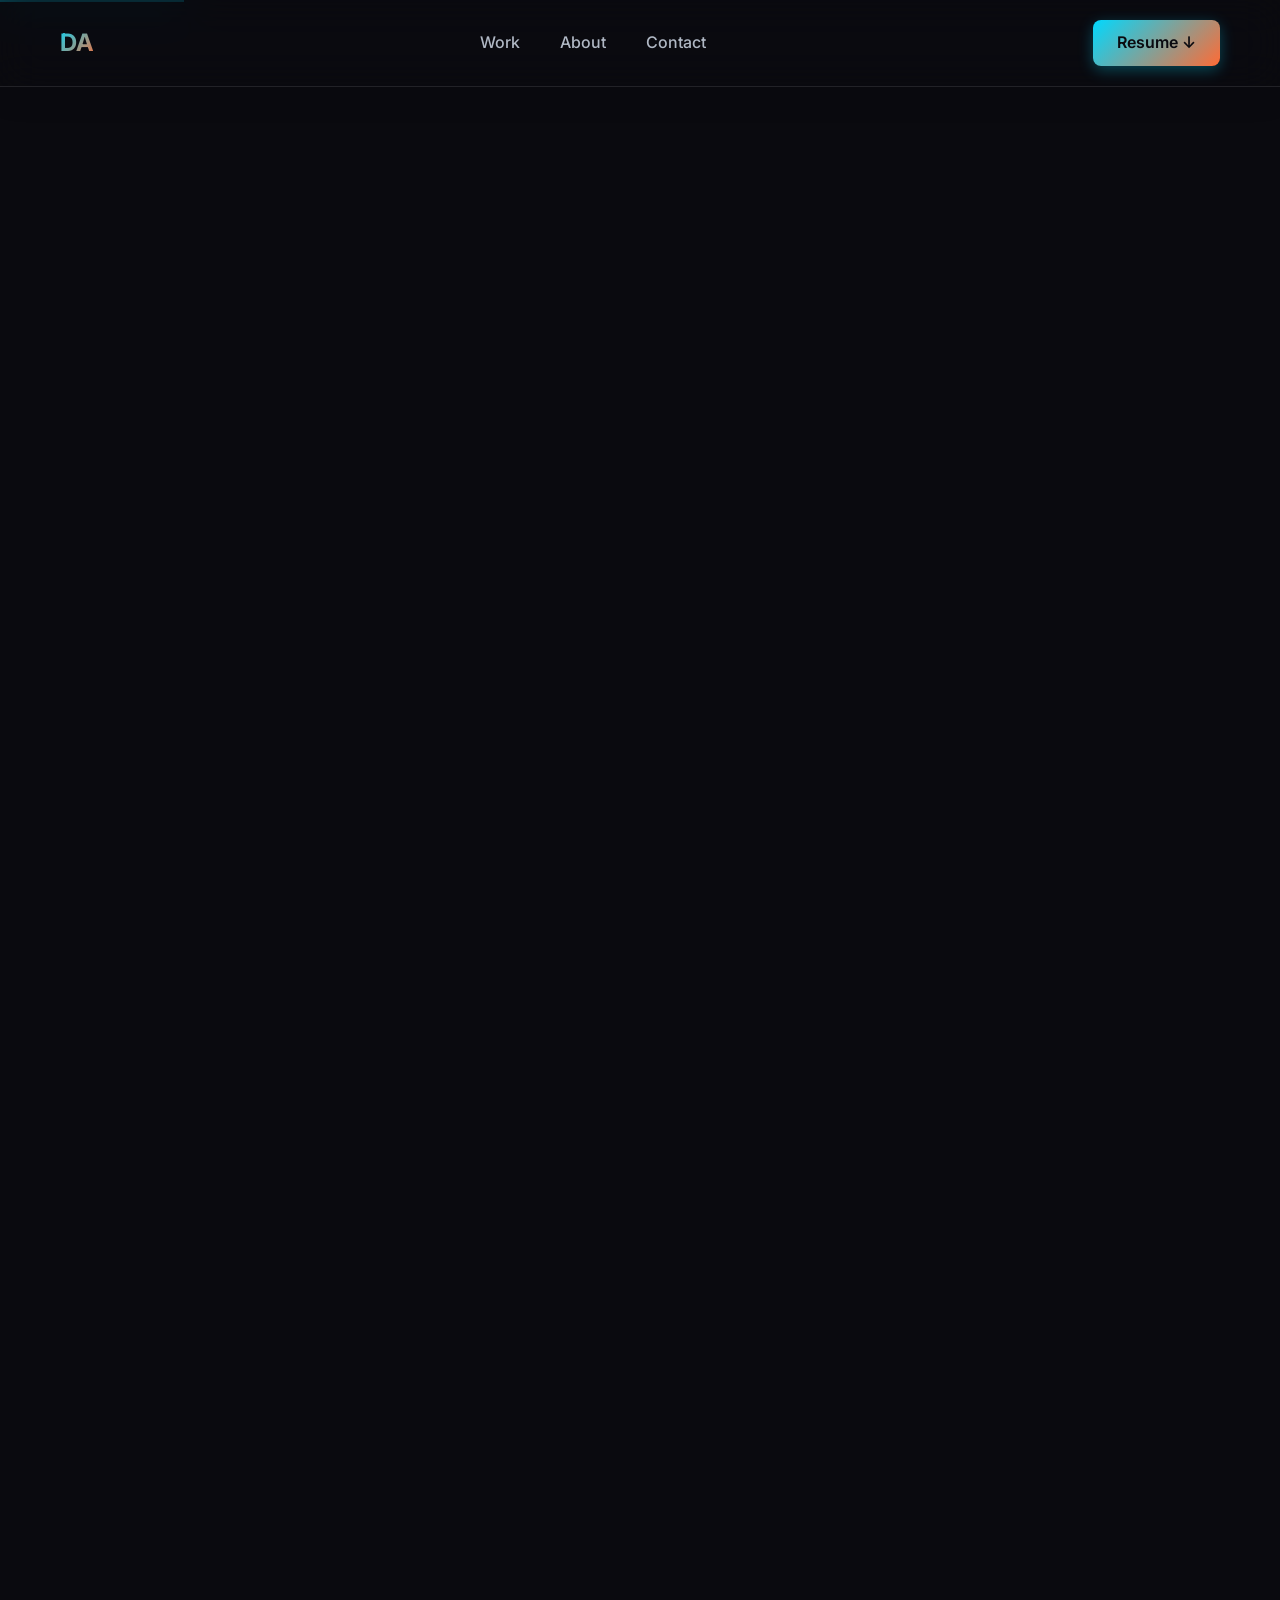
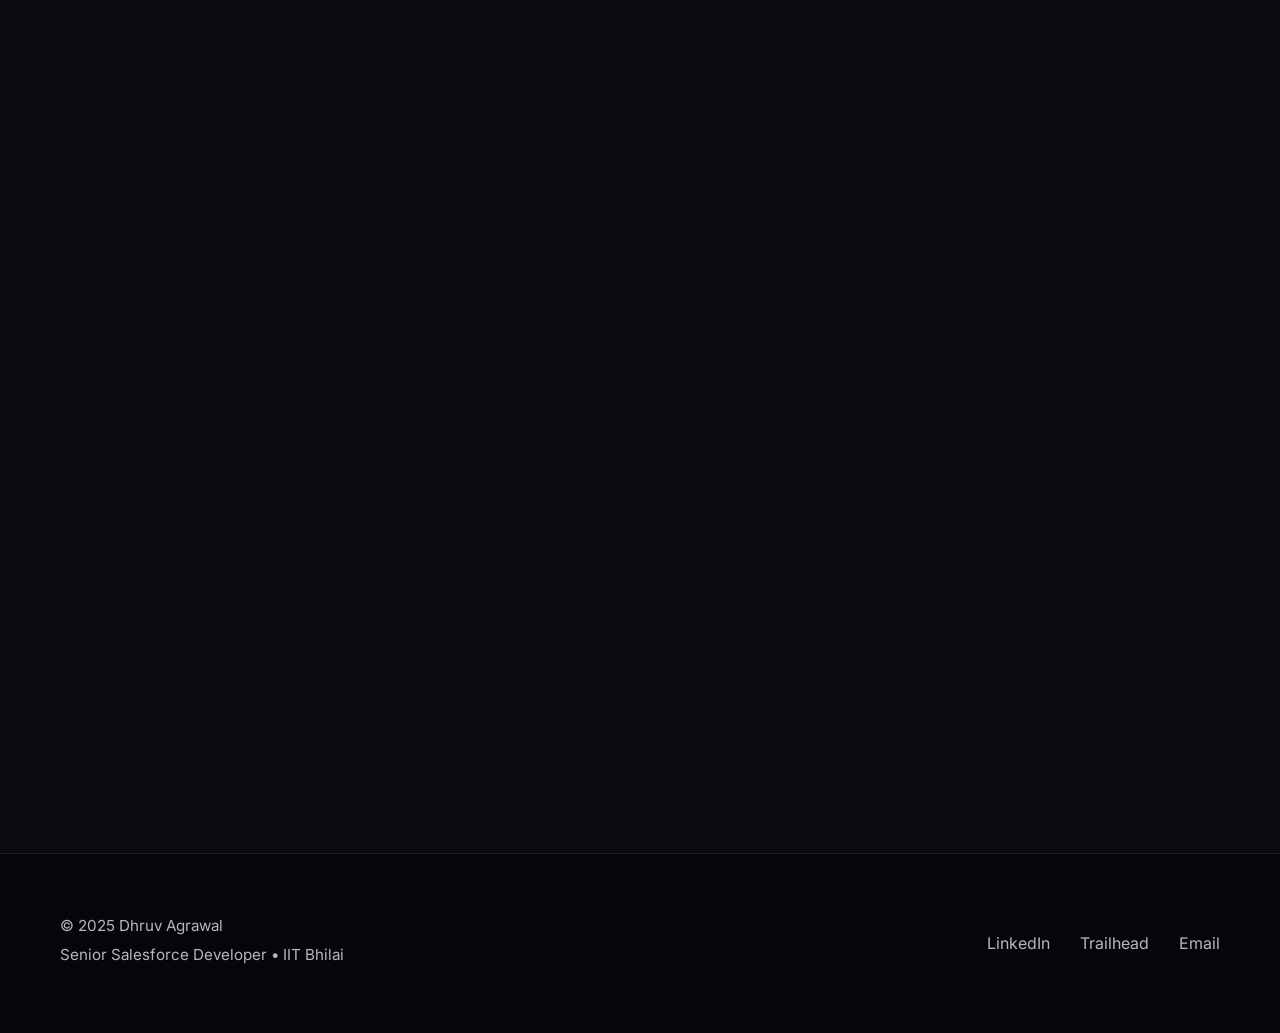
==== index.html @ de9f84c7 "Add files via upload" ====
<!DOCTYPE html>
<html lang="en">
<head>
    <meta charset="UTF-8">
    <meta name="viewport" content="width=device-width, initial-scale=1.0">
    
    <!-- Primary Meta Tags -->
    <title>Dhruv Agrawal - Senior Salesforce Developer | Salesforce Consultant | EPAM Systems | IIT Bhilai</title>
    <meta name="title" content="Dhruv Agrawal - Senior Salesforce Developer | Salesforce Consultant | EPAM Systems | IIT Bhilai">
    <meta name="description" content="Dhruv Agrawal is a Senior Salesforce Developer & Consultant with 5+ years experience at EPAM Systems and LTIMindtree. Specialized in Apex, Lightning Web Components, Sales Cloud, Service Cloud, and enterprise integrations. IIT Bhilai graduate.">
    <meta name="keywords" content="Dhruv Agrawal, Salesforce Developer, Salesforce Consultant, EPAM Systems, LTIMindtree, IIT Bhilai, Apex Developer, Lightning Web Components, Sales Cloud, Service Cloud, Amazon KFB, Salesforce Certified">
    <meta name="author" content="Dhruv Agrawal">
    <meta name="robots" content="index, follow">
    <meta name="google-site-verification" content="Vq-t6Bo-RiQTqJQGMoofFzcRRsWcFLXWnHr4cZt8O1o" />
    <link rel="canonical" href="https://dhruvagrawal-16.github.io/">
    
    <!-- Open Graph / Facebook -->
    <meta property="og:type" content="website">
    <meta property="og:url" content="https://dhruvagrawal-16.github.io/">
    <meta property="og:title" content="Dhruv Agrawal - Senior Salesforce Developer & Consultant | EPAM Systems">
    <meta property="og:description" content="Senior Salesforce Developer with 5+ years experience. Specialized in Apex, LWC, Sales Cloud, Service Cloud. Currently at EPAM Systems working on Amazon KFB.">
    <meta property="og:image" content="https://dhruvagrawal-16.github.io/ProfilePhoto_Dhruv_Agrawal.jpg">
    <meta property="og:site_name" content="Dhruv Agrawal Portfolio">
    
    <!-- Twitter -->
    <meta name="twitter:card" content="summary_large_image">
    <meta name="twitter:url" content="https://dhruvagrawal-16.github.io/">
    <meta name="twitter:title" content="Dhruv Agrawal - Senior Salesforce Developer & Consultant">
    <meta name="twitter:description" content="Senior Salesforce Developer with 5+ years experience. Specialized in Apex, LWC, Sales Cloud, Service Cloud.">
    <meta name="twitter:image" content="https://dhruvagrawal-16.github.io/ProfilePhoto_Dhruv_Agrawal.jpg">
    
    <!-- Structured Data - JSON-LD -->
    <script type="application/ld+json">
    {
      "@context": "https://schema.org",
      "@type": "Person",
      "name": "Dhruv Agrawal",
      "url": "https://dhruvagrawal-16.github.io/",
      "image": "https://dhruvagrawal-16.github.io/ProfilePhoto_Dhruv_Agrawal.jpg",
      "jobTitle": "Senior Salesforce Developer",
      "worksFor": {
        "@type": "Organization",
        "name": "EPAM Systems"
      },
      "alumniOf": {
        "@type": "EducationalOrganization",
        "name": "Indian Institute of Technology Bhilai"
      },
      "email": "dhruvagrawal16598@gmail.com",
      "telephone": "+918462979875",
      "sameAs": [
        "https://www.linkedin.com/in/dhruv-agrawal-275aba136",
        "https://github.com/dhruvagrawal-16",
        "https://www.salesforce.com/trailblazer/dhruv16"
      ],
      "knowsAbout": [
        "Salesforce",
        "Apex",
        "Lightning Web Components",
        "Sales Cloud",
        "Service Cloud",
        "Experience Cloud",
        "Field Service Lightning",
        "REST API",
        "MuleSoft",
        "DocuSign",
        "Azure AI"
      ],
      "hasCredential": [
        {
          "@type": "EducationalOccupationalCredential",
          "name": "Salesforce Certified Administrator"
        },
        {
          "@type": "EducationalOccupationalCredential",
          "name": "Salesforce Platform Developer I"
        },
        {
          "@type": "EducationalOccupationalCredential",
          "name": "Salesforce AI Associate"
        }
      ]
    }
    </script>
    
    <link rel="stylesheet" href="style.css">
    <link rel="preconnect" href="https://fonts.googleapis.com">
    <link href="https://fonts.googleapis.com/css2?family=Inter:wght@400;600;700&display=swap" rel="stylesheet">
</head>
<body>
    <canvas id="canvas"></canvas>
    
    <a href="#main" class="skip-link">Skip to main content</a>
    
    <nav class="nav">
        <div class="nav-logo">DA</div>
        <div class="nav-links">
            <a href="#projects">Work</a>
            <a href="#about">About</a>
            <a href="#contact">Contact</a>
        </div>
        <a href="Resume_Cline.pdf" class="nav-cta" download>Resume ↓</a>
        <div class="nav-progress"></div>
    </nav>
    
    <div class="scroll-container">
        <!-- Hero -->
        <section id="main" class="scene hero-scene">
            <div class="scene-content">
                <div class="iit-badge">🎓 Indian Institute of Technology, Bhilai</div>
                <img src="ProfilePhoto_Dhruv_Agrawal.jpg" alt="Dhruv Agrawal - Senior Salesforce Developer" class="hero-photo">
                <h1 class="hero-name" data-text="Dhruv Agrawal">Dhruv Agrawal</h1>
                <p class="hero-tagline">Senior Salesforce Developer | Salesforce Consultant</p>
                <div class="hero-meta">
                    <span>EPAM Systems</span>
                    <span>•</span>
                    <span>Amazon Key for Business</span>
                    <span>•</span>
                    <span>5+ Years Experience</span>
                </div>
                <div class="hero-cta">
                    <a href="#projects" class="btn-primary">View My Work</a>
                    <a href="#contact" class="btn-secondary">Get In Touch</a>
                </div>
            </div>
        </section>

        <!-- About -->
        <section id="about" class="scene">
            <div class="scene-content">
                <h2 class="section-title">About Me</h2>
                <div class="about-grid">
                    <div class="about-story">
                        <p class="large-text">Salesforce Certified professional with 5+ years of hands-on experience in Salesforce development and consulting.</p>
                        <p>I specialize in custom development, configuration, integration, and process automation to deliver scalable and efficient Salesforce solutions. My expertise spans Apex, Lightning Web Components (LWC), Sales Cloud, Service Cloud, Experience Cloud, and Field Service Lightning.</p>
                        <p>Currently working at EPAM Systems on Amazon's Key for Business project, implementing Sales Cloud and Experience Cloud solutions for enterprise-scale operations.</p>
                    </div>
                    <div class="about-highlights">
                        <div class="highlight">
                            <h3>Current Role</h3>
                            <p>Senior Salesforce Developer at EPAM Systems, working on Amazon Key for Business</p>
                        </div>
                        <div class="highlight">
                            <h3>Education</h3>
                            <p>B.Tech in Computer Science from IIT Bhilai (CGPA: 8.0/10)</p>
                        </div>
                    </div>
                </div>
                <div class="certs">
                    <div class="cert-badge">
                        <span class="cert-icon">✓</span>
                        <span>Platform Developer I</span>
                    </div>
                    <div class="cert-badge">
                        <span class="cert-icon">✓</span>
                        <span>Salesforce Admin</span>
                    </div>
                    <div class="cert-badge">
                        <span class="cert-icon">✓</span>
                        <span>AI Associate</span>
                    </div>
                </div>
                <div class="stats-grid">
                    <div class="stat-item">
                        <span class="stat-number" data-target="5">5+</span>
                        <span class="stat-label">Years Experience</span>
                    </div>
                    <div class="stat-item">
                        <span class="stat-number" data-target="5">5+</span>
                        <span class="stat-label">Implementations</span>
                    </div>
                    <div class="stat-item">
                        <span class="stat-number" data-target="3">3</span>
                        <span class="stat-label">Certifications</span>
                    </div>
                </div>
            </div>
        </section>

        <!-- Projects -->
        <section id="projects" class="scene">
            <div class="scene-content">
                <h2 class="section-title">Featured Projects</h2>
                <div class="projects-grid">
                    <div class="project-card featured">
                        <span class="project-tag">Current</span>
                        <div class="project-number">01</div>
                        <div class="project-header">
                            <h3>Amazon Key for Business</h3>
                            <span class="project-date">May 2025 - Present</span>
                        </div>
                        <p>Salesforce Sales Cloud and Experience Cloud implementation for Amazon's KFB product lifecycle. Managing complete sales pipeline and property processing workflows.</p>
                        <div class="project-metrics">
                            <div class="metric">
                                <span class="metric-value">50%</span>
                                <span class="metric-label">Faster Processing</span>
                            </div>
                            <div class="metric">
                                <span class="metric-value">40%</span>
                                <span class="metric-label">Load Time Reduction</span>
                            </div>
                        </div>
                        <div class="project-tags">
                            <span>Sales Cloud</span>
                            <span>Experience Cloud</span>
                            <span>LWC</span>
                            <span>DocuSign</span>
                        </div>
                    </div>
                    <div class="project-card">
                        <div class="project-number">02</div>
                        <div class="project-header">
                            <h3>GenAI Chatbot - Service Cloud</h3>
                            <span class="project-date">Jan 2024 - Feb 2025</span>
                        </div>
                        <p>AI-powered chatbot integrated into Service Cloud Case Record Page for Honeywell. Built responsive UI using LWC and integrated Azure AI via Apex REST callouts.</p>
                        <div class="project-metrics">
                            <div class="metric">
                                <span class="metric-value">30%</span>
                                <span class="metric-label">Faster Resolution</span>
                            </div>
                        </div>
                        <div class="project-tags">
                            <span>Service Cloud</span>
                            <span>Azure AI</span>
                            <span>LWC</span>
                            <span>REST API</span>
                        </div>
                    </div>
                    <div class="project-card">
                        <div class="project-number">03</div>
                        <div class="project-header">
                            <h3>Field Service Lightning Enhancement</h3>
                            <span class="project-date">Apr 2023 - Dec 2023</span>
                        </div>
                        <p>Enhanced Salesforce Field Service Lightning for enterprise service operations. Designed Flows and custom LWC components, optimized Batch Apex and Triggers.</p>
                        <div class="project-metrics">
                            <div class="metric">
                                <span class="metric-value">50%</span>
                                <span class="metric-label">Processing Improvement</span>
                            </div>
                        </div>
                        <div class="project-tags">
                            <span>Field Service</span>
                            <span>Flows</span>
                            <span>Batch Apex</span>
                        </div>
                    </div>
                    <div class="project-card">
                        <div class="project-number">04</div>
                        <div class="project-header">
                            <h3>ERP Data Migration</h3>
                            <span class="project-date">Jan 2022 - Mar 2023</span>
                        </div>
                        <p>Salesforce-based data cleanup application for ERP integration. Migrated 2M+ records using Data Loader and Batch Apex with deduplication.</p>
                        <div class="project-metrics">
                            <div class="metric">
                                <span class="metric-value">40%</span>
                                <span class="metric-label">Data Quality Improvement</span>
                            </div>
                        </div>
                        <div class="project-tags">
                            <span>Data Loader</span>
                            <span>Batch Apex</span>
                            <span>REST API</span>
                        </div>
                    </div>
                    <div class="project-card">
                        <div class="project-number">05</div>
                        <div class="project-header">
                            <h3>MDM Hub - MuleSoft Integration</h3>
                            <span class="project-date">Oct 2020 - Dec 2021</span>
                        </div>
                        <p>Implemented Salesforce MDM Hub as single source of truth for client data. Built MuleSoft integration flows for enterprise data synchronization.</p>
                        <div class="project-tags">
                            <span>MDM</span>
                            <span>MuleSoft</span>
                            <span>Platform Events</span>
                            <span>Aura</span>
                        </div>
                    </div>
                </div>
                
                <!-- Project Timeline -->
                <div class="project-timeline">
                    <h3>Career Timeline</h3>
                    <div class="timeline-track">
                        <div class="timeline-line"></div>
                        <div class="timeline-points">
                            <div class="timeline-point" data-year="2020">
                                <div class="point-dot"></div>
                                <div class="point-label">2020</div>
                                <div class="point-info">Joined LTIMindtree</div>
                            </div>
                            <div class="timeline-point" data-year="2021">
                                <div class="point-dot"></div>
                                <div class="point-label">2021</div>
                                <div class="point-info">MDM Hub & MuleSoft</div>
                            </div>
                            <div class="timeline-point" data-year="2022">
                                <div class="point-dot"></div>
                                <div class="point-label">2022</div>
                                <div class="point-info">ERP Data Migration</div>
                            </div>
                            <div class="timeline-point" data-year="2023">
                                <div class="point-dot"></div>
                                <div class="point-label">2023</div>
                                <div class="point-info">Field Service Lightning</div>
                            </div>
                            <div class="timeline-point" data-year="2024">
                                <div class="point-dot"></div>
                                <div class="point-label">2024</div>
                                <div class="point-info">GenAI Chatbot</div>
                            </div>
                            <div class="timeline-point active" data-year="2025">
                                <div class="point-dot"></div>
                                <div class="point-label">2025</div>
                                <div class="point-info">EPAM - Amazon KFB</div>
                            </div>
                        </div>
                    </div>
                </div>
            </div>
        </section>

        <!-- Experience -->
        <section id="experience" class="scene">
            <div class="scene-content">
                <h2 class="section-title">Experience</h2>
                <div class="timeline">
                    <div class="timeline-item">
                        <div class="timeline-year">May 2025 - Present</div>
                        <div class="timeline-content">
                            <h3>Senior Salesforce Developer</h3>
                            <h4>EPAM Systems • Amazon Key for Business</h4>
                            <p>Working on Salesforce Sales Cloud and Experience Cloud implementation for Amazon's KFB product lifecycle.</p>
                            <ul class="responsibilities">
                                <li>Sales Cloud customization for complete sales pipeline management</li>
                                <li>Experience Cloud portal development for property processing</li>
                                <li>DocuSign integration for digital contract execution</li>
                                <li>LWC optimization reducing page load time by 40%</li>
                            </ul>
                            <div class="tags">
                                <span>Sales Cloud</span>
                                <span>Experience Cloud</span>
                                <span>LWC</span>
                                <span>DocuSign</span>
                            </div>
                        </div>
                    </div>
                    <div class="timeline-item">
                        <div class="timeline-year">Aug 2020 - Feb 2025</div>
                        <div class="timeline-content">
                            <h3>Senior Salesforce Developer</h3>
                            <h4>LTIMindtree</h4>
                            <p>Led full SDLC implementation from discovery to deployment for Fortune 500 clients including Honeywell.</p>
                            <ul class="responsibilities">
                                <li>Developed AI-powered chatbot with Azure AI integration</li>
                                <li>Enhanced Field Service Lightning applications</li>
                                <li>Built MuleSoft integrations for MDM Hub</li>
                                <li>Migrated 2M+ records with data cleanup processes</li>
                            </ul>
                            <div class="tags">
                                <span>Apex</span>
                                <span>LWC</span>
                                <span>MuleSoft</span>
                                <span>Field Service</span>
                            </div>
                        </div>
                    </div>
                </div>
            </div>
        </section>

        <!-- Skills -->
        <section id="skills" class="scene">
            <div class="scene-content">
                <h2 class="section-title">Technical Skills</h2>
                <div class="skills-container">
                    <div class="skill-category">
                        <h3>Salesforce Clouds</h3>
                        <div class="skill-list">
                            <div class="skill-item">
                                <div class="skill-header">
                                    <span>Sales Cloud</span>
                                </div>
                                <div class="skill-bar">
                                    <div class="skill-progress" data-progress="95"></div>
                                </div>
                            </div>
                            <div class="skill-item">
                                <div class="skill-header">
                                    <span>Service Cloud</span>
                                </div>
                                <div class="skill-bar">
                                    <div class="skill-progress" data-progress="90"></div>
                                </div>
                            </div>
                            <div class="skill-item">
                                <div class="skill-header">
                                    <span>Experience Cloud</span>
                                </div>
                                <div class="skill-bar">
                                    <div class="skill-progress" data-progress="85"></div>
                                </div>
                            </div>
                            <div class="skill-item">
                                <div class="skill-header">
                                    <span>Field Service Lightning</span>
                                </div>
                                <div class="skill-bar">
                                    <div class="skill-progress" data-progress="80"></div>
                                </div>
                            </div>
                        </div>
                    </div>
                    <div class="skill-category">
                        <h3>Development</h3>
                        <div class="skill-list">
                            <div class="skill-item">
                                <div class="skill-header">
                                    <span>Apex</span>
                                </div>
                                <div class="skill-bar">
                                    <div class="skill-progress" data-progress="95"></div>
                                </div>
                            </div>
                            <div class="skill-item">
                                <div class="skill-header">
                                    <span>Lightning Web Components</span>
                                </div>
                                <div class="skill-bar">
                                    <div class="skill-progress" data-progress="90"></div>
                                </div>
                            </div>
                            <div class="skill-item">
                                <div class="skill-header">
                                    <span>SOQL/SOSL</span>
                                </div>
                                <div class="skill-bar">
                                    <div class="skill-progress" data-progress="92"></div>
                                </div>
                            </div>
                            <div class="skill-item">
                                <div class="skill-header">
                                    <span>Flows & Process Builder</span>
                                </div>
                                <div class="skill-bar">
                                    <div class="skill-progress" data-progress="88"></div>
                                </div>
                            </div>
                        </div>
                    </div>
                    <div class="skill-category">
                        <h3>Integration</h3>
                        <div class="skill-list">
                            <div class="skill-item">
                                <div class="skill-header">
                                    <span>REST API</span>
                                </div>
                                <div class="skill-bar">
                                    <div class="skill-progress" data-progress="90"></div>
                                </div>
                            </div>
                            <div class="skill-item">
                                <div class="skill-header">
                                    <span>MuleSoft</span>
                                </div>
                                <div class="skill-bar">
                                    <div class="skill-progress" data-progress="75"></div>
                                </div>
                            </div>
                            <div class="skill-item">
                                <div class="skill-header">
                                    <span>DocuSign</span>
                                </div>
                                <div class="skill-bar">
                                    <div class="skill-progress" data-progress="80"></div>
                                </div>
                            </div>
                            <div class="skill-item">
                                <div class="skill-header">
                                    <span>Azure AI</span>
                                </div>
                                <div class="skill-bar">
                                    <div class="skill-progress" data-progress="70"></div>
                                </div>
                            </div>
                        </div>
                    </div>
                    <div class="skill-category">
                        <h3>DevOps & Tools</h3>
                        <div class="skill-list">
                            <div class="skill-item">
                                <div class="skill-header">
                                    <span>Salesforce DX (SFDX)</span>
                                </div>
                                <div class="skill-bar">
                                    <div class="skill-progress" data-progress="88"></div>
                                </div>
                            </div>
                            <div class="skill-item">
                                <div class="skill-header">
                                    <span>Git/GitHub</span>
                                </div>
                                <div class="skill-bar">
                                    <div class="skill-progress" data-progress="90"></div>
                                </div>
                            </div>
                            <div class="skill-item">
                                <div class="skill-header">
                                    <span>Jenkins/CI-CD</span>
                                </div>
                                <div class="skill-bar">
                                    <div class="skill-progress" data-progress="80"></div>
                                </div>
                            </div>
                            <div class="skill-item">
                                <div class="skill-header">
                                    <span>Data Loader</span>
                                </div>
                                <div class="skill-bar">
                                    <div class="skill-progress" data-progress="92"></div>
                                </div>
                            </div>
                        </div>
                    </div>
                </div>
                
                <!-- Currently Learning Section -->
                <div class="learning-section">
                    <h3>🚀 Currently Pursuing</h3>
                    <div class="learning-grid">
                        <div class="learning-item">
                            <span class="learning-icon">📜</span>
                            <span>Platform Developer II</span>
                        </div>
                        <div class="learning-item">
                            <span class="learning-icon">🏗️</span>
                            <span>Application Architect</span>
                        </div>
                        <div class="learning-item">
                            <span class="learning-icon">🤖</span>
                            <span>Agentforce</span>
                        </div>
                        <div class="learning-item">
                            <span class="learning-icon">📊</span>
                            <span>Data Cloud</span>
                        </div>
                    </div>
                </div>
            </div>
        </section>

        <!-- Education -->
        <section class="scene">
            <div class="scene-content">
                <h2 class="section-title">Education & Certifications</h2>
                <div class="education-grid">
                    <div class="education-card iit-highlight">
                        <div class="iit-badge-small">Premier Institute</div>
                        <div class="edu-year">2016 - 2020</div>
                        <h3>🏛️ IIT Bhilai</h3>
                        <p class="degree">B.Tech Computer Science</p>
                        <p class="grade">CGPA: 8.0/10</p>
                    </div>
                    <div class="education-card">
                        <div class="edu-year">Salesforce Certifications</div>
                        <h3>☁️ Certified</h3>
                        <p class="degree">Platform Developer I (2022)</p>
                        <p class="degree">Administrator (2021)</p>
                        <p class="degree">AI Associate (2025)</p>
                    </div>
                </div>
            </div>
        </section>

        <!-- Contact -->
        <section id="contact" class="scene contact-scene">
            <div class="scene-content">
                <h2 class="section-title">Get In Touch</h2>
                <p class="contact-text">Open to discussing Salesforce opportunities and collaborations.</p>
                <div class="contact-methods">
                    <a href="mailto:dhruvagrawal16598@gmail.com" class="contact-card">
                        <div class="contact-icon">✉️</div>
                        <div class="contact-info">
                            <h4>Email</h4>
                            <p>dhruvagrawal16598@gmail.com</p>
                        </div>
                        <svg width="24" height="24" viewBox="0 0 24 24" fill="none" stroke="currentColor" stroke-width="2">
                            <path d="M5 12h14M12 5l7 7-7 7"/>
                        </svg>
                    </a>
                    <a href="https://www.linkedin.com/in/dhruv-agrawal-275aba136" class="contact-card" target="_blank" rel="noopener">
                        <div class="contact-icon">💼</div>
                        <div class="contact-info">
                            <h4>LinkedIn</h4>
                            <p>Connect with me</p>
                        </div>
                        <svg width="24" height="24" viewBox="0 0 24 24" fill="none" stroke="currentColor" stroke-width="2">
                            <path d="M5 12h14M12 5l7 7-7 7"/>
                        </svg>
                    </a>
                    <a href="tel:+918462979875" class="contact-card">
                        <div class="contact-icon">📞</div>
                        <div class="contact-info">
                            <h4>Phone</h4>
                            <p>+91 8462979875</p>
                        </div>
                        <svg width="24" height="24" viewBox="0 0 24 24" fill="none" stroke="currentColor" stroke-width="2">
                            <path d="M5 12h14M12 5l7 7-7 7"/>
                        </svg>
                    </a>
                    <a href="https://www.salesforce.com/trailblazer/dhruv16" class="contact-card" target="_blank" rel="noopener">
                        <div class="contact-icon">☁️</div>
                        <div class="contact-info">
                            <h4>Trailhead</h4>
                            <p>Salesforce Profile</p>
                        </div>
                        <svg width="24" height="24" viewBox="0 0 24 24" fill="none" stroke="currentColor" stroke-width="2">
                            <path d="M5 12h14M12 5l7 7-7 7"/>
                        </svg>
                    </a>
                </div>
                <a href="Resume_Cline.pdf" class="btn-download" download>
                    <span>Download Resume</span>
                </a>
            </div>
        </section>
    </div>

    <footer class="footer">
        <div class="footer-content">
            <div class="footer-left">
                <p>© 2025 Dhruv Agrawal</p>
                <p>Senior Salesforce Developer • IIT Bhilai</p>
            </div>
            <div class="footer-right">
                <a href="https://www.linkedin.com/in/dhruv-agrawal-275aba136" target="_blank" rel="noopener">LinkedIn</a>
                <a href="https://www.salesforce.com/trailblazer/dhruv16" target="_blank" rel="noopener">Trailhead</a>
                <a href="mailto:dhruvagrawal16598@gmail.com">Email</a>
            </div>
        </div>
    </footer>

    <script src="script.js"></script>
</body>
</html>
---- style.css ----
* {
    margin: 0;
    padding: 0;
    box-sizing: border-box;
}

:root {
    --bg: #0a0a0f;
    --text: #f8f9fa;
    --accent: #00d9ff;
    --accent-warm: #ff6b35;
    --gray: #b0b8c4;
    --success: #00ff88;
    --card-bg: rgba(255,255,255,0.02);
    --border: rgba(255,255,255,0.1);
}

html {
    scroll-behavior: smooth;
}

body {
    font-family: 'Inter', -apple-system, BlinkMacSystemFont, sans-serif;
    background: var(--bg);
    color: var(--text);
    overflow-x: hidden;
    line-height: 1.6;
    position: relative;
}

body::before {
    content: '';
    position: fixed;
    width: 600px;
    height: 600px;
    background: radial-gradient(circle, rgba(0, 217, 255, 0.08) 0%, transparent 70%);
    pointer-events: none;
    z-index: 1;
    transition: opacity 0.3s;
    opacity: 0;
}

body:hover::before {
    opacity: 1;
}

/* Canvas Background */
#canvas {
    position: fixed;
    top: 0;
    left: 0;
    width: 100%;
    height: 100%;
    z-index: -1;
    opacity: 0.4;
    pointer-events: none;
}

/* Skip Link */
.skip-link {
    position: absolute;
    top: -40px;
    left: 0;
    background: var(--accent);
    color: var(--bg);
    padding: 8px 16px;
    text-decoration: none;
    z-index: 100;
}

.skip-link:focus {
    top: 0;
}

/* Navigation */
.nav {
    position: fixed;
    top: 0;
    left: 0;
    right: 0;
    z-index: 1000;
    background: rgba(10, 10, 15, 0.7);
    backdrop-filter: blur(20px) saturate(180%);
    -webkit-backdrop-filter: blur(20px) saturate(180%);
    border-bottom: 1px solid rgba(255,255,255,0.1);
    padding: 20px 60px;
    display: flex;
    align-items: center;
    justify-content: space-between;
    box-shadow: 0 8px 32px rgba(0, 0, 0, 0.1);
}

.nav-logo {
    font-size: 1.5rem;
    font-weight: 700;
    background: linear-gradient(135deg, var(--accent) 0%, var(--accent-warm) 100%);
    -webkit-background-clip: text;
    -webkit-text-fill-color: transparent;
    background-clip: text;
}

.nav-links {
    display: flex;
    gap: 40px;
}

.nav-links a {
    color: var(--gray);
    text-decoration: none;
    font-weight: 500;
    transition: all 0.3s;
    position: relative;
}

.nav-links a::after {
    content: '';
    position: absolute;
    bottom: -5px;
    left: 0;
    width: 0;
    height: 2px;
    background: linear-gradient(90deg, var(--accent) 0%, var(--accent-warm) 100%);
    transition: width 0.3s;
}

.nav-links a:hover::after,
.nav-links a:focus::after {
    width: 100%;
}

.nav-links a:hover,
.nav-links a:focus {
    color: var(--text);
}

.nav-links a:focus {
    outline: 2px solid var(--accent);
    outline-offset: 4px;
}

.nav-cta {
    padding: 10px 24px;
    background: linear-gradient(135deg, var(--accent) 0%, var(--accent-warm) 100%);
    color: var(--bg);
    text-decoration: none;
    border-radius: 8px;
    font-weight: 600;
    transition: all 0.3s;
    box-shadow: 0 4px 15px rgba(0, 217, 255, 0.3);
    position: relative;
    overflow: hidden;
}

.nav-cta::before {
    content: '';
    position: absolute;
    top: 0;
    left: -100%;
    width: 100%;
    height: 100%;
    background: linear-gradient(90deg, transparent, rgba(255,255,255,0.3), transparent);
    transition: left 0.5s;
}

.nav-cta:hover::before {
    left: 100%;
}

.nav-cta:hover {
    transform: translateY(-2px);
    box-shadow: 0 6px 20px rgba(0, 217, 255, 0.4);
}

.nav-cta:focus {
    outline: 2px solid var(--accent);
    outline-offset: 4px;
}

.nav-progress {
    position: absolute;
    bottom: 0;
    left: 0;
    height: 3px;
    background: linear-gradient(90deg, var(--accent) 0%, var(--accent-warm) 100%);
    width: 0%;
    transition: width 0.1s;
    box-shadow: 0 0 10px var(--accent);
}

/* Sections */
.scroll-container {
    position: relative;
    padding-top: 80px;
}

.scene {
    min-height: 100vh;
    display: flex;
    align-items: center;
    justify-content: center;
    position: relative;
    padding: 100px 60px;
}

.scene-content {
    max-width: 1200px;
    width: 100%;
    opacity: 0;
    transform: translateY(30px);
    transition: all 0.8s cubic-bezier(0.16, 1, 0.3, 1);
}

.scene.active .scene-content {
    opacity: 1;
    transform: translateY(0);
}

/* Hero */
.hero-scene {
    text-align: center;
}

.hero-photo {
    width: 180px;
    height: 180px;
    border-radius: 50%;
    object-fit: cover;
    margin: 0 auto 40px;
    border: 4px solid var(--accent);
    box-shadow: 0 20px 60px rgba(0, 217, 255, 0.3);
    position: relative;
    animation: photoFloat 6s ease-in-out infinite;
}

@keyframes photoFloat {
    0%, 100% { transform: translateY(0px); }
    50% { transform: translateY(-10px); }
}

.hero-photo::before {
    content: '';
    position: absolute;
    inset: -8px;
    border-radius: 50%;
    padding: 4px;
    background: linear-gradient(135deg, var(--accent), var(--accent-warm), var(--success));
    -webkit-mask: linear-gradient(#fff 0 0) content-box, linear-gradient(#fff 0 0);
    -webkit-mask-composite: xor;
    mask-composite: exclude;
    animation: rotate 3s linear infinite;
}

@keyframes rotate {
    to { transform: rotate(360deg); }
}

.hero-name {
    font-size: clamp(3rem, 8vw, 6rem);
    font-weight: 700;
    letter-spacing: -0.03em;
    line-height: 1;
    margin-bottom: 30px;
    background: linear-gradient(135deg, #00d9ff 0%, #ff6b35 50%, #00ff88 100%);
    background-size: 200% auto;
    -webkit-background-clip: text;
    -webkit-text-fill-color: transparent;
    background-clip: text;
    animation: gradientShift 8s ease infinite;
    position: relative;
}

@keyframes gradientShift {
    0%, 100% { background-position: 0% 50%; }
    50% { background-position: 100% 50%; }
}

.hero-name::after {
    content: attr(data-text);
    position: absolute;
    left: 0;
    top: 0;
    z-index: -1;
    background: linear-gradient(135deg, #00d9ff 0%, #ff6b35 100%);
    -webkit-background-clip: text;
    -webkit-text-fill-color: transparent;
    background-clip: text;
    filter: blur(20px);
    opacity: 0.5;
}

.hero-tagline {
    font-size: clamp(1.2rem, 2.5vw, 1.8rem);
    color: var(--gray);
    font-weight: 400;
    max-width: 800px;
    margin: 0 auto 30px;
    line-height: 1.4;
    position: relative;
}

.hero-tagline::before {
    content: '';
    position: absolute;
    left: 50%;
    bottom: -15px;
    transform: translateX(-50%);
    width: 100px;
    height: 2px;
    background: linear-gradient(90deg, transparent, var(--accent), transparent);
    animation: lineGlow 2s ease-in-out infinite;
}

@keyframes lineGlow {
    0%, 100% { opacity: 0.3; width: 100px; }
    50% { opacity: 1; width: 150px; }
}

.hero-meta {
    margin: 30px 0 50px;
    font-size: 1rem;
    color: var(--gray);
    display: flex;
    gap: 15px;
    justify-content: center;
    flex-wrap: wrap;
}

.hero-cta {
    display: flex;
    gap: 20px;
    justify-content: center;
    flex-wrap: wrap;
}

.btn-primary,
.btn-secondary {
    padding: 16px 40px;
    font-size: 1.1rem;
    font-weight: 600;
    text-decoration: none;
    border-radius: 8px;
    transition: all 0.3s;
    display: inline-block;
}

.btn-primary {
    background: var(--accent);
    color: var(--bg);
}

.btn-primary:hover {
    background: var(--accent-warm);
    transform: translateY(-2px);
}

.btn-secondary {
    background: transparent;
    color: var(--text);
    border: 2px solid var(--border);
}

.btn-secondary:hover {
    border-color: var(--accent);
    color: var(--accent);
}

.btn-primary:focus,
.btn-secondary:focus {
    outline: 2px solid var(--accent);
    outline-offset: 4px;
}

/* Section Titles */
.section-title {
    font-size: clamp(2rem, 5vw, 3.5rem);
    font-weight: 700;
    margin-bottom: 60px;
    letter-spacing: -0.02em;
    line-height: 1.1;
    position: relative;
    display: inline-block;
}

.section-title::before {
    content: '';
    position: absolute;
    left: -30px;
    top: 50%;
    transform: translateY(-50%);
    width: 12px;
    height: 12px;
    background: var(--accent);
    border-radius: 50%;
    box-shadow: 0 0 20px var(--accent);
    animation: pulse 2s ease-in-out infinite;
}

@keyframes pulse {
    0%, 100% { 
        transform: translateY(-50%) scale(1);
        opacity: 1;
    }
    50% { 
        transform: translateY(-50%) scale(1.2);
        opacity: 0.8;
    }
}

.large-text {
    font-size: clamp(1.3rem, 2.5vw, 1.8rem);
    font-weight: 600;
    line-height: 1.4;
    margin-bottom: 30px;
}

/* About Section */
.about-grid {
    display: grid;
    grid-template-columns: 1.5fr 1fr;
    gap: 60px;
    margin-bottom: 60px;
}

.about-story p {
    font-size: 1.125rem;
    line-height: 1.8;
    color: var(--gray);
    margin-bottom: 20px;
}

.about-highlights {
    display: flex;
    flex-direction: column;
    gap: 30px;
}

.highlight {
    padding: 30px;
    background: var(--card-bg);
    border: 1px solid var(--border);
    border-radius: 8px;
    transition: all 0.3s;
}

.highlight:hover {
    background: rgba(255,255,255,0.05);
    border-color: var(--accent);
    transform: translateY(-2px);
}

.highlight h3 {
    font-size: 1rem;
    color: var(--accent);
    text-transform: uppercase;
    letter-spacing: 0.1em;
    margin-bottom: 10px;
    font-weight: 600;
}

.highlight p {
    color: var(--text);
    font-size: 1.05rem;
    line-height: 1.6;
}

.certs {
    display: flex;
    gap: 15px;
    margin-bottom: 60px;
    flex-wrap: wrap;
}

.cert-badge {
    display: flex;
    align-items: center;
    gap: 10px;
    padding: 12px 20px;
    background: rgba(0,255,136,0.05);
    border: 1px solid rgba(0,255,136,0.2);
    border-radius: 6px;
    transition: all 0.3s;
}

.cert-badge:hover {
    background: rgba(0,255,136,0.1);
    transform: translateY(-2px);
}

.cert-icon {
    color: var(--success);
    font-weight: bold;
}

.stats-grid {
    display: grid;
    grid-template-columns: repeat(3, 1fr);
    gap: 40px;
    max-width: 600px;
}

.stat-item {
    text-align: center;
}

.stat-number {
    display: block;
    font-size: 3.5rem;
    font-weight: 700;
    color: var(--accent);
    line-height: 1;
    font-variant-numeric: tabular-nums;
}

.stat-number::after {
    content: '+';
}

.stat-label {
    display: block;
    font-size: 0.9rem;
    color: var(--gray);
    text-transform: uppercase;
    letter-spacing: 0.1em;
    margin-top: 10px;
}

/* Projects */
.projects-grid {
    display: grid;
    grid-template-columns: repeat(2, 1fr);
    gap: 30px;
    margin-top: 60px;
    perspective: 1000px;
}

.project-card {
    padding: 50px 40px;
    background: rgba(255,255,255,0.03);
    backdrop-filter: blur(10px);
    -webkit-backdrop-filter: blur(10px);
    border: 1px solid rgba(255,255,255,0.1);
    border-radius: 20px;
    transition: all 0.5s cubic-bezier(0.16, 1, 0.3, 1);
    position: relative;
    overflow: hidden;
    transform-style: preserve-3d;
}

.project-card::before {
    content: '';
    position: absolute;
    inset: 0;
    background: linear-gradient(135deg, rgba(0,217,255,0.1) 0%, rgba(255,107,53,0.1) 100%);
    opacity: 0;
    transition: opacity 0.5s;
    border-radius: 20px;
}

.project-card::after {
    content: '';
    position: absolute;
    top: -50%;
    left: -50%;
    width: 200%;
    height: 200%;
    background: radial-gradient(circle, rgba(0,217,255,0.1) 0%, transparent 70%);
    opacity: 0;
    transition: opacity 0.5s;
    pointer-events: none;
}

.project-card:hover::before {
    opacity: 1;
}

.project-card:hover::after {
    opacity: 1;
}

.project-card:hover {
    transform: translateY(-10px) rotateX(2deg);
    border-color: rgba(0,217,255,0.5);
    box-shadow: 
        0 20px 60px rgba(0, 217, 255, 0.2),
        0 0 0 1px rgba(0,217,255,0.1) inset;
}

.project-card.featured {
    grid-column: span 2;
    background: linear-gradient(135deg, rgba(0,217,255,0.05) 0%, rgba(255,107,53,0.05) 100%);
    border: 1px solid rgba(0,217,255,0.2);
}

.project-card.featured::before {
    background: linear-gradient(135deg, rgba(0,217,255,0.15) 0%, rgba(255,107,53,0.15) 100%);
}

.project-tag {
    position: absolute;
    top: 20px;
    right: 20px;
    padding: 8px 16px;
    background: linear-gradient(135deg, var(--accent) 0%, var(--accent-warm) 100%);
    color: var(--bg);
    border-radius: 20px;
    font-size: 0.75rem;
    font-weight: 600;
    text-transform: uppercase;
    letter-spacing: 0.05em;
    box-shadow: 0 4px 15px rgba(0, 217, 255, 0.4);
    animation: pulse 2s infinite;
}

@keyframes pulse {
    0%, 100% { transform: scale(1); }
    50% { transform: scale(1.05); }
}

.project-number {
    font-size: 5rem;
    font-weight: 900;
    background: linear-gradient(135deg, rgba(0,217,255,0.1) 0%, rgba(255,107,53,0.1) 100%);
    -webkit-background-clip: text;
    -webkit-text-fill-color: transparent;
    background-clip: text;
    line-height: 1;
    margin-bottom: 20px;
}

.project-header {
    display: flex;
    justify-content: space-between;
    align-items: start;
    margin-bottom: 20px;
    gap: 20px;
}

.project-card h3 {
    font-size: 1.6rem;
    font-weight: 600;
    line-height: 1.2;
}

.project-date {
    font-size: 0.85rem;
    color: var(--gray);
    white-space: nowrap;
}

.project-card p {
    color: var(--gray);
    line-height: 1.7;
    margin-bottom: 30px;
    font-size: 1.05rem;
}

.project-metrics {
    display: flex;
    gap: 20px;
    margin-bottom: 30px;
    flex-wrap: wrap;
}

.metric {
    display: flex;
    flex-direction: column;
    gap: 5px;
}

.metric-value {
    font-size: 2rem;
    font-weight: 700;
    color: var(--accent);
    line-height: 1;
}

.metric-label {
    font-size: 0.85rem;
    color: var(--gray);
    text-transform: uppercase;
    letter-spacing: 0.05em;
}

.project-tags {
    display: flex;
    gap: 10px;
    flex-wrap: wrap;
}

.project-tags span {
    padding: 6px 14px;
    background: rgba(255,255,255,0.05);
    border: 1px solid var(--border);
    border-radius: 4px;
    font-size: 0.85rem;
    transition: all 0.3s;
}

.project-tags span:hover {
    background: rgba(0,217,255,0.1);
    border-color: var(--accent);
}

/* Project Timeline */
.project-timeline {
    margin-top: 100px;
    padding: 60px 0;
}

.project-timeline h3 {
    font-size: 1.8rem;
    text-align: center;
    margin-bottom: 60px;
    color: var(--accent);
}

.timeline-track {
    position: relative;
    max-width: 1000px;
    margin: 0 auto;
}

.timeline-line {
    position: absolute;
    top: 50%;
    left: 0;
    right: 0;
    height: 2px;
    background: var(--border);
    transform: translateY(-50%);
}

.timeline-line::after {
    content: '';
    position: absolute;
    left: 0;
    top: 0;
    height: 100%;
    width: 0%;
    background: linear-gradient(90deg, var(--accent) 0%, var(--accent-warm) 100%);
    animation: timelineGrow 2s ease-out forwards;
}

@keyframes timelineGrow {
    to { width: 100%; }
}

.timeline-points {
    display: flex;
    justify-content: space-between;
    position: relative;
}

.timeline-point {
    display: flex;
    flex-direction: column;
    align-items: center;
    gap: 15px;
    cursor: pointer;
    transition: all 0.3s;
}

.point-dot {
    width: 16px;
    height: 16px;
    background: var(--card-bg);
    border: 3px solid var(--border);
    border-radius: 50%;
    transition: all 0.3s;
    position: relative;
    z-index: 2;
}

.timeline-point:hover .point-dot,
.timeline-point.active .point-dot {
    background: var(--accent);
    border-color: var(--accent);
    box-shadow: 0 0 20px rgba(0, 217, 255, 0.6);
    transform: scale(1.3);
}

.point-label {
    font-size: 1.1rem;
    font-weight: 600;
    color: var(--gray);
    transition: color 0.3s;
}

.timeline-point:hover .point-label,
.timeline-point.active .point-label {
    color: var(--accent);
}

.point-info {
    position: absolute;
    top: 60px;
    background: var(--card-bg);
    border: 1px solid var(--border);
    padding: 15px 20px;
    border-radius: 8px;
    font-size: 0.9rem;
    white-space: nowrap;
    opacity: 0;
    transform: translateY(10px);
    transition: all 0.3s;
    pointer-events: none;
    z-index: 10;
}

.timeline-point:hover .point-info {
    opacity: 1;
    transform: translateY(0);
}

.timeline-point.active .point-info {
    opacity: 1;
    transform: translateY(0);
    border-color: var(--accent);
    background: rgba(0, 217, 255, 0.05);
}

/* Timeline */
.timeline {
    max-width: 900px;
    margin: 60px auto 0;
}

.timeline-item {
    display: grid;
    grid-template-columns: 200px 1fr;
    gap: 60px;
    padding: 40px 0;
    border-bottom: 1px solid var(--border);
}

.timeline-year {
    font-size: 1.1rem;
    color: var(--accent);
    font-weight: 600;
}

.timeline-content h3 {
    font-size: 1.8rem;
    margin-bottom: 10px;
}

.timeline-content h4 {
    font-size: 1.1rem;
    color: var(--gray);
    margin-bottom: 20px;
}

.timeline-content p {
    color: var(--gray);
    line-height: 1.8;
    margin-bottom: 20px;
}

.responsibilities {
    list-style: none;
    margin: 20px 0;
}

.responsibilities li {
    color: var(--gray);
    line-height: 1.8;
    margin-bottom: 12px;
    padding-left: 20px;
    position: relative;
}

.responsibilities li::before {
    content: '→';
    position: absolute;
    left: 0;
    color: var(--accent);
}

.tags {
    display: flex;
    gap: 10px;
    flex-wrap: wrap;
}

.tags span {
    padding: 8px 16px;
    background: rgba(255,255,255,0.05);
    border: 1px solid var(--border);
    border-radius: 4px;
    font-size: 0.9rem;
    transition: all 0.3s;
}

.tags span:hover {
    background: rgba(0,217,255,0.1);
    border-color: var(--accent);
}

/* Skills */
.skills-container {
    display: grid;
    grid-template-columns: repeat(2, 1fr);
    gap: 60px;
    margin-top: 80px;
}

.skill-category h3 {
    font-size: 1.1rem;
    margin-bottom: 30px;
    color: var(--accent);
    text-transform: uppercase;
    letter-spacing: 0.1em;
    font-weight: 600;
}

.skill-list {
    display: flex;
    flex-direction: column;
    gap: 25px;
}

.skill-item {
    width: 100%;
}

.skill-header {
    display: flex;
    justify-content: space-between;
    align-items: center;
    margin-bottom: 8px;
    font-size: 1rem;
}

.skill-header span:first-child {
    color: var(--text);
    font-weight: 500;
}

.skill-years {
    color: var(--gray);
    font-size: 0.85rem;
}

.skill-bar {
    width: 100%;
    height: 8px;
    background: rgba(255,255,255,0.05);
    border-radius: 10px;
    overflow: hidden;
    position: relative;
}

.skill-progress {
    height: 100%;
    background: linear-gradient(90deg, var(--accent) 0%, var(--accent-warm) 100%);
    border-radius: 10px;
    width: 0%;
    transition: width 1.5s cubic-bezier(0.16, 1, 0.3, 1);
    position: relative;
}

.skill-progress::after {
    content: '';
    position: absolute;
    top: 0;
    right: 0;
    bottom: 0;
    width: 30px;
    background: linear-gradient(90deg, transparent, rgba(255,255,255,0.3));
    animation: shimmer 2s infinite;
}

@keyframes shimmer {
    0%, 100% { opacity: 0; }
    50% { opacity: 1; }
}

.skill-item:hover .skill-progress {
    box-shadow: 0 0 20px rgba(0, 217, 255, 0.5);
}

/* Learning Section */
.learning-section {
    margin-top: 100px;
    padding: 50px;
    background: linear-gradient(135deg, rgba(0,217,255,0.05) 0%, rgba(255,107,53,0.05) 100%);
    border: 1px solid var(--border);
    border-radius: 16px;
}

.learning-section h3 {
    font-size: 1.8rem;
    margin-bottom: 30px;
    text-align: center;
}

.learning-grid {
    display: grid;
    grid-template-columns: repeat(4, 1fr);
    gap: 20px;
}

.learning-item {
    display: flex;
    flex-direction: column;
    align-items: center;
    gap: 10px;
    padding: 30px 20px;
    background: var(--card-bg);
    border: 1px solid var(--border);
    border-radius: 12px;
    transition: all 0.3s;
    text-align: center;
}

.learning-item:hover {
    transform: translateY(-5px);
    border-color: var(--accent);
    background: rgba(255,255,255,0.05);
}

.learning-icon {
    font-size: 2.5rem;
}

.learning-item span:last-child {
    font-size: 1rem;
    font-weight: 500;
    color: var(--text);
}

/* Education */
.education-grid {
    display: grid;
    grid-template-columns: repeat(2, 1fr);
    gap: 40px;
    margin-top: 60px;
}

.education-card {
    padding: 40px;
    background: var(--card-bg);
    border: 1px solid var(--border);
    border-radius: 8px;
    transition: all 0.4s;
}

.education-card:hover {
    background: rgba(255,255,255,0.05);
    border-color: var(--accent);
    transform: translateY(-2px);
}

.edu-year {
    font-size: 1rem;
    color: var(--accent);
    font-weight: 600;
    margin-bottom: 20px;
}

.education-card h3 {
    font-size: 1.5rem;
    margin-bottom: 15px;
}

.degree {
    color: var(--gray);
    margin-bottom: 10px;
    font-size: 1.05rem;
}

.grade {
    color: var(--accent);
    font-weight: 600;
}

/* Testimonials */
.testimonials-scene {
    background: linear-gradient(180deg, transparent 0%, rgba(0,217,255,0.02) 100%);
}

.testimonials-grid {
    display: grid;
    grid-template-columns: repeat(3, 1fr);
    gap: 30px;
    margin-top: 60px;
}

.testimonial-card {
    padding: 40px;
    background: var(--card-bg);
    border: 1px solid var(--border);
    border-radius: 12px;
    transition: all 0.4s;
    position: relative;
}

.testimonial-card:hover {
    transform: translateY(-5px);
    border-color: var(--accent);
    background: rgba(255,255,255,0.05);
    box-shadow: 0 20px 40px rgba(0, 217, 255, 0.1);
}

.quote-icon {
    font-size: 4rem;
    color: var(--accent);
    opacity: 0.2;
    line-height: 1;
    margin-bottom: 20px;
    font-family: Georgia, serif;
}

.testimonial-text {
    font-size: 1.05rem;
    line-height: 1.8;
    color: var(--gray);
    margin-bottom: 30px;
    font-style: italic;
}

.testimonial-author {
    display: flex;
    align-items: center;
    gap: 15px;
}

.author-info h4 {
    font-size: 1rem;
    color: var(--text);
    margin-bottom: 5px;
}

.author-info p {
    font-size: 0.9rem;
    color: var(--gray);
}

/* Contact */
.contact-scene {
    text-align: center;
}

.contact-text {
    font-size: 1.5rem;
    color: var(--gray);
    margin-bottom: 60px;
}

.contact-methods {
    display: grid;
    grid-template-columns: repeat(2, 1fr);
    gap: 20px;
    max-width: 800px;
    margin: 0 auto 60px;
}

.contact-card {
    display: flex;
    align-items: center;
    gap: 20px;
    padding: 30px;
    background: var(--card-bg);
    border: 1px solid var(--border);
    border-radius: 8px;
    text-decoration: none;
    color: var(--text);
    transition: all 0.3s;
    position: relative;
}

.contact-card:hover {
    background: rgba(255,255,255,0.05);
    border-color: var(--accent);
    transform: translateY(-2px);
}

.contact-card:focus {
    outline: 2px solid var(--accent);
    outline-offset: 4px;
}

.contact-icon {
    font-size: 2rem;
}

.contact-info {
    flex: 1;
    text-align: left;
}

.contact-info h4 {
    font-size: 1rem;
    margin-bottom: 5px;
    color: var(--text);
}

.contact-info p {
    font-size: 0.9rem;
    color: var(--gray);
}

.contact-card svg {
    transition: transform 0.3s;
}

.contact-card:hover svg {
    transform: translateX(5px);
}

.btn-download {
    display: inline-block;
    padding: 18px 50px;
    background: var(--accent);
    color: var(--bg);
    text-decoration: none;
    border-radius: 8px;
    font-size: 1.1rem;
    font-weight: 600;
    transition: all 0.3s;
    position: relative;
    overflow: hidden;
}

.btn-download::before {
    content: '';
    position: absolute;
    top: 50%;
    left: 50%;
    width: 0;
    height: 0;
    border-radius: 50%;
    background: rgba(255,255,255,0.3);
    transform: translate(-50%, -50%);
    transition: width 0.6s, height 0.6s;
}

.btn-download:hover::before {
    width: 300px;
    height: 300px;
}

.btn-download:hover {
    background: var(--accent-warm);
    transform: translateY(-2px);
    box-shadow: 0 10px 30px rgba(0, 217, 255, 0.3);
}

.btn-download:focus {
    outline: 2px solid var(--accent);
    outline-offset: 4px;
}

.btn-download span {
    position: relative;
    z-index: 1;
}

/* Footer */
.footer {
    padding: 60px;
    border-top: 1px solid var(--border);
    background: rgba(0,0,0,0.3);
}

.footer-content {
    max-width: 1200px;
    margin: 0 auto;
    display: flex;
    justify-content: space-between;
    align-items: center;
}

.footer-left p {
    color: var(--gray);
    font-size: 0.95rem;
    margin-bottom: 5px;
}

.footer-right {
    display: flex;
    gap: 30px;
}

.footer-right a {
    color: var(--gray);
    text-decoration: none;
    transition: color 0.3s;
}

.footer-right a:hover {
    color: var(--accent);
}

.footer-right a:focus {
    outline: 2px solid var(--accent);
    outline-offset: 4px;
}

/* Accessibility */
@media (prefers-reduced-motion: reduce) {
    *,
    *::before,
    *::after {
        animation-duration: 0.01ms !important;
        animation-iteration-count: 1 !important;
        transition-duration: 0.01ms !important;
    }
}

/* Responsive */
@media (max-width: 1024px) {
    .nav {
        padding: 20px 30px;
    }
    
    .scene {
        padding: 80px 30px;
    }
    
    .about-grid {
        grid-template-columns: 1fr;
        gap: 40px;
    }
    
    .projects-grid {
        grid-template-columns: 1fr;
    }
    
    .project-card.featured {
        grid-column: span 1;
    }
    
    .skills-container {
        grid-template-columns: 1fr;
    }
    
    .learning-grid {
        grid-template-columns: repeat(2, 1fr);
    }
    
    .testimonials-grid {
        grid-template-columns: 1fr;
    }
    
    .timeline-item {
        grid-template-columns: 1fr;
        gap: 20px;
    }
    
    .contact-methods {
        grid-template-columns: 1fr;
    }
}

@media (max-width: 768px) {
    .nav-links {
        display: none;
    }
    
    .stats-grid {
        grid-template-columns: 1fr;
        gap: 30px;
    }
    
    .learning-grid {
        grid-template-columns: 1fr;
    }
    
    .education-grid {
        grid-template-columns: 1fr;
    }
    
    .timeline-points {
        flex-direction: column;
        gap: 40px;
    }
    
    .timeline-line {
        left: 50%;
        top: 0;
        bottom: 0;
        width: 2px;
        height: auto;
        transform: translateX(-50%);
    }
    
    .point-info {
        left: 50%;
        transform: translateX(-50%);
    }
    
    .footer-content {
        flex-direction: column;
        gap: 30px;
        text-align: center;
    }
}
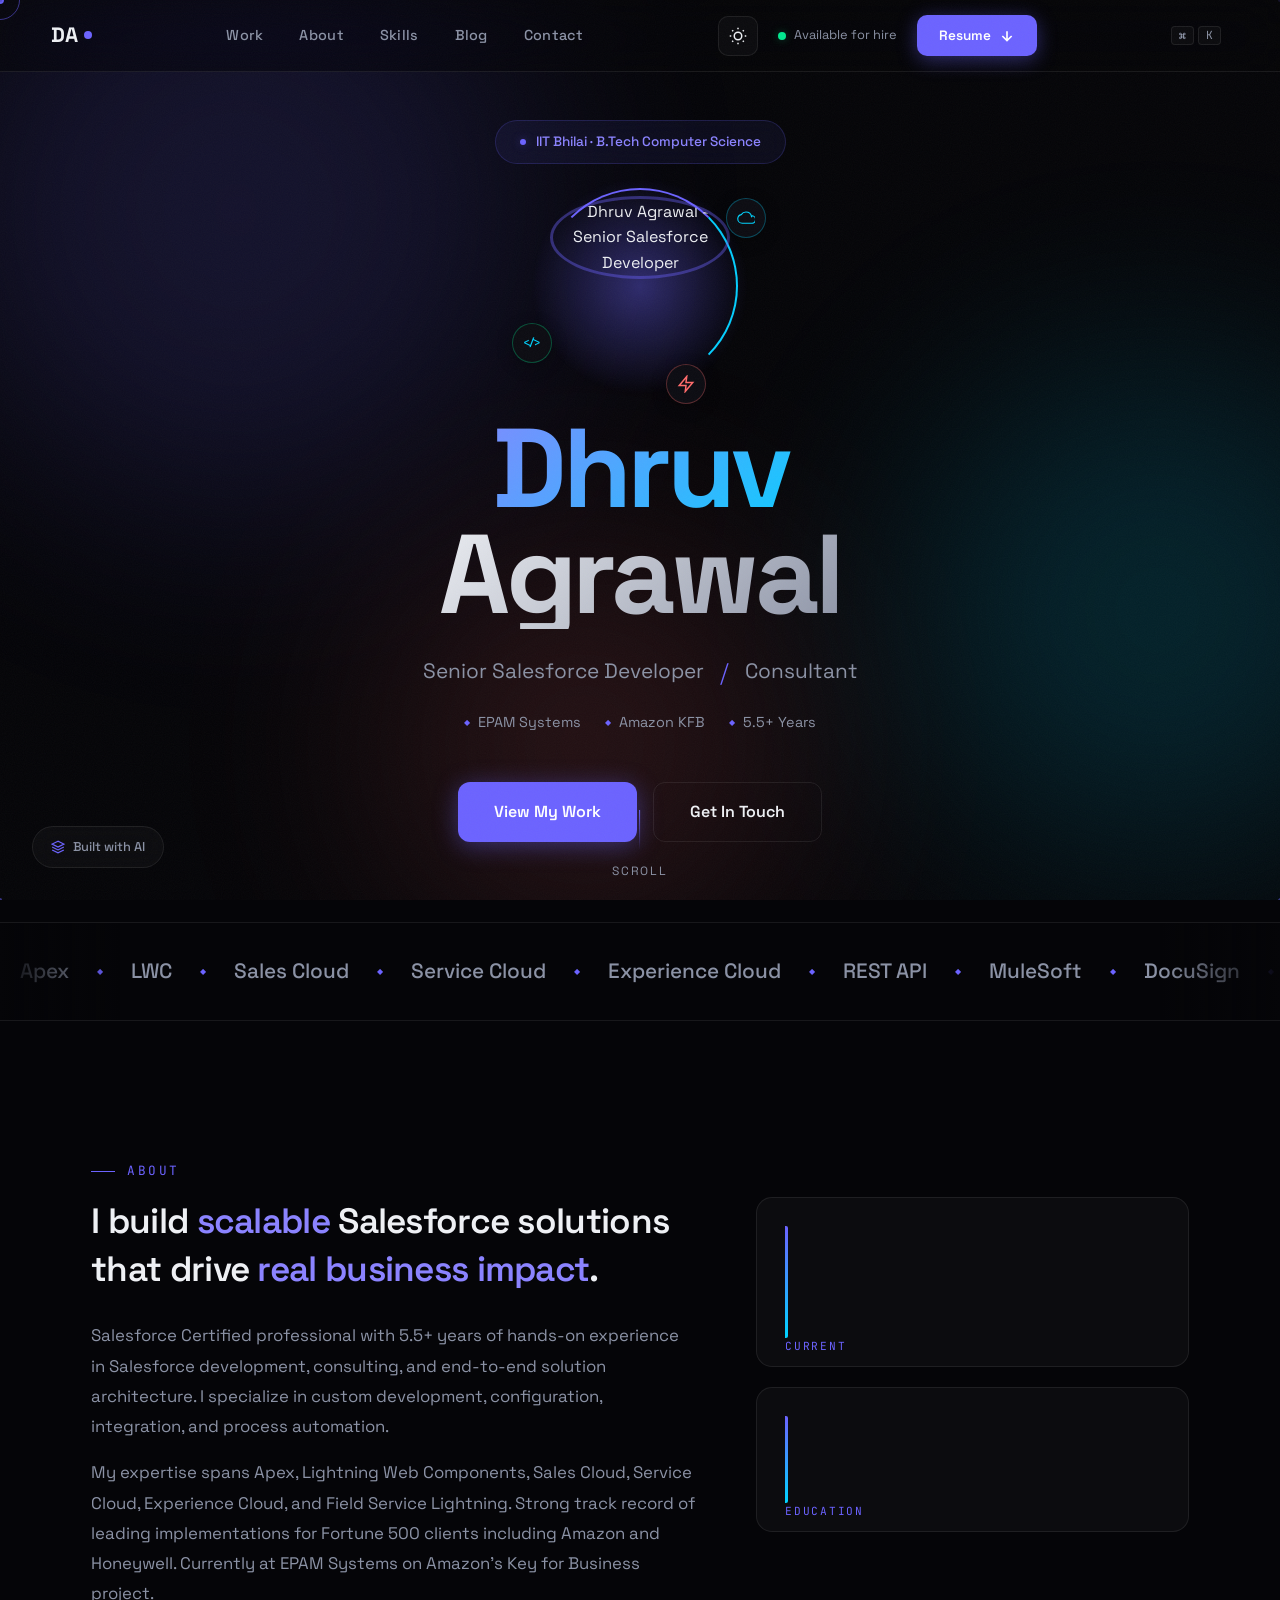
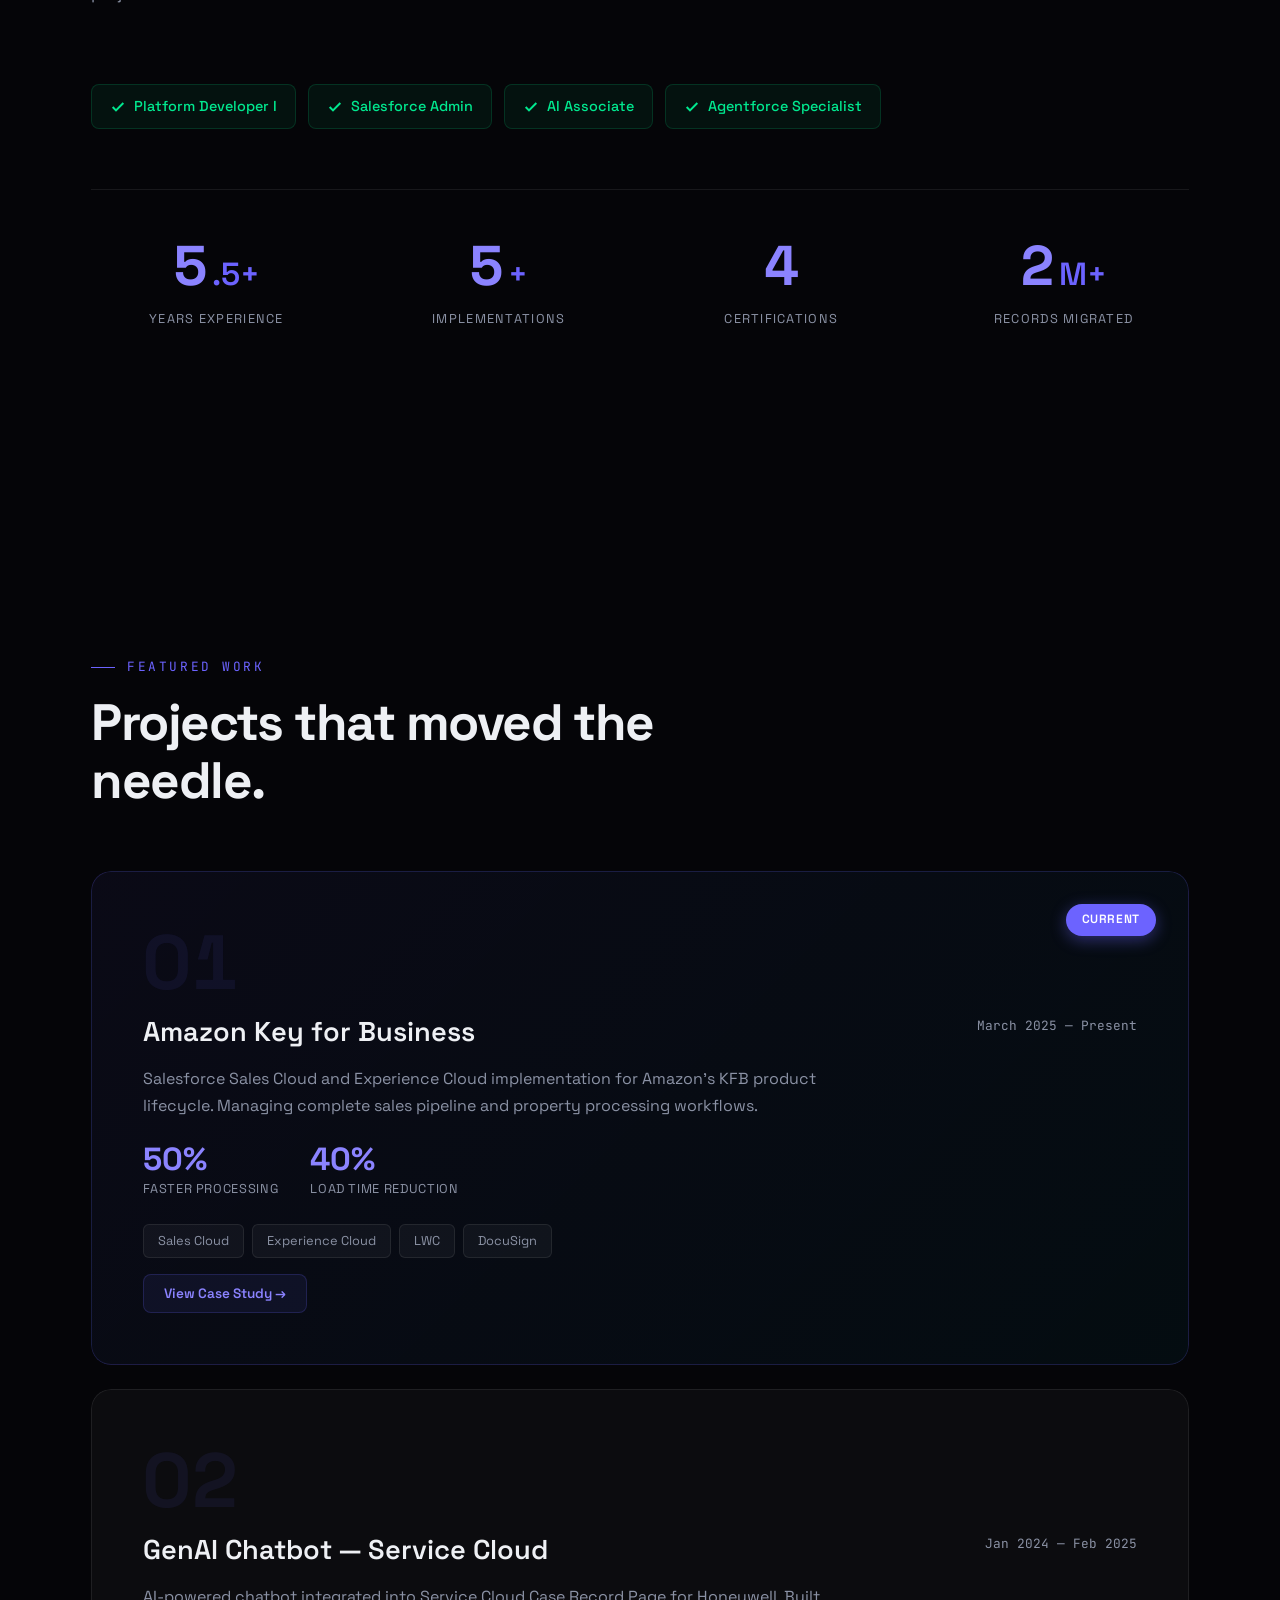
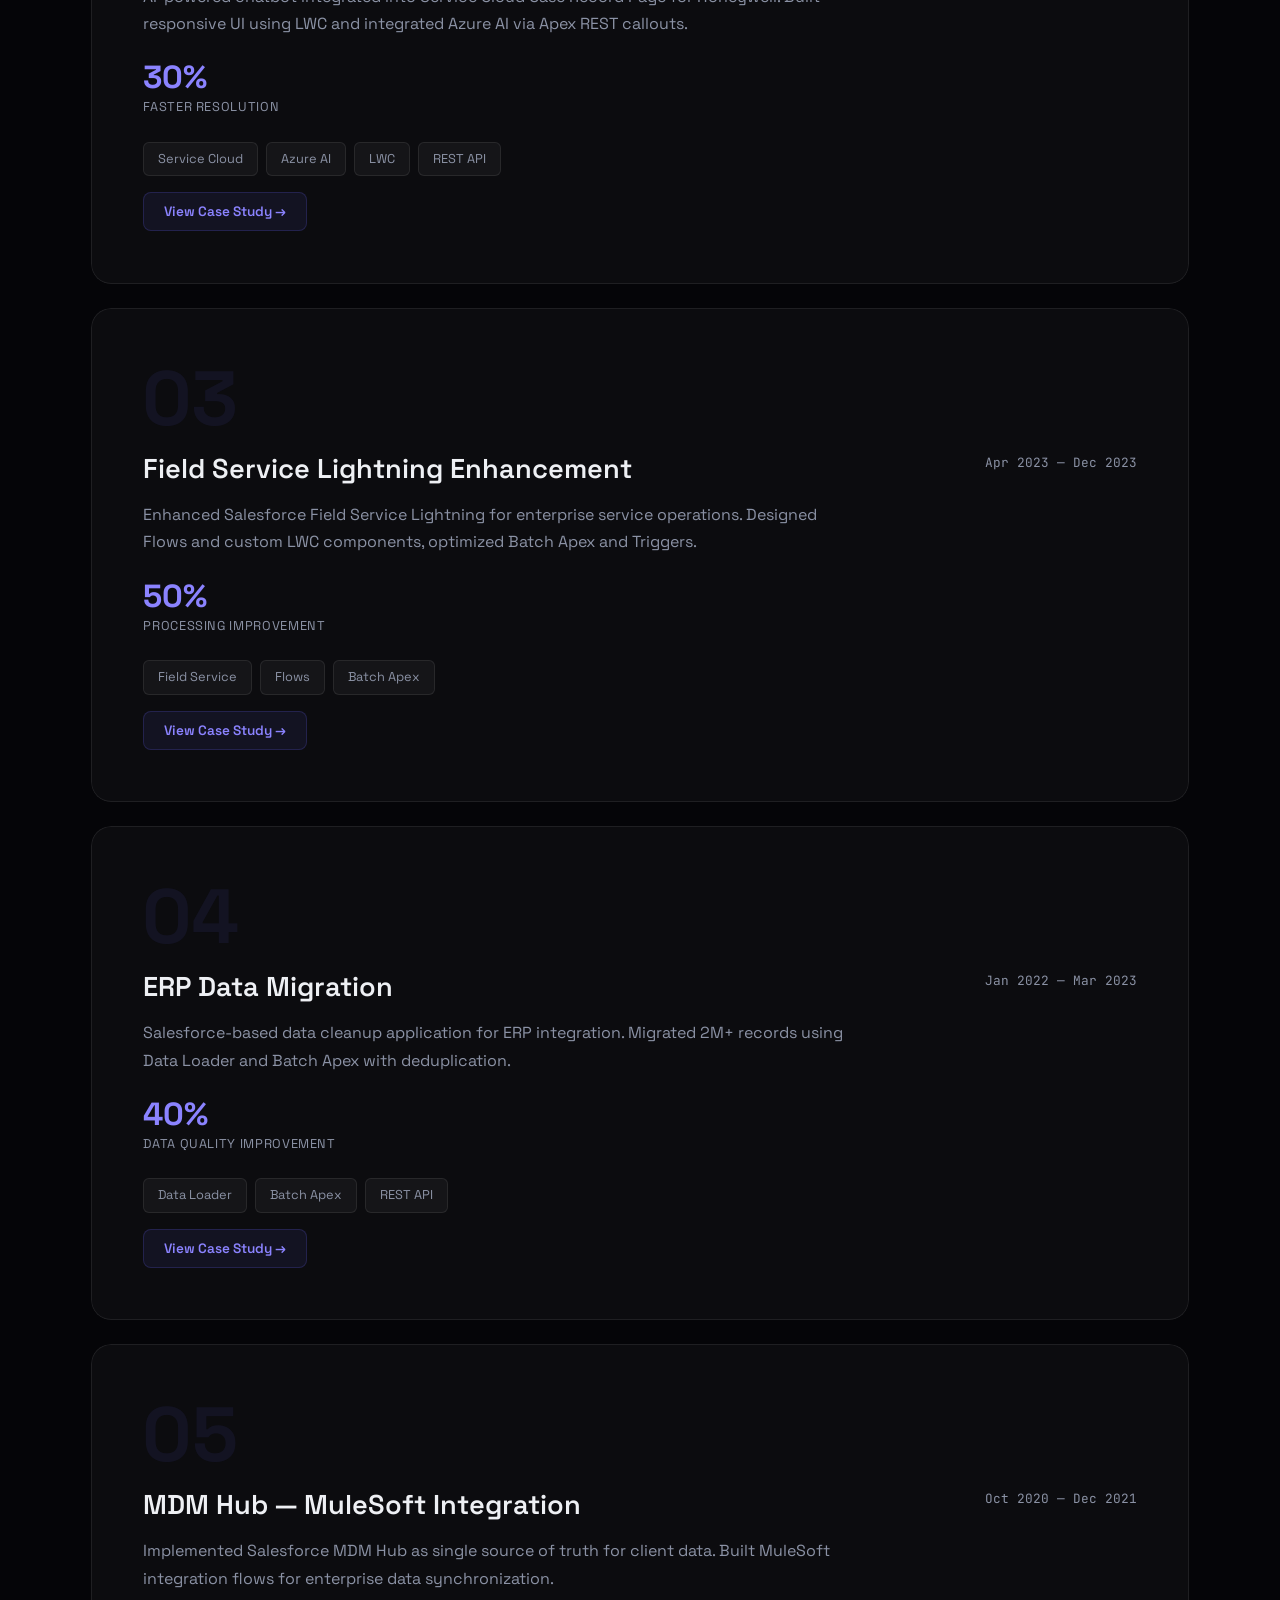
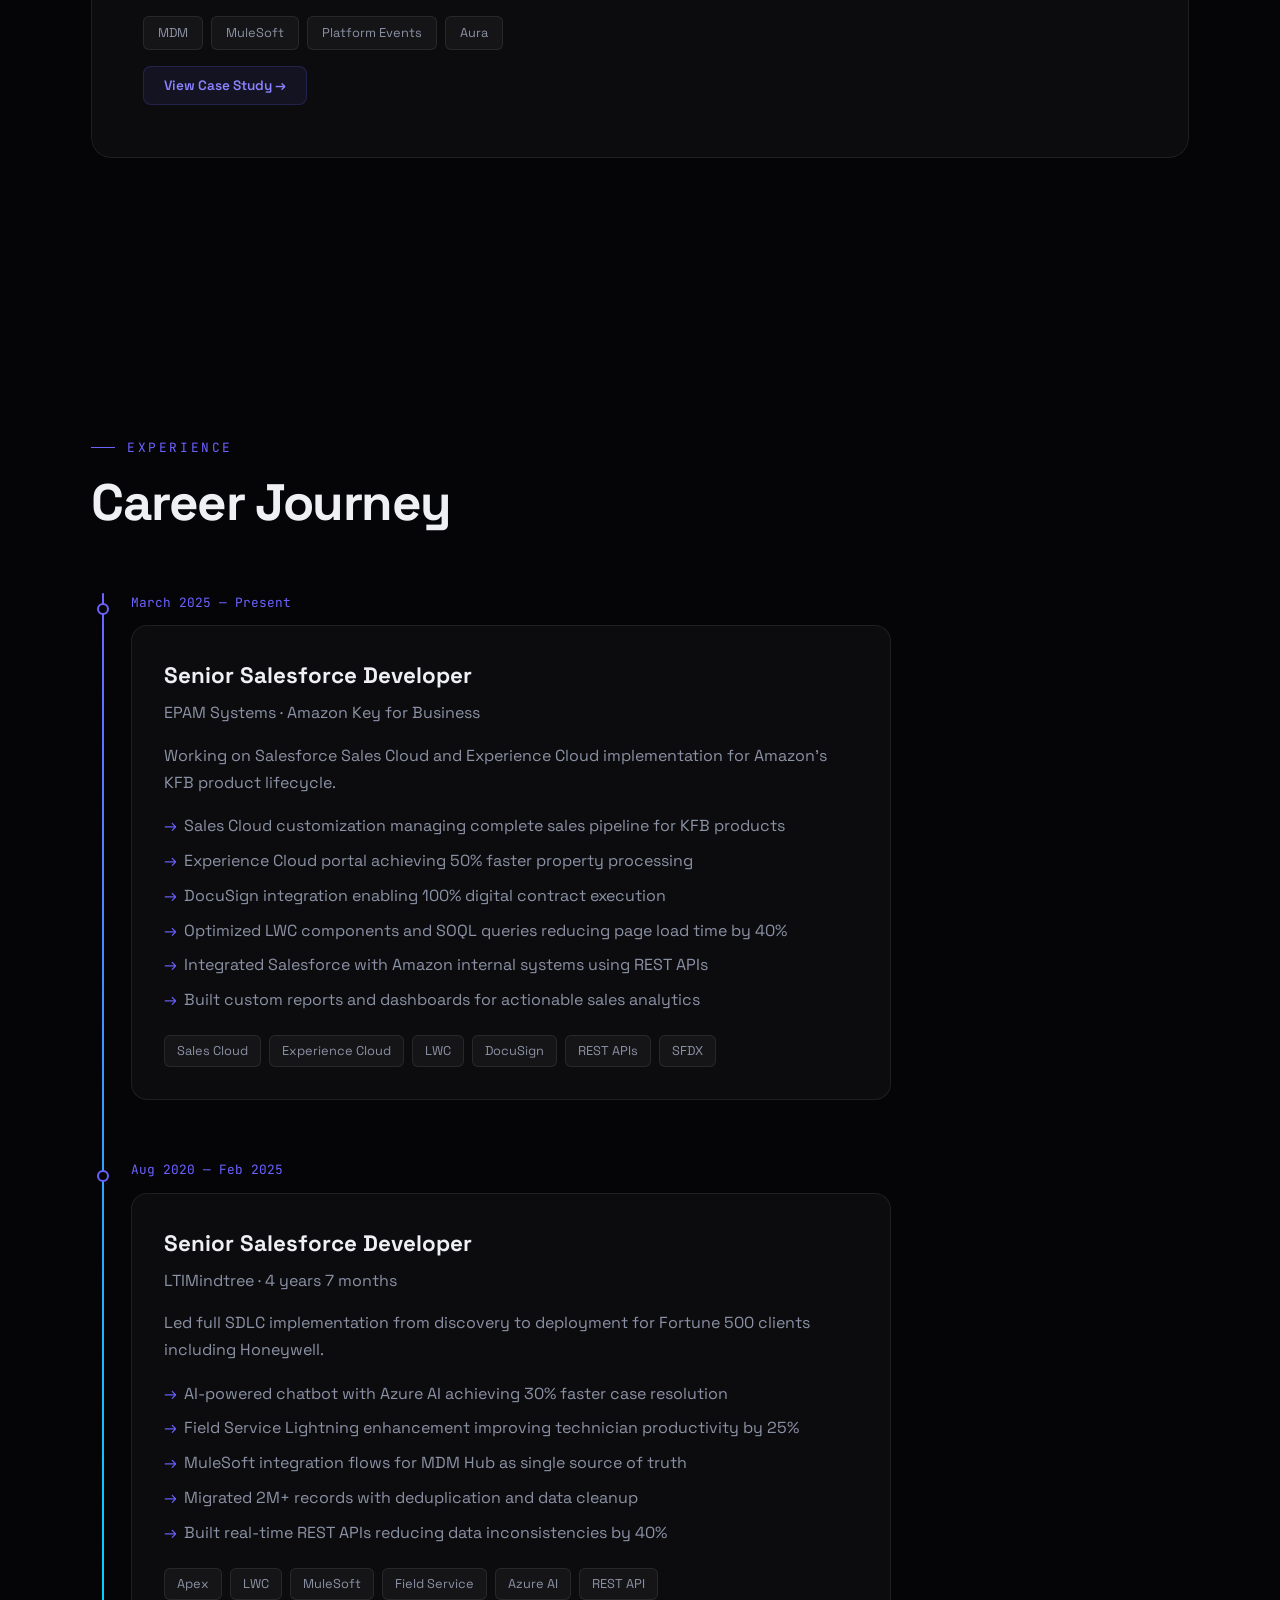
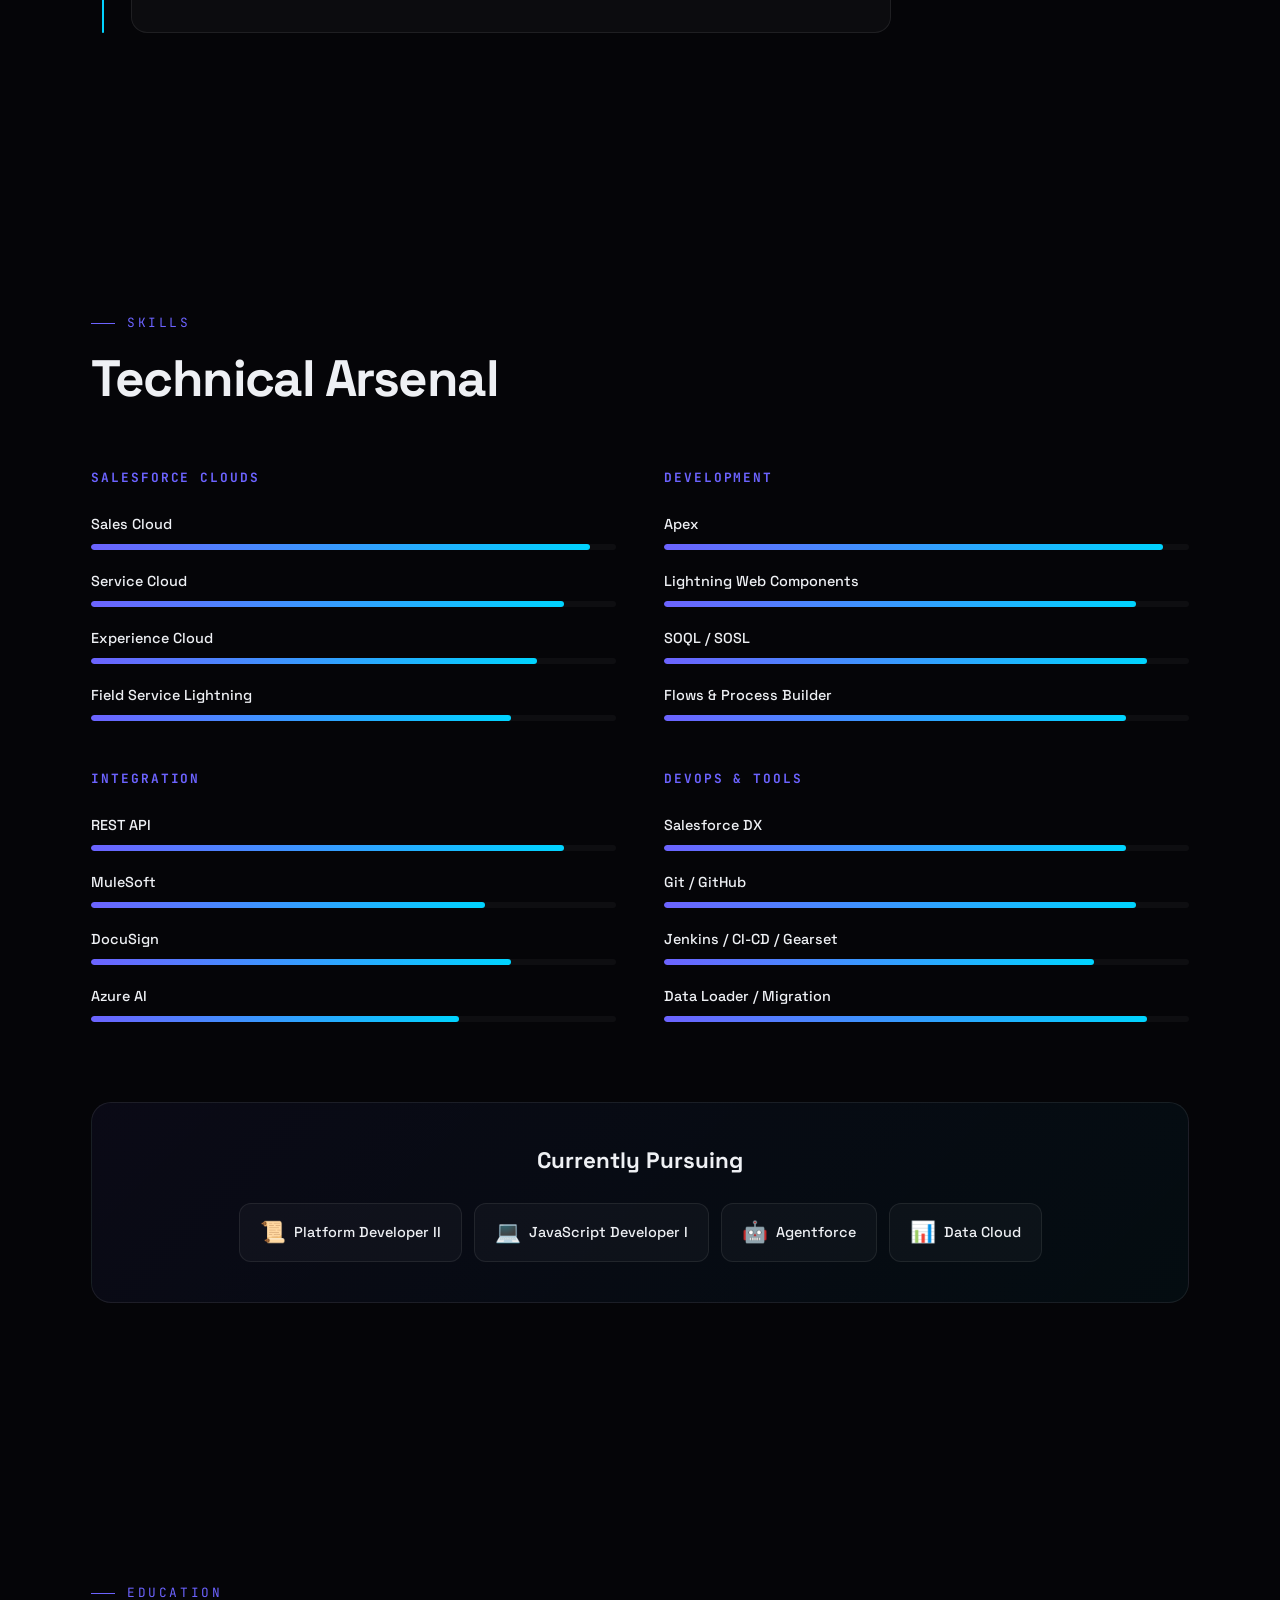
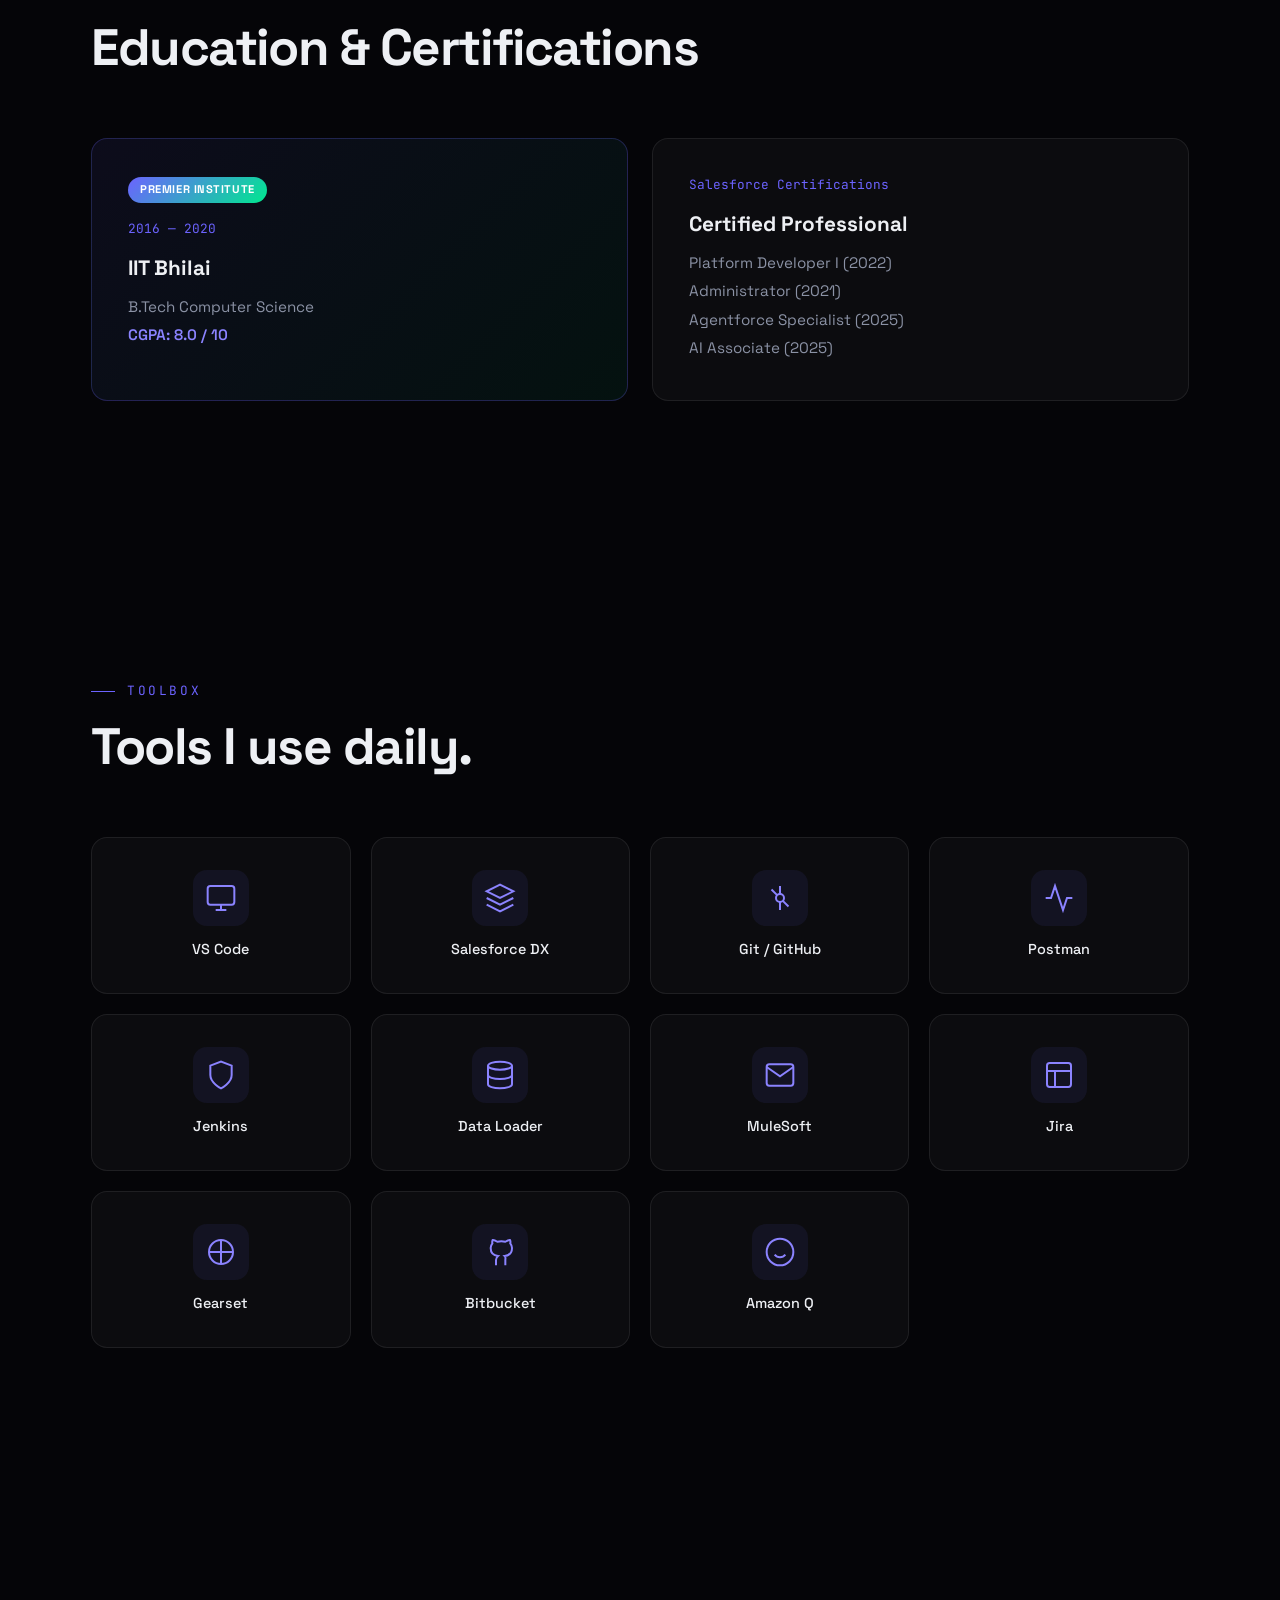
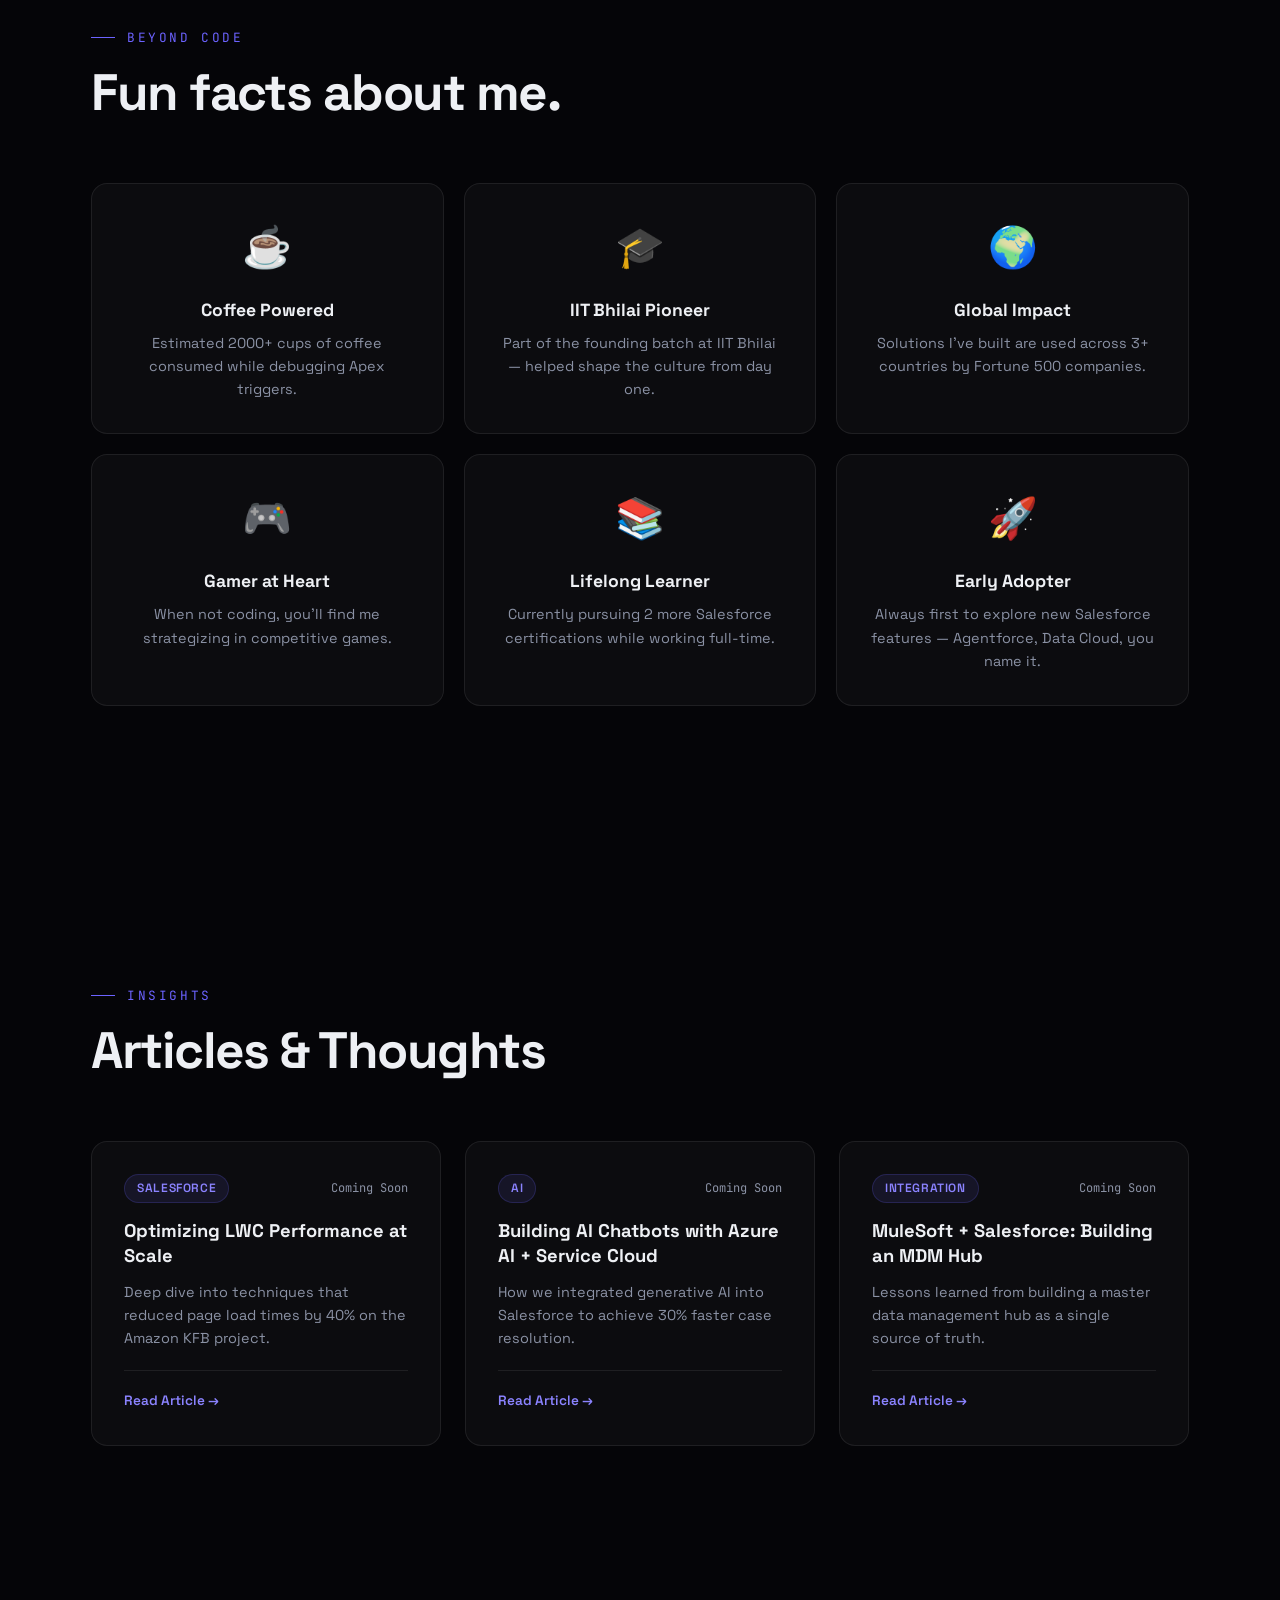
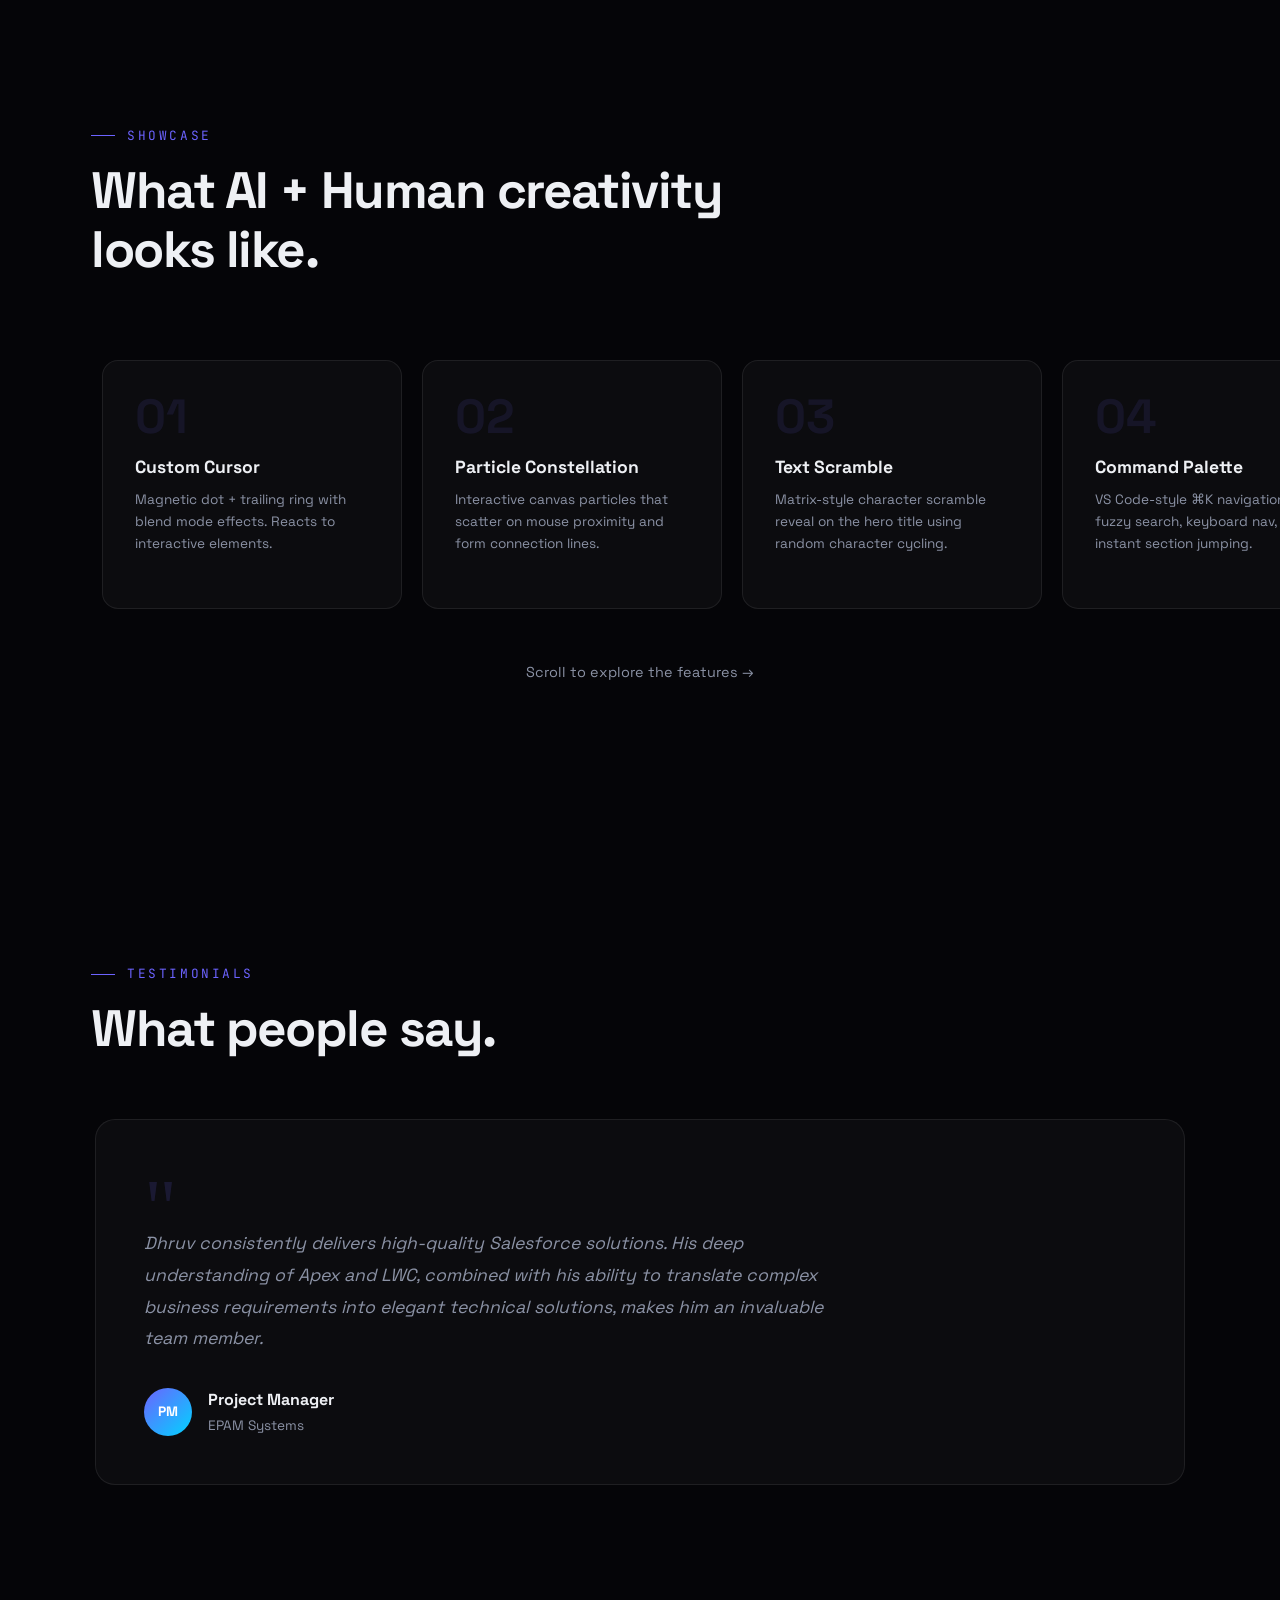
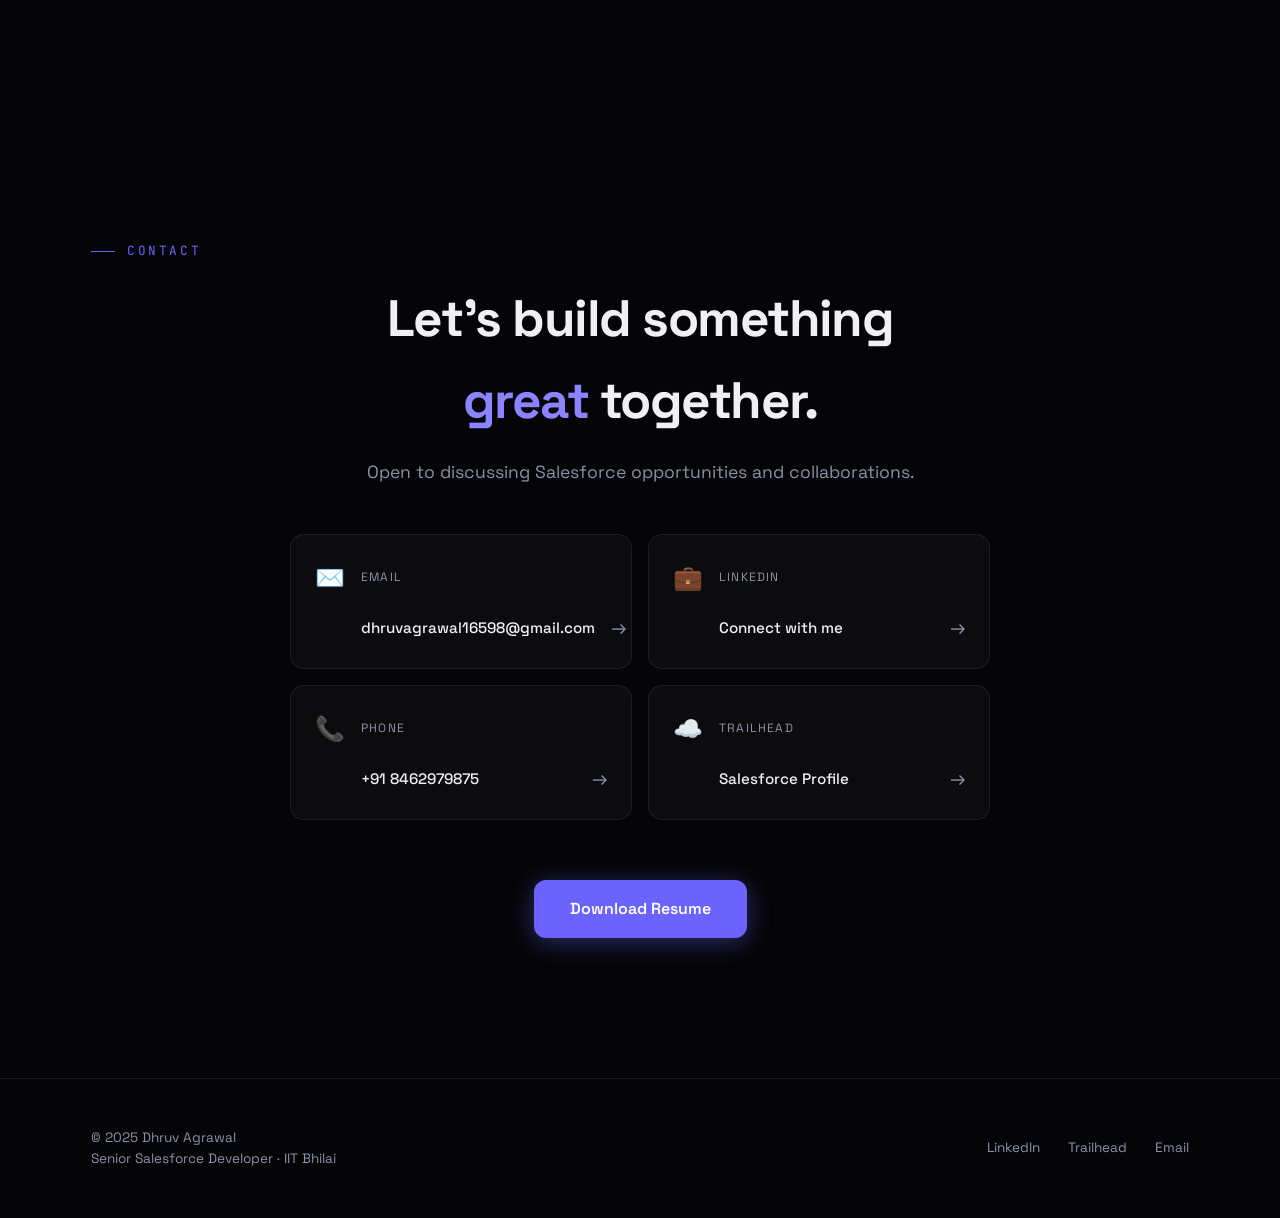
==== commit 4c99e9ca: "Add files via upload" ====
--- a/index.html
+++ b/index.html
@@ -7,7 +7,7 @@
     <!-- Primary Meta Tags -->
     <title>Dhruv Agrawal - Senior Salesforce Developer | Salesforce Consultant | EPAM Systems | IIT Bhilai</title>
     <meta name="title" content="Dhruv Agrawal - Senior Salesforce Developer | Salesforce Consultant | EPAM Systems | IIT Bhilai">
-    <meta name="description" content="Dhruv Agrawal is a Senior Salesforce Developer & Consultant with 5+ years experience at EPAM Systems and LTIMindtree. Specialized in Apex, Lightning Web Components, Sales Cloud, Service Cloud, and enterprise integrations. IIT Bhilai graduate.">
+    <meta name="description" content="Dhruv Agrawal is a Senior Salesforce Developer & Consultant with 5.5+ years experience at EPAM Systems and LTIMindtree. Specialized in Apex, Lightning Web Components, Sales Cloud, Service Cloud, and enterprise integrations. IIT Bhilai graduate.">
     <meta name="keywords" content="Dhruv Agrawal, Salesforce Developer, Salesforce Consultant, EPAM Systems, LTIMindtree, IIT Bhilai, Apex Developer, Lightning Web Components, Sales Cloud, Service Cloud, Amazon KFB, Salesforce Certified">
     <meta name="author" content="Dhruv Agrawal">
     <meta name="robots" content="index, follow">
@@ -18,7 +18,7 @@
     <meta property="og:type" content="website">
     <meta property="og:url" content="https://dhruvagrawal-16.github.io/">
     <meta property="og:title" content="Dhruv Agrawal - Senior Salesforce Developer & Consultant | EPAM Systems">
-    <meta property="og:description" content="Senior Salesforce Developer with 5+ years experience. Specialized in Apex, LWC, Sales Cloud, Service Cloud. Currently at EPAM Systems working on Amazon KFB.">
+    <meta property="og:description" content="Senior Salesforce Developer with 5.5+ years experience. Specialized in Apex, LWC, Sales Cloud, Service Cloud. Currently at EPAM Systems working on Amazon KFB.">
     <meta property="og:image" content="https://dhruvagrawal-16.github.io/ProfilePhoto_Dhruv_Agrawal.jpg">
     <meta property="og:site_name" content="Dhruv Agrawal Portfolio">
     
@@ -26,7 +26,7 @@
     <meta name="twitter:card" content="summary_large_image">
     <meta name="twitter:url" content="https://dhruvagrawal-16.github.io/">
     <meta name="twitter:title" content="Dhruv Agrawal - Senior Salesforce Developer & Consultant">
-    <meta name="twitter:description" content="Senior Salesforce Developer with 5+ years experience. Specialized in Apex, LWC, Sales Cloud, Service Cloud.">
+    <meta name="twitter:description" content="Senior Salesforce Developer with 5.5+ years experience. Specialized in Apex, LWC, Sales Cloud, Service Cloud.">
     <meta name="twitter:image" content="https://dhruvagrawal-16.github.io/ProfilePhoto_Dhruv_Agrawal.jpg">
     
     <!-- Structured Data - JSON-LD -->
@@ -38,602 +38,965 @@
       "url": "https://dhruvagrawal-16.github.io/",
       "image": "https://dhruvagrawal-16.github.io/ProfilePhoto_Dhruv_Agrawal.jpg",
       "jobTitle": "Senior Salesforce Developer",
-      "worksFor": {
-        "@type": "Organization",
-        "name": "EPAM Systems"
-      },
-      "alumniOf": {
-        "@type": "EducationalOrganization",
-        "name": "Indian Institute of Technology Bhilai"
-      },
-      "email": "dhruvagrawal16598@gmail.com",
-      "telephone": "+918462979875",
+      "worksFor": { "@type": "Organization", "name": "EPAM Systems" },
+      "alumniOf": { "@type": "EducationalOrganization", "name": "Indian Institute of Technology Bhilai" },
       "sameAs": [
         "https://www.linkedin.com/in/dhruv-agrawal-275aba136",
         "https://github.com/dhruvagrawal-16",
         "https://www.salesforce.com/trailblazer/dhruv16"
       ],
-      "knowsAbout": [
-        "Salesforce",
-        "Apex",
-        "Lightning Web Components",
-        "Sales Cloud",
-        "Service Cloud",
-        "Experience Cloud",
-        "Field Service Lightning",
-        "REST API",
-        "MuleSoft",
-        "DocuSign",
-        "Azure AI"
-      ],
+      "knowsAbout": ["Salesforce","Apex","Lightning Web Components","Sales Cloud","Service Cloud","Experience Cloud","Field Service Lightning","REST API","MuleSoft","DocuSign","Azure AI"],
       "hasCredential": [
-        {
-          "@type": "EducationalOccupationalCredential",
-          "name": "Salesforce Certified Administrator"
-        },
-        {
-          "@type": "EducationalOccupationalCredential",
-          "name": "Salesforce Platform Developer I"
-        },
-        {
-          "@type": "EducationalOccupationalCredential",
-          "name": "Salesforce AI Associate"
-        }
+        {"@type":"EducationalOccupationalCredential","name":"Salesforce Certified Administrator"},
+        {"@type":"EducationalOccupationalCredential","name":"Salesforce Platform Developer I"},
+        {"@type":"EducationalOccupationalCredential","name":"Salesforce AI Associate"},
+        {"@type":"EducationalOccupationalCredential","name":"Agentforce Specialist"}
       ]
     }
     </script>
     
+    <link rel="preconnect" href="https://fonts.googleapis.com">
+    <link rel="preconnect" href="https://fonts.gstatic.com" crossorigin>
+    <link href="https://fonts.googleapis.com/css2?family=Space+Grotesk:wght@300;400;500;600;700&family=JetBrains+Mono:wght@400;500&display=swap" rel="stylesheet">
     <link rel="stylesheet" href="style.css">
-    <link rel="preconnect" href="https://fonts.googleapis.com">
-    <link href="https://fonts.googleapis.com/css2?family=Inter:wght@400;600;700&display=swap" rel="stylesheet">
+    
+    <!-- GSAP + ScrollTrigger -->
+    <script src="https://cdnjs.cloudflare.com/ajax/libs/gsap/3.12.5/gsap.min.js" defer></script>
+    <script src="https://cdnjs.cloudflare.com/ajax/libs/gsap/3.12.5/ScrollTrigger.min.js" defer></script>
 </head>
 <body>
-    <canvas id="canvas"></canvas>
+    <!-- Cinematic Intro -->
+    <div class="cinematic-intro" id="cinematicIntro" aria-hidden="true">
+        <canvas id="introCanvas"></canvas>
+        <div class="intro-content">
+            <div class="intro-greeting">Hello, I'm</div>
+            <div class="intro-name">
+                <span class="intro-char">D</span><span class="intro-char">h</span><span class="intro-char">r</span><span class="intro-char">u</span><span class="intro-char">v</span>
+            </div>
+            <div class="intro-tagline">Salesforce Developer &middot; IIT Bhilai</div>
+            <div class="intro-loader-bar"><div class="intro-loader-fill"></div></div>
+        </div>
+    </div>
+
+    <!-- Custom Cursor -->
+    <div class="cursor-dot" aria-hidden="true"></div>
+    <div class="cursor-ring" aria-hidden="true"></div>
     
+    <!-- Cursor Trail -->
+    <canvas id="cursorTrail" aria-hidden="true"></canvas>
+    
+    <!-- Noise Overlay -->
+    <div class="noise" aria-hidden="true"></div>
+    
+    <!-- Particle Canvas -->
+    <canvas id="particles" aria-hidden="true"></canvas>
+    
+    <!-- Mesh Gradient Background -->
+    <div class="mesh-bg" aria-hidden="true">
+        <div class="mesh-blob mesh-1"></div>
+        <div class="mesh-blob mesh-2"></div>
+        <div class="mesh-blob mesh-3"></div>
+    </div>
+
+    <!-- Floating Code Snippets -->
+    <div class="floating-code" aria-hidden="true">
+        <div class="code-snippet cs-1"><code>const apex = await deploy();</code></div>
+        <div class="code-snippet cs-2"><code>@AuraEnabled(cacheable=true)</code></div>
+        <div class="code-snippet cs-3"><code>SELECT Id FROM Account</code></div>
+        <div class="code-snippet cs-4"><code>lightning-record-form</code></div>
+        <div class="code-snippet cs-5"><code>trigger.new.forEach()</code></div>
+        <div class="code-snippet cs-6"><code>Platform.emit(event)</code></div>
+    </div>
+
+    <!-- Back to Top -->
+    <button class="back-to-top" aria-label="Back to top" title="Back to top">
+        <svg width="20" height="20" viewBox="0 0 24 24" fill="none" stroke="currentColor" stroke-width="2.5"><path d="M12 19V5M5 12l7-7 7 7"/></svg>
+    </button>
+
+    <!-- AI Built Badge -->
+    <div class="ai-badge" aria-hidden="true">
+        <div class="ai-badge-inner">
+            <svg width="14" height="14" viewBox="0 0 24 24" fill="none" stroke="currentColor" stroke-width="2"><path d="M12 2L2 7l10 5 10-5-10-5zM2 17l10 5 10-5M2 12l10 5 10-5"/></svg>
+            <span>Built with AI</span>
+        </div>
+    </div>
+
     <a href="#main" class="skip-link">Skip to main content</a>
-    
-    <nav class="nav">
-        <div class="nav-logo">DA</div>
+
+    <!-- Command Palette -->
+    <div class="cmd-palette" id="cmdPalette" role="dialog" aria-label="Command palette" aria-hidden="true">
+        <div class="cmd-overlay"></div>
+        <div class="cmd-modal">
+            <div class="cmd-input-wrap">
+                <svg width="18" height="18" viewBox="0 0 24 24" fill="none" stroke="currentColor" stroke-width="2"><circle cx="11" cy="11" r="8"/><path d="M21 21l-4.35-4.35"/></svg>
+                <input type="text" class="cmd-input" id="cmdInput" placeholder="Type to navigate..." autocomplete="off" aria-label="Search navigation">
+                <kbd>ESC</kbd>
+            </div>
+            <div class="cmd-results" id="cmdResults">
+                <a href="#main" class="cmd-item" data-keywords="home hero top">
+                    <span class="cmd-item-icon">🏠</span>
+                    <span class="cmd-item-text">Home</span>
+                    <span class="cmd-item-hint">Hero section</span>
+                </a>
+                <a href="#about" class="cmd-item" data-keywords="about me bio story">
+                    <span class="cmd-item-icon">👤</span>
+                    <span class="cmd-item-text">About</span>
+                    <span class="cmd-item-hint">Background & story</span>
+                </a>
+                <a href="#work" class="cmd-item" data-keywords="work projects portfolio">
+                    <span class="cmd-item-icon">💼</span>
+                    <span class="cmd-item-text">Work</span>
+                    <span class="cmd-item-hint">Featured projects</span>
+                </a>
+                <a href="#experience" class="cmd-item" data-keywords="experience career jobs timeline">
+                    <span class="cmd-item-icon">📋</span>
+                    <span class="cmd-item-text">Experience</span>
+                    <span class="cmd-item-hint">Career journey</span>
+                </a>
+                <a href="#skills" class="cmd-item" data-keywords="skills tech stack tools">
+                    <span class="cmd-item-icon">⚡</span>
+                    <span class="cmd-item-text">Skills</span>
+                    <span class="cmd-item-hint">Technical arsenal</span>
+                </a>
+                <a href="#tools" class="cmd-item" data-keywords="tools daily workflow ide">
+                    <span class="cmd-item-icon">🛠️</span>
+                    <span class="cmd-item-text">Tools</span>
+                    <span class="cmd-item-hint">Daily workflow</span>
+                </a>
+                <a href="#funfacts" class="cmd-item" data-keywords="fun facts personal hobbies">
+                    <span class="cmd-item-icon">🎯</span>
+                    <span class="cmd-item-text">Fun Facts</span>
+                    <span class="cmd-item-hint">Beyond the code</span>
+                </a>
+                <a href="#blog" class="cmd-item" data-keywords="blog articles writing posts">
+                    <span class="cmd-item-icon">📝</span>
+                    <span class="cmd-item-text">Blog</span>
+                    <span class="cmd-item-hint">Articles & insights</span>
+                </a>
+                <a href="#contact" class="cmd-item" data-keywords="contact email phone linkedin">
+                    <span class="cmd-item-icon">📬</span>
+                    <span class="cmd-item-text">Contact</span>
+                    <span class="cmd-item-hint">Get in touch</span>
+                </a>
+                <a href="DhruvAgrawal_Resume.pdf" class="cmd-item" data-keywords="resume cv download pdf" download>
+                    <span class="cmd-item-icon">📄</span>
+                    <span class="cmd-item-text">Download Resume</span>
+                    <span class="cmd-item-hint">PDF download</span>
+                </a>
+            </div>
+            <div class="cmd-footer">
+                <span><kbd>↑↓</kbd> Navigate</span>
+                <span><kbd>↵</kbd> Open</span>
+                <span><kbd>ESC</kbd> Close</span>
+            </div>
+        </div>
+    </div>
+
+    <!-- Navigation -->
+    <nav class="nav" role="navigation" aria-label="Main navigation">
+        <a href="#main" class="nav-logo" aria-label="Dhruv Agrawal - Home">
+            <span class="logo-text">DA</span>
+            <span class="logo-dot"></span>
+        </a>
         <div class="nav-links">
-            <a href="#projects">Work</a>
+            <a href="#work" data-text="Work">Work</a>
+            <a href="#about" data-text="About">About</a>
+            <a href="#skills" data-text="Skills">Skills</a>
+            <a href="#blog" data-text="Blog">Blog</a>
+            <a href="#contact" data-text="Contact">Contact</a>
+        </div>
+        <div class="nav-actions">
+            <button class="theme-toggle" aria-label="Toggle light/dark theme" title="Toggle theme">
+                <svg class="icon-sun" width="18" height="18" viewBox="0 0 24 24" fill="none" stroke="currentColor" stroke-width="2"><circle cx="12" cy="12" r="5"/><path d="M12 1v2M12 21v2M4.22 4.22l1.42 1.42M18.36 18.36l1.42 1.42M1 12h2M21 12h2M4.22 19.78l1.42-1.42M18.36 5.64l1.42-1.42"/></svg>
+                <svg class="icon-moon" width="18" height="18" viewBox="0 0 24 24" fill="none" stroke="currentColor" stroke-width="2"><path d="M21 12.79A9 9 0 1111.21 3 7 7 0 0021 12.79z"/></svg>
+            </button>
+            <div class="nav-status">
+                <span class="status-dot"></span>
+                <span class="status-text">Available for hire</span>
+            </div>
+            <a href="DhruvAgrawal_Resume.pdf" class="nav-cta" download>
+                <span>Resume</span>
+                <svg width="16" height="16" viewBox="0 0 24 24" fill="none" stroke="currentColor" stroke-width="2.5"><path d="M12 5v14M5 12l7 7 7-7"/></svg>
+            </a>
+        </div>
+        <button class="nav-toggle" aria-label="Toggle menu" aria-expanded="false">
+            <span></span><span></span><span></span>
+        </button>
+        <div class="cmd-hint" aria-hidden="true"><kbd>⌘</kbd><kbd>K</kbd></div>
+        <div class="nav-progress" aria-hidden="true"></div>
+    </nav>
+
+    <!-- Mobile Menu -->
+    <div class="mobile-menu" role="dialog" aria-label="Mobile navigation">
+        <div class="mobile-menu-links">
+            <a href="#work">Work</a>
             <a href="#about">About</a>
+            <a href="#skills">Skills</a>
+            <a href="#tools">Tools</a>
+            <a href="#blog">Blog</a>
             <a href="#contact">Contact</a>
+            <a href="DhruvAgrawal_Resume.pdf" download>Resume ↓</a>
         </div>
-        <a href="Resume_Cline.pdf" class="nav-cta" download>Resume ↓</a>
-        <div class="nav-progress"></div>
-    </nav>
-    
-    <div class="scroll-container">
-        <!-- Hero -->
-        <section id="main" class="scene hero-scene">
-            <div class="scene-content">
-                <div class="iit-badge">🎓 Indian Institute of Technology, Bhilai</div>
-                <img src="ProfilePhoto_Dhruv_Agrawal.jpg" alt="Dhruv Agrawal - Senior Salesforce Developer" class="hero-photo">
-                <h1 class="hero-name" data-text="Dhruv Agrawal">Dhruv Agrawal</h1>
-                <p class="hero-tagline">Senior Salesforce Developer | Salesforce Consultant</p>
-                <div class="hero-meta">
-                    <span>EPAM Systems</span>
-                    <span>•</span>
-                    <span>Amazon Key for Business</span>
-                    <span>•</span>
-                    <span>5+ Years Experience</span>
-                </div>
-                <div class="hero-cta">
-                    <a href="#projects" class="btn-primary">View My Work</a>
-                    <a href="#contact" class="btn-secondary">Get In Touch</a>
-                </div>
-            </div>
-        </section>
-
-        <!-- About -->
-        <section id="about" class="scene">
-            <div class="scene-content">
-                <h2 class="section-title">About Me</h2>
-                <div class="about-grid">
-                    <div class="about-story">
-                        <p class="large-text">Salesforce Certified professional with 5+ years of hands-on experience in Salesforce development and consulting.</p>
-                        <p>I specialize in custom development, configuration, integration, and process automation to deliver scalable and efficient Salesforce solutions. My expertise spans Apex, Lightning Web Components (LWC), Sales Cloud, Service Cloud, Experience Cloud, and Field Service Lightning.</p>
-                        <p>Currently working at EPAM Systems on Amazon's Key for Business project, implementing Sales Cloud and Experience Cloud solutions for enterprise-scale operations.</p>
-                    </div>
-                    <div class="about-highlights">
-                        <div class="highlight">
-                            <h3>Current Role</h3>
-                            <p>Senior Salesforce Developer at EPAM Systems, working on Amazon Key for Business</p>
-                        </div>
-                        <div class="highlight">
-                            <h3>Education</h3>
-                            <p>B.Tech in Computer Science from IIT Bhilai (CGPA: 8.0/10)</p>
-                        </div>
-                    </div>
-                </div>
-                <div class="certs">
-                    <div class="cert-badge">
-                        <span class="cert-icon">✓</span>
-                        <span>Platform Developer I</span>
-                    </div>
-                    <div class="cert-badge">
-                        <span class="cert-icon">✓</span>
-                        <span>Salesforce Admin</span>
-                    </div>
-                    <div class="cert-badge">
-                        <span class="cert-icon">✓</span>
-                        <span>AI Associate</span>
-                    </div>
-                </div>
-                <div class="stats-grid">
-                    <div class="stat-item">
-                        <span class="stat-number" data-target="5">5+</span>
+    </div>
+
+    <main>
+        <!-- ═══════════════════════════════════════ HERO ═══════════════════════════════════════ -->
+        <section id="main" class="hero">
+            <div class="hero-content">
+                <div class="hero-badge reveal-up">
+                    <span class="badge-dot"></span>
+                    IIT Bhilai &middot; B.Tech Computer Science
+                </div>
+                
+                <div class="hero-photo-wrap reveal-up" style="--delay: 0.1s">
+                    <div class="photo-ring" aria-hidden="true"></div>
+                    <img src="ProfilePhoto_Dhruv_Agrawal.jpg" alt="Dhruv Agrawal - Senior Salesforce Developer" class="hero-photo" width="200" height="200">
+                    <div class="photo-glow" aria-hidden="true"></div>
+                    <!-- Salesforce Cloud Orbs -->
+                    <div class="sf-orbs" aria-hidden="true">
+                        <div class="sf-orb sf-orb-1" title="Sales Cloud">
+                            <svg width="20" height="20" viewBox="0 0 24 24" fill="none" stroke="currentColor" stroke-width="1.5"><path d="M19.35 10.04A7.49 7.49 0 0012 4a7.48 7.48 0 00-6.33 3.47A5.99 5.99 0 001 13a6 6 0 006 6h12a5 5 0 001.35-9.96z"/></svg>
+                        </div>
+                        <div class="sf-orb sf-orb-2" title="Apex">
+                            <span class="sf-orb-text">&lt;/&gt;</span>
+                        </div>
+                        <div class="sf-orb sf-orb-3" title="Lightning">
+                            <svg width="18" height="18" viewBox="0 0 24 24" fill="none" stroke="currentColor" stroke-width="2"><path d="M13 2L3 14h9l-1 8 10-12h-9l1-8z"/></svg>
+                        </div>
+                    </div>
+                </div>
+
+                <h1 class="hero-title reveal-up" style="--delay: 0.2s">
+                    <span class="title-line" data-scramble>Dhruv</span>
+                    <span class="title-line" data-scramble>Agrawal</span>
+                </h1>
+
+                <div class="hero-role reveal-up" style="--delay: 0.35s">
+                    <span class="role-tag">Senior Salesforce Developer</span>
+                    <span class="role-divider">/</span>
+                    <span class="role-tag">Consultant</span>
+                </div>
+
+                <div class="hero-meta reveal-up" style="--delay: 0.45s">
+                    <span class="meta-item"><span class="meta-icon">◆</span> EPAM Systems</span>
+                    <span class="meta-item"><span class="meta-icon">◆</span> Amazon KFB</span>
+                    <span class="meta-item"><span class="meta-icon">◆</span> 5.5+ Years</span>
+                </div>
+
+                <div class="hero-cta reveal-up" style="--delay: 0.55s">
+                    <a href="#work" class="btn-primary magnetic">
+                        <span>View My Work</span>
+                        <div class="btn-shimmer"></div>
+                    </a>
+                    <a href="#contact" class="btn-ghost magnetic">
+                        <span>Get In Touch</span>
+                    </a>
+                </div>
+            </div>
+
+            <div class="hero-scroll-hint" aria-hidden="true">
+                <div class="scroll-line"></div>
+                <span>Scroll</span>
+            </div>
+        </section>
+
+        <!-- ═══════════════════════════════════════ TECH MARQUEE ═══════════════════════════════════════ -->
+        <div class="marquee-section" aria-hidden="true">
+            <div class="marquee-track">
+                <div class="marquee-content">
+                    <span>Apex</span><span class="marquee-dot">◆</span>
+                    <span>LWC</span><span class="marquee-dot">◆</span>
+                    <span>Sales Cloud</span><span class="marquee-dot">◆</span>
+                    <span>Service Cloud</span><span class="marquee-dot">◆</span>
+                    <span>Experience Cloud</span><span class="marquee-dot">◆</span>
+                    <span>REST API</span><span class="marquee-dot">◆</span>
+                    <span>MuleSoft</span><span class="marquee-dot">◆</span>
+                    <span>DocuSign</span><span class="marquee-dot">◆</span>
+                    <span>Azure AI</span><span class="marquee-dot">◆</span>
+                    <span>SOQL</span><span class="marquee-dot">◆</span>
+                    <span>Flows</span><span class="marquee-dot">◆</span>
+                    <span>Field Service</span><span class="marquee-dot">◆</span>
+                    <span>Data Cloud</span><span class="marquee-dot">◆</span>
+                    <span>Agentforce</span><span class="marquee-dot">◆</span>
+                </div>
+                <div class="marquee-content">
+                    <span>Apex</span><span class="marquee-dot">◆</span>
+                    <span>LWC</span><span class="marquee-dot">◆</span>
+                    <span>Sales Cloud</span><span class="marquee-dot">◆</span>
+                    <span>Service Cloud</span><span class="marquee-dot">◆</span>
+                    <span>Experience Cloud</span><span class="marquee-dot">◆</span>
+                    <span>REST API</span><span class="marquee-dot">◆</span>
+                    <span>MuleSoft</span><span class="marquee-dot">◆</span>
+                    <span>DocuSign</span><span class="marquee-dot">◆</span>
+                    <span>Azure AI</span><span class="marquee-dot">◆</span>
+                    <span>SOQL</span><span class="marquee-dot">◆</span>
+                    <span>Flows</span><span class="marquee-dot">◆</span>
+                    <span>Field Service</span><span class="marquee-dot">◆</span>
+                    <span>Data Cloud</span><span class="marquee-dot">◆</span>
+                    <span>Agentforce</span><span class="marquee-dot">◆</span>
+                </div>
+            </div>
+        </div>
+
+        <!-- ═══════════════════════════════════════ ABOUT ═══════════════════════════════════════ -->
+        <section id="about" class="section">
+            <div class="container">
+                <div class="section-label reveal-up">About</div>
+                <div class="about-layout">
+                    <div class="about-text">
+                        <h2 class="about-headline reveal-up">
+                            I build <em>scalable</em> Salesforce solutions that drive <em>real business impact</em>.
+                        </h2>
+                        <div class="about-body reveal-up" style="--delay: 0.1s">
+                            <p>Salesforce Certified professional with 5.5+ years of hands-on experience in Salesforce development, consulting, and end-to-end solution architecture. I specialize in custom development, configuration, integration, and process automation.</p>
+                            <p>My expertise spans Apex, Lightning Web Components, Sales Cloud, Service Cloud, Experience Cloud, and Field Service Lightning. Strong track record of leading implementations for Fortune 500 clients including Amazon and Honeywell. Currently at EPAM Systems on Amazon's Key for Business project.</p>
+                        </div>
+                    </div>
+                    <div class="about-cards">
+                        <div class="info-card reveal-up" style="--delay: 0.15s">
+                            <div class="card-accent"></div>
+                            <span class="card-label">Current</span>
+                            <h3>EPAM Systems</h3>
+                            <p>Senior Salesforce Developer working on Amazon Key for Business</p>
+                        </div>
+                        <div class="info-card reveal-up" style="--delay: 0.2s">
+                            <div class="card-accent"></div>
+                            <span class="card-label">Education</span>
+                            <h3>IIT Bhilai</h3>
+                            <p>B.Tech Computer Science &middot; CGPA: 8.0/10</p>
+                        </div>
+                    </div>
+                </div>
+
+                <div class="certs-row reveal-up" style="--delay: 0.25s">
+                    <div class="cert-chip">
+                        <svg width="16" height="16" viewBox="0 0 24 24" fill="none" stroke="currentColor" stroke-width="3"><path d="M20 6L9 17l-5-5"/></svg>
+                        Platform Developer I
+                    </div>
+                    <div class="cert-chip">
+                        <svg width="16" height="16" viewBox="0 0 24 24" fill="none" stroke="currentColor" stroke-width="3"><path d="M20 6L9 17l-5-5"/></svg>
+                        Salesforce Admin
+                    </div>
+                    <div class="cert-chip">
+                        <svg width="16" height="16" viewBox="0 0 24 24" fill="none" stroke="currentColor" stroke-width="3"><path d="M20 6L9 17l-5-5"/></svg>
+                        AI Associate
+                    </div>
+                    <div class="cert-chip">
+                        <svg width="16" height="16" viewBox="0 0 24 24" fill="none" stroke="currentColor" stroke-width="3"><path d="M20 6L9 17l-5-5"/></svg>
+                        Agentforce Specialist
+                    </div>
+                </div>
+
+                <div class="stats-row reveal-up" style="--delay: 0.3s">
+                    <div class="stat">
+                        <span class="stat-num" data-count="5">0</span>
+                        <span class="stat-suffix">.5+</span>
                         <span class="stat-label">Years Experience</span>
                     </div>
-                    <div class="stat-item">
-                        <span class="stat-number" data-target="5">5+</span>
+                    <div class="stat">
+                        <span class="stat-num" data-count="5">0</span>
+                        <span class="stat-suffix">+</span>
                         <span class="stat-label">Implementations</span>
                     </div>
-                    <div class="stat-item">
-                        <span class="stat-number" data-target="3">3</span>
+                    <div class="stat">
+                        <span class="stat-num" data-count="4">0</span>
+                        <span class="stat-suffix"></span>
                         <span class="stat-label">Certifications</span>
                     </div>
-                </div>
-            </div>
-        </section>
-
-        <!-- Projects -->
-        <section id="projects" class="scene">
-            <div class="scene-content">
-                <h2 class="section-title">Featured Projects</h2>
-                <div class="projects-grid">
-                    <div class="project-card featured">
-                        <span class="project-tag">Current</span>
-                        <div class="project-number">01</div>
-                        <div class="project-header">
-                            <h3>Amazon Key for Business</h3>
-                            <span class="project-date">May 2025 - Present</span>
-                        </div>
-                        <p>Salesforce Sales Cloud and Experience Cloud implementation for Amazon's KFB product lifecycle. Managing complete sales pipeline and property processing workflows.</p>
-                        <div class="project-metrics">
-                            <div class="metric">
-                                <span class="metric-value">50%</span>
-                                <span class="metric-label">Faster Processing</span>
+                    <div class="stat">
+                        <span class="stat-num" data-count="2">0</span>
+                        <span class="stat-suffix">M+</span>
+                        <span class="stat-label">Records Migrated</span>
+                    </div>
+                </div>
+            </div>
+        </section>
+
+        <!-- ═══════════════════════════════════════ WORK ═══════════════════════════════════════ -->
+        <section id="work" class="section">
+            <div class="container">
+                <div class="section-label reveal-up">Featured Work</div>
+                <h2 class="section-heading reveal-up">Projects that moved the needle.</h2>
+
+                <div class="projects-stack">
+                    <!-- Project 1 -->
+                    <article class="project-card-v2 featured reveal-up" style="--delay: 0.1s">
+                        <div class="pcard-inner gradient-border">
+                            <div class="pcard-number">01</div>
+                            <div class="pcard-badge">Current</div>
+                            <div class="pcard-content">
+                                <div class="pcard-header">
+                                    <h3>Amazon Key for Business</h3>
+                                    <time>March 2025 — Present</time>
+                                </div>
+                                <p>Salesforce Sales Cloud and Experience Cloud implementation for Amazon's KFB product lifecycle. Managing complete sales pipeline and property processing workflows.</p>
+                                <div class="pcard-metrics">
+                                    <div class="pmetric">
+                                        <span class="pmetric-val">50%</span>
+                                        <span class="pmetric-label">Faster Processing</span>
+                                    </div>
+                                    <div class="pmetric">
+                                        <span class="pmetric-val">40%</span>
+                                        <span class="pmetric-label">Load Time Reduction</span>
+                                    </div>
+                                </div>
+                                <div class="pcard-tags">
+                                    <span>Sales Cloud</span><span>Experience Cloud</span><span>LWC</span><span>DocuSign</span>
+                                </div>
+                                <button class="case-study-btn magnetic" data-project="1">View Case Study →</button>
                             </div>
-                            <div class="metric">
-                                <span class="metric-value">40%</span>
-                                <span class="metric-label">Load Time Reduction</span>
+                        </div>
+                    </article>
+
+                    <!-- Project 2 -->
+                    <article class="project-card-v2 reveal-up" style="--delay: 0.15s">
+                        <div class="pcard-inner gradient-border">
+                            <div class="pcard-number">02</div>
+                            <div class="pcard-content">
+                                <div class="pcard-header">
+                                    <h3>GenAI Chatbot — Service Cloud</h3>
+                                    <time>Jan 2024 — Feb 2025</time>
+                                </div>
+                                <p>AI-powered chatbot integrated into Service Cloud Case Record Page for Honeywell. Built responsive UI using LWC and integrated Azure AI via Apex REST callouts.</p>
+                                <div class="pcard-metrics">
+                                    <div class="pmetric">
+                                        <span class="pmetric-val">30%</span>
+                                        <span class="pmetric-label">Faster Resolution</span>
+                                    </div>
+                                </div>
+                                <div class="pcard-tags">
+                                    <span>Service Cloud</span><span>Azure AI</span><span>LWC</span><span>REST API</span>
+                                </div>
+                                <button class="case-study-btn magnetic" data-project="2">View Case Study →</button>
                             </div>
                         </div>
-                        <div class="project-tags">
-                            <span>Sales Cloud</span>
-                            <span>Experience Cloud</span>
-                            <span>LWC</span>
-                            <span>DocuSign</span>
-                        </div>
-                    </div>
-                    <div class="project-card">
-                        <div class="project-number">02</div>
-                        <div class="project-header">
-                            <h3>GenAI Chatbot - Service Cloud</h3>
-                            <span class="project-date">Jan 2024 - Feb 2025</span>
-                        </div>
-                        <p>AI-powered chatbot integrated into Service Cloud Case Record Page for Honeywell. Built responsive UI using LWC and integrated Azure AI via Apex REST callouts.</p>
-                        <div class="project-metrics">
-                            <div class="metric">
-                                <span class="metric-value">30%</span>
-                                <span class="metric-label">Faster Resolution</span>
+                    </article>
+
+                    <!-- Project 3 -->
+                    <article class="project-card-v2 reveal-up" style="--delay: 0.2s">
+                        <div class="pcard-inner gradient-border">
+                            <div class="pcard-number">03</div>
+                            <div class="pcard-content">
+                                <div class="pcard-header">
+                                    <h3>Field Service Lightning Enhancement</h3>
+                                    <time>Apr 2023 — Dec 2023</time>
+                                </div>
+                                <p>Enhanced Salesforce Field Service Lightning for enterprise service operations. Designed Flows and custom LWC components, optimized Batch Apex and Triggers.</p>
+                                <div class="pcard-metrics">
+                                    <div class="pmetric">
+                                        <span class="pmetric-val">50%</span>
+                                        <span class="pmetric-label">Processing Improvement</span>
+                                    </div>
+                                </div>
+                                <div class="pcard-tags">
+                                    <span>Field Service</span><span>Flows</span><span>Batch Apex</span>
+                                </div>
+                                <button class="case-study-btn magnetic" data-project="3">View Case Study →</button>
                             </div>
                         </div>
-                        <div class="project-tags">
-                            <span>Service Cloud</span>
-                            <span>Azure AI</span>
-                            <span>LWC</span>
-                            <span>REST API</span>
-                        </div>
-                    </div>
-                    <div class="project-card">
-                        <div class="project-number">03</div>
-                        <div class="project-header">
-                            <h3>Field Service Lightning Enhancement</h3>
-                            <span class="project-date">Apr 2023 - Dec 2023</span>
-                        </div>
-                        <p>Enhanced Salesforce Field Service Lightning for enterprise service operations. Designed Flows and custom LWC components, optimized Batch Apex and Triggers.</p>
-                        <div class="project-metrics">
-                            <div class="metric">
-                                <span class="metric-value">50%</span>
-                                <span class="metric-label">Processing Improvement</span>
+                    </article>
+
+                    <!-- Project 4 -->
+                    <article class="project-card-v2 reveal-up" style="--delay: 0.25s">
+                        <div class="pcard-inner gradient-border">
+                            <div class="pcard-number">04</div>
+                            <div class="pcard-content">
+                                <div class="pcard-header">
+                                    <h3>ERP Data Migration</h3>
+                                    <time>Jan 2022 — Mar 2023</time>
+                                </div>
+                                <p>Salesforce-based data cleanup application for ERP integration. Migrated 2M+ records using Data Loader and Batch Apex with deduplication.</p>
+                                <div class="pcard-metrics">
+                                    <div class="pmetric">
+                                        <span class="pmetric-val">40%</span>
+                                        <span class="pmetric-label">Data Quality Improvement</span>
+                                    </div>
+                                </div>
+                                <div class="pcard-tags">
+                                    <span>Data Loader</span><span>Batch Apex</span><span>REST API</span>
+                                </div>
+                                <button class="case-study-btn magnetic" data-project="4">View Case Study →</button>
                             </div>
                         </div>
-                        <div class="project-tags">
-                            <span>Field Service</span>
-                            <span>Flows</span>
-                            <span>Batch Apex</span>
-                        </div>
-                    </div>
-                    <div class="project-card">
-                        <div class="project-number">04</div>
-                        <div class="project-header">
-                            <h3>ERP Data Migration</h3>
-                            <span class="project-date">Jan 2022 - Mar 2023</span>
-                        </div>
-                        <p>Salesforce-based data cleanup application for ERP integration. Migrated 2M+ records using Data Loader and Batch Apex with deduplication.</p>
-                        <div class="project-metrics">
-                            <div class="metric">
-                                <span class="metric-value">40%</span>
-                                <span class="metric-label">Data Quality Improvement</span>
+                    </article>
+
+                    <!-- Project 5 -->
+                    <article class="project-card-v2 reveal-up" style="--delay: 0.3s">
+                        <div class="pcard-inner gradient-border">
+                            <div class="pcard-number">05</div>
+                            <div class="pcard-content">
+                                <div class="pcard-header">
+                                    <h3>MDM Hub — MuleSoft Integration</h3>
+                                    <time>Oct 2020 — Dec 2021</time>
+                                </div>
+                                <p>Implemented Salesforce MDM Hub as single source of truth for client data. Built MuleSoft integration flows for enterprise data synchronization.</p>
+                                <div class="pcard-tags">
+                                    <span>MDM</span><span>MuleSoft</span><span>Platform Events</span><span>Aura</span>
+                                </div>
+                                <button class="case-study-btn magnetic" data-project="5">View Case Study →</button>
                             </div>
                         </div>
-                        <div class="project-tags">
-                            <span>Data Loader</span>
-                            <span>Batch Apex</span>
-                            <span>REST API</span>
-                        </div>
-                    </div>
-                    <div class="project-card">
-                        <div class="project-number">05</div>
-                        <div class="project-header">
-                            <h3>MDM Hub - MuleSoft Integration</h3>
-                            <span class="project-date">Oct 2020 - Dec 2021</span>
-                        </div>
-                        <p>Implemented Salesforce MDM Hub as single source of truth for client data. Built MuleSoft integration flows for enterprise data synchronization.</p>
-                        <div class="project-tags">
-                            <span>MDM</span>
-                            <span>MuleSoft</span>
-                            <span>Platform Events</span>
-                            <span>Aura</span>
-                        </div>
-                    </div>
-                </div>
-                
-                <!-- Project Timeline -->
-                <div class="project-timeline">
-                    <h3>Career Timeline</h3>
-                    <div class="timeline-track">
-                        <div class="timeline-line"></div>
-                        <div class="timeline-points">
-                            <div class="timeline-point" data-year="2020">
-                                <div class="point-dot"></div>
-                                <div class="point-label">2020</div>
-                                <div class="point-info">Joined LTIMindtree</div>
+                    </article>
+                </div>
+            </div>
+        </section>
+
+        <!-- ═══════════════════════════════════════ EXPERIENCE ═══════════════════════════════════════ -->
+        <section id="experience" class="section">
+            <div class="container">
+                <div class="section-label reveal-up">Experience</div>
+                <h2 class="section-heading reveal-up">Career Journey</h2>
+
+                <div class="exp-timeline">
+                    <div class="exp-line" aria-hidden="true"><div class="exp-line-fill"></div></div>
+                    
+                    <div class="exp-item reveal-up" style="--delay: 0.1s">
+                        <div class="exp-dot"><div class="exp-dot-inner"></div></div>
+                        <div class="exp-date">March 2025 — Present</div>
+                        <div class="exp-card">
+                            <h3>Senior Salesforce Developer</h3>
+                            <h4>EPAM Systems &middot; Amazon Key for Business</h4>
+                            <p>Working on Salesforce Sales Cloud and Experience Cloud implementation for Amazon's KFB product lifecycle.</p>
+                            <ul>
+                                <li>Sales Cloud customization managing complete sales pipeline for KFB products</li>
+                                <li>Experience Cloud portal achieving 50% faster property processing</li>
+                                <li>DocuSign integration enabling 100% digital contract execution</li>
+                                <li>Optimized LWC components and SOQL queries reducing page load time by 40%</li>
+                                <li>Integrated Salesforce with Amazon internal systems using REST APIs</li>
+                                <li>Built custom reports and dashboards for actionable sales analytics</li>
+                            </ul>
+                            <div class="exp-tags">
+                                <span>Sales Cloud</span><span>Experience Cloud</span><span>LWC</span><span>DocuSign</span><span>REST APIs</span><span>SFDX</span>
                             </div>
-                            <div class="timeline-point" data-year="2021">
-                                <div class="point-dot"></div>
-                                <div class="point-label">2021</div>
-                                <div class="point-info">MDM Hub & MuleSoft</div>
+                        </div>
+                    </div>
+
+                    <div class="exp-item reveal-up" style="--delay: 0.2s">
+                        <div class="exp-dot"><div class="exp-dot-inner"></div></div>
+                        <div class="exp-date">Aug 2020 — Feb 2025</div>
+                        <div class="exp-card">
+                            <h3>Senior Salesforce Developer</h3>
+                            <h4>LTIMindtree &middot; 4 years 7 months</h4>
+                            <p>Led full SDLC implementation from discovery to deployment for Fortune 500 clients including Honeywell.</p>
+                            <ul>
+                                <li>AI-powered chatbot with Azure AI achieving 30% faster case resolution</li>
+                                <li>Field Service Lightning enhancement improving technician productivity by 25%</li>
+                                <li>MuleSoft integration flows for MDM Hub as single source of truth</li>
+                                <li>Migrated 2M+ records with deduplication and data cleanup</li>
+                                <li>Built real-time REST APIs reducing data inconsistencies by 40%</li>
+                            </ul>
+                            <div class="exp-tags">
+                                <span>Apex</span><span>LWC</span><span>MuleSoft</span><span>Field Service</span><span>Azure AI</span><span>REST API</span>
                             </div>
-                            <div class="timeline-point" data-year="2022">
-                                <div class="point-dot"></div>
-                                <div class="point-label">2022</div>
-                                <div class="point-info">ERP Data Migration</div>
+                        </div>
+                    </div>
+                </div>
+            </div>
+        </section>
+
+        <!-- ═══════════════════════════════════════ SKILLS ═══════════════════════════════════════ -->
+        <section id="skills" class="section">
+            <div class="container">
+                <div class="section-label reveal-up">Skills</div>
+                <h2 class="section-heading reveal-up">Technical Arsenal</h2>
+
+                <div class="skills-grid">
+                    <div class="skill-group reveal-up" style="--delay: 0.1s">
+                        <h3 class="skill-group-title">Salesforce Clouds</h3>
+                        <div class="skill-bars">
+                            <div class="sbar"><span class="sbar-name">Sales Cloud</span><div class="sbar-track"><div class="sbar-fill" data-width="95"></div></div></div>
+                            <div class="sbar"><span class="sbar-name">Service Cloud</span><div class="sbar-track"><div class="sbar-fill" data-width="90"></div></div></div>
+                            <div class="sbar"><span class="sbar-name">Experience Cloud</span><div class="sbar-track"><div class="sbar-fill" data-width="85"></div></div></div>
+                            <div class="sbar"><span class="sbar-name">Field Service Lightning</span><div class="sbar-track"><div class="sbar-fill" data-width="80"></div></div></div>
+                        </div>
+                    </div>
+                    <div class="skill-group reveal-up" style="--delay: 0.15s">
+                        <h3 class="skill-group-title">Development</h3>
+                        <div class="skill-bars">
+                            <div class="sbar"><span class="sbar-name">Apex</span><div class="sbar-track"><div class="sbar-fill" data-width="95"></div></div></div>
+                            <div class="sbar"><span class="sbar-name">Lightning Web Components</span><div class="sbar-track"><div class="sbar-fill" data-width="90"></div></div></div>
+                            <div class="sbar"><span class="sbar-name">SOQL / SOSL</span><div class="sbar-track"><div class="sbar-fill" data-width="92"></div></div></div>
+                            <div class="sbar"><span class="sbar-name">Flows & Process Builder</span><div class="sbar-track"><div class="sbar-fill" data-width="88"></div></div></div>
+                        </div>
+                    </div>
+                    <div class="skill-group reveal-up" style="--delay: 0.2s">
+                        <h3 class="skill-group-title">Integration</h3>
+                        <div class="skill-bars">
+                            <div class="sbar"><span class="sbar-name">REST API</span><div class="sbar-track"><div class="sbar-fill" data-width="90"></div></div></div>
+                            <div class="sbar"><span class="sbar-name">MuleSoft</span><div class="sbar-track"><div class="sbar-fill" data-width="75"></div></div></div>
+                            <div class="sbar"><span class="sbar-name">DocuSign</span><div class="sbar-track"><div class="sbar-fill" data-width="80"></div></div></div>
+                            <div class="sbar"><span class="sbar-name">Azure AI</span><div class="sbar-track"><div class="sbar-fill" data-width="70"></div></div></div>
+                        </div>
+                    </div>
+                    <div class="skill-group reveal-up" style="--delay: 0.25s">
+                        <h3 class="skill-group-title">DevOps & Tools</h3>
+                        <div class="skill-bars">
+                            <div class="sbar"><span class="sbar-name">Salesforce DX</span><div class="sbar-track"><div class="sbar-fill" data-width="88"></div></div></div>
+                            <div class="sbar"><span class="sbar-name">Git / GitHub</span><div class="sbar-track"><div class="sbar-fill" data-width="90"></div></div></div>
+                            <div class="sbar"><span class="sbar-name">Jenkins / CI-CD / Gearset</span><div class="sbar-track"><div class="sbar-fill" data-width="82"></div></div></div>
+                            <div class="sbar"><span class="sbar-name">Data Loader / Migration</span><div class="sbar-track"><div class="sbar-fill" data-width="92"></div></div></div>
+                        </div>
+                    </div>
+                </div>
+
+                <div class="learning-banner reveal-up" style="--delay: 0.3s">
+                    <h3>Currently Pursuing</h3>
+                    <div class="learning-chips">
+                        <span class="lchip"><span class="lchip-icon">📜</span> Platform Developer II</span>
+                        <span class="lchip"><span class="lchip-icon">💻</span> JavaScript Developer I</span>
+                        <span class="lchip"><span class="lchip-icon">🤖</span> Agentforce</span>
+                        <span class="lchip"><span class="lchip-icon">📊</span> Data Cloud</span>
+                    </div>
+                </div>
+            </div>
+        </section>
+
+        <!-- ═══════════════════════════════════════ EDUCATION ═══════════════════════════════════════ -->
+        <section class="section">
+            <div class="container">
+                <div class="section-label reveal-up">Education</div>
+                <h2 class="section-heading reveal-up">Education & Certifications</h2>
+                <div class="edu-grid">
+                    <div class="edu-card edu-highlight reveal-up" style="--delay: 0.1s">
+                        <div class="edu-card-glow" aria-hidden="true"></div>
+                        <span class="edu-badge">Premier Institute</span>
+                        <time>2016 — 2020</time>
+                        <h3>IIT Bhilai</h3>
+                        <p>B.Tech Computer Science</p>
+                        <p class="edu-grade">CGPA: 8.0 / 10</p>
+                    </div>
+                    <div class="edu-card reveal-up" style="--delay: 0.15s">
+                        <time>Salesforce Certifications</time>
+                        <h3>Certified Professional</h3>
+                        <p>Platform Developer I (2022)</p>
+                        <p>Administrator (2021)</p>
+                        <p>Agentforce Specialist (2025)</p>
+                        <p>AI Associate (2025)</p>
+                    </div>
+                </div>
+            </div>
+        </section>
+
+        <!-- ═══════════════════════════════════════ TOOLS ═══════════════════════════════════════ -->
+        <section id="tools" class="section">
+            <div class="container">
+                <div class="section-label reveal-up">Toolbox</div>
+                <h2 class="section-heading reveal-up">Tools I use daily.</h2>
+                <div class="tools-grid">
+                    <div class="tool-item reveal-up" style="--delay:0.05s" data-tooltip="Primary IDE for Salesforce development">
+                        <div class="tool-icon-wrap"><svg width="32" height="32" viewBox="0 0 24 24" fill="none" stroke="currentColor" stroke-width="1.5"><rect x="2" y="3" width="20" height="14" rx="2"/><path d="M8 21h8M12 17v4"/></svg></div>
+                        <span class="tool-name">VS Code</span>
+                    </div>
+                    <div class="tool-item reveal-up" style="--delay:0.1s" data-tooltip="Salesforce CLI & development toolkit">
+                        <div class="tool-icon-wrap"><svg width="32" height="32" viewBox="0 0 24 24" fill="none" stroke="currentColor" stroke-width="1.5"><path d="M12 2L2 7l10 5 10-5-10-5zM2 17l10 5 10-5M2 12l10 5 10-5"/></svg></div>
+                        <span class="tool-name">Salesforce DX</span>
+                    </div>
+                    <div class="tool-item reveal-up" style="--delay:0.15s" data-tooltip="Version control & collaboration">
+                        <div class="tool-icon-wrap"><svg width="32" height="32" viewBox="0 0 24 24" fill="none" stroke="currentColor" stroke-width="1.5"><circle cx="12" cy="12" r="3"/><path d="M12 3v6M12 15v6"/><path d="M5.63 5.63l4.24 4.24M14.13 14.13l4.24 4.24"/></svg></div>
+                        <span class="tool-name">Git / GitHub</span>
+                    </div>
+                    <div class="tool-item reveal-up" style="--delay:0.2s" data-tooltip="API testing & debugging">
+                        <div class="tool-icon-wrap"><svg width="32" height="32" viewBox="0 0 24 24" fill="none" stroke="currentColor" stroke-width="1.5"><path d="M22 12h-4l-3 9L9 3l-3 9H2"/></svg></div>
+                        <span class="tool-name">Postman</span>
+                    </div>
+                    <div class="tool-item reveal-up" style="--delay:0.25s" data-tooltip="CI/CD pipeline automation">
+                        <div class="tool-icon-wrap"><svg width="32" height="32" viewBox="0 0 24 24" fill="none" stroke="currentColor" stroke-width="1.5"><path d="M12 22s8-4 8-10V5l-8-3-8 3v7c0 6 8 10 8 10z"/></svg></div>
+                        <span class="tool-name">Jenkins</span>
+                    </div>
+                    <div class="tool-item reveal-up" style="--delay:0.3s" data-tooltip="Bulk data operations">
+                        <div class="tool-icon-wrap"><svg width="32" height="32" viewBox="0 0 24 24" fill="none" stroke="currentColor" stroke-width="1.5"><ellipse cx="12" cy="5" rx="9" ry="3"/><path d="M21 12c0 1.66-4 3-9 3s-9-1.34-9-3"/><path d="M3 5v14c0 1.66 4 3 9 3s9-1.34 9-3V5"/></svg></div>
+                        <span class="tool-name">Data Loader</span>
+                    </div>
+                    <div class="tool-item reveal-up" style="--delay:0.35s" data-tooltip="Integration platform">
+                        <div class="tool-icon-wrap"><svg width="32" height="32" viewBox="0 0 24 24" fill="none" stroke="currentColor" stroke-width="1.5"><path d="M4 4h16c1.1 0 2 .9 2 2v12c0 1.1-.9 2-2 2H4c-1.1 0-2-.9-2-2V6c0-1.1.9-2 2-2z"/><path d="M22 6l-10 7L2 6"/></svg></div>
+                        <span class="tool-name">MuleSoft</span>
+                    </div>
+                    <div class="tool-item reveal-up" style="--delay:0.4s" data-tooltip="Project management & tracking">
+                        <div class="tool-icon-wrap"><svg width="32" height="32" viewBox="0 0 24 24" fill="none" stroke="currentColor" stroke-width="1.5"><rect x="3" y="3" width="18" height="18" rx="2"/><path d="M3 9h18M9 21V9"/></svg></div>
+                        <span class="tool-name">Jira</span>
+                    </div>
+                    <div class="tool-item reveal-up" style="--delay:0.45s" data-tooltip="Salesforce deployment & release management">
+                        <div class="tool-icon-wrap"><svg width="32" height="32" viewBox="0 0 24 24" fill="none" stroke="currentColor" stroke-width="1.5"><path d="M12 3v18M3 12h18"/><circle cx="12" cy="12" r="9"/></svg></div>
+                        <span class="tool-name">Gearset</span>
+                    </div>
+                    <div class="tool-item reveal-up" style="--delay:0.5s" data-tooltip="Version control & code hosting">
+                        <div class="tool-icon-wrap"><svg width="32" height="32" viewBox="0 0 24 24" fill="none" stroke="currentColor" stroke-width="1.5"><path d="M16 22V18C16 16.9 16.5 15.9 15.5 15C18.3 14.7 21 13.6 21 9C21 7.7 20.5 6.5 19.7 5.5C19.9 4.8 19.9 3.8 19.5 3C19.5 3 18.5 2.7 16 4.3C14.1 3.8 12 3.8 10 4.3C7.5 2.7 6.5 3 6.5 3C6.1 3.8 6.1 4.8 6.3 5.5C5.5 6.5 5 7.7 5 9C5 13.6 7.7 14.7 10.5 15C9.5 15.9 9 16.9 9 18V22"/></svg></div>
+                        <span class="tool-name">Bitbucket</span>
+                    </div>
+                    <div class="tool-item reveal-up" style="--delay:0.55s" data-tooltip="AI-powered coding assistant">
+                        <div class="tool-icon-wrap"><svg width="32" height="32" viewBox="0 0 24 24" fill="none" stroke="currentColor" stroke-width="1.5"><path d="M12 2a10 10 0 100 20 10 10 0 000-20z"/><path d="M8 14s1.5 2 4 2 4-2 4-2"/><line x1="9" y1="9" x2="9.01" y2="9"/><line x1="15" y1="9" x2="15.01" y2="9"/></svg></div>
+                        <span class="tool-name">Amazon Q</span>
+                    </div>
+                </div>
+            </div>
+        </section>
+
+        <!-- ═══════════════════════════════════════ FUN FACTS ═══════════════════════════════════════ -->
+        <section id="funfacts" class="section">
+            <div class="container">
+                <div class="section-label reveal-up">Beyond Code</div>
+                <h2 class="section-heading reveal-up">Fun facts about me.</h2>
+                <div class="funfacts-grid">
+                    <div class="ff-card reveal-up glow-card" style="--delay:0.05s">
+                        <div class="ff-emoji">☕</div>
+                        <h3>Coffee Powered</h3>
+                        <p>Estimated 2000+ cups of coffee consumed while debugging Apex triggers.</p>
+                    </div>
+                    <div class="ff-card reveal-up glow-card" style="--delay:0.1s">
+                        <div class="ff-emoji">🎓</div>
+                        <h3>IIT Bhilai Pioneer</h3>
+                        <p>Part of the founding batch at IIT Bhilai — helped shape the culture from day one.</p>
+                    </div>
+                    <div class="ff-card reveal-up glow-card" style="--delay:0.15s">
+                        <div class="ff-emoji">🌍</div>
+                        <h3>Global Impact</h3>
+                        <p>Solutions I've built are used across 3+ countries by Fortune 500 companies.</p>
+                    </div>
+                    <div class="ff-card reveal-up glow-card" style="--delay:0.2s">
+                        <div class="ff-emoji">🎮</div>
+                        <h3>Gamer at Heart</h3>
+                        <p>When not coding, you'll find me strategizing in competitive games.</p>
+                    </div>
+                    <div class="ff-card reveal-up glow-card" style="--delay:0.25s">
+                        <div class="ff-emoji">📚</div>
+                        <h3>Lifelong Learner</h3>
+                        <p>Currently pursuing 2 more Salesforce certifications while working full-time.</p>
+                    </div>
+                    <div class="ff-card reveal-up glow-card" style="--delay:0.3s">
+                        <div class="ff-emoji">🚀</div>
+                        <h3>Early Adopter</h3>
+                        <p>Always first to explore new Salesforce features — Agentforce, Data Cloud, you name it.</p>
+                    </div>
+                </div>
+            </div>
+        </section>
+
+        <!-- ═══════════════════════════════════════ BLOG ═══════════════════════════════════════ -->
+        <section id="blog" class="section">
+            <div class="container">
+                <div class="section-label reveal-up">Insights</div>
+                <h2 class="section-heading reveal-up">Articles & Thoughts</h2>
+                <div class="blog-grid">
+                    <article class="blog-card glow-card reveal-up" style="--delay:0.05s">
+                        <div class="blog-card-top">
+                            <span class="blog-tag">Salesforce</span>
+                            <time>Coming Soon</time>
+                        </div>
+                        <h3>Optimizing LWC Performance at Scale</h3>
+                        <p>Deep dive into techniques that reduced page load times by 40% on the Amazon KFB project.</p>
+                        <div class="blog-footer">
+                            <span class="blog-read">Read Article →</span>
+                        </div>
+                    </article>
+                    <article class="blog-card glow-card reveal-up" style="--delay:0.1s">
+                        <div class="blog-card-top">
+                            <span class="blog-tag">AI</span>
+                            <time>Coming Soon</time>
+                        </div>
+                        <h3>Building AI Chatbots with Azure AI + Service Cloud</h3>
+                        <p>How we integrated generative AI into Salesforce to achieve 30% faster case resolution.</p>
+                        <div class="blog-footer">
+                            <span class="blog-read">Read Article →</span>
+                        </div>
+                    </article>
+                    <article class="blog-card glow-card reveal-up" style="--delay:0.15s">
+                        <div class="blog-card-top">
+                            <span class="blog-tag">Integration</span>
+                            <time>Coming Soon</time>
+                        </div>
+                        <h3>MuleSoft + Salesforce: Building an MDM Hub</h3>
+                        <p>Lessons learned from building a master data management hub as a single source of truth.</p>
+                        <div class="blog-footer">
+                            <span class="blog-read">Read Article →</span>
+                        </div>
+                    </article>
+                </div>
+            </div>
+        </section>
+
+        <!-- ═══════════════════════════════════════ SHOWCASE ═══════════════════════════════════════ -->
+        <section class="section showcase-section" id="showcase">
+            <div class="container">
+                <div class="section-label reveal-up">Showcase</div>
+                <h2 class="section-heading reveal-up">What AI + Human creativity looks like.</h2>
+            </div>
+            <div class="hscroll-outer">
+                <div class="hscroll-wrap" id="hscrollWrap">
+                    <div class="hscroll-track" id="hscrollTrack">
+                    <div class="hscroll-card gradient-border">
+                        <div class="hsc-number">01</div>
+                        <h3>Custom Cursor</h3>
+                        <p>Magnetic dot + trailing ring with blend mode effects. Reacts to interactive elements.</p>
+                    </div>
+                    <div class="hscroll-card gradient-border">
+                        <div class="hsc-number">02</div>
+                        <h3>Particle Constellation</h3>
+                        <p>Interactive canvas particles that scatter on mouse proximity and form connection lines.</p>
+                    </div>
+                    <div class="hscroll-card gradient-border">
+                        <div class="hsc-number">03</div>
+                        <h3>Text Scramble</h3>
+                        <p>Matrix-style character scramble reveal on the hero title using random character cycling.</p>
+                    </div>
+                    <div class="hscroll-card gradient-border">
+                        <div class="hsc-number">04</div>
+                        <h3>Command Palette</h3>
+                        <p>VS Code-style ⌘K navigation with fuzzy search, keyboard nav, and instant section jumping.</p>
+                    </div>
+                    <div class="hscroll-card gradient-border">
+                        <div class="hsc-number">05</div>
+                        <h3>3D Card Tilt</h3>
+                        <p>Perspective-based mouse tracking on project cards with dynamic shadow and glow effects.</p>
+                    </div>
+                    <div class="hscroll-card gradient-border">
+                        <div class="hsc-number">06</div>
+                        <h3>Theme Engine</h3>
+                        <p>Dark/light mode with CSS custom properties, localStorage persistence, and smooth transitions.</p>
+                    </div>
+                    <div class="hscroll-card gradient-border">
+                        <div class="hsc-number">07</div>
+                        <h3>Cinematic Intro</h3>
+                        <p>Full-screen particle explosion with staggered character animation and morphing loader.</p>
+                    </div>
+                    <div class="hscroll-card gradient-border">
+                        <div class="hsc-number">08</div>
+                        <h3>Cursor Trail</h3>
+                        <p>Canvas-based fading particle trail that follows mouse movement with physics-based decay.</p>
+                    </div>
+                </div>
+            </div>
+            </div>
+            <div class="container" style="margin-top: 32px; text-align: center;">
+                <p class="hscroll-hint reveal-up" style="color: var(--text-secondary); font-size: 0.9rem;">Scroll to explore the features →</p>
+            </div>
+        </section>
+
+        <!-- ═══════════════════════════════════════ TESTIMONIALS ═══════════════════════════════════════ -->
+        <section class="section">
+            <div class="container">
+                <div class="section-label reveal-up">Testimonials</div>
+                <h2 class="section-heading reveal-up">What people say.</h2>
+                <div class="testimonials-carousel">
+                    <div class="testimonial-track" id="testimonialTrack">
+                        <div class="testimonial-slide">
+                            <div class="tcard glow-card">
+                                <div class="tcard-quote">"</div>
+                                <p class="tcard-text">Dhruv consistently delivers high-quality Salesforce solutions. His deep understanding of Apex and LWC, combined with his ability to translate complex business requirements into elegant technical solutions, makes him an invaluable team member.</p>
+                                <div class="tcard-author">
+                                    <div class="tcard-avatar">PM</div>
+                                    <div>
+                                        <h4>Project Manager</h4>
+                                        <p>EPAM Systems</p>
+                                    </div>
+                                </div>
                             </div>
-                            <div class="timeline-point" data-year="2023">
-                                <div class="point-dot"></div>
-                                <div class="point-label">2023</div>
-                                <div class="point-info">Field Service Lightning</div>
+                        </div>
+                        <div class="testimonial-slide">
+                            <div class="tcard glow-card">
+                                <div class="tcard-quote">"</div>
+                                <p class="tcard-text">Working with Dhruv on the GenAI Chatbot project was exceptional. He brought innovative ideas to the table and his integration of Azure AI with Service Cloud was seamless. The 30% improvement in case resolution time speaks for itself.</p>
+                                <div class="tcard-author">
+                                    <div class="tcard-avatar">TL</div>
+                                    <div>
+                                        <h4>Tech Lead</h4>
+                                        <p>LTIMindtree — Honeywell</p>
+                                    </div>
+                                </div>
                             </div>
-                            <div class="timeline-point" data-year="2024">
-                                <div class="point-dot"></div>
-                                <div class="point-label">2024</div>
-                                <div class="point-info">GenAI Chatbot</div>
+                        </div>
+                        <div class="testimonial-slide">
+                            <div class="tcard glow-card">
+                                <div class="tcard-quote">"</div>
+                                <p class="tcard-text">Dhruv's expertise in data migration and MuleSoft integration was critical to our MDM Hub project. He handled 2M+ records with precision and built robust integration flows that continue to serve as our data backbone.</p>
+                                <div class="tcard-author">
+                                    <div class="tcard-avatar">SM</div>
+                                    <div>
+                                        <h4>Solution Manager</h4>
+                                        <p>LTIMindtree</p>
+                                    </div>
+                                </div>
                             </div>
-                            <div class="timeline-point active" data-year="2025">
-                                <div class="point-dot"></div>
-                                <div class="point-label">2025</div>
-                                <div class="point-info">EPAM - Amazon KFB</div>
-                            </div>
-                        </div>
-                    </div>
-                </div>
-            </div>
-        </section>
-
-        <!-- Experience -->
-        <section id="experience" class="scene">
-            <div class="scene-content">
-                <h2 class="section-title">Experience</h2>
-                <div class="timeline">
-                    <div class="timeline-item">
-                        <div class="timeline-year">May 2025 - Present</div>
-                        <div class="timeline-content">
-                            <h3>Senior Salesforce Developer</h3>
-                            <h4>EPAM Systems • Amazon Key for Business</h4>
-                            <p>Working on Salesforce Sales Cloud and Experience Cloud implementation for Amazon's KFB product lifecycle.</p>
-                            <ul class="responsibilities">
-                                <li>Sales Cloud customization for complete sales pipeline management</li>
-                                <li>Experience Cloud portal development for property processing</li>
-                                <li>DocuSign integration for digital contract execution</li>
-                                <li>LWC optimization reducing page load time by 40%</li>
-                            </ul>
-                            <div class="tags">
-                                <span>Sales Cloud</span>
-                                <span>Experience Cloud</span>
-                                <span>LWC</span>
-                                <span>DocuSign</span>
-                            </div>
-                        </div>
-                    </div>
-                    <div class="timeline-item">
-                        <div class="timeline-year">Aug 2020 - Feb 2025</div>
-                        <div class="timeline-content">
-                            <h3>Senior Salesforce Developer</h3>
-                            <h4>LTIMindtree</h4>
-                            <p>Led full SDLC implementation from discovery to deployment for Fortune 500 clients including Honeywell.</p>
-                            <ul class="responsibilities">
-                                <li>Developed AI-powered chatbot with Azure AI integration</li>
-                                <li>Enhanced Field Service Lightning applications</li>
-                                <li>Built MuleSoft integrations for MDM Hub</li>
-                                <li>Migrated 2M+ records with data cleanup processes</li>
-                            </ul>
-                            <div class="tags">
-                                <span>Apex</span>
-                                <span>LWC</span>
-                                <span>MuleSoft</span>
-                                <span>Field Service</span>
-                            </div>
-                        </div>
-                    </div>
-                </div>
-            </div>
-        </section>
-
-        <!-- Skills -->
-        <section id="skills" class="scene">
-            <div class="scene-content">
-                <h2 class="section-title">Technical Skills</h2>
-                <div class="skills-container">
-                    <div class="skill-category">
-                        <h3>Salesforce Clouds</h3>
-                        <div class="skill-list">
-                            <div class="skill-item">
-                                <div class="skill-header">
-                                    <span>Sales Cloud</span>
-                                </div>
-                                <div class="skill-bar">
-                                    <div class="skill-progress" data-progress="95"></div>
-                                </div>
-                            </div>
-                            <div class="skill-item">
-                                <div class="skill-header">
-                                    <span>Service Cloud</span>
-                                </div>
-                                <div class="skill-bar">
-                                    <div class="skill-progress" data-progress="90"></div>
-                                </div>
-                            </div>
-                            <div class="skill-item">
-                                <div class="skill-header">
-                                    <span>Experience Cloud</span>
-                                </div>
-                                <div class="skill-bar">
-                                    <div class="skill-progress" data-progress="85"></div>
-                                </div>
-                            </div>
-                            <div class="skill-item">
-                                <div class="skill-header">
-                                    <span>Field Service Lightning</span>
-                                </div>
-                                <div class="skill-bar">
-                                    <div class="skill-progress" data-progress="80"></div>
-                                </div>
-                            </div>
-                        </div>
-                    </div>
-                    <div class="skill-category">
-                        <h3>Development</h3>
-                        <div class="skill-list">
-                            <div class="skill-item">
-                                <div class="skill-header">
-                                    <span>Apex</span>
-                                </div>
-                                <div class="skill-bar">
-                                    <div class="skill-progress" data-progress="95"></div>
-                                </div>
-                            </div>
-                            <div class="skill-item">
-                                <div class="skill-header">
-                                    <span>Lightning Web Components</span>
-                                </div>
-                                <div class="skill-bar">
-                                    <div class="skill-progress" data-progress="90"></div>
-                                </div>
-                            </div>
-                            <div class="skill-item">
-                                <div class="skill-header">
-                                    <span>SOQL/SOSL</span>
-                                </div>
-                                <div class="skill-bar">
-                                    <div class="skill-progress" data-progress="92"></div>
-                                </div>
-                            </div>
-                            <div class="skill-item">
-                                <div class="skill-header">
-                                    <span>Flows & Process Builder</span>
-                                </div>
-                                <div class="skill-bar">
-                                    <div class="skill-progress" data-progress="88"></div>
-                                </div>
-                            </div>
-                        </div>
-                    </div>
-                    <div class="skill-category">
-                        <h3>Integration</h3>
-                        <div class="skill-list">
-                            <div class="skill-item">
-                                <div class="skill-header">
-                                    <span>REST API</span>
-                                </div>
-                                <div class="skill-bar">
-                                    <div class="skill-progress" data-progress="90"></div>
-                                </div>
-                            </div>
-                            <div class="skill-item">
-                                <div class="skill-header">
-                                    <span>MuleSoft</span>
-                                </div>
-                                <div class="skill-bar">
-                                    <div class="skill-progress" data-progress="75"></div>
-                                </div>
-                            </div>
-                            <div class="skill-item">
-                                <div class="skill-header">
-                                    <span>DocuSign</span>
-                                </div>
-                                <div class="skill-bar">
-                                    <div class="skill-progress" data-progress="80"></div>
-                                </div>
-                            </div>
-                            <div class="skill-item">
-                                <div class="skill-header">
-                                    <span>Azure AI</span>
-                                </div>
-                                <div class="skill-bar">
-                                    <div class="skill-progress" data-progress="70"></div>
-                                </div>
-                            </div>
-                        </div>
-                    </div>
-                    <div class="skill-category">
-                        <h3>DevOps & Tools</h3>
-                        <div class="skill-list">
-                            <div class="skill-item">
-                                <div class="skill-header">
-                                    <span>Salesforce DX (SFDX)</span>
-                                </div>
-                                <div class="skill-bar">
-                                    <div class="skill-progress" data-progress="88"></div>
-                                </div>
-                            </div>
-                            <div class="skill-item">
-                                <div class="skill-header">
-                                    <span>Git/GitHub</span>
-                                </div>
-                                <div class="skill-bar">
-                                    <div class="skill-progress" data-progress="90"></div>
-                                </div>
-                            </div>
-                            <div class="skill-item">
-                                <div class="skill-header">
-                                    <span>Jenkins/CI-CD</span>
-                                </div>
-                                <div class="skill-bar">
-                                    <div class="skill-progress" data-progress="80"></div>
-                                </div>
-                            </div>
-                            <div class="skill-item">
-                                <div class="skill-header">
-                                    <span>Data Loader</span>
-                                </div>
-                                <div class="skill-bar">
-                                    <div class="skill-progress" data-progress="92"></div>
-                                </div>
-                            </div>
-                        </div>
-                    </div>
-                </div>
-                
-                <!-- Currently Learning Section -->
-                <div class="learning-section">
-                    <h3>🚀 Currently Pursuing</h3>
-                    <div class="learning-grid">
-                        <div class="learning-item">
-                            <span class="learning-icon">📜</span>
-                            <span>Platform Developer II</span>
-                        </div>
-                        <div class="learning-item">
-                            <span class="learning-icon">🏗️</span>
-                            <span>Application Architect</span>
-                        </div>
-                        <div class="learning-item">
-                            <span class="learning-icon">🤖</span>
-                            <span>Agentforce</span>
-                        </div>
-                        <div class="learning-item">
-                            <span class="learning-icon">📊</span>
-                            <span>Data Cloud</span>
-                        </div>
-                    </div>
-                </div>
-            </div>
-        </section>
-
-        <!-- Education -->
-        <section class="scene">
-            <div class="scene-content">
-                <h2 class="section-title">Education & Certifications</h2>
-                <div class="education-grid">
-                    <div class="education-card iit-highlight">
-                        <div class="iit-badge-small">Premier Institute</div>
-                        <div class="edu-year">2016 - 2020</div>
-                        <h3>🏛️ IIT Bhilai</h3>
-                        <p class="degree">B.Tech Computer Science</p>
-                        <p class="grade">CGPA: 8.0/10</p>
-                    </div>
-                    <div class="education-card">
-                        <div class="edu-year">Salesforce Certifications</div>
-                        <h3>☁️ Certified</h3>
-                        <p class="degree">Platform Developer I (2022)</p>
-                        <p class="degree">Administrator (2021)</p>
-                        <p class="degree">AI Associate (2025)</p>
-                    </div>
-                </div>
-            </div>
-        </section>
-
-        <!-- Contact -->
-        <section id="contact" class="scene contact-scene">
-            <div class="scene-content">
-                <h2 class="section-title">Get In Touch</h2>
-                <p class="contact-text">Open to discussing Salesforce opportunities and collaborations.</p>
-                <div class="contact-methods">
-                    <a href="mailto:dhruvagrawal16598@gmail.com" class="contact-card">
-                        <div class="contact-icon">✉️</div>
-                        <div class="contact-info">
-                            <h4>Email</h4>
-                            <p>dhruvagrawal16598@gmail.com</p>
-                        </div>
-                        <svg width="24" height="24" viewBox="0 0 24 24" fill="none" stroke="currentColor" stroke-width="2">
-                            <path d="M5 12h14M12 5l7 7-7 7"/>
-                        </svg>
+                        </div>
+                    </div>
+                    <div class="testimonial-nav reveal-up">
+                        <button class="tnav-btn" aria-label="Previous testimonial" id="tPrev">
+                            <svg width="20" height="20" viewBox="0 0 24 24" fill="none" stroke="currentColor" stroke-width="2"><path d="M19 12H5M12 19l-7-7 7-7"/></svg>
+                        </button>
+                        <div class="tnav-dots" id="tDots">
+                            <span class="tnav-dot active"></span>
+                            <span class="tnav-dot"></span>
+                            <span class="tnav-dot"></span>
+                        </div>
+                        <button class="tnav-btn" aria-label="Next testimonial" id="tNext">
+                            <svg width="20" height="20" viewBox="0 0 24 24" fill="none" stroke="currentColor" stroke-width="2"><path d="M5 12h14M12 5l7 7-7 7"/></svg>
+                        </button>
+                    </div>
+                </div>
+            </div>
+        </section>
+
+        <!-- ═══════════════════════════════════════ CONTACT ═══════════════════════════════════════ -->
+        <section id="contact" class="section contact-section">
+            <div class="container">
+                <div class="section-label reveal-up">Contact</div>
+                <h2 class="contact-heading reveal-up">Let's build something <em>great</em> together.</h2>
+                <p class="contact-sub reveal-up" style="--delay: 0.1s">Open to discussing Salesforce opportunities and collaborations.</p>
+
+                <div class="contact-grid reveal-up" style="--delay: 0.15s">
+                    <a href="mailto:dhruvagrawal16598@gmail.com" class="contact-card-v2 magnetic">
+                        <span class="cc-icon">✉️</span>
+                        <span class="cc-label">Email</span>
+                        <span class="cc-value">dhruvagrawal16598@gmail.com</span>
+                        <span class="cc-arrow">→</span>
                     </a>
-                    <a href="https://www.linkedin.com/in/dhruv-agrawal-275aba136" class="contact-card" target="_blank" rel="noopener">
-                        <div class="contact-icon">💼</div>
-                        <div class="contact-info">
-                            <h4>LinkedIn</h4>
-                            <p>Connect with me</p>
-                        </div>
-                        <svg width="24" height="24" viewBox="0 0 24 24" fill="none" stroke="currentColor" stroke-width="2">
-                            <path d="M5 12h14M12 5l7 7-7 7"/>
-                        </svg>
+                    <a href="https://www.linkedin.com/in/dhruv-agrawal-275aba136" class="contact-card-v2 magnetic" target="_blank" rel="noopener">
+                        <span class="cc-icon">💼</span>
+                        <span class="cc-label">LinkedIn</span>
+                        <span class="cc-value">Connect with me</span>
+                        <span class="cc-arrow">→</span>
                     </a>
-                    <a href="tel:+918462979875" class="contact-card">
-                        <div class="contact-icon">📞</div>
-                        <div class="contact-info">
-                            <h4>Phone</h4>
-                            <p>+91 8462979875</p>
-                        </div>
-                        <svg width="24" height="24" viewBox="0 0 24 24" fill="none" stroke="currentColor" stroke-width="2">
-                            <path d="M5 12h14M12 5l7 7-7 7"/>
-                        </svg>
+                    <a href="tel:+918462979875" class="contact-card-v2 magnetic">
+                        <span class="cc-icon">📞</span>
+                        <span class="cc-label">Phone</span>
+                        <span class="cc-value">+91 8462979875</span>
+                        <span class="cc-arrow">→</span>
                     </a>
-                    <a href="https://www.salesforce.com/trailblazer/dhruv16" class="contact-card" target="_blank" rel="noopener">
-                        <div class="contact-icon">☁️</div>
-                        <div class="contact-info">
-                            <h4>Trailhead</h4>
-                            <p>Salesforce Profile</p>
-                        </div>
-                        <svg width="24" height="24" viewBox="0 0 24 24" fill="none" stroke="currentColor" stroke-width="2">
-                            <path d="M5 12h14M12 5l7 7-7 7"/>
-                        </svg>
+                    <a href="https://www.salesforce.com/trailblazer/dhruv16" class="contact-card-v2 magnetic" target="_blank" rel="noopener">
+                        <span class="cc-icon">☁️</span>
+                        <span class="cc-label">Trailhead</span>
+                        <span class="cc-value">Salesforce Profile</span>
+                        <span class="cc-arrow">→</span>
                     </a>
                 </div>
-                <a href="Resume_Cline.pdf" class="btn-download" download>
-                    <span>Download Resume</span>
-                </a>
-            </div>
-        </section>
-    </div>
+
+                <div class="reveal-up" style="--delay: 0.25s; text-align: center; margin-top: 60px;">
+                    <a href="DhruvAgrawal_Resume.pdf" class="btn-primary magnetic" download>
+                        <span>Download Resume</span>
+                        <div class="btn-shimmer"></div>
+                    </a>
+                </div>
+            </div>
+        </section>
+
+        <!-- Case Study Modal -->
+        <div class="case-modal" id="caseModal" role="dialog" aria-hidden="true" aria-label="Project case study">
+            <div class="case-overlay"></div>
+            <div class="case-content">
+                <button class="case-close" aria-label="Close case study">
+                    <svg width="24" height="24" viewBox="0 0 24 24" fill="none" stroke="currentColor" stroke-width="2"><path d="M18 6L6 18M6 6l12 12"/></svg>
+                </button>
+                <div class="case-body" id="caseBody">
+                    <!-- Dynamically filled -->
+                </div>
+            </div>
+        </div>
+    </main>
 
     <footer class="footer">
-        <div class="footer-content">
+        <div class="container footer-inner">
             <div class="footer-left">
                 <p>© 2025 Dhruv Agrawal</p>
-                <p>Senior Salesforce Developer • IIT Bhilai</p>
+                <p>Senior Salesforce Developer &middot; IIT Bhilai</p>
             </div>
             <div class="footer-right">
                 <a href="https://www.linkedin.com/in/dhruv-agrawal-275aba136" target="_blank" rel="noopener">LinkedIn</a>
@@ -644,5 +1007,6 @@
     </footer>
 
     <script src="script.js"></script>
+    <script src="gsap-animations.js"></script>
 </body>
 </html>
--- a/style.css
+++ b/style.css
@@ -1,1398 +1,2641 @@
-* {
-    margin: 0;
-    padding: 0;
-    box-sizing: border-box;
-}
+/* ═══════════════════════════════════════════════════════════════
+   DHRUV AGRAWAL — NEXT-LEVEL PORTFOLIO
+   Liquid glass morphism · Cinematic reveals · Micro-interactions
+   ═══════════════════════════════════════════════════════════════ */
+
+/* ── Reset & Variables ── */
+*, *::before, *::after { margin: 0; padding: 0; box-sizing: border-box; }
 
 :root {
-    --bg: #0a0a0f;
-    --text: #f8f9fa;
-    --accent: #00d9ff;
-    --accent-warm: #ff6b35;
-    --gray: #b0b8c4;
-    --success: #00ff88;
-    --card-bg: rgba(255,255,255,0.02);
-    --border: rgba(255,255,255,0.1);
-}
-
-html {
-    scroll-behavior: smooth;
-}
+    --bg: #050508;
+    --bg-elevated: #0c0c12;
+    --surface: rgba(255,255,255,0.03);
+    --surface-hover: rgba(255,255,255,0.06);
+    --border: rgba(255,255,255,0.08);
+    --border-hover: rgba(255,255,255,0.15);
+    --text: #eef0f4;
+    --text-secondary: #8b92a5;
+    --accent: #6c63ff;
+    --accent-light: #8b83ff;
+    --accent-glow: rgba(108,99,255,0.4);
+    --cyan: #00d4ff;
+    --cyan-glow: rgba(0,212,255,0.3);
+    --warm: #ff6b6b;
+    --warm-glow: rgba(255,107,107,0.3);
+    --green: #00e88f;
+    --green-glow: rgba(0,232,143,0.3);
+    --font: 'Space Grotesk', -apple-system, BlinkMacSystemFont, sans-serif;
+    --mono: 'JetBrains Mono', monospace;
+    --ease-out-expo: cubic-bezier(0.16, 1, 0.3, 1);
+    --ease-spring: cubic-bezier(0.34, 1.56, 0.64, 1);
+}
+
+html { scroll-behavior: smooth; -webkit-font-smoothing: antialiased; }
 
 body {
-    font-family: 'Inter', -apple-system, BlinkMacSystemFont, sans-serif;
+    font-family: var(--font);
     background: var(--bg);
     color: var(--text);
     overflow-x: hidden;
     line-height: 1.6;
+    cursor: none;
+}
+
+::selection { background: var(--accent); color: #fff; }
+
+/* ── Custom Cursor ── */
+.cursor-dot {
+    position: fixed;
+    width: 8px; height: 8px;
+    background: var(--accent);
+    border-radius: 50%;
+    pointer-events: none;
+    z-index: 9999;
+    transition: transform 0.15s var(--ease-spring), opacity 0.3s;
+    mix-blend-mode: difference;
+}
+
+.cursor-ring {
+    position: fixed;
+    width: 40px; height: 40px;
+    border: 1.5px solid rgba(108,99,255,0.5);
+    border-radius: 50%;
+    pointer-events: none;
+    z-index: 9998;
+    transition: width 0.4s var(--ease-spring), height 0.4s var(--ease-spring),
+                border-color 0.3s, transform 0.08s;
+}
+
+body:has(.magnetic:hover) .cursor-ring {
+    width: 60px; height: 60px;
+    border-color: var(--accent);
+}
+
+body:has(a:hover) .cursor-dot,
+body:has(button:hover) .cursor-dot {
+    transform: scale(2.5);
+    background: var(--cyan);
+}
+
+/* ── Noise Overlay ── */
+.noise {
+    position: fixed; inset: 0;
+    z-index: 9000;
+    pointer-events: none;
+    opacity: 0.035;
+    background-image: url("data:image/svg+xml,%3Csvg viewBox='0 0 256 256' xmlns='http://www.w3.org/2000/svg'%3E%3Cfilter id='n'%3E%3CfeTurbulence type='fractalNoise' baseFrequency='0.9' numOctaves='4' stitchTiles='stitch'/%3E%3C/filter%3E%3Crect width='100%25' height='100%25' filter='url(%23n)'/%3E%3C/svg%3E");
+    background-repeat: repeat;
+    background-size: 256px;
+}
+
+/* ── Mesh Gradient Background ── */
+.mesh-bg {
+    position: fixed; inset: 0;
+    z-index: -1;
+    overflow: hidden;
+}
+
+.mesh-blob {
+    position: absolute;
+    border-radius: 50%;
+    filter: blur(120px);
+    opacity: 0.15;
+    animation: meshFloat 20s ease-in-out infinite;
+}
+
+.mesh-1 {
+    width: 600px; height: 600px;
+    background: var(--accent);
+    top: -10%; left: -5%;
+    animation-delay: 0s;
+}
+
+.mesh-2 {
+    width: 500px; height: 500px;
+    background: var(--cyan);
+    top: 40%; right: -10%;
+    animation-delay: -7s;
+}
+
+.mesh-3 {
+    width: 400px; height: 400px;
+    background: var(--warm);
+    bottom: -5%; left: 30%;
+    animation-delay: -14s;
+}
+
+@keyframes meshFloat {
+    0%, 100% { transform: translate(0, 0) scale(1); }
+    25% { transform: translate(80px, -60px) scale(1.1); }
+    50% { transform: translate(-40px, 80px) scale(0.95); }
+    75% { transform: translate(60px, 40px) scale(1.05); }
+}
+
+/* ── Skip Link ── */
+.skip-link {
+    position: absolute; top: -100px; left: 16px;
+    background: var(--accent); color: #fff;
+    padding: 12px 24px; border-radius: 8px;
+    text-decoration: none; font-weight: 600;
+    z-index: 10000;
+    transition: top 0.3s;
+}
+.skip-link:focus { top: 16px; }
+
+/* ── Navigation ── */
+.nav {
+    position: fixed; top: 0; left: 0; right: 0;
+    z-index: 5000;
+    padding: 0 clamp(24px, 4vw, 60px);
+    height: 72px;
+    display: flex; align-items: center; justify-content: space-between;
+    background: rgba(5,5,8,0.6);
+    backdrop-filter: blur(24px) saturate(180%);
+    -webkit-backdrop-filter: blur(24px) saturate(180%);
+    border-bottom: 1px solid var(--border);
+    transition: background 0.3s, box-shadow 0.3s;
+}
+
+.nav.scrolled {
+    background: rgba(5,5,8,0.85);
+    box-shadow: 0 4px 30px rgba(0,0,0,0.3);
+}
+
+.nav-logo {
+    display: flex; align-items: center; gap: 6px;
+    text-decoration: none; font-weight: 700; font-size: 1.3rem;
+    color: var(--text);
+}
+
+.logo-dot {
+    width: 8px; height: 8px;
+    background: var(--accent);
+    border-radius: 50%;
+    animation: logoPulse 2s ease-in-out infinite;
+}
+
+@keyframes logoPulse {
+    0%, 100% { opacity: 1; transform: scale(1); }
+    50% { opacity: 0.5; transform: scale(0.8); }
+}
+
+.nav-links {
+    display: flex; gap: 36px;
+}
+
+.nav-links a {
+    color: var(--text-secondary);
+    text-decoration: none;
+    font-size: 0.9rem; font-weight: 500;
+    letter-spacing: 0.02em;
     position: relative;
-}
-
-body::before {
+    padding: 4px 0;
+    transition: color 0.3s;
+}
+
+.nav-links a::after {
     content: '';
-    position: fixed;
-    width: 600px;
-    height: 600px;
-    background: radial-gradient(circle, rgba(0, 217, 255, 0.08) 0%, transparent 70%);
-    pointer-events: none;
-    z-index: 1;
-    transition: opacity 0.3s;
+    position: absolute; bottom: -2px; left: 0;
+    width: 0; height: 2px;
+    background: var(--accent);
+    border-radius: 1px;
+    transition: width 0.3s var(--ease-out-expo);
+}
+
+.nav-links a:hover, .nav-links a:focus-visible { color: var(--text); }
+.nav-links a:hover::after, .nav-links a:focus-visible::after { width: 100%; }
+.nav-links a:focus-visible { outline: 2px solid var(--accent); outline-offset: 4px; border-radius: 2px; }
+
+.nav-actions { display: flex; align-items: center; gap: 20px; }
+
+.nav-status {
+    display: flex; align-items: center; gap: 8px;
+    font-size: 0.8rem; color: var(--text-secondary);
+}
+
+.status-dot {
+    width: 8px; height: 8px;
+    background: var(--green);
+    border-radius: 50%;
+    box-shadow: 0 0 8px var(--green-glow);
+    animation: statusBlink 3s ease-in-out infinite;
+}
+
+@keyframes statusBlink {
+    0%, 100% { opacity: 1; }
+    50% { opacity: 0.4; }
+}
+
+.nav-cta {
+    display: flex; align-items: center; gap: 8px;
+    padding: 10px 22px;
+    background: var(--accent);
+    color: #fff;
+    text-decoration: none;
+    border-radius: 10px;
+    font-size: 0.85rem; font-weight: 600;
+    transition: all 0.3s var(--ease-spring);
+    box-shadow: 0 4px 20px var(--accent-glow);
+}
+
+.nav-cta:hover {
+    transform: translateY(-2px);
+    box-shadow: 0 8px 30px var(--accent-glow);
+}
+
+.nav-cta:focus-visible { outline: 2px solid var(--accent); outline-offset: 4px; }
+
+.nav-toggle {
+    display: none;
+    flex-direction: column; gap: 5px;
+    background: none; border: none; cursor: pointer; padding: 8px;
+}
+
+.nav-toggle span {
+    display: block; width: 24px; height: 2px;
+    background: var(--text); border-radius: 2px;
+    transition: all 0.3s;
+}
+
+.nav-progress {
+    position: absolute; bottom: 0; left: 0;
+    height: 2px; width: 0;
+    background: linear-gradient(90deg, var(--accent), var(--cyan));
+    transition: width 0.05s;
+}
+
+/* ── Mobile Menu ── */
+.mobile-menu {
+    position: fixed; inset: 0;
+    z-index: 4999;
+    background: rgba(5,5,8,0.95);
+    backdrop-filter: blur(30px);
+    display: flex; align-items: center; justify-content: center;
+    opacity: 0; pointer-events: none;
+    transition: opacity 0.4s;
+}
+
+.mobile-menu.open { opacity: 1; pointer-events: all; }
+
+.mobile-menu-links {
+    display: flex; flex-direction: column; gap: 32px;
+    text-align: center;
+}
+
+.mobile-menu-links a {
+    color: var(--text); text-decoration: none;
+    font-size: 2rem; font-weight: 600;
+    transition: color 0.3s;
+}
+
+.mobile-menu-links a:hover { color: var(--accent); }
+
+/* ── Container ── */
+.container {
+    max-width: 1200px;
+    margin: 0 auto;
+    padding: 0 clamp(24px, 4vw, 60px);
+}
+
+/* ── Reveal Animation ── */
+.reveal-up {
     opacity: 0;
-}
-
-body:hover::before {
+    transform: translateY(40px);
+    transition: opacity 0.8s var(--ease-out-expo), transform 0.8s var(--ease-out-expo);
+    transition-delay: var(--delay, 0s);
+}
+
+.reveal-up.visible {
     opacity: 1;
-}
-
-/* Canvas Background */
-#canvas {
-    position: fixed;
-    top: 0;
-    left: 0;
-    width: 100%;
-    height: 100%;
-    z-index: -1;
-    opacity: 0.4;
-    pointer-events: none;
-}
-
-/* Skip Link */
-.skip-link {
-    position: absolute;
-    top: -40px;
-    left: 0;
+    transform: translateY(0);
+}
+
+/* ═══════════════════════════════════════════════════════════════
+   HERO
+   ═══════════════════════════════════════════════════════════════ */
+.hero {
+    min-height: 100vh;
+    display: flex; align-items: center; justify-content: center;
+    position: relative;
+    padding: 120px 24px 80px;
+    overflow: hidden;
+}
+
+.hero-content {
+    text-align: center;
+    position: relative;
+    z-index: 2;
+}
+
+.hero-badge {
+    display: inline-flex; align-items: center; gap: 10px;
+    padding: 10px 24px;
+    background: rgba(108,99,255,0.08);
+    border: 1px solid rgba(108,99,255,0.2);
+    border-radius: 100px;
+    font-size: 0.85rem; font-weight: 500;
+    color: var(--accent-light);
+    margin-bottom: 32px;
+    backdrop-filter: blur(10px);
+}
+
+.badge-dot {
+    width: 6px; height: 6px;
     background: var(--accent);
-    color: var(--bg);
-    padding: 8px 16px;
-    text-decoration: none;
-    z-index: 100;
-}
-
-.skip-link:focus {
-    top: 0;
-}
-
-/* Navigation */
-.nav {
-    position: fixed;
-    top: 0;
-    left: 0;
-    right: 0;
-    z-index: 1000;
-    background: rgba(10, 10, 15, 0.7);
-    backdrop-filter: blur(20px) saturate(180%);
-    -webkit-backdrop-filter: blur(20px) saturate(180%);
-    border-bottom: 1px solid rgba(255,255,255,0.1);
-    padding: 20px 60px;
-    display: flex;
-    align-items: center;
-    justify-content: space-between;
-    box-shadow: 0 8px 32px rgba(0, 0, 0, 0.1);
-}
-
-.nav-logo {
-    font-size: 1.5rem;
+    border-radius: 50%;
+    box-shadow: 0 0 10px var(--accent-glow);
+}
+
+/* Hero Photo */
+.hero-photo-wrap {
+    position: relative;
+    width: 180px; height: 180px;
+    margin: 0 auto 40px;
+}
+
+.hero-photo {
+    width: 100%; height: 100%;
+    border-radius: 50%;
+    object-fit: cover;
+    position: relative;
+    z-index: 2;
+    border: 3px solid rgba(108,99,255,0.4);
+}
+
+.photo-ring {
+    position: absolute; inset: -8px;
+    border-radius: 50%;
+    border: 2px solid transparent;
+    border-top-color: var(--accent);
+    border-right-color: var(--cyan);
+    animation: photoSpin 8s linear infinite;
+}
+
+@keyframes photoSpin {
+    to { transform: rotate(360deg); }
+}
+
+.photo-glow {
+    position: absolute; inset: -20px;
+    border-radius: 50%;
+    background: radial-gradient(circle, var(--accent-glow) 0%, transparent 70%);
+    z-index: 0;
+    animation: glowPulse 4s ease-in-out infinite;
+}
+
+@keyframes glowPulse {
+    0%, 100% { opacity: 0.4; transform: scale(1); }
+    50% { opacity: 0.7; transform: scale(1.1); }
+}
+
+/* Hero Title */
+.hero-title {
+    font-size: clamp(3.5rem, 10vw, 7rem);
     font-weight: 700;
-    background: linear-gradient(135deg, var(--accent) 0%, var(--accent-warm) 100%);
+    line-height: 0.95;
+    letter-spacing: -0.04em;
+    margin-bottom: 24px;
+}
+
+.title-line {
+    display: block;
+    background: linear-gradient(135deg, var(--text) 0%, var(--text-secondary) 100%);
     -webkit-background-clip: text;
     -webkit-text-fill-color: transparent;
     background-clip: text;
-}
-
-.nav-links {
-    display: flex;
-    gap: 40px;
-}
-
-.nav-links a {
-    color: var(--gray);
+    transition: all 0.5s;
+}
+
+.title-line:first-child {
+    background: linear-gradient(135deg, var(--accent-light) 0%, var(--cyan) 100%);
+    -webkit-background-clip: text;
+    background-clip: text;
+}
+
+/* Hero Role */
+.hero-role {
+    display: flex; align-items: center; justify-content: center; gap: 16px;
+    margin-bottom: 20px;
+    flex-wrap: wrap;
+}
+
+.role-tag {
+    font-size: clamp(1rem, 2vw, 1.3rem);
+    color: var(--text-secondary);
+    font-weight: 400;
+}
+
+.role-divider {
+    color: var(--accent);
+    font-weight: 300;
+    font-size: 1.5rem;
+}
+
+/* Hero Meta */
+.hero-meta {
+    display: flex; align-items: center; justify-content: center; gap: 24px;
+    margin-bottom: 48px;
+    flex-wrap: wrap;
+}
+
+.meta-item {
+    display: flex; align-items: center; gap: 8px;
+    font-size: 0.9rem;
+    color: var(--text-secondary);
+}
+
+.meta-icon {
+    color: var(--accent);
+    font-size: 0.5rem;
+}
+
+/* Hero CTA */
+.hero-cta {
+    display: flex; gap: 16px;
+    justify-content: center;
+    flex-wrap: wrap;
+}
+
+.btn-primary {
+    display: inline-flex; align-items: center; gap: 8px;
+    padding: 16px 36px;
+    background: var(--accent);
+    color: #fff;
     text-decoration: none;
-    font-weight: 500;
+    border-radius: 12px;
+    font-size: 1rem; font-weight: 600;
+    font-family: var(--font);
+    border: none; cursor: pointer;
+    position: relative; overflow: hidden;
+    transition: all 0.3s var(--ease-spring);
+    box-shadow: 0 4px 24px var(--accent-glow);
+}
+
+.btn-primary:hover {
+    transform: translateY(-3px);
+    box-shadow: 0 8px 40px var(--accent-glow);
+}
+
+.btn-shimmer {
+    position: absolute; inset: 0;
+    background: linear-gradient(110deg, transparent 30%, rgba(255,255,255,0.15) 50%, transparent 70%);
+    transform: translateX(-100%);
+    transition: transform 0.6s;
+}
+
+.btn-primary:hover .btn-shimmer { transform: translateX(100%); }
+
+.btn-ghost {
+    display: inline-flex; align-items: center; gap: 8px;
+    padding: 16px 36px;
+    background: transparent;
+    color: var(--text);
+    text-decoration: none;
+    border-radius: 12px;
+    font-size: 1rem; font-weight: 600;
+    border: 1.5px solid var(--border);
     transition: all 0.3s;
+}
+
+.btn-ghost:hover {
+    border-color: var(--accent);
+    color: var(--accent-light);
+    background: rgba(108,99,255,0.05);
+    transform: translateY(-3px);
+}
+
+.btn-primary:focus-visible, .btn-ghost:focus-visible {
+    outline: 2px solid var(--accent); outline-offset: 4px;
+}
+
+/* Scroll Hint */
+.hero-scroll-hint {
+    position: absolute;
+    bottom: 40px; left: 50%;
+    transform: translateX(-50%);
+    display: flex; flex-direction: column; align-items: center; gap: 12px;
+    color: var(--text-secondary);
+    font-size: 0.75rem;
+    letter-spacing: 0.15em;
+    text-transform: uppercase;
+    animation: scrollHintFade 2s ease-in-out infinite;
+}
+
+.scroll-line {
+    width: 1px; height: 40px;
+    background: linear-gradient(to bottom, var(--accent), transparent);
+    animation: scrollLineMove 2s ease-in-out infinite;
+}
+
+@keyframes scrollLineMove {
+    0% { transform: scaleY(0); transform-origin: top; }
+    50% { transform: scaleY(1); transform-origin: top; }
+    51% { transform-origin: bottom; }
+    100% { transform: scaleY(0); transform-origin: bottom; }
+}
+
+@keyframes scrollHintFade {
+    0%, 100% { opacity: 0.4; }
+    50% { opacity: 1; }
+}
+
+/* ═══════════════════════════════════════════════════════════════
+   SECTIONS — Common
+   ═══════════════════════════════════════════════════════════════ */
+.section {
+    padding: clamp(80px, 12vw, 140px) 0;
     position: relative;
 }
 
-.nav-links a::after {
+.section-label {
+    font-family: var(--mono);
+    font-size: 0.8rem;
+    color: var(--accent);
+    text-transform: uppercase;
+    letter-spacing: 0.2em;
+    margin-bottom: 16px;
+    display: flex; align-items: center; gap: 12px;
+}
+
+.section-label::before {
     content: '';
-    position: absolute;
-    bottom: -5px;
-    left: 0;
-    width: 0;
-    height: 2px;
-    background: linear-gradient(90deg, var(--accent) 0%, var(--accent-warm) 100%);
-    transition: width 0.3s;
-}
-
-.nav-links a:hover::after,
-.nav-links a:focus::after {
-    width: 100%;
-}
-
-.nav-links a:hover,
-.nav-links a:focus {
-    color: var(--text);
-}
-
-.nav-links a:focus {
-    outline: 2px solid var(--accent);
-    outline-offset: 4px;
-}
-
-.nav-cta {
-    padding: 10px 24px;
-    background: linear-gradient(135deg, var(--accent) 0%, var(--accent-warm) 100%);
-    color: var(--bg);
-    text-decoration: none;
-    border-radius: 8px;
+    width: 24px; height: 1px;
+    background: var(--accent);
+}
+
+.section-heading {
+    font-size: clamp(2rem, 5vw, 3.2rem);
+    font-weight: 700;
+    letter-spacing: -0.03em;
+    line-height: 1.15;
+    margin-bottom: 60px;
+    max-width: 700px;
+}
+
+/* ═══════════════════════════════════════════════════════════════
+   ABOUT
+   ═══════════════════════════════════════════════════════════════ */
+.about-layout {
+    display: grid;
+    grid-template-columns: 1.4fr 1fr;
+    gap: 60px;
+    margin-bottom: 60px;
+}
+
+.about-headline {
+    font-size: clamp(1.5rem, 3vw, 2.2rem);
     font-weight: 600;
-    transition: all 0.3s;
-    box-shadow: 0 4px 15px rgba(0, 217, 255, 0.3);
+    line-height: 1.35;
+    margin-bottom: 28px;
+    letter-spacing: -0.02em;
+}
+
+.about-headline em {
+    font-style: normal;
+    color: var(--accent-light);
+}
+
+.about-body p {
+    color: var(--text-secondary);
+    font-size: 1.05rem;
+    line-height: 1.8;
+    margin-bottom: 16px;
+}
+
+.about-cards {
+    display: flex; flex-direction: column; gap: 20px;
+}
+
+.info-card {
+    padding: 28px;
+    background: var(--surface);
+    border: 1px solid var(--border);
+    border-radius: 16px;
     position: relative;
     overflow: hidden;
-}
-
-.nav-cta::before {
+    transition: all 0.4s var(--ease-out-expo);
+}
+
+.info-card:hover {
+    background: var(--surface-hover);
+    border-color: var(--border-hover);
+    transform: translateY(-4px);
+}
+
+.card-accent {
+    position: absolute; top: 0; left: 0;
+    width: 3px; height: 100%;
+    background: linear-gradient(to bottom, var(--accent), var(--cyan));
+    border-radius: 0 2px 2px 0;
+}
+
+.card-label {
+    font-family: var(--mono);
+    font-size: 0.7rem;
+    color: var(--accent);
+    text-transform: uppercase;
+    letter-spacing: 0.15em;
+    margin-bottom: 8px;
+    display: block;
+}
+
+.info-card h3 {
+    font-size: 1.2rem;
+    margin-bottom: 6px;
+}
+
+.info-card p {
+    color: var(--text-secondary);
+    font-size: 0.95rem;
+}
+
+/* Certs */
+.certs-row {
+    display: flex; gap: 12px; flex-wrap: wrap;
+    margin-bottom: 60px;
+}
+
+.cert-chip {
+    display: inline-flex; align-items: center; gap: 8px;
+    padding: 10px 18px;
+    background: rgba(0,232,143,0.06);
+    border: 1px solid rgba(0,232,143,0.15);
+    border-radius: 8px;
+    font-size: 0.9rem; font-weight: 500;
+    color: var(--green);
+    transition: all 0.3s;
+}
+
+.cert-chip:hover {
+    background: rgba(0,232,143,0.1);
+    transform: translateY(-2px);
+}
+
+.cert-chip svg { flex-shrink: 0; stroke: var(--green); }
+
+/* Stats */
+.stats-row {
+    display: grid;
+    grid-template-columns: repeat(4, 1fr);
+    gap: 32px;
+    padding: 48px 0;
+    border-top: 1px solid var(--border);
+}
+
+.stat { text-align: center; }
+
+.stat-num {
+    font-size: clamp(2.5rem, 5vw, 3.5rem);
+    font-weight: 700;
+    color: var(--accent-light);
+    line-height: 1;
+    font-variant-numeric: tabular-nums;
+}
+
+.stat-suffix {
+    font-size: clamp(1.5rem, 3vw, 2rem);
+    font-weight: 600;
+    color: var(--accent);
+}
+
+.stat-label {
+    display: block;
+    font-size: 0.8rem;
+    color: var(--text-secondary);
+    text-transform: uppercase;
+    letter-spacing: 0.1em;
+    margin-top: 8px;
+}
+
+/* ═══════════════════════════════════════════════════════════════
+   PROJECTS
+   ═══════════════════════════════════════════════════════════════ */
+.projects-stack {
+    display: flex; flex-direction: column; gap: 24px;
+}
+
+.project-card-v2 {
+    border-radius: 20px;
+    overflow: hidden;
+    transition: all 0.5s var(--ease-out-expo);
+}
+
+.pcard-inner {
+    padding: clamp(32px, 4vw, 56px);
+    background: var(--surface);
+    border: 1px solid var(--border);
+    border-radius: 20px;
+    position: relative;
+    transition: all 0.5s var(--ease-out-expo);
+}
+
+.project-card-v2:hover .pcard-inner {
+    background: var(--surface-hover);
+    border-color: rgba(108,99,255,0.25);
+    box-shadow: 0 20px 60px rgba(108,99,255,0.08), 0 0 0 1px rgba(108,99,255,0.1) inset;
+    transform: translateY(-4px);
+}
+
+.project-card-v2.featured .pcard-inner {
+    background: linear-gradient(135deg, rgba(108,99,255,0.06) 0%, rgba(0,212,255,0.04) 100%);
+    border-color: rgba(108,99,255,0.2);
+}
+
+.pcard-number {
+    font-size: clamp(3rem, 6vw, 5rem);
+    font-weight: 800;
+    color: rgba(108,99,255,0.08);
+    line-height: 1;
+    margin-bottom: 16px;
+    font-variant-numeric: tabular-nums;
+}
+
+.pcard-badge {
+    position: absolute;
+    top: clamp(20px, 3vw, 32px);
+    right: clamp(20px, 3vw, 32px);
+    padding: 6px 16px;
+    background: var(--accent);
+    color: #fff;
+    border-radius: 100px;
+    font-size: 0.75rem; font-weight: 600;
+    text-transform: uppercase;
+    letter-spacing: 0.05em;
+    box-shadow: 0 4px 16px var(--accent-glow);
+}
+
+.pcard-header {
+    display: flex; justify-content: space-between; align-items: start;
+    gap: 20px; margin-bottom: 16px;
+}
+
+.pcard-header h3 {
+    font-size: clamp(1.3rem, 2.5vw, 1.7rem);
+    font-weight: 600;
+    line-height: 1.2;
+}
+
+.pcard-header time {
+    font-family: var(--mono);
+    font-size: 0.8rem;
+    color: var(--text-secondary);
+    white-space: nowrap;
+}
+
+.pcard-content p {
+    color: var(--text-secondary);
+    line-height: 1.7;
+    margin-bottom: 24px;
+    font-size: 1rem;
+    max-width: 700px;
+}
+
+.pcard-metrics {
+    display: flex; gap: 32px; margin-bottom: 24px;
+    flex-wrap: wrap;
+}
+
+.pmetric { display: flex; flex-direction: column; gap: 4px; }
+
+.pmetric-val {
+    font-size: 2rem; font-weight: 700;
+    color: var(--accent-light);
+    line-height: 1;
+}
+
+.pmetric-label {
+    font-size: 0.8rem;
+    color: var(--text-secondary);
+    text-transform: uppercase;
+    letter-spacing: 0.05em;
+}
+
+.pcard-tags {
+    display: flex; gap: 8px; flex-wrap: wrap;
+}
+
+.pcard-tags span {
+    padding: 6px 14px;
+    background: rgba(255,255,255,0.04);
+    border: 1px solid var(--border);
+    border-radius: 6px;
+    font-size: 0.8rem;
+    color: var(--text-secondary);
+    transition: all 0.3s;
+}
+
+.pcard-tags span:hover {
+    background: rgba(108,99,255,0.08);
+    border-color: rgba(108,99,255,0.3);
+    color: var(--accent-light);
+}
+
+/* ═══════════════════════════════════════════════════════════════
+   EXPERIENCE TIMELINE
+   ═══════════════════════════════════════════════════════════════ */
+.exp-timeline {
+    position: relative;
+    padding-left: 40px;
+    max-width: 800px;
+}
+
+.exp-line {
+    position: absolute; left: 11px; top: 0; bottom: 0;
+    width: 2px;
+    background: var(--border);
+}
+
+.exp-line-fill {
+    width: 100%; height: 0;
+    background: linear-gradient(to bottom, var(--accent), var(--cyan));
+    border-radius: 1px;
+    transition: height 1.5s var(--ease-out-expo);
+}
+
+.exp-item {
+    position: relative;
+    padding-bottom: 60px;
+}
+
+.exp-item:last-child { padding-bottom: 0; }
+
+.exp-dot {
+    position: absolute; left: -40px; top: 4px;
+    width: 24px; height: 24px;
+    display: flex; align-items: center; justify-content: center;
+}
+
+.exp-dot-inner {
+    width: 12px; height: 12px;
+    background: var(--bg);
+    border: 2.5px solid var(--accent);
+    border-radius: 50%;
+    transition: all 0.3s;
+}
+
+.exp-item:hover .exp-dot-inner {
+    background: var(--accent);
+    box-shadow: 0 0 16px var(--accent-glow);
+}
+
+.exp-date {
+    font-family: var(--mono);
+    font-size: 0.8rem;
+    color: var(--accent);
+    margin-bottom: 12px;
+}
+
+.exp-card {
+    padding: 32px;
+    background: var(--surface);
+    border: 1px solid var(--border);
+    border-radius: 16px;
+    transition: all 0.4s var(--ease-out-expo);
+}
+
+.exp-card:hover {
+    background: var(--surface-hover);
+    border-color: var(--border-hover);
+    transform: translateX(8px);
+}
+
+.exp-card h3 {
+    font-size: 1.4rem; margin-bottom: 6px;
+}
+
+.exp-card h4 {
+    font-size: 1rem;
+    color: var(--text-secondary);
+    font-weight: 400;
+    margin-bottom: 16px;
+}
+
+.exp-card p {
+    color: var(--text-secondary);
+    line-height: 1.7;
+    margin-bottom: 16px;
+}
+
+.exp-card ul {
+    list-style: none;
+    margin-bottom: 20px;
+}
+
+.exp-card li {
+    color: var(--text-secondary);
+    line-height: 1.8;
+    padding-left: 20px;
+    position: relative;
+    margin-bottom: 6px;
+}
+
+.exp-card li::before {
+    content: '→';
+    position: absolute; left: 0;
+    color: var(--accent);
+}
+
+.exp-tags {
+    display: flex; gap: 8px; flex-wrap: wrap;
+}
+
+.exp-tags span {
+    padding: 5px 12px;
+    background: rgba(255,255,255,0.04);
+    border: 1px solid var(--border);
+    border-radius: 6px;
+    font-size: 0.8rem;
+    color: var(--text-secondary);
+}
+
+/* ═══════════════════════════════════════════════════════════════
+   SKILLS
+   ═══════════════════════════════════════════════════════════════ */
+.skills-grid {
+    display: grid;
+    grid-template-columns: repeat(2, 1fr);
+    gap: 48px;
+}
+
+.skill-group-title {
+    font-family: var(--mono);
+    font-size: 0.8rem;
+    color: var(--accent);
+    text-transform: uppercase;
+    letter-spacing: 0.15em;
+    margin-bottom: 24px;
+}
+
+.skill-bars { display: flex; flex-direction: column; gap: 20px; }
+
+.sbar { width: 100%; }
+
+.sbar-name {
+    display: block;
+    font-size: 0.9rem;
+    color: var(--text);
+    margin-bottom: 8px;
+    font-weight: 500;
+}
+
+.sbar-track {
+    width: 100%; height: 6px;
+    background: rgba(255,255,255,0.04);
+    border-radius: 3px;
+    overflow: hidden;
+}
+
+.sbar-fill {
+    height: 100%;
+    width: 0;
+    background: linear-gradient(90deg, var(--accent), var(--cyan));
+    border-radius: 3px;
+    transition: width 1.2s var(--ease-out-expo);
+    position: relative;
+}
+
+.sbar-fill::after {
     content: '';
-    position: absolute;
-    top: 0;
-    left: -100%;
-    width: 100%;
-    height: 100%;
-    background: linear-gradient(90deg, transparent, rgba(255,255,255,0.3), transparent);
-    transition: left 0.5s;
-}
-
-.nav-cta:hover::before {
-    left: 100%;
-}
-
-.nav-cta:hover {
-    transform: translateY(-2px);
-    box-shadow: 0 6px 20px rgba(0, 217, 255, 0.4);
-}
-
-.nav-cta:focus {
-    outline: 2px solid var(--accent);
-    outline-offset: 4px;
-}
-
-.nav-progress {
-    position: absolute;
-    bottom: 0;
-    left: 0;
-    height: 3px;
-    background: linear-gradient(90deg, var(--accent) 0%, var(--accent-warm) 100%);
-    width: 0%;
-    transition: width 0.1s;
-    box-shadow: 0 0 10px var(--accent);
-}
-
-/* Sections */
-.scroll-container {
+    position: absolute; right: 0; top: 0; bottom: 0;
+    width: 40px;
+    background: linear-gradient(90deg, transparent, rgba(255,255,255,0.25));
+    opacity: 0;
+    animation: barShimmer 3s ease-in-out infinite;
+}
+
+@keyframes barShimmer {
+    0%, 100% { opacity: 0; }
+    50% { opacity: 1; }
+}
+
+.sbar:hover .sbar-fill {
+    box-shadow: 0 0 16px var(--accent-glow);
+}
+
+/* Learning Banner */
+.learning-banner {
+    margin-top: 80px;
+    padding: 40px;
+    background: linear-gradient(135deg, rgba(108,99,255,0.06) 0%, rgba(0,212,255,0.04) 100%);
+    border: 1px solid var(--border);
+    border-radius: 20px;
+    text-align: center;
+}
+
+.learning-banner h3 {
+    font-size: 1.4rem;
+    margin-bottom: 24px;
+}
+
+.learning-chips {
+    display: flex; gap: 12px; justify-content: center; flex-wrap: wrap;
+}
+
+.lchip {
+    display: inline-flex; align-items: center; gap: 8px;
+    padding: 12px 20px;
+    background: var(--surface);
+    border: 1px solid var(--border);
+    border-radius: 12px;
+    font-size: 0.9rem; font-weight: 500;
+    transition: all 0.3s;
+}
+
+.lchip:hover {
+    transform: translateY(-4px);
+    border-color: var(--accent);
+    background: var(--surface-hover);
+}
+
+.lchip-icon { font-size: 1.3rem; }
+
+/* ═══════════════════════════════════════════════════════════════
+   EDUCATION
+   ═══════════════════════════════════════════════════════════════ */
+.edu-grid {
+    display: grid;
+    grid-template-columns: repeat(2, 1fr);
+    gap: 24px;
+}
+
+.edu-card {
+    padding: 36px;
+    background: var(--surface);
+    border: 1px solid var(--border);
+    border-radius: 16px;
     position: relative;
-    padding-top: 80px;
-}
-
-.scene {
-    min-height: 100vh;
-    display: flex;
-    align-items: center;
-    justify-content: center;
-    position: relative;
-    padding: 100px 60px;
-}
-
-.scene-content {
-    max-width: 1200px;
-    width: 100%;
+    overflow: hidden;
+    transition: all 0.4s var(--ease-out-expo);
+}
+
+.edu-card:hover {
+    transform: translateY(-4px);
+    border-color: var(--border-hover);
+    background: var(--surface-hover);
+}
+
+.edu-highlight {
+    background: linear-gradient(135deg, rgba(108,99,255,0.08), rgba(0,232,143,0.06));
+    border-color: rgba(108,99,255,0.25);
+}
+
+.edu-card-glow {
+    position: absolute; inset: 0;
+    background: radial-gradient(circle at 30% 30%, var(--accent-glow) 0%, transparent 60%);
     opacity: 0;
-    transform: translateY(30px);
-    transition: all 0.8s cubic-bezier(0.16, 1, 0.3, 1);
-}
-
-.scene.active .scene-content {
-    opacity: 1;
-    transform: translateY(0);
-}
-
-/* Hero */
-.hero-scene {
-    text-align: center;
-}
-
-.hero-photo {
-    width: 180px;
-    height: 180px;
-    border-radius: 50%;
-    object-fit: cover;
-    margin: 0 auto 40px;
-    border: 4px solid var(--accent);
-    box-shadow: 0 20px 60px rgba(0, 217, 255, 0.3);
-    position: relative;
-    animation: photoFloat 6s ease-in-out infinite;
-}
-
-@keyframes photoFloat {
-    0%, 100% { transform: translateY(0px); }
-    50% { transform: translateY(-10px); }
-}
-
-.hero-photo::before {
-    content: '';
-    position: absolute;
-    inset: -8px;
-    border-radius: 50%;
-    padding: 4px;
-    background: linear-gradient(135deg, var(--accent), var(--accent-warm), var(--success));
-    -webkit-mask: linear-gradient(#fff 0 0) content-box, linear-gradient(#fff 0 0);
-    -webkit-mask-composite: xor;
-    mask-composite: exclude;
-    animation: rotate 3s linear infinite;
-}
-
-@keyframes rotate {
-    to { transform: rotate(360deg); }
-}
-
-.hero-name {
-    font-size: clamp(3rem, 8vw, 6rem);
+    transition: opacity 0.5s;
+}
+
+.edu-highlight:hover .edu-card-glow { opacity: 0.3; }
+
+.edu-highlight:hover {
+    border-color: rgba(108,99,255,0.4);
+    box-shadow: 0 0 40px rgba(108,99,255,0.1);
+}
+
+.edu-badge {
+    display: inline-block;
+    padding: 4px 12px;
+    background: linear-gradient(135deg, var(--accent), var(--green));
+    color: #fff;
+    border-radius: 100px;
+    font-size: 0.7rem; font-weight: 700;
+    text-transform: uppercase;
+    letter-spacing: 0.05em;
+    margin-bottom: 16px;
+}
+
+.edu-card time {
+    display: block;
+    font-family: var(--mono);
+    font-size: 0.8rem;
+    color: var(--accent);
+    margin-bottom: 12px;
+}
+
+.edu-card h3 {
+    font-size: 1.3rem;
+    margin-bottom: 10px;
+}
+
+.edu-card p {
+    color: var(--text-secondary);
+    font-size: 0.95rem;
+    margin-bottom: 4px;
+}
+
+.edu-grade {
+    color: var(--accent-light) !important;
+    font-weight: 600;
+}
+
+/* ═══════════════════════════════════════════════════════════════
+   CONTACT
+   ═══════════════════════════════════════════════════════════════ */
+.contact-section { text-align: center; }
+
+.contact-heading {
+    font-size: clamp(2rem, 5vw, 3.2rem);
     font-weight: 700;
     letter-spacing: -0.03em;
-    line-height: 1;
-    margin-bottom: 30px;
-    background: linear-gradient(135deg, #00d9ff 0%, #ff6b35 50%, #00ff88 100%);
-    background-size: 200% auto;
-    -webkit-background-clip: text;
-    -webkit-text-fill-color: transparent;
-    background-clip: text;
-    animation: gradientShift 8s ease infinite;
-    position: relative;
-}
-
-@keyframes gradientShift {
-    0%, 100% { background-position: 0% 50%; }
-    50% { background-position: 100% 50%; }
-}
-
-.hero-name::after {
-    content: attr(data-text);
-    position: absolute;
-    left: 0;
-    top: 0;
-    z-index: -1;
-    background: linear-gradient(135deg, #00d9ff 0%, #ff6b35 100%);
-    -webkit-background-clip: text;
-    -webkit-text-fill-color: transparent;
-    background-clip: text;
-    filter: blur(20px);
-    opacity: 0.5;
-}
-
-.hero-tagline {
-    font-size: clamp(1.2rem, 2.5vw, 1.8rem);
-    color: var(--gray);
-    font-weight: 400;
-    max-width: 800px;
-    margin: 0 auto 30px;
-    line-height: 1.4;
-    position: relative;
-}
-
-.hero-tagline::before {
-    content: '';
-    position: absolute;
-    left: 50%;
-    bottom: -15px;
-    transform: translateX(-50%);
-    width: 100px;
-    height: 2px;
-    background: linear-gradient(90deg, transparent, var(--accent), transparent);
-    animation: lineGlow 2s ease-in-out infinite;
-}
-
-@keyframes lineGlow {
-    0%, 100% { opacity: 0.3; width: 100px; }
-    50% { opacity: 1; width: 150px; }
-}
-
-.hero-meta {
-    margin: 30px 0 50px;
-    font-size: 1rem;
-    color: var(--gray);
-    display: flex;
-    gap: 15px;
-    justify-content: center;
-    flex-wrap: wrap;
-}
-
-.hero-cta {
-    display: flex;
-    gap: 20px;
-    justify-content: center;
-    flex-wrap: wrap;
-}
-
-.btn-primary,
-.btn-secondary {
-    padding: 16px 40px;
+    margin-bottom: 16px;
+    max-width: 600px;
+    margin-left: auto; margin-right: auto;
+}
+
+.contact-heading em {
+    font-style: normal;
+    color: var(--accent-light);
+}
+
+.contact-sub {
+    color: var(--text-secondary);
     font-size: 1.1rem;
-    font-weight: 600;
+    margin-bottom: 48px;
+}
+
+.contact-grid {
+    display: grid;
+    grid-template-columns: repeat(2, 1fr);
+    gap: 16px;
+    max-width: 700px;
+    margin: 0 auto;
+}
+
+.contact-card-v2 {
+    display: grid;
+    grid-template-columns: auto 1fr auto;
+    align-items: center;
+    gap: 16px;
+    padding: 24px;
+    background: var(--surface);
+    border: 1px solid var(--border);
+    border-radius: 14px;
     text-decoration: none;
-    border-radius: 8px;
-    transition: all 0.3s;
-    display: inline-block;
-}
-
-.btn-primary {
-    background: var(--accent);
-    color: var(--bg);
-}
-
-.btn-primary:hover {
-    background: var(--accent-warm);
-    transform: translateY(-2px);
-}
-
-.btn-secondary {
-    background: transparent;
     color: var(--text);
-    border: 2px solid var(--border);
-}
-
-.btn-secondary:hover {
-    border-color: var(--accent);
-    color: var(--accent);
-}
-
-.btn-primary:focus,
-.btn-secondary:focus {
-    outline: 2px solid var(--accent);
-    outline-offset: 4px;
-}
-
-/* Section Titles */
-.section-title {
-    font-size: clamp(2rem, 5vw, 3.5rem);
-    font-weight: 700;
-    margin-bottom: 60px;
-    letter-spacing: -0.02em;
-    line-height: 1.1;
-    position: relative;
-    display: inline-block;
-}
-
-.section-title::before {
-    content: '';
-    position: absolute;
-    left: -30px;
-    top: 50%;
-    transform: translateY(-50%);
-    width: 12px;
-    height: 12px;
-    background: var(--accent);
-    border-radius: 50%;
-    box-shadow: 0 0 20px var(--accent);
-    animation: pulse 2s ease-in-out infinite;
-}
-
-@keyframes pulse {
-    0%, 100% { 
-        transform: translateY(-50%) scale(1);
-        opacity: 1;
-    }
-    50% { 
-        transform: translateY(-50%) scale(1.2);
-        opacity: 0.8;
-    }
-}
-
-.large-text {
-    font-size: clamp(1.3rem, 2.5vw, 1.8rem);
-    font-weight: 600;
-    line-height: 1.4;
-    margin-bottom: 30px;
-}
-
-/* About Section */
-.about-grid {
-    display: grid;
-    grid-template-columns: 1.5fr 1fr;
-    gap: 60px;
-    margin-bottom: 60px;
-}
-
-.about-story p {
-    font-size: 1.125rem;
-    line-height: 1.8;
-    color: var(--gray);
-    margin-bottom: 20px;
-}
-
-.about-highlights {
-    display: flex;
-    flex-direction: column;
-    gap: 30px;
-}
-
-.highlight {
-    padding: 30px;
-    background: var(--card-bg);
-    border: 1px solid var(--border);
-    border-radius: 8px;
-    transition: all 0.3s;
-}
-
-.highlight:hover {
-    background: rgba(255,255,255,0.05);
-    border-color: var(--accent);
-    transform: translateY(-2px);
-}
-
-.highlight h3 {
-    font-size: 1rem;
-    color: var(--accent);
+    transition: all 0.4s var(--ease-out-expo);
+}
+
+.contact-card-v2:hover {
+    background: var(--surface-hover);
+    border-color: rgba(108,99,255,0.3);
+    transform: translateY(-4px);
+    box-shadow: 0 12px 40px rgba(108,99,255,0.08);
+}
+
+.contact-card-v2:focus-visible {
+    outline: 2px solid var(--accent); outline-offset: 4px;
+}
+
+.cc-icon { font-size: 1.5rem; }
+
+.cc-label {
+    font-size: 0.75rem;
+    color: var(--text-secondary);
     text-transform: uppercase;
     letter-spacing: 0.1em;
-    margin-bottom: 10px;
-    font-weight: 600;
-}
-
-.highlight p {
-    color: var(--text);
-    font-size: 1.05rem;
-    line-height: 1.6;
-}
-
-.certs {
-    display: flex;
-    gap: 15px;
-    margin-bottom: 60px;
-    flex-wrap: wrap;
-}
-
-.cert-badge {
-    display: flex;
-    align-items: center;
-    gap: 10px;
-    padding: 12px 20px;
-    background: rgba(0,255,136,0.05);
-    border: 1px solid rgba(0,255,136,0.2);
-    border-radius: 6px;
-    transition: all 0.3s;
-}
-
-.cert-badge:hover {
-    background: rgba(0,255,136,0.1);
-    transform: translateY(-2px);
-}
-
-.cert-icon {
-    color: var(--success);
-    font-weight: bold;
-}
-
-.stats-grid {
-    display: grid;
-    grid-template-columns: repeat(3, 1fr);
-    gap: 40px;
-    max-width: 600px;
-}
-
-.stat-item {
-    text-align: center;
-}
-
-.stat-number {
-    display: block;
-    font-size: 3.5rem;
-    font-weight: 700;
+    grid-column: 2;
+    text-align: left;
+}
+
+.cc-value {
+    font-size: 0.95rem;
+    font-weight: 500;
+    grid-column: 2;
+    text-align: left;
+}
+
+.cc-arrow {
+    font-size: 1.2rem;
+    color: var(--text-secondary);
+    transition: transform 0.3s, color 0.3s;
+}
+
+.contact-card-v2:hover .cc-arrow {
+    transform: translateX(4px);
     color: var(--accent);
-    line-height: 1;
-    font-variant-numeric: tabular-nums;
-}
-
-.stat-number::after {
-    content: '+';
-}
-
-.stat-label {
-    display: block;
-    font-size: 0.9rem;
-    color: var(--gray);
-    text-transform: uppercase;
-    letter-spacing: 0.1em;
-    margin-top: 10px;
-}
-
-/* Projects */
-.projects-grid {
-    display: grid;
-    grid-template-columns: repeat(2, 1fr);
-    gap: 30px;
-    margin-top: 60px;
-    perspective: 1000px;
-}
-
-.project-card {
-    padding: 50px 40px;
-    background: rgba(255,255,255,0.03);
-    backdrop-filter: blur(10px);
-    -webkit-backdrop-filter: blur(10px);
-    border: 1px solid rgba(255,255,255,0.1);
-    border-radius: 20px;
-    transition: all 0.5s cubic-bezier(0.16, 1, 0.3, 1);
-    position: relative;
-    overflow: hidden;
-    transform-style: preserve-3d;
-}
-
-.project-card::before {
-    content: '';
-    position: absolute;
-    inset: 0;
-    background: linear-gradient(135deg, rgba(0,217,255,0.1) 0%, rgba(255,107,53,0.1) 100%);
-    opacity: 0;
-    transition: opacity 0.5s;
-    border-radius: 20px;
-}
-
-.project-card::after {
-    content: '';
-    position: absolute;
-    top: -50%;
-    left: -50%;
-    width: 200%;
-    height: 200%;
-    background: radial-gradient(circle, rgba(0,217,255,0.1) 0%, transparent 70%);
-    opacity: 0;
-    transition: opacity 0.5s;
-    pointer-events: none;
-}
-
-.project-card:hover::before {
-    opacity: 1;
-}
-
-.project-card:hover::after {
-    opacity: 1;
-}
-
-.project-card:hover {
-    transform: translateY(-10px) rotateX(2deg);
-    border-color: rgba(0,217,255,0.5);
-    box-shadow: 
-        0 20px 60px rgba(0, 217, 255, 0.2),
-        0 0 0 1px rgba(0,217,255,0.1) inset;
-}
-
-.project-card.featured {
-    grid-column: span 2;
-    background: linear-gradient(135deg, rgba(0,217,255,0.05) 0%, rgba(255,107,53,0.05) 100%);
-    border: 1px solid rgba(0,217,255,0.2);
-}
-
-.project-card.featured::before {
-    background: linear-gradient(135deg, rgba(0,217,255,0.15) 0%, rgba(255,107,53,0.15) 100%);
-}
-
-.project-tag {
-    position: absolute;
-    top: 20px;
-    right: 20px;
-    padding: 8px 16px;
-    background: linear-gradient(135deg, var(--accent) 0%, var(--accent-warm) 100%);
-    color: var(--bg);
-    border-radius: 20px;
-    font-size: 0.75rem;
-    font-weight: 600;
-    text-transform: uppercase;
-    letter-spacing: 0.05em;
-    box-shadow: 0 4px 15px rgba(0, 217, 255, 0.4);
-    animation: pulse 2s infinite;
-}
-
-@keyframes pulse {
-    0%, 100% { transform: scale(1); }
-    50% { transform: scale(1.05); }
-}
-
-.project-number {
-    font-size: 5rem;
-    font-weight: 900;
-    background: linear-gradient(135deg, rgba(0,217,255,0.1) 0%, rgba(255,107,53,0.1) 100%);
-    -webkit-background-clip: text;
-    -webkit-text-fill-color: transparent;
-    background-clip: text;
-    line-height: 1;
-    margin-bottom: 20px;
-}
-
-.project-header {
-    display: flex;
-    justify-content: space-between;
-    align-items: start;
-    margin-bottom: 20px;
-    gap: 20px;
-}
-
-.project-card h3 {
-    font-size: 1.6rem;
-    font-weight: 600;
-    line-height: 1.2;
-}
-
-.project-date {
-    font-size: 0.85rem;
-    color: var(--gray);
-    white-space: nowrap;
-}
-
-.project-card p {
-    color: var(--gray);
-    line-height: 1.7;
-    margin-bottom: 30px;
-    font-size: 1.05rem;
-}
-
-.project-metrics {
-    display: flex;
-    gap: 20px;
-    margin-bottom: 30px;
-    flex-wrap: wrap;
-}
-
-.metric {
-    display: flex;
-    flex-direction: column;
-    gap: 5px;
-}
-
-.metric-value {
-    font-size: 2rem;
-    font-weight: 700;
-    color: var(--accent);
-    line-height: 1;
-}
-
-.metric-label {
-    font-size: 0.85rem;
-    color: var(--gray);
-    text-transform: uppercase;
-    letter-spacing: 0.05em;
-}
-
-.project-tags {
-    display: flex;
-    gap: 10px;
-    flex-wrap: wrap;
-}
-
-.project-tags span {
-    padding: 6px 14px;
-    background: rgba(255,255,255,0.05);
-    border: 1px solid var(--border);
-    border-radius: 4px;
-    font-size: 0.85rem;
-    transition: all 0.3s;
-}
-
-.project-tags span:hover {
-    background: rgba(0,217,255,0.1);
-    border-color: var(--accent);
-}
-
-/* Project Timeline */
-.project-timeline {
-    margin-top: 100px;
-    padding: 60px 0;
-}
-
-.project-timeline h3 {
-    font-size: 1.8rem;
-    text-align: center;
-    margin-bottom: 60px;
-    color: var(--accent);
-}
-
-.timeline-track {
-    position: relative;
-    max-width: 1000px;
-    margin: 0 auto;
-}
-
-.timeline-line {
-    position: absolute;
-    top: 50%;
-    left: 0;
-    right: 0;
-    height: 2px;
-    background: var(--border);
-    transform: translateY(-50%);
-}
-
-.timeline-line::after {
-    content: '';
-    position: absolute;
-    left: 0;
-    top: 0;
-    height: 100%;
-    width: 0%;
-    background: linear-gradient(90deg, var(--accent) 0%, var(--accent-warm) 100%);
-    animation: timelineGrow 2s ease-out forwards;
-}
-
-@keyframes timelineGrow {
-    to { width: 100%; }
-}
-
-.timeline-points {
-    display: flex;
-    justify-content: space-between;
-    position: relative;
-}
-
-.timeline-point {
-    display: flex;
-    flex-direction: column;
-    align-items: center;
-    gap: 15px;
-    cursor: pointer;
-    transition: all 0.3s;
-}
-
-.point-dot {
-    width: 16px;
-    height: 16px;
-    background: var(--card-bg);
-    border: 3px solid var(--border);
-    border-radius: 50%;
-    transition: all 0.3s;
-    position: relative;
-    z-index: 2;
-}
-
-.timeline-point:hover .point-dot,
-.timeline-point.active .point-dot {
-    background: var(--accent);
-    border-color: var(--accent);
-    box-shadow: 0 0 20px rgba(0, 217, 255, 0.6);
-    transform: scale(1.3);
-}
-
-.point-label {
-    font-size: 1.1rem;
-    font-weight: 600;
-    color: var(--gray);
-    transition: color 0.3s;
-}
-
-.timeline-point:hover .point-label,
-.timeline-point.active .point-label {
-    color: var(--accent);
-}
-
-.point-info {
-    position: absolute;
-    top: 60px;
-    background: var(--card-bg);
-    border: 1px solid var(--border);
-    padding: 15px 20px;
-    border-radius: 8px;
-    font-size: 0.9rem;
-    white-space: nowrap;
-    opacity: 0;
-    transform: translateY(10px);
-    transition: all 0.3s;
-    pointer-events: none;
-    z-index: 10;
-}
-
-.timeline-point:hover .point-info {
-    opacity: 1;
-    transform: translateY(0);
-}
-
-.timeline-point.active .point-info {
-    opacity: 1;
-    transform: translateY(0);
-    border-color: var(--accent);
-    background: rgba(0, 217, 255, 0.05);
-}
-
-/* Timeline */
-.timeline {
-    max-width: 900px;
-    margin: 60px auto 0;
-}
-
-.timeline-item {
-    display: grid;
-    grid-template-columns: 200px 1fr;
-    gap: 60px;
-    padding: 40px 0;
-    border-bottom: 1px solid var(--border);
-}
-
-.timeline-year {
-    font-size: 1.1rem;
-    color: var(--accent);
-    font-weight: 600;
-}
-
-.timeline-content h3 {
-    font-size: 1.8rem;
-    margin-bottom: 10px;
-}
-
-.timeline-content h4 {
-    font-size: 1.1rem;
-    color: var(--gray);
-    margin-bottom: 20px;
-}
-
-.timeline-content p {
-    color: var(--gray);
-    line-height: 1.8;
-    margin-bottom: 20px;
-}
-
-.responsibilities {
-    list-style: none;
-    margin: 20px 0;
-}
-
-.responsibilities li {
-    color: var(--gray);
-    line-height: 1.8;
-    margin-bottom: 12px;
-    padding-left: 20px;
-    position: relative;
-}
-
-.responsibilities li::before {
-    content: '→';
-    position: absolute;
-    left: 0;
-    color: var(--accent);
-}
-
-.tags {
-    display: flex;
-    gap: 10px;
-    flex-wrap: wrap;
-}
-
-.tags span {
-    padding: 8px 16px;
-    background: rgba(255,255,255,0.05);
-    border: 1px solid var(--border);
-    border-radius: 4px;
-    font-size: 0.9rem;
-    transition: all 0.3s;
-}
-
-.tags span:hover {
-    background: rgba(0,217,255,0.1);
-    border-color: var(--accent);
-}
-
-/* Skills */
-.skills-container {
-    display: grid;
-    grid-template-columns: repeat(2, 1fr);
-    gap: 60px;
-    margin-top: 80px;
-}
-
-.skill-category h3 {
-    font-size: 1.1rem;
-    margin-bottom: 30px;
-    color: var(--accent);
-    text-transform: uppercase;
-    letter-spacing: 0.1em;
-    font-weight: 600;
-}
-
-.skill-list {
-    display: flex;
-    flex-direction: column;
-    gap: 25px;
-}
-
-.skill-item {
-    width: 100%;
-}
-
-.skill-header {
+}
+
+/* ═══════════════════════════════════════════════════════════════
+   FOOTER
+   ═══════════════════════════════════════════════════════════════ */
+.footer {
+    padding: 48px 0;
+    border-top: 1px solid var(--border);
+}
+
+.footer-inner {
     display: flex;
     justify-content: space-between;
     align-items: center;
-    margin-bottom: 8px;
-    font-size: 1rem;
-}
-
-.skill-header span:first-child {
-    color: var(--text);
-    font-weight: 500;
-}
-
-.skill-years {
-    color: var(--gray);
+}
+
+.footer-left p {
+    color: var(--text-secondary);
     font-size: 0.85rem;
-}
-
-.skill-bar {
-    width: 100%;
-    height: 8px;
-    background: rgba(255,255,255,0.05);
-    border-radius: 10px;
-    overflow: hidden;
-    position: relative;
-}
-
-.skill-progress {
-    height: 100%;
-    background: linear-gradient(90deg, var(--accent) 0%, var(--accent-warm) 100%);
-    border-radius: 10px;
-    width: 0%;
-    transition: width 1.5s cubic-bezier(0.16, 1, 0.3, 1);
-    position: relative;
-}
-
-.skill-progress::after {
-    content: '';
-    position: absolute;
-    top: 0;
-    right: 0;
-    bottom: 0;
-    width: 30px;
-    background: linear-gradient(90deg, transparent, rgba(255,255,255,0.3));
-    animation: shimmer 2s infinite;
-}
-
-@keyframes shimmer {
-    0%, 100% { opacity: 0; }
-    50% { opacity: 1; }
-}
-
-.skill-item:hover .skill-progress {
-    box-shadow: 0 0 20px rgba(0, 217, 255, 0.5);
-}
-
-/* Learning Section */
-.learning-section {
-    margin-top: 100px;
-    padding: 50px;
-    background: linear-gradient(135deg, rgba(0,217,255,0.05) 0%, rgba(255,107,53,0.05) 100%);
-    border: 1px solid var(--border);
-    border-radius: 16px;
-}
-
-.learning-section h3 {
-    font-size: 1.8rem;
-    margin-bottom: 30px;
-    text-align: center;
-}
-
-.learning-grid {
-    display: grid;
-    grid-template-columns: repeat(4, 1fr);
-    gap: 20px;
-}
-
-.learning-item {
-    display: flex;
-    flex-direction: column;
-    align-items: center;
-    gap: 10px;
-    padding: 30px 20px;
-    background: var(--card-bg);
-    border: 1px solid var(--border);
-    border-radius: 12px;
-    transition: all 0.3s;
-    text-align: center;
-}
-
-.learning-item:hover {
-    transform: translateY(-5px);
-    border-color: var(--accent);
-    background: rgba(255,255,255,0.05);
-}
-
-.learning-icon {
-    font-size: 2.5rem;
-}
-
-.learning-item span:last-child {
-    font-size: 1rem;
-    font-weight: 500;
-    color: var(--text);
-}
-
-/* Education */
-.education-grid {
-    display: grid;
-    grid-template-columns: repeat(2, 1fr);
-    gap: 40px;
-    margin-top: 60px;
-}
-
-.education-card {
-    padding: 40px;
-    background: var(--card-bg);
-    border: 1px solid var(--border);
-    border-radius: 8px;
-    transition: all 0.4s;
-}
-
-.education-card:hover {
-    background: rgba(255,255,255,0.05);
-    border-color: var(--accent);
-    transform: translateY(-2px);
-}
-
-.edu-year {
-    font-size: 1rem;
-    color: var(--accent);
-    font-weight: 600;
-    margin-bottom: 20px;
-}
-
-.education-card h3 {
-    font-size: 1.5rem;
-    margin-bottom: 15px;
-}
-
-.degree {
-    color: var(--gray);
-    margin-bottom: 10px;
-    font-size: 1.05rem;
-}
-
-.grade {
-    color: var(--accent);
-    font-weight: 600;
-}
-
-/* Testimonials */
-.testimonials-scene {
-    background: linear-gradient(180deg, transparent 0%, rgba(0,217,255,0.02) 100%);
-}
-
-.testimonials-grid {
-    display: grid;
-    grid-template-columns: repeat(3, 1fr);
-    gap: 30px;
-    margin-top: 60px;
-}
-
-.testimonial-card {
-    padding: 40px;
-    background: var(--card-bg);
-    border: 1px solid var(--border);
-    border-radius: 12px;
-    transition: all 0.4s;
-    position: relative;
-}
-
-.testimonial-card:hover {
-    transform: translateY(-5px);
-    border-color: var(--accent);
-    background: rgba(255,255,255,0.05);
-    box-shadow: 0 20px 40px rgba(0, 217, 255, 0.1);
-}
-
-.quote-icon {
-    font-size: 4rem;
-    color: var(--accent);
-    opacity: 0.2;
-    line-height: 1;
-    margin-bottom: 20px;
-    font-family: Georgia, serif;
-}
-
-.testimonial-text {
-    font-size: 1.05rem;
-    line-height: 1.8;
-    color: var(--gray);
-    margin-bottom: 30px;
-    font-style: italic;
-}
-
-.testimonial-author {
-    display: flex;
-    align-items: center;
-    gap: 15px;
-}
-
-.author-info h4 {
-    font-size: 1rem;
-    color: var(--text);
-    margin-bottom: 5px;
-}
-
-.author-info p {
-    font-size: 0.9rem;
-    color: var(--gray);
-}
-
-/* Contact */
-.contact-scene {
-    text-align: center;
-}
-
-.contact-text {
-    font-size: 1.5rem;
-    color: var(--gray);
-    margin-bottom: 60px;
-}
-
-.contact-methods {
-    display: grid;
-    grid-template-columns: repeat(2, 1fr);
-    gap: 20px;
-    max-width: 800px;
-    margin: 0 auto 60px;
-}
-
-.contact-card {
-    display: flex;
-    align-items: center;
-    gap: 20px;
-    padding: 30px;
-    background: var(--card-bg);
-    border: 1px solid var(--border);
-    border-radius: 8px;
+    line-height: 1.6;
+}
+
+.footer-right {
+    display: flex; gap: 28px;
+}
+
+.footer-right a {
+    color: var(--text-secondary);
     text-decoration: none;
-    color: var(--text);
-    transition: all 0.3s;
-    position: relative;
-}
-
-.contact-card:hover {
-    background: rgba(255,255,255,0.05);
-    border-color: var(--accent);
-    transform: translateY(-2px);
-}
-
-.contact-card:focus {
-    outline: 2px solid var(--accent);
-    outline-offset: 4px;
-}
-
-.contact-icon {
-    font-size: 2rem;
-}
-
-.contact-info {
-    flex: 1;
-    text-align: left;
-}
-
-.contact-info h4 {
-    font-size: 1rem;
-    margin-bottom: 5px;
-    color: var(--text);
-}
-
-.contact-info p {
-    font-size: 0.9rem;
-    color: var(--gray);
-}
-
-.contact-card svg {
-    transition: transform 0.3s;
-}
-
-.contact-card:hover svg {
-    transform: translateX(5px);
-}
-
-.btn-download {
-    display: inline-block;
-    padding: 18px 50px;
-    background: var(--accent);
-    color: var(--bg);
-    text-decoration: none;
-    border-radius: 8px;
-    font-size: 1.1rem;
-    font-weight: 600;
-    transition: all 0.3s;
-    position: relative;
-    overflow: hidden;
-}
-
-.btn-download::before {
-    content: '';
-    position: absolute;
-    top: 50%;
-    left: 50%;
-    width: 0;
-    height: 0;
-    border-radius: 50%;
-    background: rgba(255,255,255,0.3);
-    transform: translate(-50%, -50%);
-    transition: width 0.6s, height 0.6s;
-}
-
-.btn-download:hover::before {
-    width: 300px;
-    height: 300px;
-}
-
-.btn-download:hover {
-    background: var(--accent-warm);
-    transform: translateY(-2px);
-    box-shadow: 0 10px 30px rgba(0, 217, 255, 0.3);
-}
-
-.btn-download:focus {
-    outline: 2px solid var(--accent);
-    outline-offset: 4px;
-}
-
-.btn-download span {
-    position: relative;
-    z-index: 1;
-}
-
-/* Footer */
-.footer {
-    padding: 60px;
-    border-top: 1px solid var(--border);
-    background: rgba(0,0,0,0.3);
-}
-
-.footer-content {
-    max-width: 1200px;
-    margin: 0 auto;
-    display: flex;
-    justify-content: space-between;
-    align-items: center;
-}
-
-.footer-left p {
-    color: var(--gray);
-    font-size: 0.95rem;
-    margin-bottom: 5px;
-}
-
-.footer-right {
-    display: flex;
-    gap: 30px;
-}
-
-.footer-right a {
-    color: var(--gray);
-    text-decoration: none;
+    font-size: 0.85rem;
     transition: color 0.3s;
 }
 
-.footer-right a:hover {
-    color: var(--accent);
-}
-
-.footer-right a:focus {
-    outline: 2px solid var(--accent);
-    outline-offset: 4px;
-}
-
-/* Accessibility */
+.footer-right a:hover { color: var(--accent-light); }
+.footer-right a:focus-visible { outline: 2px solid var(--accent); outline-offset: 4px; }
+
+/* ═══════════════════════════════════════════════════════════════
+   ACCESSIBILITY
+   ═══════════════════════════════════════════════════════════════ */
 @media (prefers-reduced-motion: reduce) {
-    *,
-    *::before,
-    *::after {
+    *, *::before, *::after {
         animation-duration: 0.01ms !important;
         animation-iteration-count: 1 !important;
         transition-duration: 0.01ms !important;
     }
-}
-
-/* Responsive */
+    .reveal-up { opacity: 1; transform: none; }
+    .cursor-dot, .cursor-ring { display: none; }
+    body { cursor: auto; }
+}
+
+/* ═══════════════════════════════════════════════════════════════
+   RESPONSIVE
+   ═══════════════════════════════════════════════════════════════ */
 @media (max-width: 1024px) {
-    .nav {
-        padding: 20px 30px;
+    .about-layout { grid-template-columns: 1fr; gap: 40px; }
+    .skills-grid { grid-template-columns: 1fr; gap: 40px; }
+    .stats-row { grid-template-columns: repeat(2, 1fr); }
+}
+
+@media (max-width: 768px) {
+    .cursor-dot, .cursor-ring { display: none; }
+    body { cursor: auto; }
+
+    .nav-links, .nav-status { display: none; }
+    .nav-toggle { display: flex; }
+
+    .hero-title { font-size: clamp(2.8rem, 12vw, 4.5rem); }
+
+    .hero-meta { flex-direction: column; gap: 8px; }
+
+    .stats-row { grid-template-columns: repeat(2, 1fr); gap: 24px; }
+
+    .edu-grid { grid-template-columns: 1fr; }
+    .contact-grid { grid-template-columns: 1fr; }
+
+    .footer-inner {
+        flex-direction: column; gap: 24px; text-align: center;
     }
-    
-    .scene {
-        padding: 80px 30px;
-    }
-    
-    .about-grid {
-        grid-template-columns: 1fr;
-        gap: 40px;
-    }
-    
-    .projects-grid {
-        grid-template-columns: 1fr;
-    }
-    
-    .project-card.featured {
-        grid-column: span 1;
-    }
-    
-    .skills-container {
-        grid-template-columns: 1fr;
-    }
-    
-    .learning-grid {
-        grid-template-columns: repeat(2, 1fr);
-    }
-    
-    .testimonials-grid {
-        grid-template-columns: 1fr;
-    }
-    
-    .timeline-item {
-        grid-template-columns: 1fr;
-        gap: 20px;
-    }
-    
-    .contact-methods {
-        grid-template-columns: 1fr;
-    }
-}
-
+
+    .exp-timeline { padding-left: 32px; }
+    .exp-dot { left: -32px; }
+}
+
+@media (max-width: 480px) {
+    .hero-cta { flex-direction: column; align-items: center; }
+    .btn-primary, .btn-ghost { width: 100%; justify-content: center; }
+    .learning-chips { flex-direction: column; align-items: center; }
+}
+
+/* ═══════════════════════════════════════════════════════════════
+   PAGE LOADER
+   ═══════════════════════════════════════════════════════════════ */
+.page-loader {
+    position: fixed; inset: 0;
+    z-index: 99999;
+    background: var(--bg);
+    display: flex; align-items: center; justify-content: center;
+    transition: opacity 0.6s ease, visibility 0.6s;
+}
+
+.page-loader.hidden {
+    opacity: 0;
+    visibility: hidden;
+    pointer-events: none;
+}
+
+.loader-inner { text-align: center; }
+
+.loader-logo {
+    font-size: 2.5rem;
+    font-weight: 700;
+    color: var(--accent-light);
+    margin-bottom: 24px;
+    animation: loaderPulse 1.2s ease-in-out infinite;
+}
+
+@keyframes loaderPulse {
+    0%, 100% { opacity: 1; transform: scale(1); }
+    50% { opacity: 0.5; transform: scale(0.95); }
+}
+
+.loader-bar {
+    width: 200px; height: 3px;
+    background: rgba(255,255,255,0.06);
+    border-radius: 2px;
+    overflow: hidden;
+}
+
+.loader-bar-fill {
+    height: 100%; width: 0;
+    background: linear-gradient(90deg, var(--accent), var(--cyan));
+    border-radius: 2px;
+    animation: loaderFill 1.5s ease-out forwards;
+}
+
+@keyframes loaderFill {
+    to { width: 100%; }
+}
+
+/* ═══════════════════════════════════════════════════════════════
+   PARTICLE CANVAS
+   ═══════════════════════════════════════════════════════════════ */
+#particles {
+    position: fixed; inset: 0;
+    z-index: -1;
+    pointer-events: none;
+    opacity: 0.5;
+}
+
+/* ═══════════════════════════════════════════════════════════════
+   BACK TO TOP
+   ═══════════════════════════════════════════════════════════════ */
+.back-to-top {
+    position: fixed;
+    bottom: 32px; right: 32px;
+    z-index: 4000;
+    width: 48px; height: 48px;
+    background: var(--surface);
+    border: 1px solid var(--border);
+    border-radius: 14px;
+    color: var(--text);
+    display: flex; align-items: center; justify-content: center;
+    cursor: pointer;
+    opacity: 0;
+    transform: translateY(20px);
+    transition: all 0.4s var(--ease-out-expo);
+    backdrop-filter: blur(12px);
+}
+
+.back-to-top.visible {
+    opacity: 1;
+    transform: translateY(0);
+}
+
+.back-to-top:hover {
+    background: var(--accent);
+    border-color: var(--accent);
+    transform: translateY(-4px);
+    box-shadow: 0 8px 24px var(--accent-glow);
+}
+
+.back-to-top:focus-visible {
+    outline: 2px solid var(--accent);
+    outline-offset: 4px;
+}
+
+/* ═══════════════════════════════════════════════════════════════
+   TECH MARQUEE
+   ═══════════════════════════════════════════════════════════════ */
+.marquee-section {
+    padding: 32px 0;
+    border-top: 1px solid var(--border);
+    border-bottom: 1px solid var(--border);
+    overflow: hidden;
+    position: relative;
+}
+
+.marquee-section::before,
+.marquee-section::after {
+    content: '';
+    position: absolute; top: 0; bottom: 0;
+    width: 120px;
+    z-index: 2;
+    pointer-events: none;
+}
+
+.marquee-section::before {
+    left: 0;
+    background: linear-gradient(to right, var(--bg), transparent);
+}
+
+.marquee-section::after {
+    right: 0;
+    background: linear-gradient(to left, var(--bg), transparent);
+}
+
+.marquee-track {
+    display: flex;
+    width: max-content;
+    animation: marqueeScroll 30s linear infinite;
+}
+
+.marquee-track:hover { animation-play-state: paused; }
+
+.marquee-content {
+    display: flex;
+    align-items: center;
+    gap: 0;
+    flex-shrink: 0;
+}
+
+.marquee-content span {
+    font-size: clamp(1rem, 2vw, 1.3rem);
+    font-weight: 500;
+    color: var(--text-secondary);
+    white-space: nowrap;
+    padding: 0 20px;
+    transition: color 0.3s;
+}
+
+.marquee-content span:hover { color: var(--accent-light); }
+
+.marquee-dot {
+    font-size: 0.5rem !important;
+    color: var(--accent) !important;
+    padding: 0 8px !important;
+}
+
+@keyframes marqueeScroll {
+    0% { transform: translateX(0); }
+    100% { transform: translateX(-50%); }
+}
+
+/* ═══════════════════════════════════════════════════════════════
+   TESTIMONIALS
+   ═══════════════════════════════════════════════════════════════ */
+.testimonials-carousel {
+    position: relative;
+    overflow: hidden;
+}
+
+.testimonial-track {
+    display: flex;
+    transition: transform 0.6s var(--ease-out-expo);
+}
+
+.testimonial-slide {
+    min-width: 100%;
+    padding: 0 4px;
+}
+
+.tcard {
+    padding: clamp(32px, 4vw, 48px);
+    background: var(--surface);
+    border: 1px solid var(--border);
+    border-radius: 20px;
+    position: relative;
+    overflow: hidden;
+    transition: all 0.4s var(--ease-out-expo);
+}
+
+.tcard:hover {
+    border-color: var(--border-hover);
+    background: var(--surface-hover);
+}
+
+.tcard-quote {
+    font-size: 5rem;
+    font-family: Georgia, serif;
+    color: var(--accent);
+    opacity: 0.15;
+    line-height: 1;
+    margin-bottom: -20px;
+}
+
+.tcard-text {
+    font-size: 1.1rem;
+    line-height: 1.8;
+    color: var(--text-secondary);
+    font-style: italic;
+    margin-bottom: 32px;
+    max-width: 700px;
+}
+
+.tcard-author {
+    display: flex; align-items: center; gap: 16px;
+}
+
+.tcard-avatar {
+    width: 48px; height: 48px;
+    background: linear-gradient(135deg, var(--accent), var(--cyan));
+    border-radius: 50%;
+    display: flex; align-items: center; justify-content: center;
+    font-weight: 700; font-size: 0.85rem;
+    color: #fff;
+    flex-shrink: 0;
+}
+
+.tcard-author h4 {
+    font-size: 1rem;
+    margin-bottom: 2px;
+}
+
+.tcard-author p {
+    font-size: 0.85rem;
+    color: var(--text-secondary);
+}
+
+.testimonial-nav {
+    display: flex; align-items: center; justify-content: center;
+    gap: 20px;
+    margin-top: 32px;
+}
+
+.tnav-btn {
+    width: 44px; height: 44px;
+    background: var(--surface);
+    border: 1px solid var(--border);
+    border-radius: 12px;
+    color: var(--text);
+    display: flex; align-items: center; justify-content: center;
+    cursor: pointer;
+    transition: all 0.3s;
+}
+
+.tnav-btn:hover {
+    background: var(--accent);
+    border-color: var(--accent);
+    transform: scale(1.05);
+}
+
+.tnav-btn:focus-visible {
+    outline: 2px solid var(--accent);
+    outline-offset: 4px;
+}
+
+.tnav-dots {
+    display: flex; gap: 8px;
+}
+
+.tnav-dot {
+    width: 8px; height: 8px;
+    background: var(--border);
+    border-radius: 50%;
+    transition: all 0.3s;
+    cursor: pointer;
+}
+
+.tnav-dot.active {
+    background: var(--accent);
+    width: 24px;
+    border-radius: 4px;
+    box-shadow: 0 0 10px var(--accent-glow);
+}
+
+/* ═══════════════════════════════════════════════════════════════
+   GLOW CARD EFFECT (cursor-tracking glow)
+   ═══════════════════════════════════════════════════════════════ */
+.glow-card {
+    --glow-x: 50%;
+    --glow-y: 50%;
+}
+
+.glow-card::before {
+    content: '';
+    position: absolute; inset: 0;
+    background: radial-gradient(
+        400px circle at var(--glow-x) var(--glow-y),
+        rgba(108,99,255,0.12) 0%,
+        transparent 60%
+    );
+    opacity: 0;
+    transition: opacity 0.4s;
+    pointer-events: none;
+    border-radius: inherit;
+}
+
+.glow-card:hover::before { opacity: 1; }
+
+/* ═══════════════════════════════════════════════════════════════
+   ENHANCED HAMBURGER
+   ═══════════════════════════════════════════════════════════════ */
+.nav-toggle span {
+    display: block; width: 24px; height: 2px;
+    background: var(--text); border-radius: 2px;
+    transition: all 0.3s var(--ease-out-expo);
+    transform-origin: center;
+}
+
+.nav-toggle.active span:nth-child(1) {
+    transform: translateY(7px) rotate(45deg);
+}
+
+.nav-toggle.active span:nth-child(2) {
+    opacity: 0;
+    transform: scaleX(0);
+}
+
+.nav-toggle.active span:nth-child(3) {
+    transform: translateY(-7px) rotate(-45deg);
+}
+
+/* Add glow-card to existing cards */
+.info-card, .exp-card, .edu-card, .contact-card-v2 {
+    position: relative;
+    overflow: hidden;
+}
+
+.info-card::before,
+.exp-card::before,
+.edu-card::before,
+.contact-card-v2::before {
+    content: '';
+    position: absolute; inset: 0;
+    background: radial-gradient(
+        300px circle at var(--glow-x, 50%) var(--glow-y, 50%),
+        rgba(108,99,255,0.08) 0%,
+        transparent 60%
+    );
+    opacity: 0;
+    transition: opacity 0.4s;
+    pointer-events: none;
+    border-radius: inherit;
+    z-index: 0;
+}
+
+.info-card:hover::before,
+.exp-card:hover::before,
+.edu-card:hover::before,
+.contact-card-v2:hover::before { opacity: 1; }
+
+/* Ensure card content stays above glow */
+.info-card > *:not(.card-accent)::before,
+.card-accent { z-index: 1; position: relative; }
+.card-label, .info-card h3, .info-card p { position: relative; z-index: 1; }
+.exp-card > * { position: relative; z-index: 1; }
+.edu-card > * { position: relative; z-index: 1; }
+
+/* ═══════════════════════════════════════════════════════════════
+   RESPONSIVE ADDITIONS
+   ═══════════════════════════════════════════════════════════════ */
 @media (max-width: 768px) {
-    .nav-links {
-        display: none;
-    }
-    
-    .stats-grid {
-        grid-template-columns: 1fr;
-        gap: 30px;
-    }
-    
-    .learning-grid {
-        grid-template-columns: 1fr;
-    }
-    
-    .education-grid {
-        grid-template-columns: 1fr;
-    }
-    
-    .timeline-points {
-        flex-direction: column;
-        gap: 40px;
-    }
-    
-    .timeline-line {
-        left: 50%;
-        top: 0;
-        bottom: 0;
-        width: 2px;
-        height: auto;
-        transform: translateX(-50%);
-    }
-    
-    .point-info {
-        left: 50%;
-        transform: translateX(-50%);
-    }
-    
-    .footer-content {
-        flex-direction: column;
-        gap: 30px;
-        text-align: center;
-    }
-}
+    .back-to-top { bottom: 20px; right: 20px; width: 42px; height: 42px; }
+    .marquee-section::before, .marquee-section::after { width: 40px; }
+}
+
+
+/* ═══════════════════════════════════════════════════════════════
+   THEME TOGGLE
+   ═══════════════════════════════════════════════════════════════ */
+.theme-toggle {
+    width: 40px; height: 40px;
+    background: var(--surface);
+    border: 1px solid var(--border);
+    border-radius: 10px;
+    color: var(--text);
+    display: flex; align-items: center; justify-content: center;
+    cursor: pointer;
+    transition: all 0.3s;
+    position: relative;
+}
+
+.theme-toggle:hover {
+    background: var(--surface-hover);
+    border-color: var(--accent);
+    transform: rotate(15deg);
+}
+
+.theme-toggle:focus-visible {
+    outline: 2px solid var(--accent);
+    outline-offset: 4px;
+}
+
+.icon-moon { display: none; }
+
+[data-theme="light"] .icon-sun { display: none; }
+[data-theme="light"] .icon-moon { display: block; }
+
+/* Light Theme */
+[data-theme="light"] {
+    --bg: #f8f9fc;
+    --bg-elevated: #ffffff;
+    --surface: rgba(0,0,0,0.03);
+    --surface-hover: rgba(0,0,0,0.06);
+    --border: rgba(0,0,0,0.08);
+    --border-hover: rgba(0,0,0,0.15);
+    --text: #1a1a2e;
+    --text-secondary: #5a5f7a;
+}
+
+[data-theme="light"] .noise { opacity: 0.02; }
+[data-theme="light"] .mesh-blob { opacity: 0.08; }
+[data-theme="light"] #particles { opacity: 0.3; }
+[data-theme="light"] .nav { background: rgba(248,249,252,0.7); }
+[data-theme="light"] .nav.scrolled { background: rgba(248,249,252,0.9); }
+[data-theme="light"] .mobile-menu { background: rgba(248,249,252,0.95); }
+[data-theme="light"] .page-loader { background: #f8f9fc; }
+[data-theme="light"] .marquee-section::before { background: linear-gradient(to right, #f8f9fc, transparent); }
+[data-theme="light"] .marquee-section::after { background: linear-gradient(to left, #f8f9fc, transparent); }
+[data-theme="light"] .pcard-number { color: rgba(108,99,255,0.12); }
+[data-theme="light"] .title-line:last-child {
+    background: linear-gradient(135deg, #1a1a2e 0%, #5a5f7a 100%);
+    -webkit-background-clip: text; background-clip: text;
+}
+
+/* ═══════════════════════════════════════════════════════════════
+   COMMAND PALETTE
+   ═══════════════════════════════════════════════════════════════ */
+.cmd-palette {
+    position: fixed; inset: 0;
+    z-index: 90000;
+    display: flex; align-items: flex-start; justify-content: center;
+    padding-top: 20vh;
+    opacity: 0; visibility: hidden;
+    transition: opacity 0.25s, visibility 0.25s;
+}
+
+.cmd-palette.open {
+    opacity: 1; visibility: visible;
+}
+
+.cmd-overlay {
+    position: absolute; inset: 0;
+    background: rgba(0,0,0,0.6);
+    backdrop-filter: blur(8px);
+}
+
+.cmd-modal {
+    position: relative;
+    width: 560px; max-width: 90vw;
+    background: var(--bg-elevated);
+    border: 1px solid var(--border);
+    border-radius: 16px;
+    overflow: hidden;
+    box-shadow: 0 24px 80px rgba(0,0,0,0.4);
+    transform: translateY(-20px) scale(0.96);
+    transition: transform 0.3s cubic-bezier(0.34, 1.56, 0.64, 1);
+}
+
+.cmd-palette.open .cmd-modal {
+    transform: translateY(0) scale(1);
+}
+
+.cmd-input-wrap {
+    display: flex; align-items: center; gap: 12px;
+    padding: 16px 20px;
+    border-bottom: 1px solid var(--border);
+}
+
+.cmd-input-wrap svg { color: var(--text-secondary); flex-shrink: 0; }
+
+.cmd-input {
+    flex: 1;
+    background: none; border: none; outline: none;
+    font-family: var(--font);
+    font-size: 1rem;
+    color: var(--text);
+}
+
+.cmd-input::placeholder { color: var(--text-secondary); }
+
+.cmd-input-wrap kbd {
+    padding: 3px 8px;
+    background: var(--surface);
+    border: 1px solid var(--border);
+    border-radius: 4px;
+    font-family: var(--mono);
+    font-size: 0.7rem;
+    color: var(--text-secondary);
+}
+
+.cmd-results {
+    max-height: 360px;
+    overflow-y: auto;
+    padding: 8px;
+}
+
+.cmd-item {
+    display: flex; align-items: center; gap: 12px;
+    padding: 12px 16px;
+    border-radius: 10px;
+    text-decoration: none;
+    color: var(--text);
+    transition: all 0.15s;
+}
+
+.cmd-item:hover, .cmd-item.active {
+    background: rgba(108,99,255,0.1);
+}
+
+.cmd-item.active {
+    outline: 2px solid var(--accent);
+    outline-offset: -2px;
+}
+
+.cmd-item-icon { font-size: 1.2rem; flex-shrink: 0; }
+
+.cmd-item-text {
+    font-weight: 500;
+    flex: 1;
+}
+
+.cmd-item-hint {
+    font-size: 0.8rem;
+    color: var(--text-secondary);
+}
+
+.cmd-item.hidden { display: none; }
+
+.cmd-footer {
+    display: flex; gap: 20px;
+    padding: 10px 20px;
+    border-top: 1px solid var(--border);
+    font-size: 0.75rem;
+    color: var(--text-secondary);
+}
+
+.cmd-footer kbd {
+    padding: 2px 6px;
+    background: var(--surface);
+    border: 1px solid var(--border);
+    border-radius: 3px;
+    font-family: var(--mono);
+    font-size: 0.65rem;
+    margin-right: 4px;
+}
+
+.cmd-hint {
+    display: flex; align-items: center; gap: 4px;
+    margin-right: 8px;
+}
+
+.cmd-hint kbd {
+    padding: 3px 7px;
+    background: var(--surface);
+    border: 1px solid var(--border);
+    border-radius: 4px;
+    font-family: var(--mono);
+    font-size: 0.7rem;
+    color: var(--text-secondary);
+    line-height: 1;
+}
+
+/* ═══════════════════════════════════════════════════════════════
+   TOOLS SECTION
+   ═══════════════════════════════════════════════════════════════ */
+.tools-grid {
+    display: grid;
+    grid-template-columns: repeat(4, 1fr);
+    gap: 20px;
+}
+
+.tool-item {
+    display: flex; flex-direction: column;
+    align-items: center; gap: 12px;
+    padding: 32px 20px;
+    background: var(--surface);
+    border: 1px solid var(--border);
+    border-radius: 16px;
+    text-align: center;
+    transition: all 0.4s cubic-bezier(0.16, 1, 0.3, 1);
+    position: relative;
+    cursor: default;
+}
+
+.tool-item:hover {
+    transform: translateY(-8px);
+    border-color: var(--accent);
+    background: var(--surface-hover);
+    box-shadow: 0 16px 40px rgba(108,99,255,0.1);
+}
+
+.tool-icon-wrap {
+    width: 56px; height: 56px;
+    display: flex; align-items: center; justify-content: center;
+    background: rgba(108,99,255,0.08);
+    border-radius: 14px;
+    color: var(--accent-light);
+    transition: all 0.3s;
+}
+
+.tool-item:hover .tool-icon-wrap {
+    background: var(--accent);
+    color: #fff;
+    transform: scale(1.1) rotate(-5deg);
+}
+
+.tool-name {
+    font-size: 0.9rem;
+    font-weight: 500;
+    color: var(--text);
+}
+
+/* Tooltip */
+.tool-item[data-tooltip]:hover::after {
+    content: attr(data-tooltip);
+    position: absolute;
+    bottom: calc(100% + 12px);
+    left: 50%; transform: translateX(-50%);
+    padding: 8px 14px;
+    background: var(--bg-elevated);
+    border: 1px solid var(--border);
+    border-radius: 8px;
+    font-size: 0.8rem;
+    color: var(--text-secondary);
+    white-space: nowrap;
+    box-shadow: 0 8px 24px rgba(0,0,0,0.2);
+    z-index: 10;
+    animation: tooltipIn 0.2s ease;
+}
+
+@keyframes tooltipIn {
+    from { opacity: 0; transform: translateX(-50%) translateY(4px); }
+    to { opacity: 1; transform: translateX(-50%) translateY(0); }
+}
+
+/* ═══════════════════════════════════════════════════════════════
+   FUN FACTS
+   ═══════════════════════════════════════════════════════════════ */
+.funfacts-grid {
+    display: grid;
+    grid-template-columns: repeat(3, 1fr);
+    gap: 20px;
+}
+
+.ff-card {
+    padding: 32px;
+    background: var(--surface);
+    border: 1px solid var(--border);
+    border-radius: 16px;
+    text-align: center;
+    transition: all 0.4s cubic-bezier(0.16, 1, 0.3, 1);
+    position: relative;
+    overflow: hidden;
+}
+
+.ff-card:hover {
+    transform: translateY(-6px);
+    border-color: var(--accent);
+    background: var(--surface-hover);
+}
+
+.ff-emoji {
+    font-size: 2.5rem;
+    margin-bottom: 16px;
+    display: block;
+    transition: transform 0.3s cubic-bezier(0.34, 1.56, 0.64, 1);
+}
+
+.ff-card:hover .ff-emoji {
+    transform: scale(1.2) rotate(-10deg);
+}
+
+.ff-card h3 {
+    font-size: 1.1rem;
+    margin-bottom: 8px;
+}
+
+.ff-card p {
+    font-size: 0.9rem;
+    color: var(--text-secondary);
+    line-height: 1.6;
+}
+
+/* ═══════════════════════════════════════════════════════════════
+   BLOG / ARTICLES
+   ═══════════════════════════════════════════════════════════════ */
+.blog-grid {
+    display: grid;
+    grid-template-columns: repeat(3, 1fr);
+    gap: 24px;
+}
+
+.blog-card {
+    padding: 32px;
+    background: var(--surface);
+    border: 1px solid var(--border);
+    border-radius: 16px;
+    display: flex; flex-direction: column;
+    transition: all 0.4s cubic-bezier(0.16, 1, 0.3, 1);
+    position: relative;
+    overflow: hidden;
+}
+
+.blog-card:hover {
+    transform: translateY(-6px);
+    border-color: var(--accent);
+    background: var(--surface-hover);
+    box-shadow: 0 16px 40px rgba(108,99,255,0.08);
+}
+
+.blog-card-top {
+    display: flex; justify-content: space-between; align-items: center;
+    margin-bottom: 16px;
+}
+
+.blog-tag {
+    padding: 4px 12px;
+    background: rgba(108,99,255,0.1);
+    border: 1px solid rgba(108,99,255,0.2);
+    border-radius: 100px;
+    font-size: 0.75rem;
+    font-weight: 600;
+    color: var(--accent-light);
+    text-transform: uppercase;
+    letter-spacing: 0.05em;
+}
+
+.blog-card time {
+    font-family: var(--mono);
+    font-size: 0.75rem;
+    color: var(--text-secondary);
+}
+
+.blog-card h3 {
+    font-size: 1.15rem;
+    line-height: 1.35;
+    margin-bottom: 12px;
+}
+
+.blog-card p {
+    font-size: 0.9rem;
+    color: var(--text-secondary);
+    line-height: 1.6;
+    flex: 1;
+}
+
+.blog-footer {
+    margin-top: 20px;
+    padding-top: 16px;
+    border-top: 1px solid var(--border);
+}
+
+.blog-read {
+    font-size: 0.85rem;
+    font-weight: 600;
+    color: var(--accent-light);
+    transition: color 0.3s;
+}
+
+.blog-card:hover .blog-read { color: var(--accent); }
+
+/* ═══════════════════════════════════════════════════════════════
+   CASE STUDY MODAL
+   ═══════════════════════════════════════════════════════════════ */
+.case-study-btn {
+    display: inline-flex; align-items: center; gap: 6px;
+    margin-top: 16px;
+    padding: 10px 20px;
+    background: rgba(108,99,255,0.08);
+    border: 1px solid rgba(108,99,255,0.2);
+    border-radius: 8px;
+    color: var(--accent-light);
+    font-family: var(--font);
+    font-size: 0.85rem;
+    font-weight: 600;
+    cursor: pointer;
+    transition: all 0.3s;
+}
+
+.case-study-btn:hover {
+    background: var(--accent);
+    color: #fff;
+    border-color: var(--accent);
+    transform: translateY(-2px);
+    box-shadow: 0 4px 16px rgba(108,99,255,0.3);
+}
+
+.case-modal {
+    position: fixed; inset: 0;
+    z-index: 80000;
+    display: flex; align-items: center; justify-content: center;
+    padding: 40px;
+    opacity: 0; visibility: hidden;
+    transition: opacity 0.3s, visibility 0.3s;
+}
+
+.case-modal.open {
+    opacity: 1; visibility: visible;
+}
+
+.case-overlay {
+    position: absolute; inset: 0;
+    background: rgba(0,0,0,0.7);
+    backdrop-filter: blur(12px);
+}
+
+.case-content {
+    position: relative;
+    width: 700px; max-width: 90vw;
+    max-height: 80vh;
+    background: var(--bg-elevated);
+    border: 1px solid var(--border);
+    border-radius: 20px;
+    overflow-y: auto;
+    padding: 48px;
+    box-shadow: 0 32px 80px rgba(0,0,0,0.4);
+    transform: translateY(20px) scale(0.96);
+    transition: transform 0.4s cubic-bezier(0.34, 1.56, 0.64, 1);
+}
+
+.case-modal.open .case-content {
+    transform: translateY(0) scale(1);
+}
+
+.case-close {
+    position: absolute;
+    top: 16px; right: 16px;
+    width: 40px; height: 40px;
+    background: var(--surface);
+    border: 1px solid var(--border);
+    border-radius: 10px;
+    color: var(--text);
+    display: flex; align-items: center; justify-content: center;
+    cursor: pointer;
+    transition: all 0.3s;
+    z-index: 2;
+}
+
+.case-close:hover {
+    background: var(--warm);
+    border-color: var(--warm);
+    color: #fff;
+}
+
+.case-body h2 {
+    font-size: 1.8rem;
+    margin-bottom: 8px;
+}
+
+.case-body .case-subtitle {
+    font-family: var(--mono);
+    font-size: 0.85rem;
+    color: var(--accent);
+    margin-bottom: 24px;
+}
+
+.case-body h3 {
+    font-size: 1.1rem;
+    color: var(--accent-light);
+    margin: 24px 0 12px;
+    text-transform: uppercase;
+    letter-spacing: 0.1em;
+    font-size: 0.85rem;
+}
+
+.case-body p {
+    color: var(--text-secondary);
+    line-height: 1.8;
+    margin-bottom: 12px;
+}
+
+.case-body ul {
+    list-style: none;
+    margin-bottom: 16px;
+}
+
+.case-body li {
+    color: var(--text-secondary);
+    line-height: 1.8;
+    padding-left: 20px;
+    position: relative;
+}
+
+.case-body li::before {
+    content: '→';
+    position: absolute; left: 0;
+    color: var(--accent);
+}
+
+.case-tags {
+    display: flex; gap: 8px; flex-wrap: wrap;
+    margin-top: 24px;
+    padding-top: 20px;
+    border-top: 1px solid var(--border);
+}
+
+.case-tags span {
+    padding: 5px 12px;
+    background: rgba(108,99,255,0.08);
+    border: 1px solid rgba(108,99,255,0.15);
+    border-radius: 6px;
+    font-size: 0.8rem;
+    color: var(--accent-light);
+}
+
+/* ═══════════════════════════════════════════════════════════════
+   RESPONSIVE — NEW SECTIONS
+   ═══════════════════════════════════════════════════════════════ */
+@media (max-width: 1024px) {
+    .tools-grid { grid-template-columns: repeat(3, 1fr); }
+    .blog-grid { grid-template-columns: 1fr; }
+}
+
+@media (max-width: 768px) {
+    .tools-grid { grid-template-columns: repeat(2, 1fr); }
+    .funfacts-grid { grid-template-columns: 1fr; }
+    .cmd-hint { display: none; }
+    .case-content { padding: 32px 24px; }
+    .case-modal { padding: 20px; }
+}
+
+@media (max-width: 480px) {
+    .tools-grid { grid-template-columns: 1fr; }
+}
+
+
+/* ═══════════════════════════════════════════════════════════════
+   CINEMATIC INTRO
+   ═══════════════════════════════════════════════════════════════ */
+.cinematic-intro {
+    position: fixed; inset: 0;
+    z-index: 99999;
+    background: var(--bg);
+    display: flex; align-items: center; justify-content: center;
+    transition: opacity 0.8s ease, visibility 0.8s;
+}
+
+.cinematic-intro.hidden {
+    opacity: 0; visibility: hidden; pointer-events: none;
+}
+
+#introCanvas {
+    position: absolute; inset: 0;
+    width: 100%; height: 100%;
+}
+
+.intro-content {
+    position: relative; z-index: 2;
+    text-align: center;
+}
+
+.intro-greeting {
+    font-size: 1.1rem;
+    color: var(--text-secondary);
+    opacity: 0;
+    transform: translateY(20px);
+    animation: introFadeUp 0.6s 0.3s forwards;
+}
+
+.intro-name {
+    font-size: clamp(4rem, 12vw, 8rem);
+    font-weight: 700;
+    line-height: 1;
+    margin: 12px 0 16px;
+    display: flex; justify-content: center; gap: 2px;
+}
+
+.intro-char {
+    display: inline-block;
+    background: linear-gradient(135deg, var(--accent-light), var(--cyan));
+    -webkit-background-clip: text; -webkit-text-fill-color: transparent;
+    background-clip: text;
+    opacity: 0;
+    transform: translateY(40px) rotateX(90deg);
+    animation: charReveal 0.5s forwards;
+}
+
+.intro-char:nth-child(1) { animation-delay: 0.5s; }
+.intro-char:nth-child(2) { animation-delay: 0.6s; }
+.intro-char:nth-child(3) { animation-delay: 0.7s; }
+.intro-char:nth-child(4) { animation-delay: 0.8s; }
+.intro-char:nth-child(5) { animation-delay: 0.9s; }
+
+@keyframes charReveal {
+    to { opacity: 1; transform: translateY(0) rotateX(0); }
+}
+
+@keyframes introFadeUp {
+    to { opacity: 1; transform: translateY(0); }
+}
+
+.intro-tagline {
+    font-size: 1rem;
+    color: var(--text-secondary);
+    opacity: 0;
+    animation: introFadeUp 0.6s 1.2s forwards;
+}
+
+.intro-loader-bar {
+    width: 200px; height: 3px;
+    background: rgba(255,255,255,0.06);
+    border-radius: 2px;
+    overflow: hidden;
+    margin: 24px auto 0;
+}
+
+.intro-loader-fill {
+    height: 100%; width: 0;
+    background: linear-gradient(90deg, var(--accent), var(--cyan));
+    border-radius: 2px;
+    animation: introLoad 2s 0.5s ease-out forwards;
+}
+
+@keyframes introLoad {
+    to { width: 100%; }
+}
+
+/* ═══════════════════════════════════════════════════════════════
+   CURSOR TRAIL
+   ═══════════════════════════════════════════════════════════════ */
+#cursorTrail {
+    position: fixed; inset: 0;
+    z-index: 9997;
+    pointer-events: none;
+    opacity: 0.6;
+}
+
+/* ═══════════════════════════════════════════════════════════════
+   FLOATING CODE SNIPPETS
+   ═══════════════════════════════════════════════════════════════ */
+.floating-code {
+    position: fixed; inset: 0;
+    z-index: 0;
+    pointer-events: none;
+    overflow: hidden;
+}
+
+.code-snippet {
+    position: absolute;
+    font-family: var(--mono);
+    font-size: 0.75rem;
+    color: rgba(108,99,255,0.08);
+    white-space: nowrap;
+    animation: codeFloat 25s linear infinite;
+}
+
+.cs-1 { top: 15%; left: -200px; animation-delay: 0s; }
+.cs-2 { top: 35%; left: -250px; animation-delay: -4s; }
+.cs-3 { top: 55%; left: -180px; animation-delay: -8s; }
+.cs-4 { top: 75%; left: -220px; animation-delay: -12s; }
+.cs-5 { top: 25%; left: -190px; animation-delay: -16s; }
+.cs-6 { top: 65%; left: -210px; animation-delay: -20s; }
+
+@keyframes codeFloat {
+    from { transform: translateX(0); }
+    to { transform: translateX(calc(100vw + 300px)); }
+}
+
+[data-theme="light"] .code-snippet { color: rgba(108,99,255,0.06); }
+
+/* ═══════════════════════════════════════════════════════════════
+   AI BADGE
+   ═══════════════════════════════════════════════════════════════ */
+.ai-badge {
+    position: fixed;
+    bottom: 32px; left: 32px;
+    z-index: 4000;
+}
+
+.ai-badge-inner {
+    display: flex; align-items: center; gap: 8px;
+    padding: 10px 18px;
+    background: var(--surface);
+    border: 1px solid var(--border);
+    border-radius: 100px;
+    font-size: 0.8rem;
+    font-weight: 500;
+    color: var(--text-secondary);
+    backdrop-filter: blur(12px);
+    transition: all 0.3s;
+    animation: badgeSlideIn 0.6s 3s backwards;
+}
+
+.ai-badge-inner:hover {
+    border-color: var(--accent);
+    color: var(--accent-light);
+    transform: translateY(-2px);
+    box-shadow: 0 8px 24px rgba(108,99,255,0.15);
+}
+
+.ai-badge-inner svg { color: var(--accent); }
+
+@keyframes badgeSlideIn {
+    from { opacity: 0; transform: translateY(20px); }
+}
+
+/* ═══════════════════════════════════════════════════════════════
+   GRADIENT BORDER ANIMATION
+   ═══════════════════════════════════════════════════════════════ */
+.gradient-border {
+    position: relative;
+}
+
+.gradient-border::after {
+    content: '';
+    position: absolute; inset: -1px;
+    border-radius: inherit;
+    padding: 1px;
+    background: conic-gradient(
+        from var(--gradient-angle, 0deg),
+        transparent 40%,
+        var(--accent) 50%,
+        var(--cyan) 55%,
+        transparent 60%
+    );
+    -webkit-mask: linear-gradient(#fff 0 0) content-box, linear-gradient(#fff 0 0);
+    -webkit-mask-composite: xor;
+    mask-composite: exclude;
+    opacity: 0;
+    transition: opacity 0.5s;
+    pointer-events: none;
+    z-index: 1;
+}
+
+.gradient-border:hover::after {
+    opacity: 1;
+    animation: gradientSpin 3s linear infinite;
+}
+
+@keyframes gradientSpin {
+    to { --gradient-angle: 360deg; }
+}
+
+@property --gradient-angle {
+    syntax: '<angle>';
+    initial-value: 0deg;
+    inherits: false;
+}
+
+/* ═══════════════════════════════════════════════════════════════
+   HORIZONTAL SCROLL SHOWCASE
+   ═══════════════════════════════════════════════════════════════ */
+.showcase-section { overflow: hidden; }
+
+.hscroll-wrap {
+    overflow-x: auto;
+    overflow-y: hidden;
+    -webkit-overflow-scrolling: touch;
+    scrollbar-width: none;
+    padding: 0 clamp(24px, 4vw, 60px);
+}
+
+.hscroll-wrap::-webkit-scrollbar { display: none; }
+
+.hscroll-track {
+    display: flex;
+    gap: 20px;
+    padding: 20px 0;
+    width: max-content;
+}
+
+.hscroll-card {
+    width: 300px;
+    flex-shrink: 0;
+    padding: 32px;
+    background: var(--surface);
+    border: 1px solid var(--border);
+    border-radius: 16px;
+    transition: all 0.4s cubic-bezier(0.16, 1, 0.3, 1);
+    position: relative;
+    overflow: hidden;
+}
+
+.hscroll-card:hover {
+    transform: translateY(-8px);
+    border-color: var(--accent);
+    background: var(--surface-hover);
+    box-shadow: 0 20px 50px rgba(108,99,255,0.12);
+}
+
+.hsc-number {
+    font-size: 3rem;
+    font-weight: 800;
+    color: rgba(108,99,255,0.1);
+    line-height: 1;
+    margin-bottom: 12px;
+}
+
+.hscroll-card h3 {
+    font-size: 1.1rem;
+    margin-bottom: 8px;
+}
+
+.hscroll-card p {
+    font-size: 0.85rem;
+    color: var(--text-secondary);
+    line-height: 1.6;
+}
+
+/* ═══════════════════════════════════════════════════════════════
+   RESPONSIVE — NEW ANIMATIONS
+   ═══════════════════════════════════════════════════════════════ */
+@media (max-width: 768px) {
+    .ai-badge { bottom: 16px; left: 16px; }
+    .floating-code { display: none; }
+    #cursorTrail { display: none; }
+}
+
+@media (prefers-reduced-motion: reduce) {
+    .cinematic-intro { display: none; }
+    .code-snippet { animation: none; display: none; }
+    .gradient-border::after { animation: none; }
+    #cursorTrail { display: none; }
+}
+
+/* ═══════════════════════════════════════════════════════════════
+   GSAP PINNED HORIZONTAL SCROLL
+   ═══════════════════════════════════════════════════════════════ */
+.hscroll-outer {
+    overflow: hidden;
+    width: 100%;
+}
+
+.showcase-section {
+    overflow: visible;
+}
+
+.showcase-section .hscroll-wrap {
+    overflow: visible;
+}
+
+.showcase-section .hscroll-track {
+    display: flex;
+    gap: 20px;
+    padding: 20px clamp(24px, 4vw, 60px);
+    width: max-content;
+    will-change: transform;
+}
+
+/* Smooth GSAP transitions override */
+.gsap-reveal { will-change: transform, opacity; }
+
+/* Pin spacer fix */
+.pin-spacer { overflow: visible !important; }
+
+/* Disable vanilla JS parallax when GSAP is active */
+body.gsap-active .hero-content {
+    transform: none !important;
+    opacity: 1 !important;
+}
+
+/* Fix: Ensure tool items are visible even if GSAP hasn't triggered */
+.tool-item.reveal-up.visible {
+    opacity: 1 !important;
+    transform: none !important;
+}
+
+/* ═══════════════════════════════════════════════════════════════
+   SALESFORCE ORBS — Hero Photo
+   ═══════════════════════════════════════════════════════════════ */
+.sf-orbs {
+    position: absolute;
+    inset: -20px;
+    z-index: 3;
+    pointer-events: none;
+}
+
+.sf-orb {
+    position: absolute;
+    width: 40px; height: 40px;
+    background: var(--bg-elevated);
+    border: 1.5px solid var(--border);
+    border-radius: 50%;
+    display: flex; align-items: center; justify-content: center;
+    color: var(--accent-light);
+    box-shadow: 0 4px 16px rgba(0,0,0,0.3);
+    backdrop-filter: blur(8px);
+    animation: orbFloat 4s ease-in-out infinite;
+}
+
+.sf-orb svg { width: 18px; height: 18px; }
+
+.sf-orb-text {
+    font-family: var(--mono);
+    font-size: 0.65rem;
+    font-weight: 600;
+    color: var(--cyan);
+}
+
+.sf-orb-1 {
+    top: 10%; right: -16px;
+    animation-delay: 0s;
+    border-color: rgba(0,212,255,0.3);
+    color: var(--cyan);
+}
+
+.sf-orb-2 {
+    bottom: 15%; left: -18px;
+    animation-delay: -1.3s;
+    border-color: rgba(0,232,143,0.3);
+}
+
+.sf-orb-3 {
+    bottom: -8px; right: 20%;
+    animation-delay: -2.6s;
+    border-color: rgba(255,107,107,0.3);
+    color: var(--warm);
+}
+
+@keyframes orbFloat {
+    0%, 100% { transform: translateY(0px); }
+    50% { transform: translateY(-8px); }
+}
+
+.sf-orb-1:hover, .sf-orb-2:hover, .sf-orb-3:hover {
+    border-color: var(--accent);
+    box-shadow: 0 4px 20px var(--accent-glow);
+    transform: scale(1.15);
+}
+
+@media (max-width: 768px) {
+    .sf-orb { width: 34px; height: 34px; }
+    .sf-orb svg { width: 15px; height: 15px; }
+}
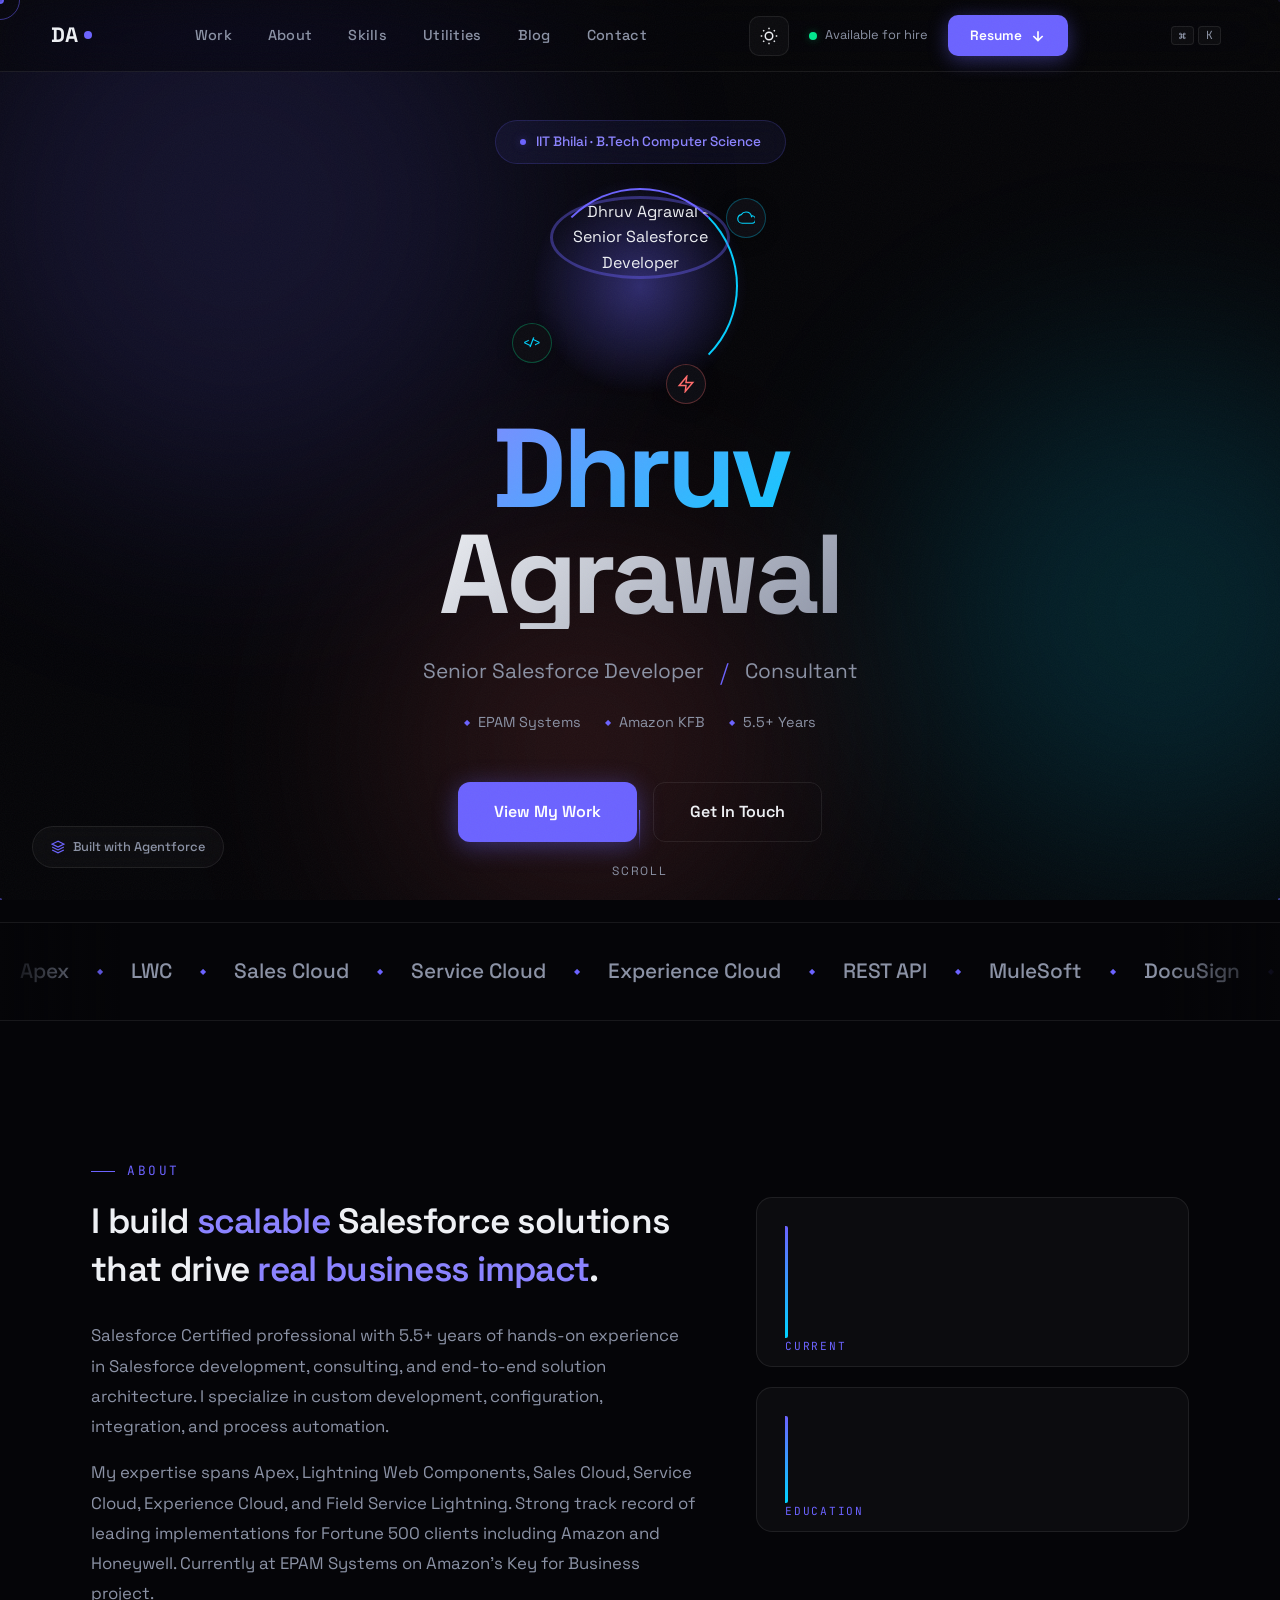
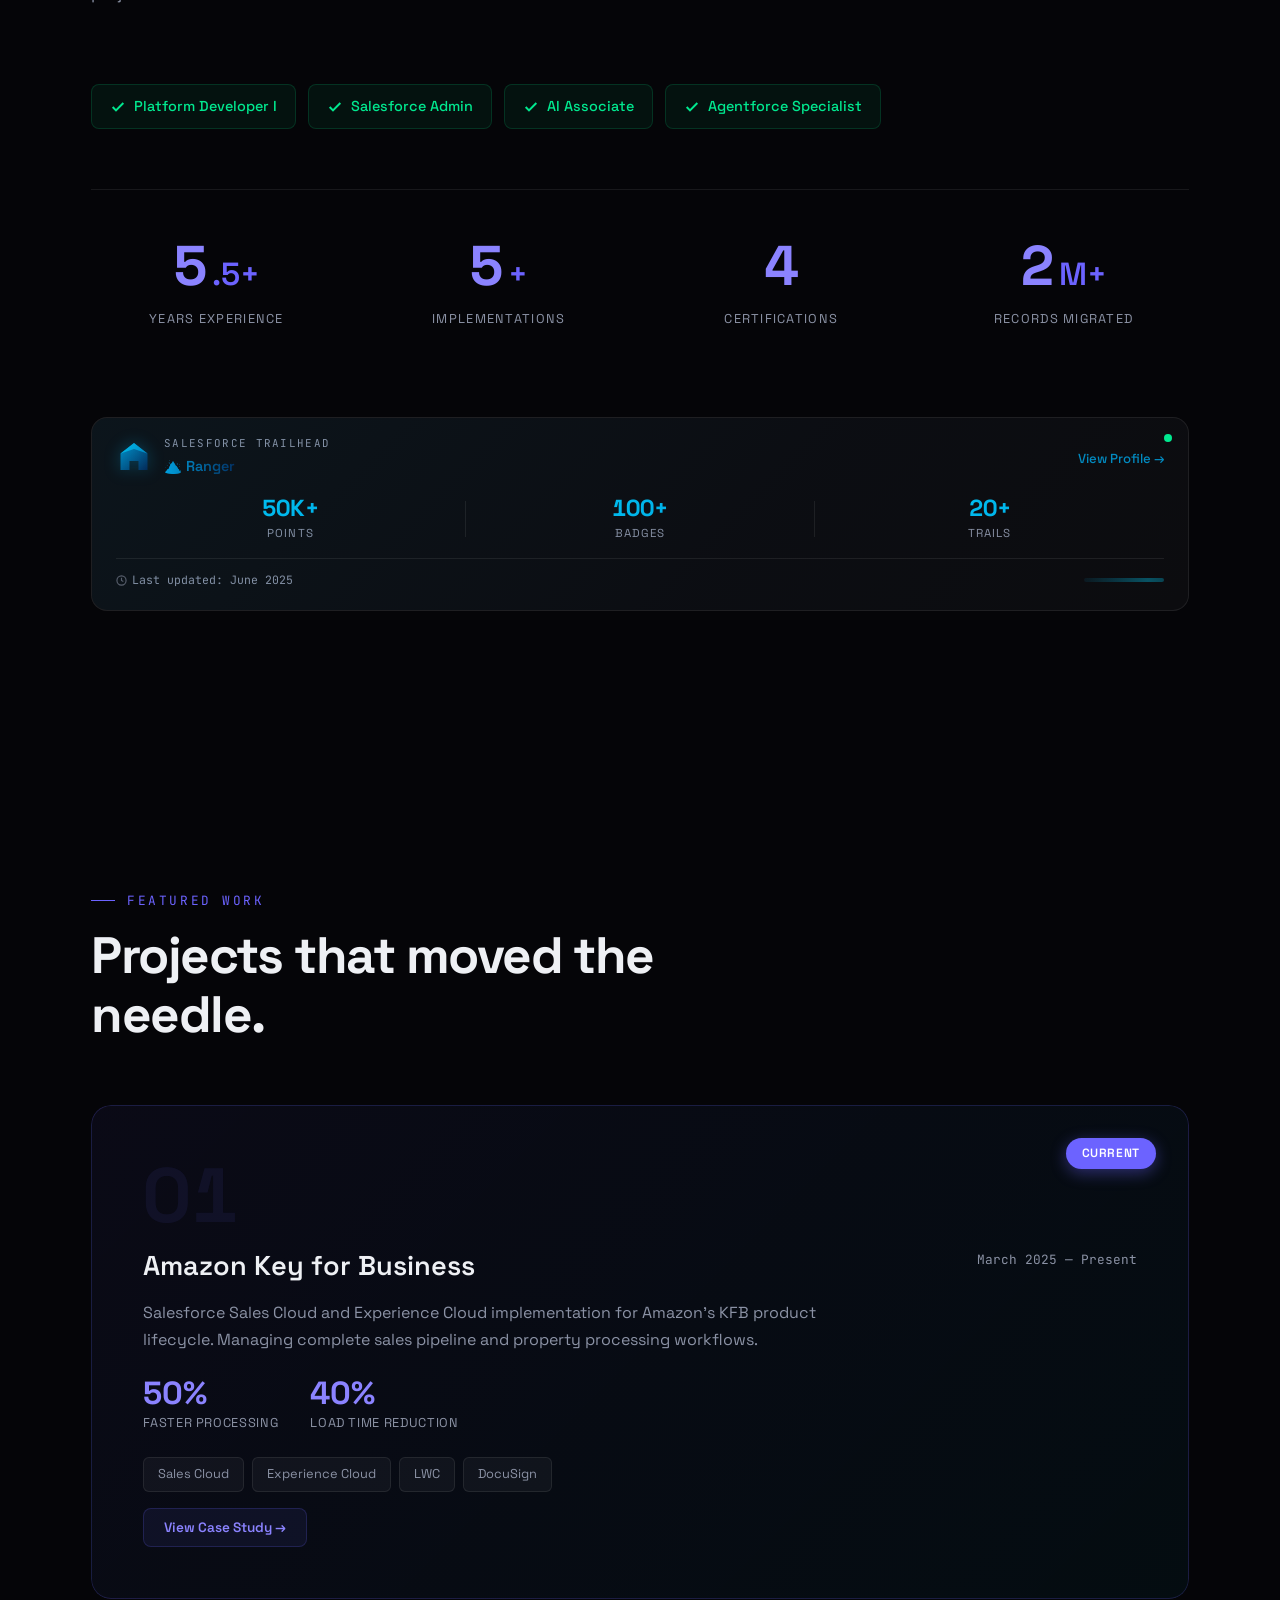
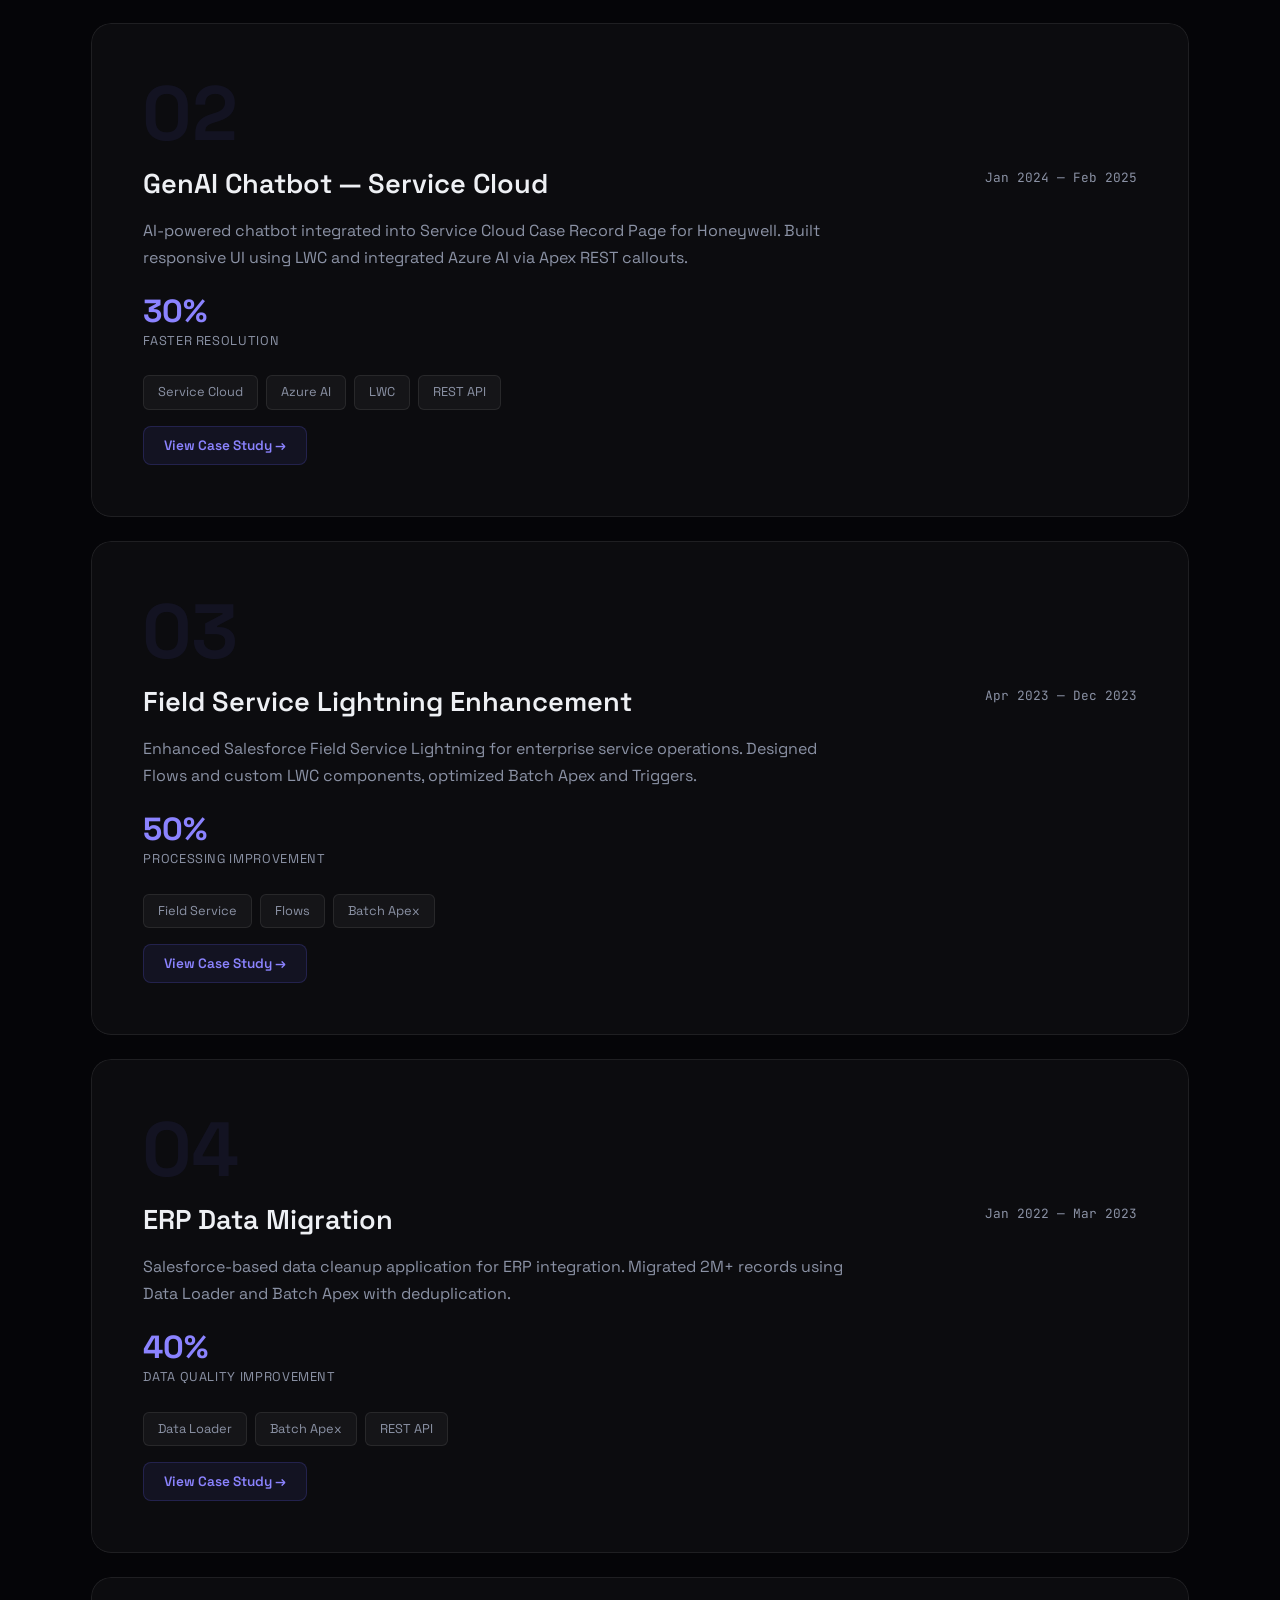
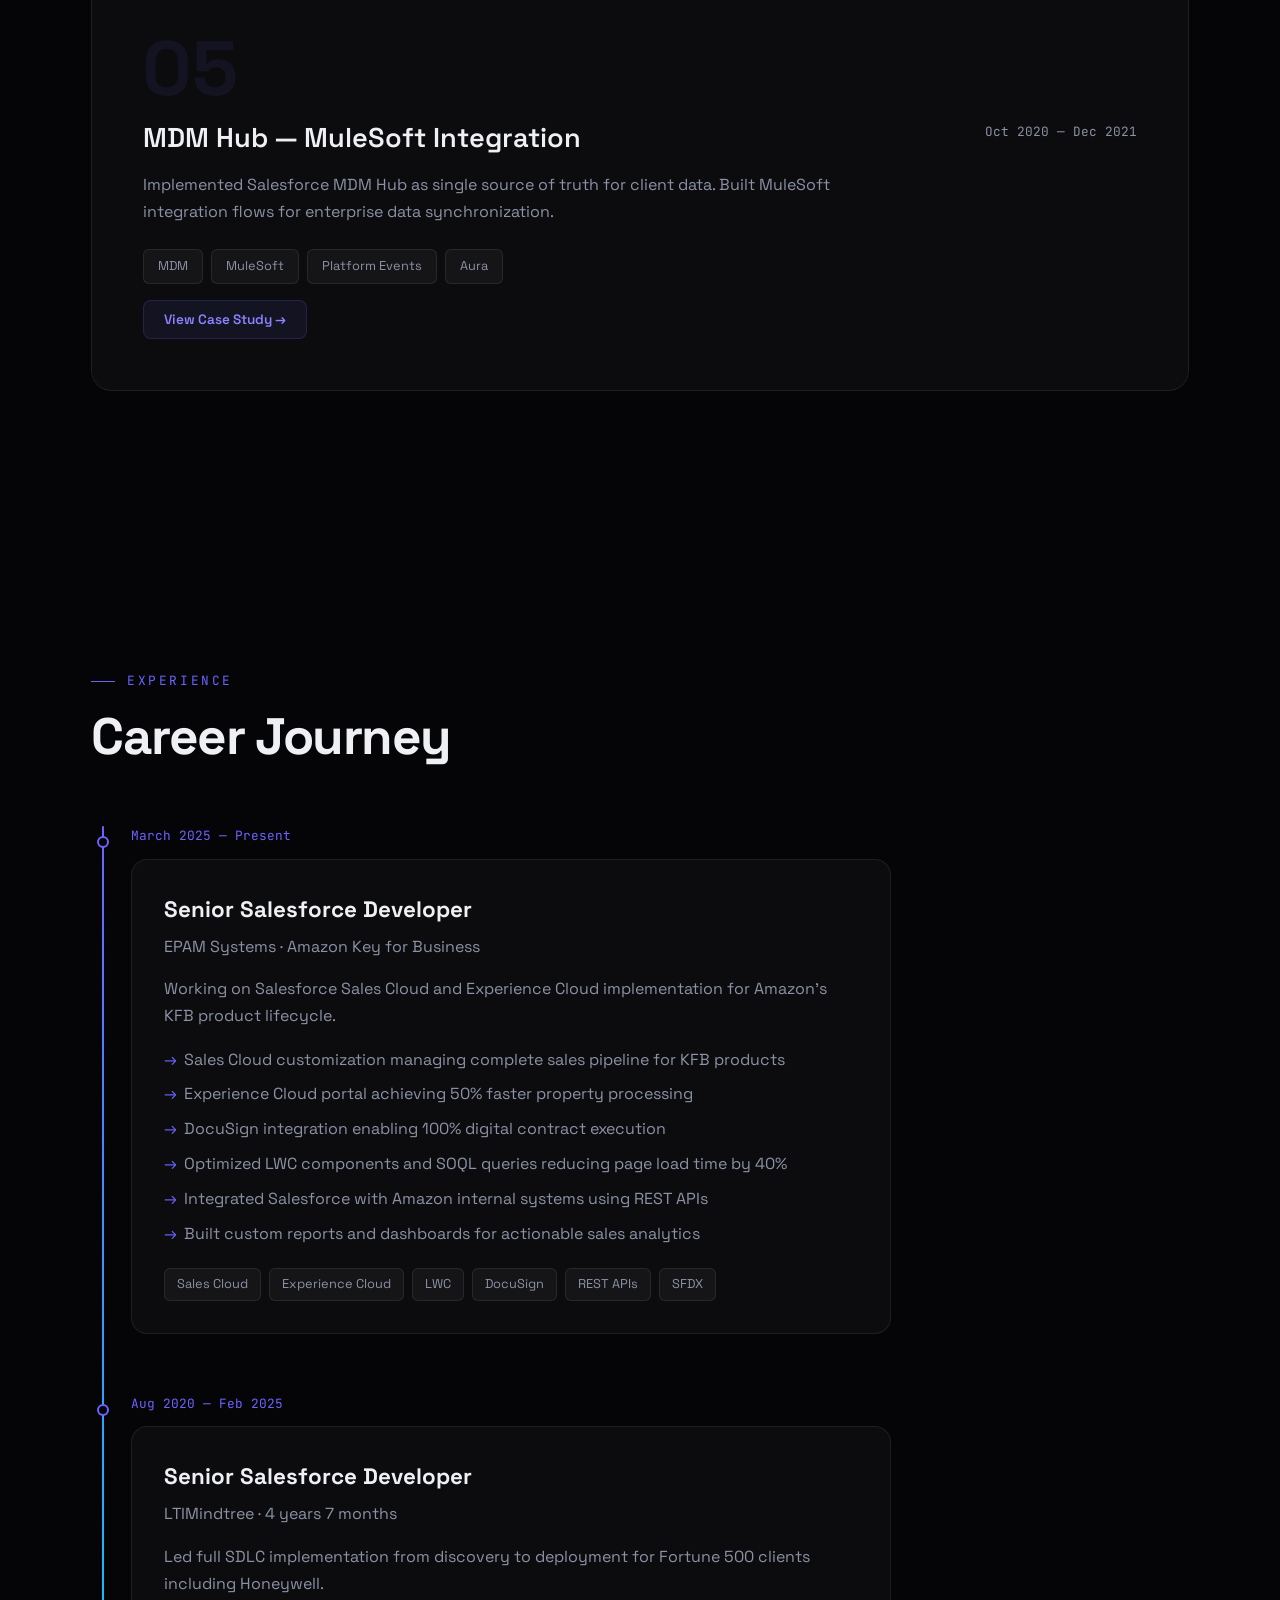
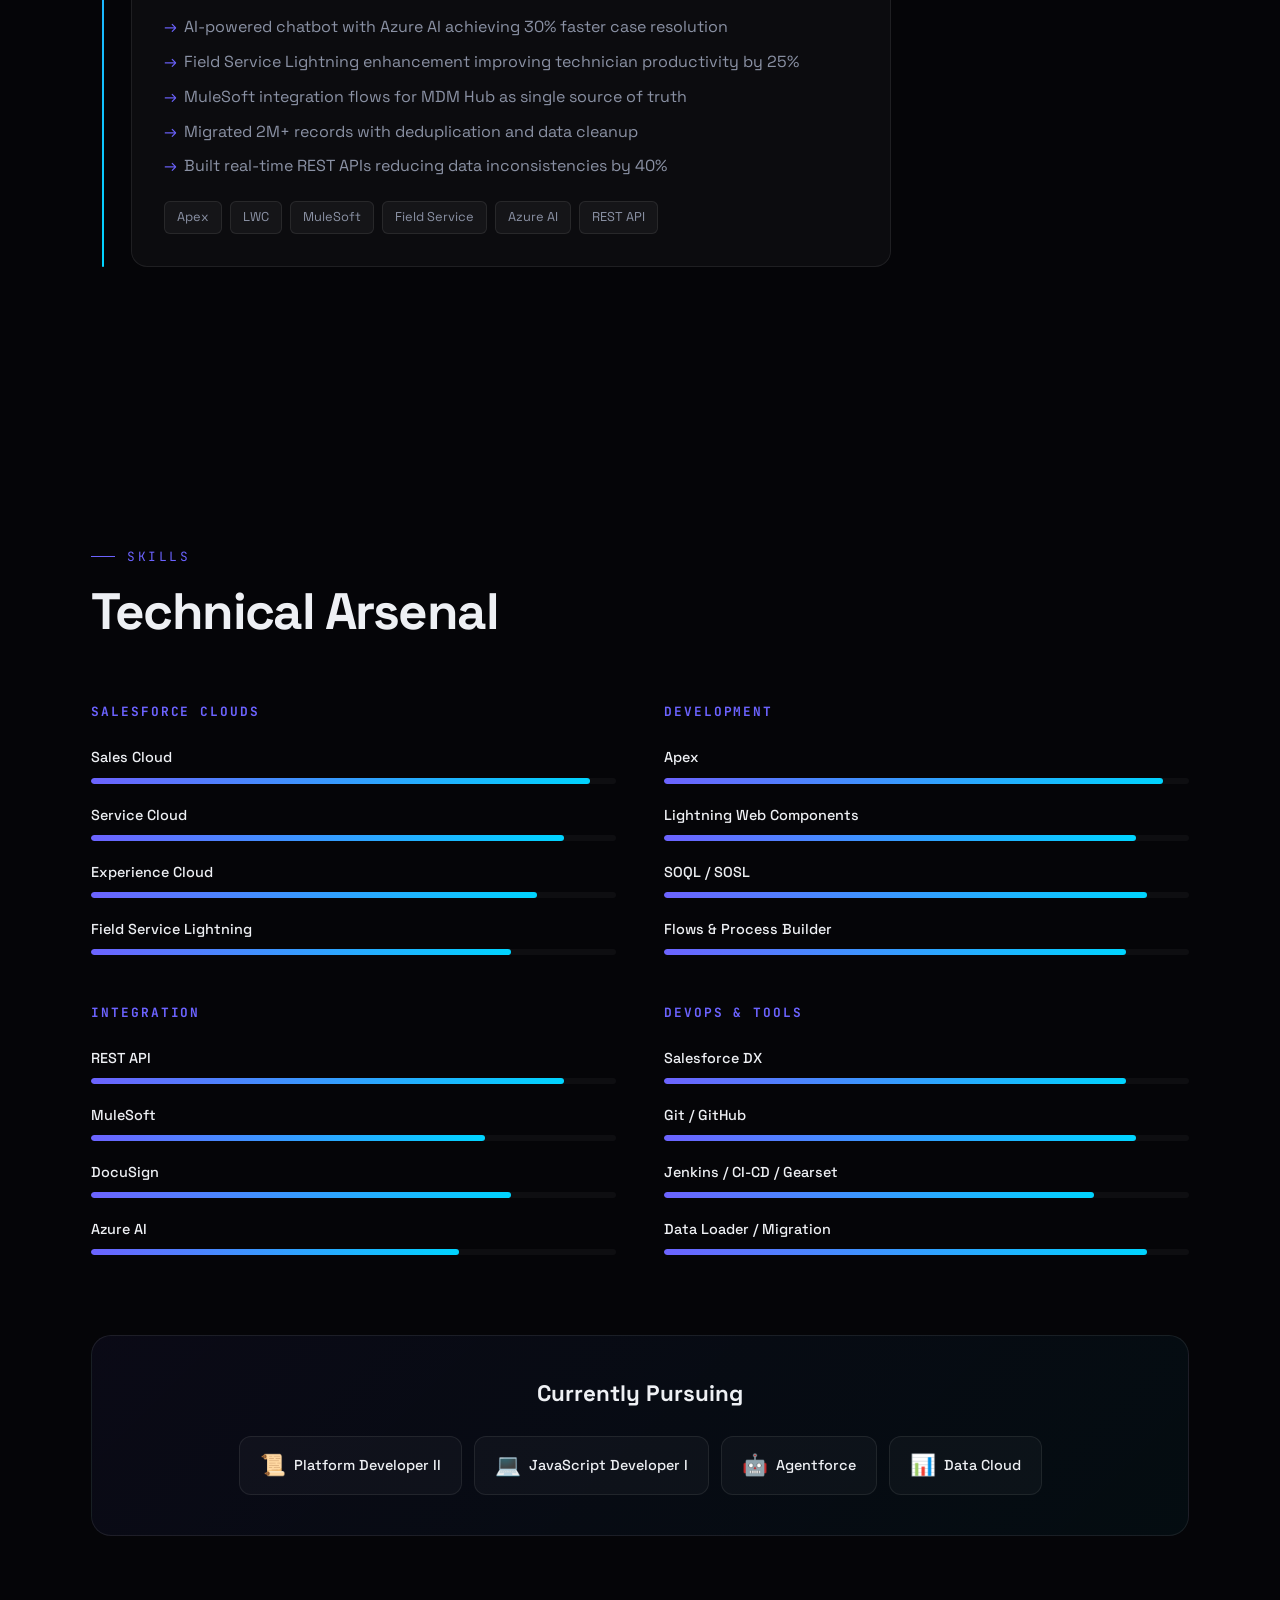
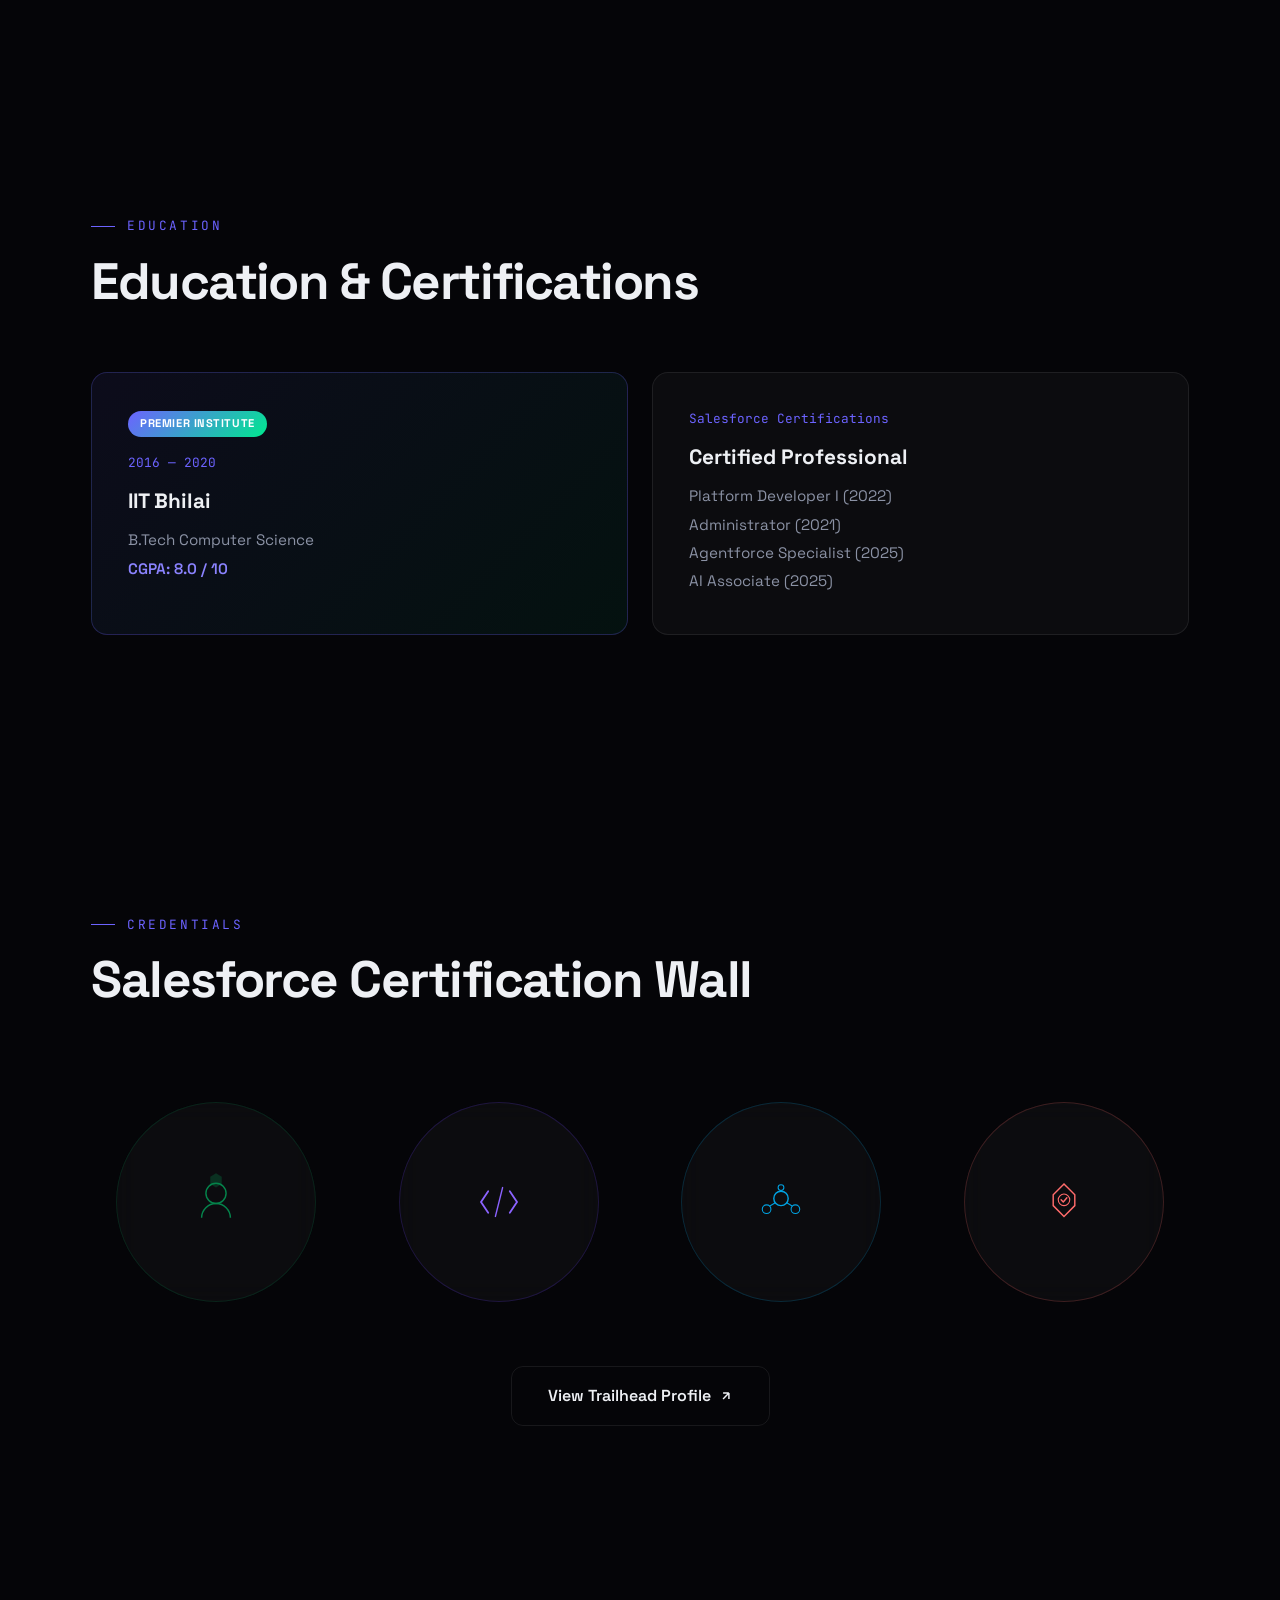
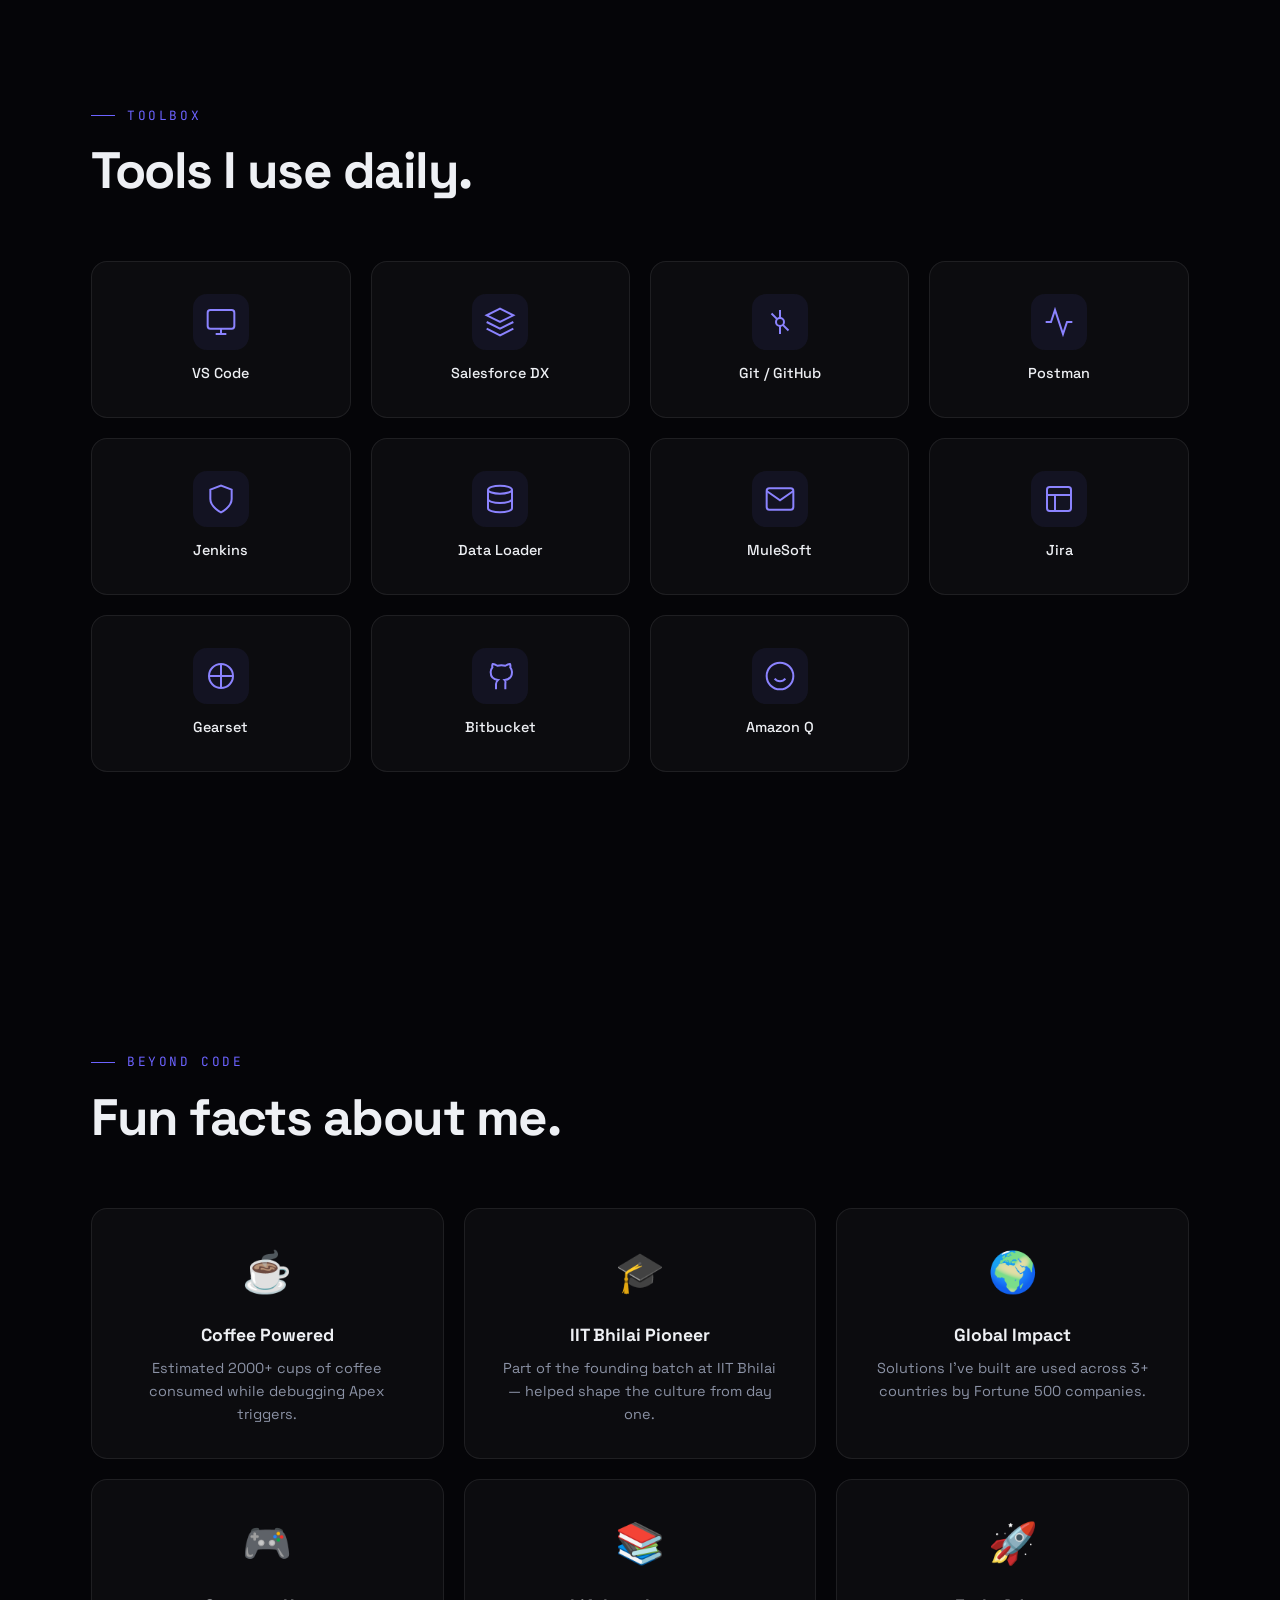
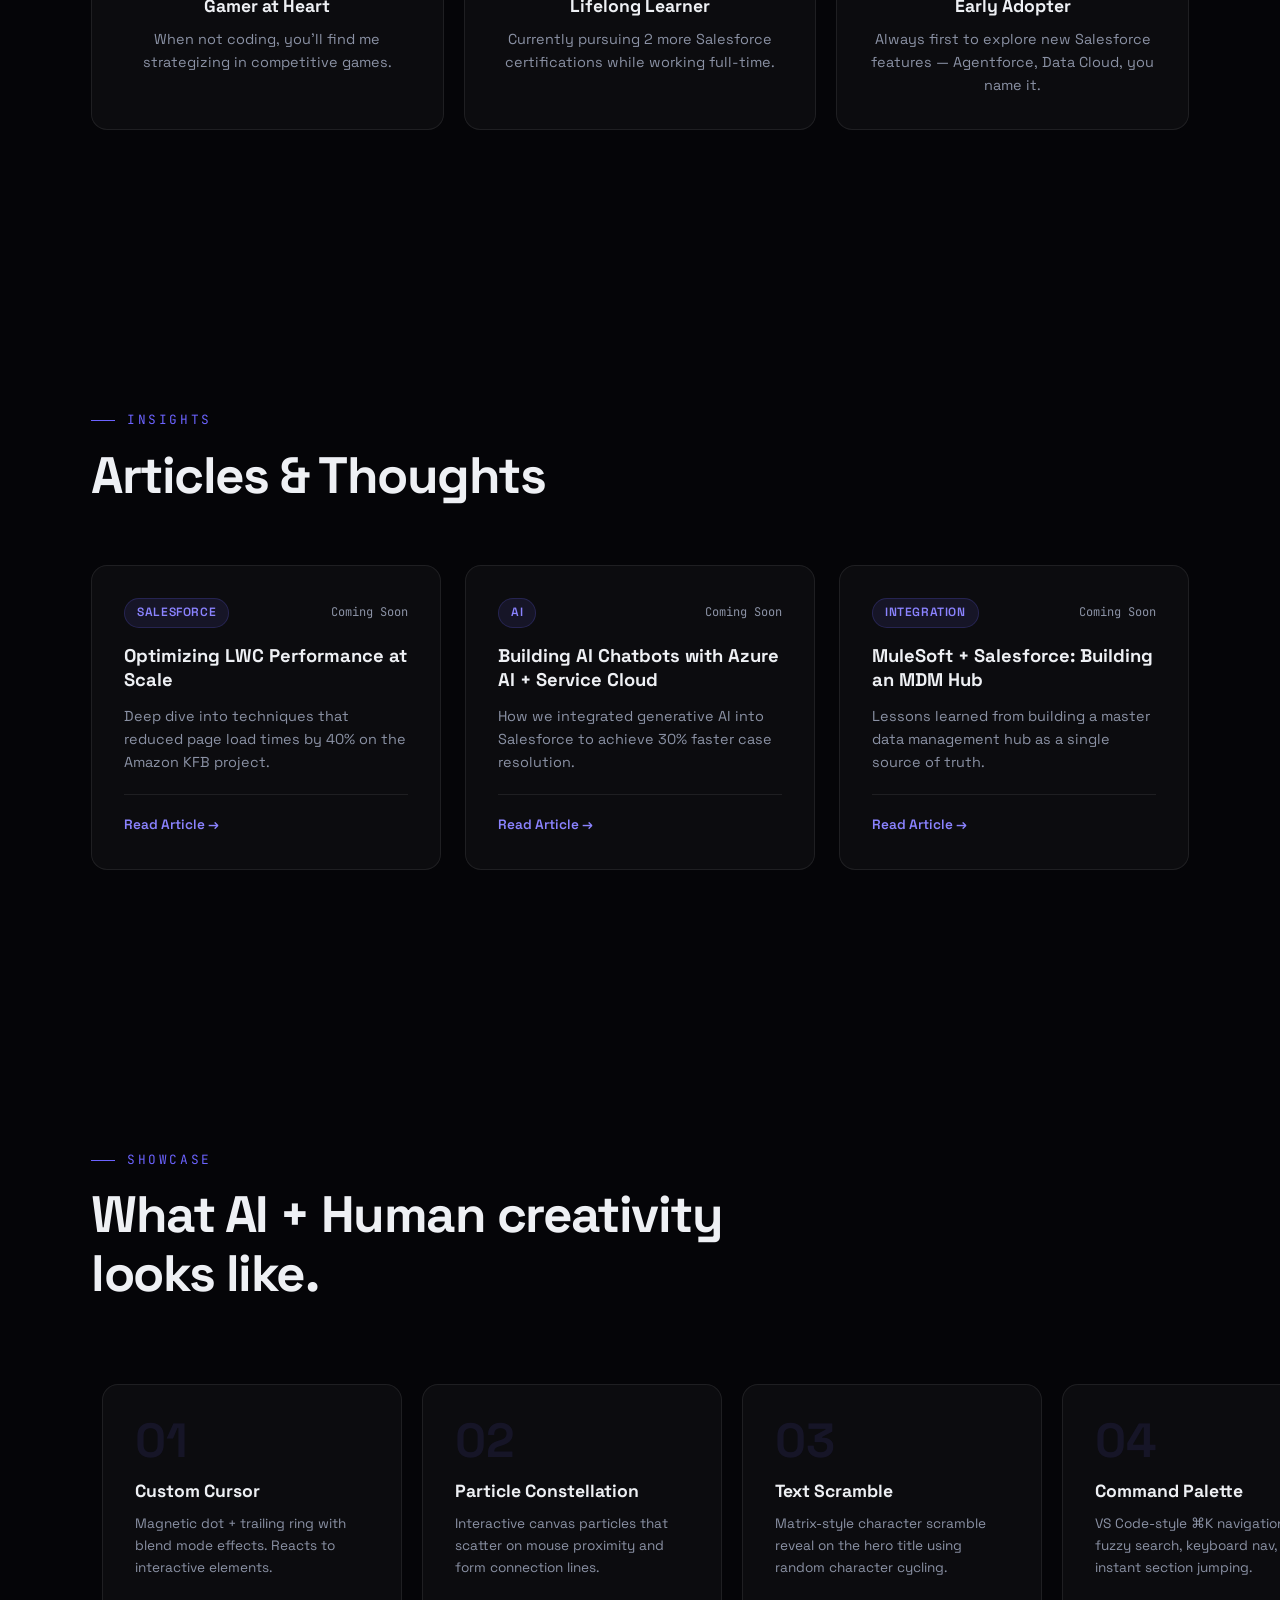
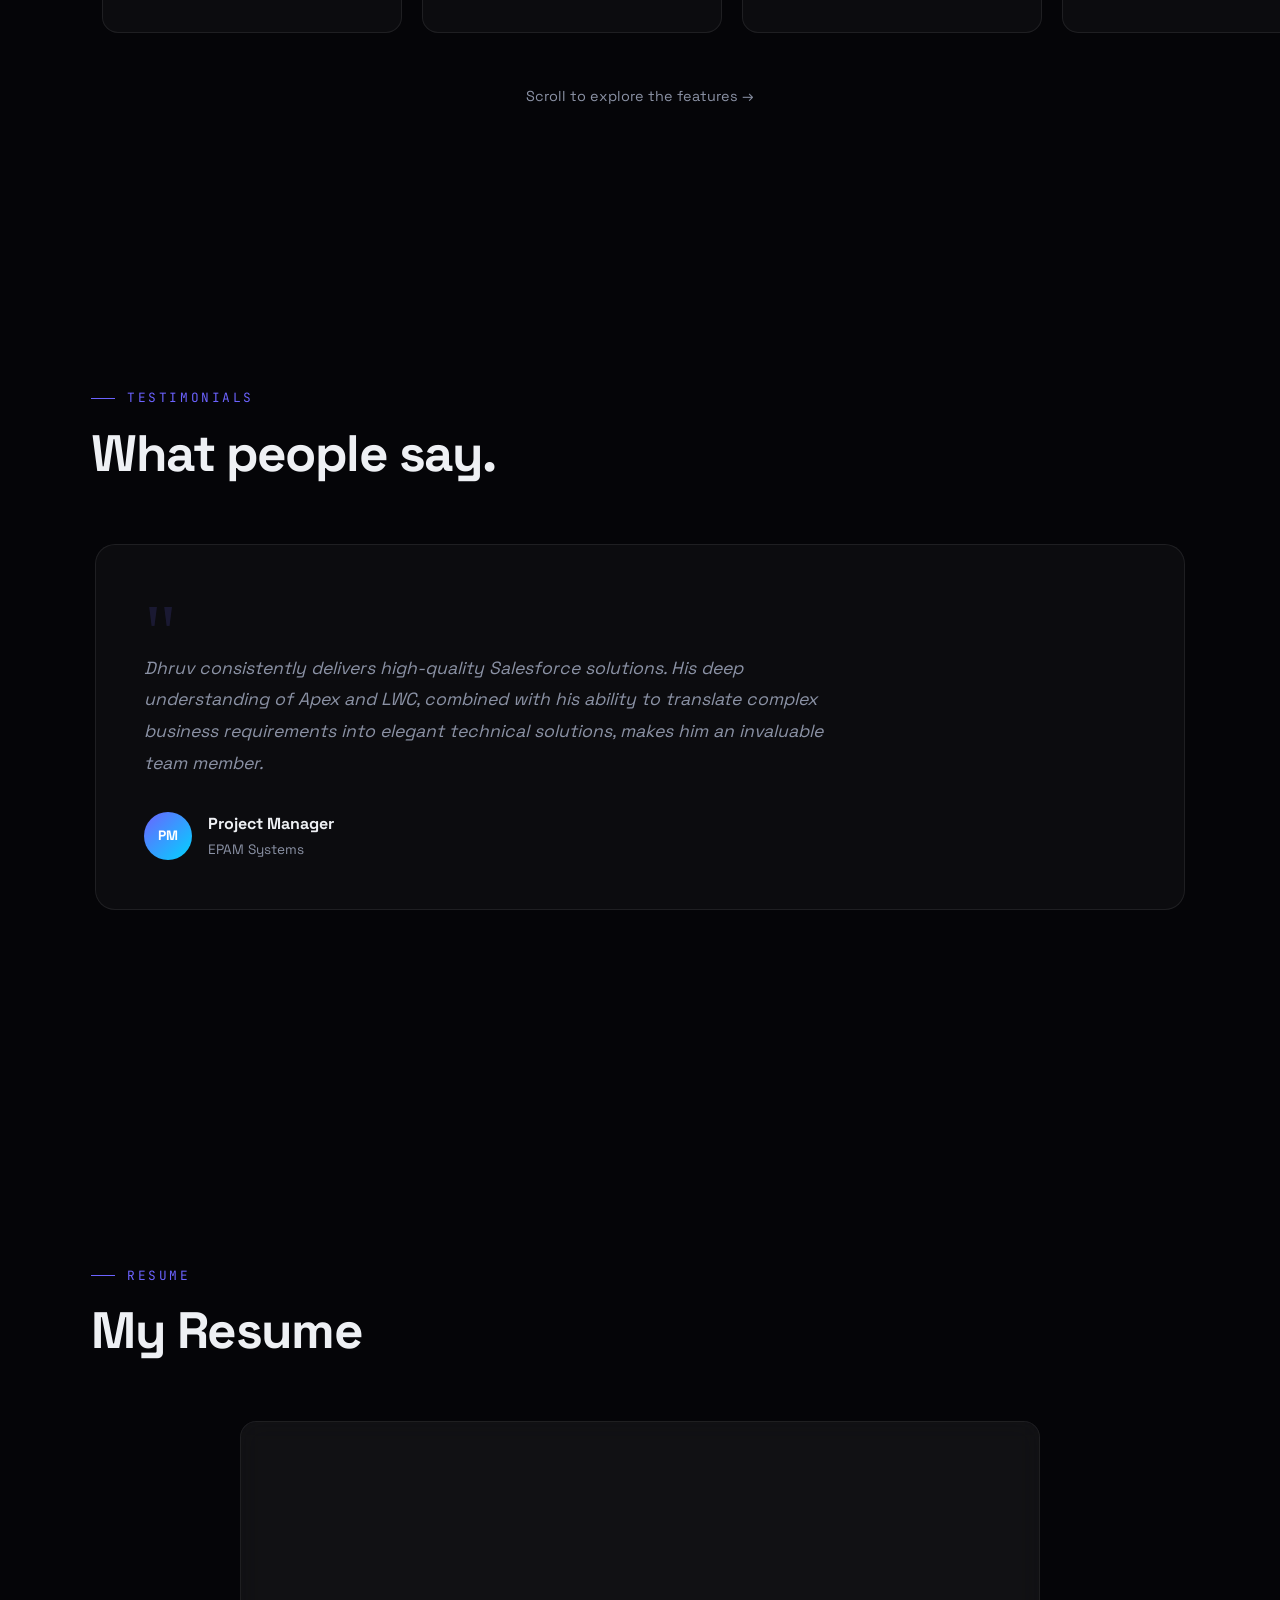
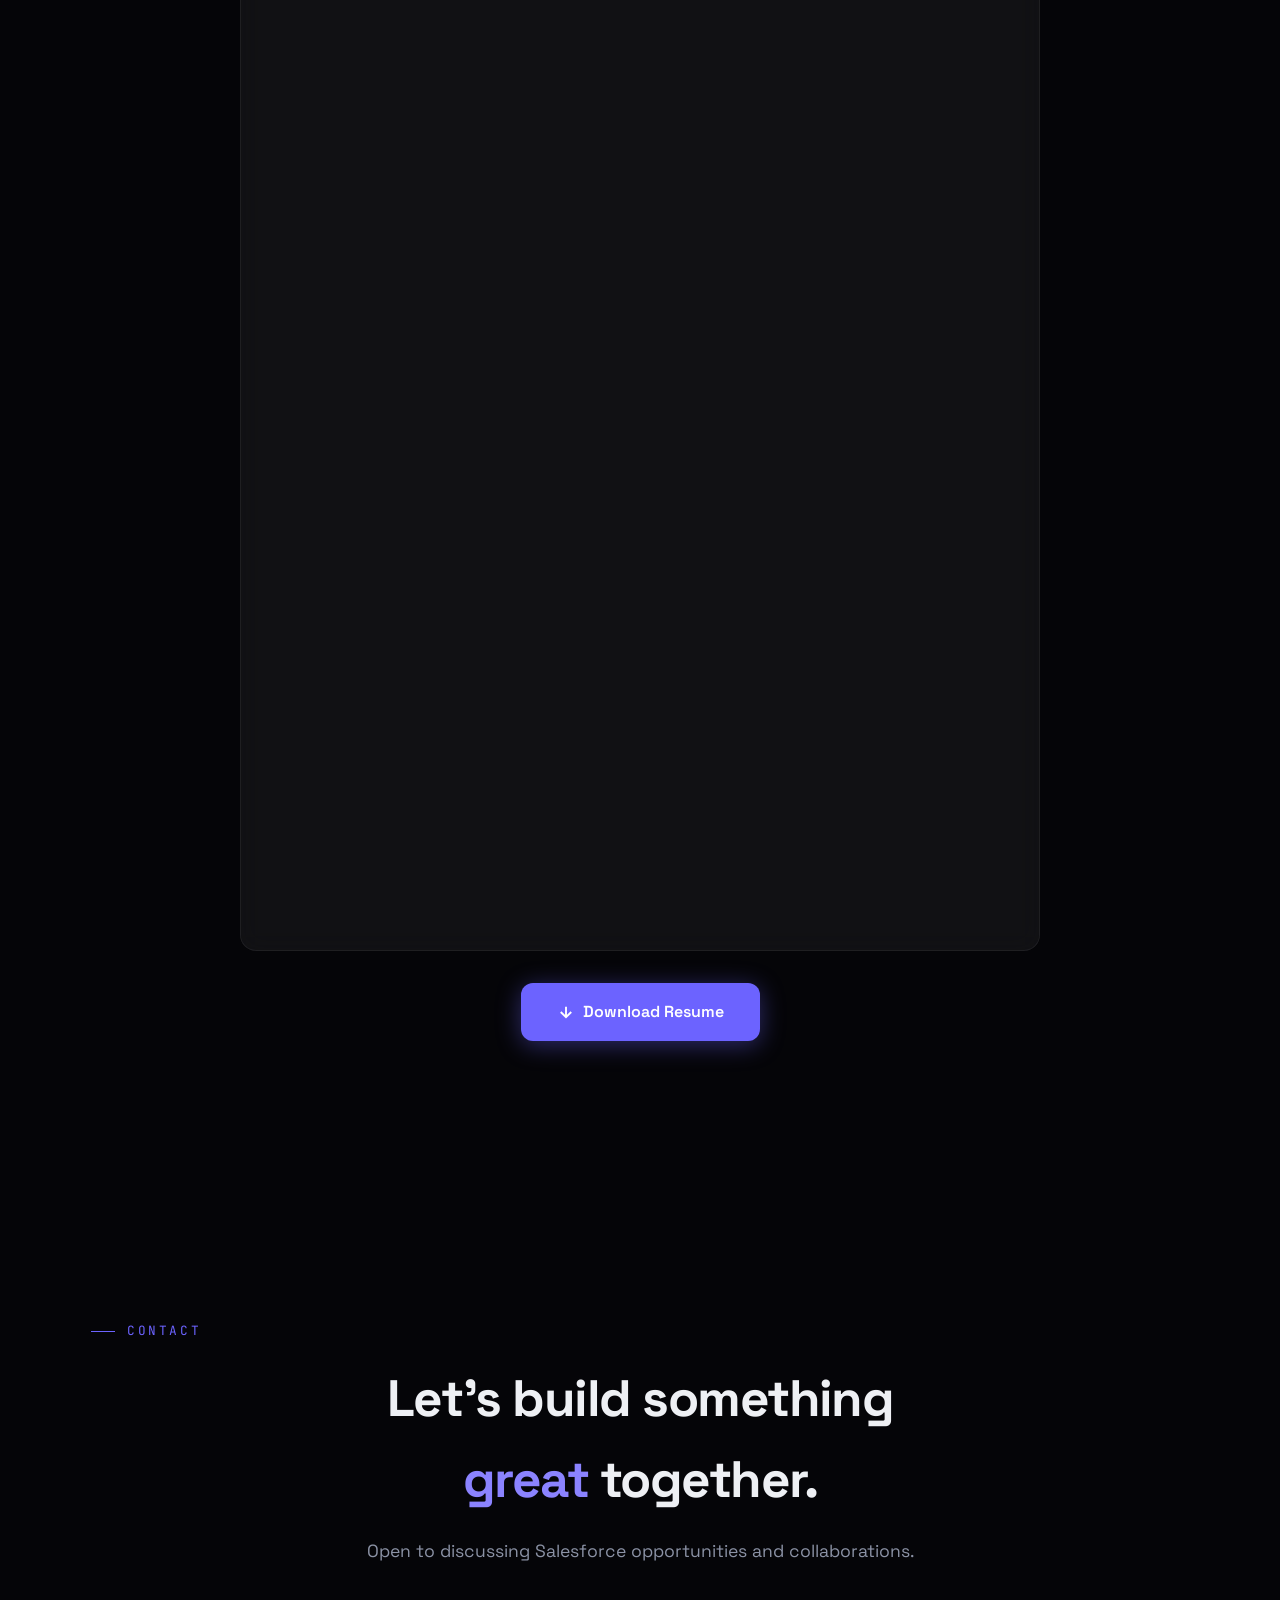
==== commit 74f24b83: "Add files via upload" ====
--- a/index.html
+++ b/index.html
@@ -13,6 +13,10 @@
     <meta name="robots" content="index, follow">
     <meta name="google-site-verification" content="Vq-t6Bo-RiQTqJQGMoofFzcRRsWcFLXWnHr4cZt8O1o" />
     <link rel="canonical" href="https://dhruvagrawal-16.github.io/">
+    
+    <!-- Theme Color -->
+    <meta name="theme-color" content="#0a0a1a" media="(prefers-color-scheme: dark)">
+    <meta name="theme-color" content="#f0f2f8" media="(prefers-color-scheme: light)">
     
     <!-- Open Graph / Facebook -->
     <meta property="og:type" content="website">
@@ -57,7 +61,8 @@
     
     <link rel="preconnect" href="https://fonts.googleapis.com">
     <link rel="preconnect" href="https://fonts.gstatic.com" crossorigin>
-    <link href="https://fonts.googleapis.com/css2?family=Space+Grotesk:wght@300;400;500;600;700&family=JetBrains+Mono:wght@400;500&display=swap" rel="stylesheet">
+    <link rel="preload" as="style" href="https://fonts.googleapis.com/css2?family=Space+Grotesk:wght@300;400;500;600;700&family=JetBrains+Mono:wght@400;500&display=swap" onload="this.onload=null;this.rel='stylesheet'">
+    <noscript><link href="https://fonts.googleapis.com/css2?family=Space+Grotesk:wght@300;400;500;600;700&family=JetBrains+Mono:wght@400;500&display=swap" rel="stylesheet"></noscript>
     <link rel="stylesheet" href="style.css">
     
     <!-- GSAP + ScrollTrigger -->
@@ -113,13 +118,13 @@
         <svg width="20" height="20" viewBox="0 0 24 24" fill="none" stroke="currentColor" stroke-width="2.5"><path d="M12 19V5M5 12l7-7 7 7"/></svg>
     </button>
 
-    <!-- AI Built Badge -->
-    <div class="ai-badge" aria-hidden="true">
+    <!-- Agentforce Badge (hidden link to tax calculator) -->
+    <a href="tools.html" class="ai-badge" style="text-decoration:none;color:inherit;" title="Built with Agentforce">
         <div class="ai-badge-inner">
             <svg width="14" height="14" viewBox="0 0 24 24" fill="none" stroke="currentColor" stroke-width="2"><path d="M12 2L2 7l10 5 10-5-10-5zM2 17l10 5 10-5M2 12l10 5 10-5"/></svg>
-            <span>Built with AI</span>
+            <span>Built with Agentforce</span>
         </div>
-    </div>
+    </a>
 
     <a href="#main" class="skip-link">Skip to main content</a>
 
@@ -163,6 +168,11 @@
                     <span class="cmd-item-text">Tools</span>
                     <span class="cmd-item-hint">Daily workflow</span>
                 </a>
+                <a href="#certifications" class="cmd-item" data-keywords="certifications badges salesforce trailhead credentials">
+                    <span class="cmd-item-icon">🏅</span>
+                    <span class="cmd-item-text">Certifications</span>
+                    <span class="cmd-item-hint">Salesforce credentials</span>
+                </a>
                 <a href="#funfacts" class="cmd-item" data-keywords="fun facts personal hobbies">
                     <span class="cmd-item-icon">🎯</span>
                     <span class="cmd-item-text">Fun Facts</span>
@@ -183,6 +193,11 @@
                     <span class="cmd-item-text">Download Resume</span>
                     <span class="cmd-item-hint">PDF download</span>
                 </a>
+                <a href="tools.html" class="cmd-item" data-keywords="tools utilities calculator tax sip emi salary hike investment">
+                    <span class="cmd-item-icon">⚡</span>
+                    <span class="cmd-item-text">Utilities</span>
+                    <span class="cmd-item-hint">Financial calculators</span>
+                </a>
             </div>
             <div class="cmd-footer">
                 <span><kbd>↑↓</kbd> Navigate</span>
@@ -202,13 +217,16 @@
             <a href="#work" data-text="Work">Work</a>
             <a href="#about" data-text="About">About</a>
             <a href="#skills" data-text="Skills">Skills</a>
+            <a href="tools.html" data-text="Utilities">Utilities</a>
             <a href="#blog" data-text="Blog">Blog</a>
             <a href="#contact" data-text="Contact">Contact</a>
         </div>
         <div class="nav-actions">
-            <button class="theme-toggle" aria-label="Toggle light/dark theme" title="Toggle theme">
+            <button class="theme-toggle" aria-label="Cycle theme" title="Cycle theme: Dark → Light → Salesforce → Ocean">
                 <svg class="icon-sun" width="18" height="18" viewBox="0 0 24 24" fill="none" stroke="currentColor" stroke-width="2"><circle cx="12" cy="12" r="5"/><path d="M12 1v2M12 21v2M4.22 4.22l1.42 1.42M18.36 18.36l1.42 1.42M1 12h2M21 12h2M4.22 19.78l1.42-1.42M18.36 5.64l1.42-1.42"/></svg>
                 <svg class="icon-moon" width="18" height="18" viewBox="0 0 24 24" fill="none" stroke="currentColor" stroke-width="2"><path d="M21 12.79A9 9 0 1111.21 3 7 7 0 0021 12.79z"/></svg>
+                <svg class="icon-cloud" width="18" height="18" viewBox="0 0 24 24" fill="none" stroke="currentColor" stroke-width="2"><path d="M18 10h-1.26A8 8 0 1 0 9 20h9a5 5 0 0 0 0-10z"/></svg>
+                <svg class="icon-wave" width="18" height="18" viewBox="0 0 24 24" fill="none" stroke="currentColor" stroke-width="2"><path d="M2 12c1.5-3 3-4.5 4.5-4.5S9 9 10.5 9 13.5 6 15 6s3 1.5 4.5 4.5"/><path d="M2 17c1.5-3 3-4.5 4.5-4.5S9 14 10.5 14 13.5 11 15 11s3 1.5 4.5 4.5"/></svg>
             </button>
             <div class="nav-status">
                 <span class="status-dot"></span>
@@ -232,7 +250,7 @@
             <a href="#work">Work</a>
             <a href="#about">About</a>
             <a href="#skills">Skills</a>
-            <a href="#tools">Tools</a>
+            <a href="tools.html">Utilities</a>
             <a href="#blog">Blog</a>
             <a href="#contact">Contact</a>
             <a href="DhruvAgrawal_Resume.pdf" download>Resume ↓</a>
@@ -250,7 +268,7 @@
                 
                 <div class="hero-photo-wrap reveal-up" style="--delay: 0.1s">
                     <div class="photo-ring" aria-hidden="true"></div>
-                    <img src="ProfilePhoto_Dhruv_Agrawal.jpg" alt="Dhruv Agrawal - Senior Salesforce Developer" class="hero-photo" width="200" height="200">
+                    <img src="ProfilePhoto_Dhruv_Agrawal.jpg" alt="Dhruv Agrawal - Senior Salesforce Developer" class="hero-photo" width="200" height="200" fetchpriority="high">
                     <div class="photo-glow" aria-hidden="true"></div>
                     <!-- Salesforce Cloud Orbs -->
                     <div class="sf-orbs" aria-hidden="true">
@@ -407,6 +425,61 @@
                         <span class="stat-num" data-count="2">0</span>
                         <span class="stat-suffix">M+</span>
                         <span class="stat-label">Records Migrated</span>
+                    </div>
+                </div>
+
+                <!-- Trailhead Widget -->
+                <div class="trailhead-widget reveal-up" style="--delay: 0.4s">
+                    <div class="th-widget-inner">
+                        <div class="th-live-dot" aria-hidden="true"></div>
+                        <div class="th-header">
+                            <div class="th-brand">
+                                <svg class="th-icon" viewBox="0 0 48 48" fill="none" xmlns="http://www.w3.org/2000/svg" aria-hidden="true">
+                                    <path d="M24 4L6 18v22h12V28h12v12h12V18L24 4z" fill="url(#th-grad)" opacity="0.9"/>
+                                    <path d="M24 4L6 18l18-6 18 6L24 4z" fill="url(#th-grad2)" opacity="0.7"/>
+                                    <defs>
+                                        <linearGradient id="th-grad" x1="6" y1="4" x2="42" y2="40" gradientUnits="userSpaceOnUse">
+                                            <stop offset="0%" stop-color="#00A1E0"/>
+                                            <stop offset="100%" stop-color="#032D60"/>
+                                        </linearGradient>
+                                        <linearGradient id="th-grad2" x1="6" y1="4" x2="42" y2="18" gradientUnits="userSpaceOnUse">
+                                            <stop offset="0%" stop-color="#00D4FF"/>
+                                            <stop offset="100%" stop-color="#00A1E0"/>
+                                        </linearGradient>
+                                    </defs>
+                                </svg>
+                                <div>
+                                    <span class="th-platform">Salesforce Trailhead</span>
+                                    <span class="th-rank-badge">🏔️ Ranger</span>
+                                </div>
+                            </div>
+                            <a href="https://www.salesforce.com/trailblazer/dhruv16" target="_blank" rel="noopener noreferrer" class="th-link">
+                                View Profile <span aria-hidden="true">→</span>
+                            </a>
+                        </div>
+                        <div class="th-stats">
+                            <div class="th-stat">
+                                <span class="th-stat-val">50K+</span>
+                                <span class="th-stat-label">Points</span>
+                            </div>
+                            <div class="th-divider" aria-hidden="true"></div>
+                            <div class="th-stat">
+                                <span class="th-stat-val">100+</span>
+                                <span class="th-stat-label">Badges</span>
+                            </div>
+                            <div class="th-divider" aria-hidden="true"></div>
+                            <div class="th-stat">
+                                <span class="th-stat-val">20+</span>
+                                <span class="th-stat-label">Trails</span>
+                            </div>
+                        </div>
+                        <div class="th-footer">
+                            <span class="th-updated">
+                                <svg width="11" height="11" viewBox="0 0 24 24" fill="none" stroke="currentColor" stroke-width="2.5" aria-hidden="true"><circle cx="12" cy="12" r="10"/><path d="M12 6v6l4 2"/></svg>
+                                Last updated: June 2025
+                            </span>
+                            <span class="th-shimmer-bar" aria-hidden="true"></span>
+                        </div>
                     </div>
                 </div>
             </div>
@@ -677,6 +750,90 @@
             </div>
         </section>
 
+        <!-- ═══════════════════════════════════════ CERTIFICATIONS ═══════════════════════════════════════ -->
+        <section id="certifications" class="section">
+            <div class="container">
+                <div class="section-label reveal-up">Credentials</div>
+                <h2 class="section-heading reveal-up">Salesforce Certification Wall</h2>
+                <div class="cert-wall">
+                    <div class="cert-badge reveal-up" style="--delay:0.05s" data-cert="admin">
+                        <div class="cert-badge-inner">
+                            <div class="cert-glow"></div>
+                            <div class="cert-hex">
+                                <svg viewBox="0 0 100 100" class="cert-icon">
+                                    <circle cx="50" cy="38" r="14" fill="none" stroke="currentColor" stroke-width="2"/>
+                                    <path d="M30 72c0-11 9-20 20-20s20 9 20 20" fill="none" stroke="currentColor" stroke-width="2"/>
+                                    <path d="M50 10l8 5v10l-8 5-8-5V15z" fill="currentColor" opacity="0.3"/>
+                                </svg>
+                            </div>
+                            <div class="cert-info">
+                                <span class="cert-name">Salesforce Administrator</span>
+                                <span class="cert-year">2021</span>
+                            </div>
+                        </div>
+                    </div>
+                    <div class="cert-badge reveal-up" style="--delay:0.15s" data-cert="dev">
+                        <div class="cert-badge-inner">
+                            <div class="cert-glow"></div>
+                            <div class="cert-hex">
+                                <svg viewBox="0 0 100 100" class="cert-icon">
+                                    <polyline points="35,35 25,50 35,65" fill="none" stroke="currentColor" stroke-width="2.5" stroke-linecap="round"/>
+                                    <polyline points="65,35 75,50 65,65" fill="none" stroke="currentColor" stroke-width="2.5" stroke-linecap="round"/>
+                                    <line x1="55" y1="30" x2="45" y2="70" stroke="currentColor" stroke-width="2" stroke-linecap="round"/>
+                                </svg>
+                            </div>
+                            <div class="cert-info">
+                                <span class="cert-name">Platform Developer I</span>
+                                <span class="cert-year">2022</span>
+                            </div>
+                        </div>
+                    </div>
+                    <div class="cert-badge reveal-up" style="--delay:0.25s" data-cert="ai">
+                        <div class="cert-badge-inner">
+                            <div class="cert-glow"></div>
+                            <div class="cert-hex">
+                                <svg viewBox="0 0 100 100" class="cert-icon">
+                                    <circle cx="50" cy="45" r="10" fill="none" stroke="currentColor" stroke-width="2"/>
+                                    <circle cx="30" cy="60" r="6" fill="none" stroke="currentColor" stroke-width="1.5"/>
+                                    <circle cx="70" cy="60" r="6" fill="none" stroke="currentColor" stroke-width="1.5"/>
+                                    <line x1="42" y1="51" x2="34" y2="56" stroke="currentColor" stroke-width="1.5"/>
+                                    <line x1="58" y1="51" x2="66" y2="56" stroke="currentColor" stroke-width="1.5"/>
+                                    <circle cx="50" cy="30" r="4" fill="none" stroke="currentColor" stroke-width="1.5"/>
+                                    <line x1="50" y1="34" x2="50" y2="35" stroke="currentColor" stroke-width="1.5"/>
+                                </svg>
+                            </div>
+                            <div class="cert-info">
+                                <span class="cert-name">AI Associate</span>
+                                <span class="cert-year">2025</span>
+                            </div>
+                        </div>
+                    </div>
+                    <div class="cert-badge reveal-up" style="--delay:0.35s" data-cert="agent">
+                        <div class="cert-badge-inner">
+                            <div class="cert-glow"></div>
+                            <div class="cert-hex">
+                                <svg viewBox="0 0 100 100" class="cert-icon">
+                                    <path d="M50 25L65 40V55L50 70L35 55V40Z" fill="none" stroke="currentColor" stroke-width="2"/>
+                                    <circle cx="50" cy="47" r="8" fill="none" stroke="currentColor" stroke-width="1.5"/>
+                                    <path d="M46 47l3 3 5-6" fill="none" stroke="currentColor" stroke-width="2" stroke-linecap="round" stroke-linejoin="round"/>
+                                </svg>
+                            </div>
+                            <div class="cert-info">
+                                <span class="cert-name">Agentforce Specialist</span>
+                                <span class="cert-year">2025</span>
+                            </div>
+                        </div>
+                    </div>
+                </div>
+                <p class="cert-wall-cta reveal-up" style="--delay:0.4s">
+                    <a href="https://www.salesforce.com/trailblazer/dhruv16" target="_blank" rel="noopener" class="btn-ghost magnetic" style="display:inline-flex;gap:8px;align-items:center;">
+                        <span>View Trailhead Profile</span>
+                        <svg width="14" height="14" viewBox="0 0 24 24" fill="none" stroke="currentColor" stroke-width="2.5"><path d="M7 17L17 7M17 7H7M17 7v10"/></svg>
+                    </a>
+                </p>
+            </div>
+        </section>
+
         <!-- ═══════════════════════════════════════ TOOLS ═══════════════════════════════════════ -->
         <section id="tools" class="section">
             <div class="container">
@@ -931,6 +1088,33 @@
                             <svg width="20" height="20" viewBox="0 0 24 24" fill="none" stroke="currentColor" stroke-width="2"><path d="M5 12h14M12 5l7 7-7 7"/></svg>
                         </button>
                     </div>
+                </div>
+            </div>
+        </section>
+
+        <!-- ═══════════════════════════════════════ RESUME ═══════════════════════════════════════ -->
+        <section id="resume" class="section">
+            <div class="container">
+                <div class="section-label reveal-up">Resume</div>
+                <h2 class="section-heading reveal-up">My Resume</h2>
+                <div class="resume-viewer reveal-up" style="--delay: 0.1s">
+                    <iframe
+                        src="DhruvAgrawal_Resume.pdf"
+                        class="resume-iframe"
+                        title="Dhruv Agrawal Resume"
+                        aria-label="Embedded PDF resume viewer">
+                        <p class="resume-fallback">
+                            Your browser doesn't support inline PDFs.
+                            <a href="DhruvAgrawal_Resume.pdf" download>Download the resume</a> instead.
+                        </p>
+                    </iframe>
+                </div>
+                <div class="resume-actions reveal-up" style="--delay: 0.2s">
+                    <a href="DhruvAgrawal_Resume.pdf" class="btn-primary magnetic" download>
+                        <svg width="18" height="18" viewBox="0 0 24 24" fill="none" stroke="currentColor" stroke-width="2.5"><path d="M12 5v14M5 12l7 7 7-7"/></svg>
+                        <span>Download Resume</span>
+                        <div class="btn-shimmer"></div>
+                    </a>
                 </div>
             </div>
         </section>
@@ -1008,5 +1192,11 @@
 
     <script src="script.js"></script>
     <script src="gsap-animations.js"></script>
+    <noscript>
+        <style>.cinematic-intro, #particles, #cursorTrail, .cursor-dot, .cursor-ring, .floating-code, .noise { display: none !important; }</style>
+        <div style="position:fixed;bottom:0;left:0;right:0;background:#6366f1;color:#fff;text-align:center;padding:10px;font-family:system-ui,sans-serif;font-size:14px;z-index:9999;">
+            This site works best with JavaScript enabled for animations and interactive features.
+        </div>
+    </noscript>
 </body>
 </html>
--- a/style.css
+++ b/style.css
@@ -708,6 +708,200 @@
 }
 
 /* ═══════════════════════════════════════════════════════════════
+   TRAILHEAD WIDGET
+   ═══════════════════════════════════════════════════════════════ */
+.trailhead-widget {
+    margin-top: 40px;
+}
+
+.th-widget-inner {
+    position: relative;
+    background: var(--surface);
+    border: 1px solid var(--border);
+    border-radius: 16px;
+    padding: 20px 24px;
+    overflow: hidden;
+    transition: border-color 0.3s, background 0.3s;
+}
+
+.th-widget-inner::before {
+    content: '';
+    position: absolute;
+    inset: 0;
+    background: linear-gradient(135deg, rgba(0,161,224,0.06) 0%, rgba(3,45,96,0.04) 60%, transparent 100%);
+    pointer-events: none;
+}
+
+.th-widget-inner:hover {
+    border-color: rgba(0,161,224,0.3);
+    background: var(--surface-hover);
+}
+
+/* Live pulse dot */
+.th-live-dot {
+    position: absolute;
+    top: 16px; right: 16px;
+    width: 8px; height: 8px;
+    border-radius: 50%;
+    background: #00e88f;
+    box-shadow: 0 0 0 0 rgba(0,232,143,0.5);
+    animation: th-pulse 2.4s ease-in-out infinite;
+}
+
+@keyframes th-pulse {
+    0%   { box-shadow: 0 0 0 0 rgba(0,232,143,0.5); }
+    60%  { box-shadow: 0 0 0 7px rgba(0,232,143,0); }
+    100% { box-shadow: 0 0 0 0 rgba(0,232,143,0); }
+}
+
+/* Header row */
+.th-header {
+    display: flex;
+    align-items: center;
+    justify-content: space-between;
+    gap: 12px;
+    margin-bottom: 18px;
+}
+
+.th-brand {
+    display: flex;
+    align-items: center;
+    gap: 12px;
+}
+
+.th-icon {
+    width: 36px; height: 36px;
+    flex-shrink: 0;
+    filter: drop-shadow(0 0 8px rgba(0,161,224,0.35));
+}
+
+.th-platform {
+    display: block;
+    font-family: var(--mono);
+    font-size: 0.68rem;
+    color: var(--text-secondary);
+    text-transform: uppercase;
+    letter-spacing: 0.12em;
+    line-height: 1;
+    margin-bottom: 4px;
+}
+
+.th-rank-badge {
+    display: inline-block;
+    font-size: 0.9rem;
+    font-weight: 600;
+    background: linear-gradient(90deg, #00A1E0, #032D60);
+    -webkit-background-clip: text;
+    -webkit-text-fill-color: transparent;
+    background-clip: text;
+}
+
+.th-link {
+    font-size: 0.82rem;
+    font-weight: 500;
+    color: #00A1E0;
+    text-decoration: none;
+    white-space: nowrap;
+    opacity: 0.85;
+    transition: opacity 0.2s, transform 0.2s;
+    flex-shrink: 0;
+}
+
+.th-link:hover {
+    opacity: 1;
+    transform: translateX(2px);
+}
+
+/* Stats row */
+.th-stats {
+    display: flex;
+    align-items: center;
+    gap: 0;
+    margin-bottom: 16px;
+}
+
+.th-stat {
+    flex: 1;
+    text-align: center;
+}
+
+.th-stat-val {
+    display: block;
+    font-size: 1.45rem;
+    font-weight: 700;
+    line-height: 1;
+    background: linear-gradient(135deg, #00D4FF 0%, #00A1E0 100%);
+    -webkit-background-clip: text;
+    -webkit-text-fill-color: transparent;
+    background-clip: text;
+    font-variant-numeric: tabular-nums;
+}
+
+.th-stat-label {
+    display: block;
+    font-size: 0.72rem;
+    color: var(--text-secondary);
+    text-transform: uppercase;
+    letter-spacing: 0.1em;
+    margin-top: 4px;
+}
+
+.th-divider {
+    width: 1px;
+    height: 36px;
+    background: var(--border);
+    flex-shrink: 0;
+}
+
+/* Footer */
+.th-footer {
+    display: flex;
+    align-items: center;
+    justify-content: space-between;
+    gap: 12px;
+    border-top: 1px solid var(--border);
+    padding-top: 12px;
+}
+
+.th-updated {
+    display: inline-flex;
+    align-items: center;
+    gap: 5px;
+    font-size: 0.72rem;
+    color: var(--text-secondary);
+    font-family: var(--mono);
+}
+
+.th-updated svg { opacity: 0.6; }
+
+/* Shimmer bar */
+.th-shimmer-bar {
+    display: block;
+    width: 80px;
+    height: 4px;
+    border-radius: 4px;
+    background: linear-gradient(90deg,
+        rgba(0,161,224,0.08) 0%,
+        rgba(0,212,255,0.35) 40%,
+        rgba(0,161,224,0.08) 80%
+    );
+    background-size: 200% 100%;
+    animation: th-shimmer 2s linear infinite;
+}
+
+@keyframes th-shimmer {
+    0%   { background-position: 200% center; }
+    100% { background-position: -200% center; }
+}
+
+/* Responsive */
+@media (max-width: 480px) {
+    .th-header { flex-wrap: wrap; }
+    .th-stat-val { font-size: 1.2rem; }
+    .th-link { font-size: 0.78rem; }
+}
+
+/* ═══════════════════════════════════════════════════════════════
    PROJECTS
    ═══════════════════════════════════════════════════════════════ */
 .projects-stack {
@@ -1127,6 +1321,49 @@
 .edu-grade {
     color: var(--accent-light) !important;
     font-weight: 600;
+}
+
+/* ═══════════════════════════════════════════════════════════════
+   RESUME VIEWER
+   ═══════════════════════════════════════════════════════════════ */
+.resume-viewer {
+    max-width: 800px;
+    margin: 0 auto 32px;
+    background: var(--surface);
+    border: 1px solid var(--border);
+    border-radius: 16px;
+    overflow: hidden;
+    backdrop-filter: blur(12px);
+    -webkit-backdrop-filter: blur(12px);
+    transition: border-color 0.4s;
+}
+
+.resume-viewer:hover {
+    border-color: var(--border-hover);
+}
+
+.resume-iframe {
+    display: block;
+    width: 100%;
+    aspect-ratio: 1 / 1.414;
+    border: none;
+    background: rgba(255,255,255,0.02);
+}
+
+.resume-fallback a {
+    color: var(--accent-light);
+    text-decoration: underline;
+}
+
+.resume-actions {
+    text-align: center;
+}
+
+@media (max-width: 768px) {
+    .resume-iframe {
+        aspect-ratio: 1 / 1.6;
+        min-height: 480px;
+    }
 }
 
 /* ═══════════════════════════════════════════════════════════════
@@ -1707,10 +1944,16 @@
     outline-offset: 4px;
 }
 
-.icon-moon { display: none; }
+.icon-moon, .icon-cloud, .icon-wave { display: none; }
 
 [data-theme="light"] .icon-sun { display: none; }
 [data-theme="light"] .icon-moon { display: block; }
+
+[data-theme="salesforce"] .icon-sun { display: none; }
+[data-theme="salesforce"] .icon-cloud { display: block; }
+
+[data-theme="ocean"] .icon-sun { display: none; }
+[data-theme="ocean"] .icon-wave { display: block; }
 
 /* Light Theme */
 [data-theme="light"] {
@@ -1738,6 +1981,76 @@
     background: linear-gradient(135deg, #1a1a2e 0%, #5a5f7a 100%);
     -webkit-background-clip: text; background-clip: text;
 }
+
+/* ═══════════════════════════════════════════════════════════════
+   SALESFORCE THEME
+   ═══════════════════════════════════════════════════════════════ */
+[data-theme="salesforce"] {
+    --bg: #032D60;
+    --bg-elevated: #04396e;
+    --surface: rgba(255,255,255,0.06);
+    --surface-hover: rgba(255,255,255,0.1);
+    --border: rgba(255,255,255,0.1);
+    --border-hover: rgba(255,255,255,0.2);
+    --text: #ffffff;
+    --text-secondary: #b0c4de;
+    --accent: #00A1E0;
+    --accent-light: #1ab8f5;
+    --accent-glow: rgba(0,161,224,0.4);
+    --cyan: #1ec9e8;
+    --cyan-glow: rgba(30,201,232,0.3);
+}
+
+[data-theme="salesforce"] .noise { opacity: 0.025; }
+[data-theme="salesforce"] .mesh-blob { opacity: 0.1; }
+[data-theme="salesforce"] #particles { opacity: 0.4; }
+[data-theme="salesforce"] .nav { background: rgba(3,45,96,0.7); }
+[data-theme="salesforce"] .nav.scrolled { background: rgba(3,45,96,0.9); }
+[data-theme="salesforce"] .mobile-menu { background: rgba(3,45,96,0.95); }
+[data-theme="salesforce"] .page-loader { background: #032D60; }
+[data-theme="salesforce"] .marquee-section::before { background: linear-gradient(to right, #032D60, transparent); }
+[data-theme="salesforce"] .marquee-section::after { background: linear-gradient(to left, #032D60, transparent); }
+[data-theme="salesforce"] .pcard-number { color: rgba(0,161,224,0.1); }
+[data-theme="salesforce"] .title-line:last-child {
+    background: linear-gradient(135deg, #ffffff 0%, #b0c4de 100%);
+    -webkit-background-clip: text; background-clip: text;
+}
+[data-theme="salesforce"] .code-snippet { color: rgba(0,161,224,0.06); }
+
+/* ═══════════════════════════════════════════════════════════════
+   OCEAN THEME
+   ═══════════════════════════════════════════════════════════════ */
+[data-theme="ocean"] {
+    --bg: #0a0f1a;
+    --bg-elevated: #0f1625;
+    --surface: rgba(13,148,136,0.06);
+    --surface-hover: rgba(13,148,136,0.1);
+    --border: rgba(13,148,136,0.15);
+    --border-hover: rgba(13,148,136,0.3);
+    --text: #e0f2f1;
+    --text-secondary: #80b0ab;
+    --accent: #0D9488;
+    --accent-light: #2dd4bf;
+    --accent-glow: rgba(13,148,136,0.4);
+    --cyan: #06b6d4;
+    --cyan-glow: rgba(6,182,212,0.3);
+}
+
+[data-theme="ocean"] .noise { opacity: 0.03; }
+[data-theme="ocean"] .mesh-blob { opacity: 0.12; }
+[data-theme="ocean"] #particles { opacity: 0.4; }
+[data-theme="ocean"] .nav { background: rgba(10,15,26,0.7); }
+[data-theme="ocean"] .nav.scrolled { background: rgba(10,15,26,0.9); }
+[data-theme="ocean"] .mobile-menu { background: rgba(10,15,26,0.95); }
+[data-theme="ocean"] .page-loader { background: #0a0f1a; }
+[data-theme="ocean"] .marquee-section::before { background: linear-gradient(to right, #0a0f1a, transparent); }
+[data-theme="ocean"] .marquee-section::after { background: linear-gradient(to left, #0a0f1a, transparent); }
+[data-theme="ocean"] .pcard-number { color: rgba(13,148,136,0.1); }
+[data-theme="ocean"] .title-line:last-child {
+    background: linear-gradient(135deg, #e0f2f1 0%, #80b0ab 100%);
+    -webkit-background-clip: text; background-clip: text;
+}
+[data-theme="ocean"] .code-snippet { color: rgba(13,148,136,0.06); }
 
 /* ═══════════════════════════════════════════════════════════════
    COMMAND PALETTE
@@ -2639,3 +2952,194 @@
     .sf-orb { width: 34px; height: 34px; }
     .sf-orb svg { width: 15px; height: 15px; }
 }
+
+/* ═══════════════════════════════════════════════════════════════
+   CERTIFICATION BADGE WALL
+   ═══════════════════════════════════════════════════════════════ */
+
+.cert-wall {
+    display: grid;
+    grid-template-columns: repeat(4, 1fr);
+    gap: 2rem;
+    padding: 2rem 0;
+    justify-items: center;
+}
+
+.cert-wall-cta {
+    text-align: center;
+    margin-top: 2rem;
+}
+
+/* ── Individual Badge ── */
+.cert-badge {
+    position: relative;
+    width: 100%;
+    max-width: 200px;
+    aspect-ratio: 1;
+    perspective: 600px;
+}
+
+.cert-badge-inner {
+    position: relative;
+    width: 100%;
+    height: 100%;
+    display: flex;
+    flex-direction: column;
+    align-items: center;
+    justify-content: center;
+    border-radius: 50%;
+    background: var(--surface);
+    border: 1px solid var(--border);
+    backdrop-filter: blur(12px);
+    transition: transform 0.4s var(--ease-spring), border-color 0.3s, box-shadow 0.4s;
+    cursor: pointer;
+    overflow: hidden;
+}
+
+/* ── Glow layer ── */
+.cert-glow {
+    position: absolute;
+    inset: -2px;
+    border-radius: 50%;
+    opacity: 0;
+    transition: opacity 0.4s;
+    z-index: 0;
+}
+
+/* ── Per-cert colors ── */
+[data-cert="admin"] .cert-glow { background: radial-gradient(circle, rgba(4,132,75,0.35) 0%, transparent 70%); }
+[data-cert="dev"]   .cert-glow { background: radial-gradient(circle, rgba(108,63,255,0.35) 0%, transparent 70%); }
+[data-cert="ai"]    .cert-glow { background: radial-gradient(circle, rgba(0,161,224,0.35) 0%, transparent 70%); }
+[data-cert="agent"] .cert-glow { background: radial-gradient(circle, rgba(255,107,107,0.35) 0%, transparent 70%); }
+
+[data-cert="admin"] .cert-hex  { color: #04844B; }
+[data-cert="dev"]   .cert-hex  { color: #8b63ff; }
+[data-cert="ai"]    .cert-hex  { color: #00A1E0; }
+[data-cert="agent"] .cert-hex  { color: #ff6b6b; }
+
+[data-cert="admin"] .cert-badge-inner { border-color: rgba(4,132,75,0.2); }
+[data-cert="dev"]   .cert-badge-inner { border-color: rgba(108,63,255,0.2); }
+[data-cert="ai"]    .cert-badge-inner { border-color: rgba(0,161,224,0.2); }
+[data-cert="agent"] .cert-badge-inner { border-color: rgba(255,107,107,0.2); }
+
+/* ── Hex icon area ── */
+.cert-hex {
+    position: relative;
+    z-index: 1;
+    width: 72px;
+    height: 72px;
+    display: flex;
+    align-items: center;
+    justify-content: center;
+    transition: transform 0.4s var(--ease-spring);
+}
+
+.cert-icon {
+    width: 100%;
+    height: 100%;
+}
+
+/* ── Info (name + year) ── */
+.cert-info {
+    position: absolute;
+    bottom: 16%;
+    left: 50%;
+    transform: translateX(-50%) translateY(8px);
+    text-align: center;
+    opacity: 0;
+    transition: opacity 0.35s, transform 0.35s var(--ease-spring);
+    z-index: 1;
+    pointer-events: none;
+    white-space: nowrap;
+}
+
+.cert-name {
+    display: block;
+    font-size: 0.7rem;
+    font-weight: 600;
+    color: var(--text);
+    letter-spacing: 0.02em;
+}
+
+.cert-year {
+    display: block;
+    font-size: 0.65rem;
+    font-family: var(--mono);
+    color: var(--text-secondary);
+    margin-top: 2px;
+}
+
+/* ── Floating / pulse animation ── */
+@keyframes certFloat {
+    0%, 100% { transform: translateY(0); }
+    50%      { transform: translateY(-8px); }
+}
+
+@keyframes certPulse {
+    0%, 100% { box-shadow: 0 0 0 0 transparent; }
+    50%      { box-shadow: 0 0 20px 2px var(--accent-glow); }
+}
+
+.cert-badge:nth-child(1) .cert-badge-inner { animation: certFloat 4s ease-in-out infinite; }
+.cert-badge:nth-child(2) .cert-badge-inner { animation: certFloat 4s ease-in-out 0.5s infinite; }
+.cert-badge:nth-child(3) .cert-badge-inner { animation: certFloat 4s ease-in-out 1s infinite; }
+.cert-badge:nth-child(4) .cert-badge-inner { animation: certFloat 4s ease-in-out 1.5s infinite; }
+
+/* ── Hover state ── */
+.cert-badge:hover .cert-badge-inner {
+    transform: scale(1.12);
+    border-color: var(--border-hover);
+}
+
+.cert-badge:hover .cert-glow {
+    opacity: 1;
+}
+
+.cert-badge:hover .cert-hex {
+    transform: scale(0.85) translateY(-6px);
+}
+
+.cert-badge:hover .cert-info {
+    opacity: 1;
+    transform: translateX(-50%) translateY(0);
+}
+
+[data-cert="admin"]:hover .cert-badge-inner { box-shadow: 0 8px 40px rgba(4,132,75,0.25); border-color: rgba(4,132,75,0.4); }
+[data-cert="dev"]:hover   .cert-badge-inner { box-shadow: 0 8px 40px rgba(108,63,255,0.25); border-color: rgba(108,63,255,0.4); }
+[data-cert="ai"]:hover    .cert-badge-inner { box-shadow: 0 8px 40px rgba(0,161,224,0.25); border-color: rgba(0,161,224,0.4); }
+[data-cert="agent"]:hover .cert-badge-inner { box-shadow: 0 8px 40px rgba(255,107,107,0.25); border-color: rgba(255,107,107,0.4); }
+
+/* ── Ring decoration (outer ring on hover) ── */
+.cert-badge-inner::before {
+    content: '';
+    position: absolute;
+    inset: -4px;
+    border-radius: 50%;
+    border: 1.5px dashed var(--border);
+    opacity: 0;
+    transition: opacity 0.4s, transform 0.6s;
+    transform: rotate(0deg);
+}
+
+.cert-badge:hover .cert-badge-inner::before {
+    opacity: 0.5;
+    transform: rotate(30deg);
+}
+
+/* ── Responsive ── */
+@media (max-width: 768px) {
+    .cert-wall {
+        grid-template-columns: repeat(2, 1fr);
+        gap: 1.5rem;
+    }
+    .cert-badge { max-width: 160px; }
+    .cert-hex { width: 56px; height: 56px; }
+    .cert-name { font-size: 0.6rem; }
+    .cert-info { bottom: 12%; }
+}
+
+@media (max-width: 480px) {
+    .cert-wall { gap: 1rem; }
+    .cert-badge { max-width: 140px; }
+    .cert-hex { width: 48px; height: 48px; }
+}
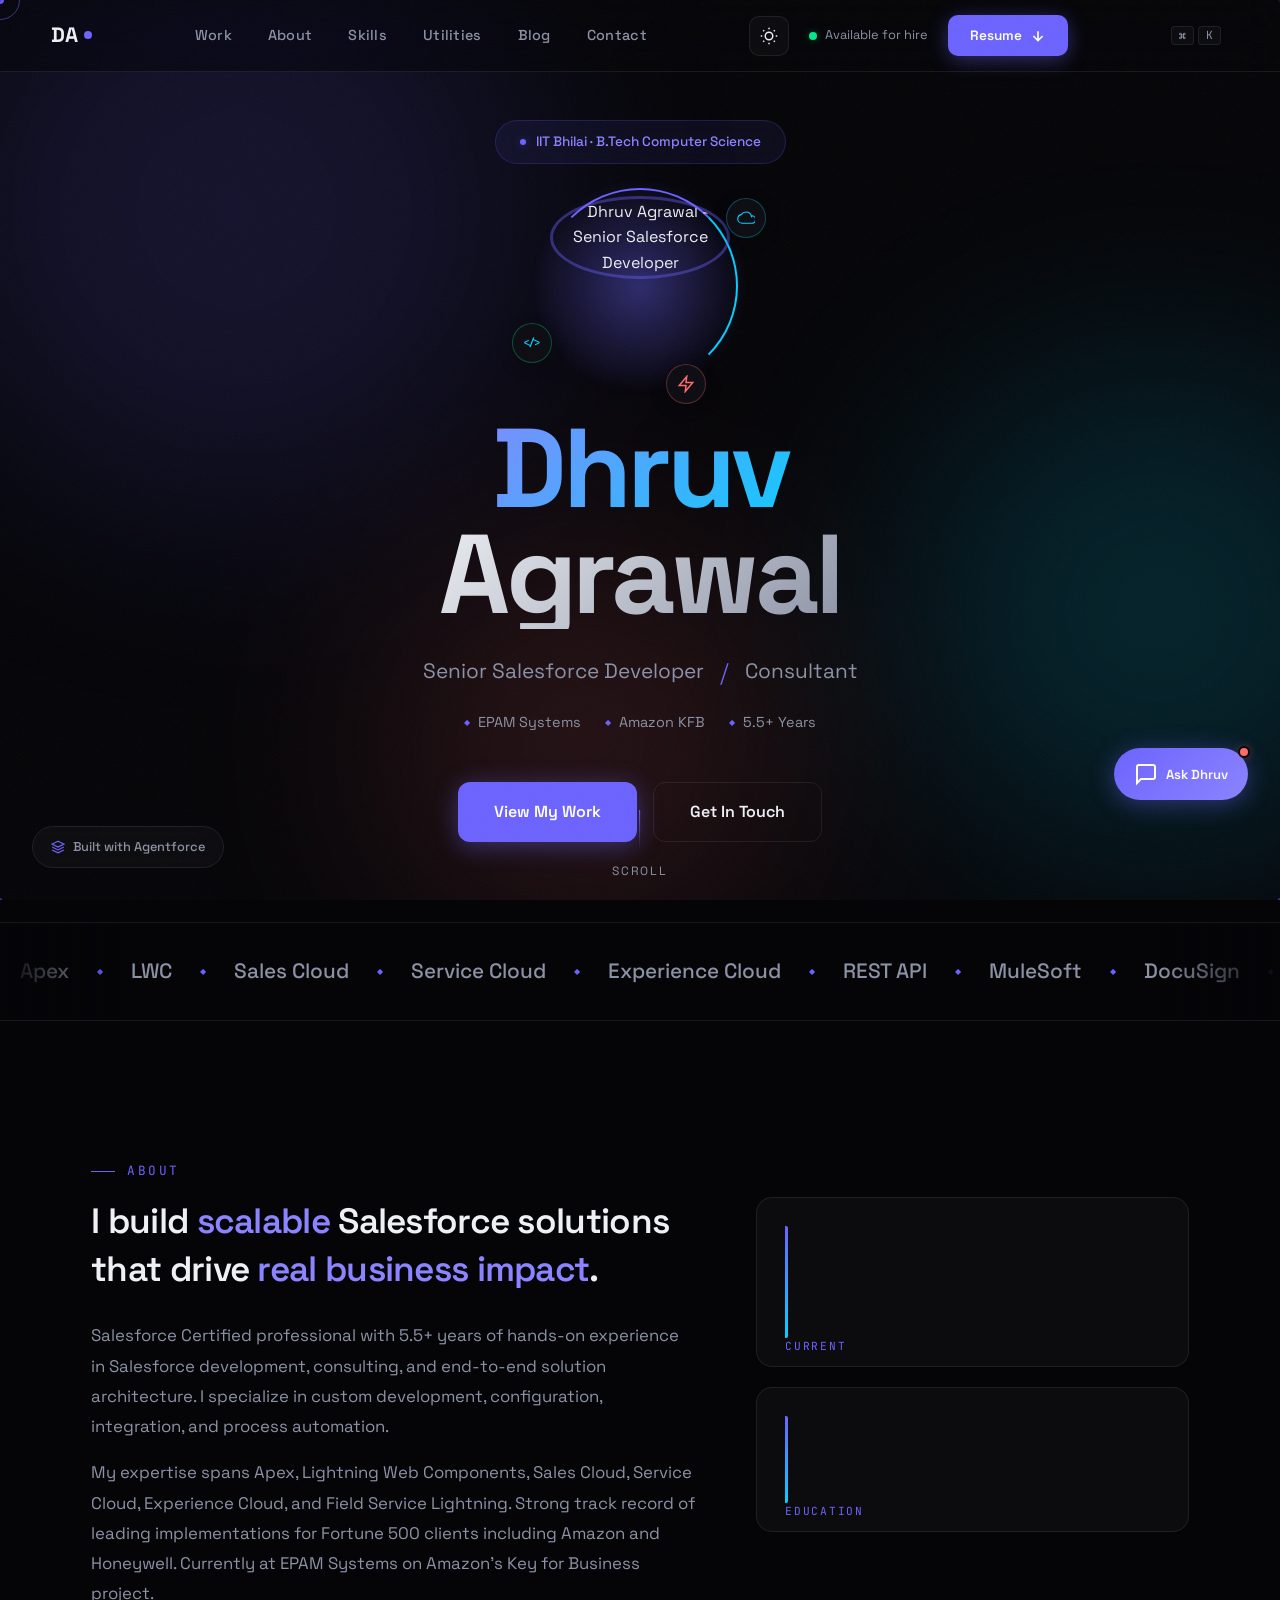
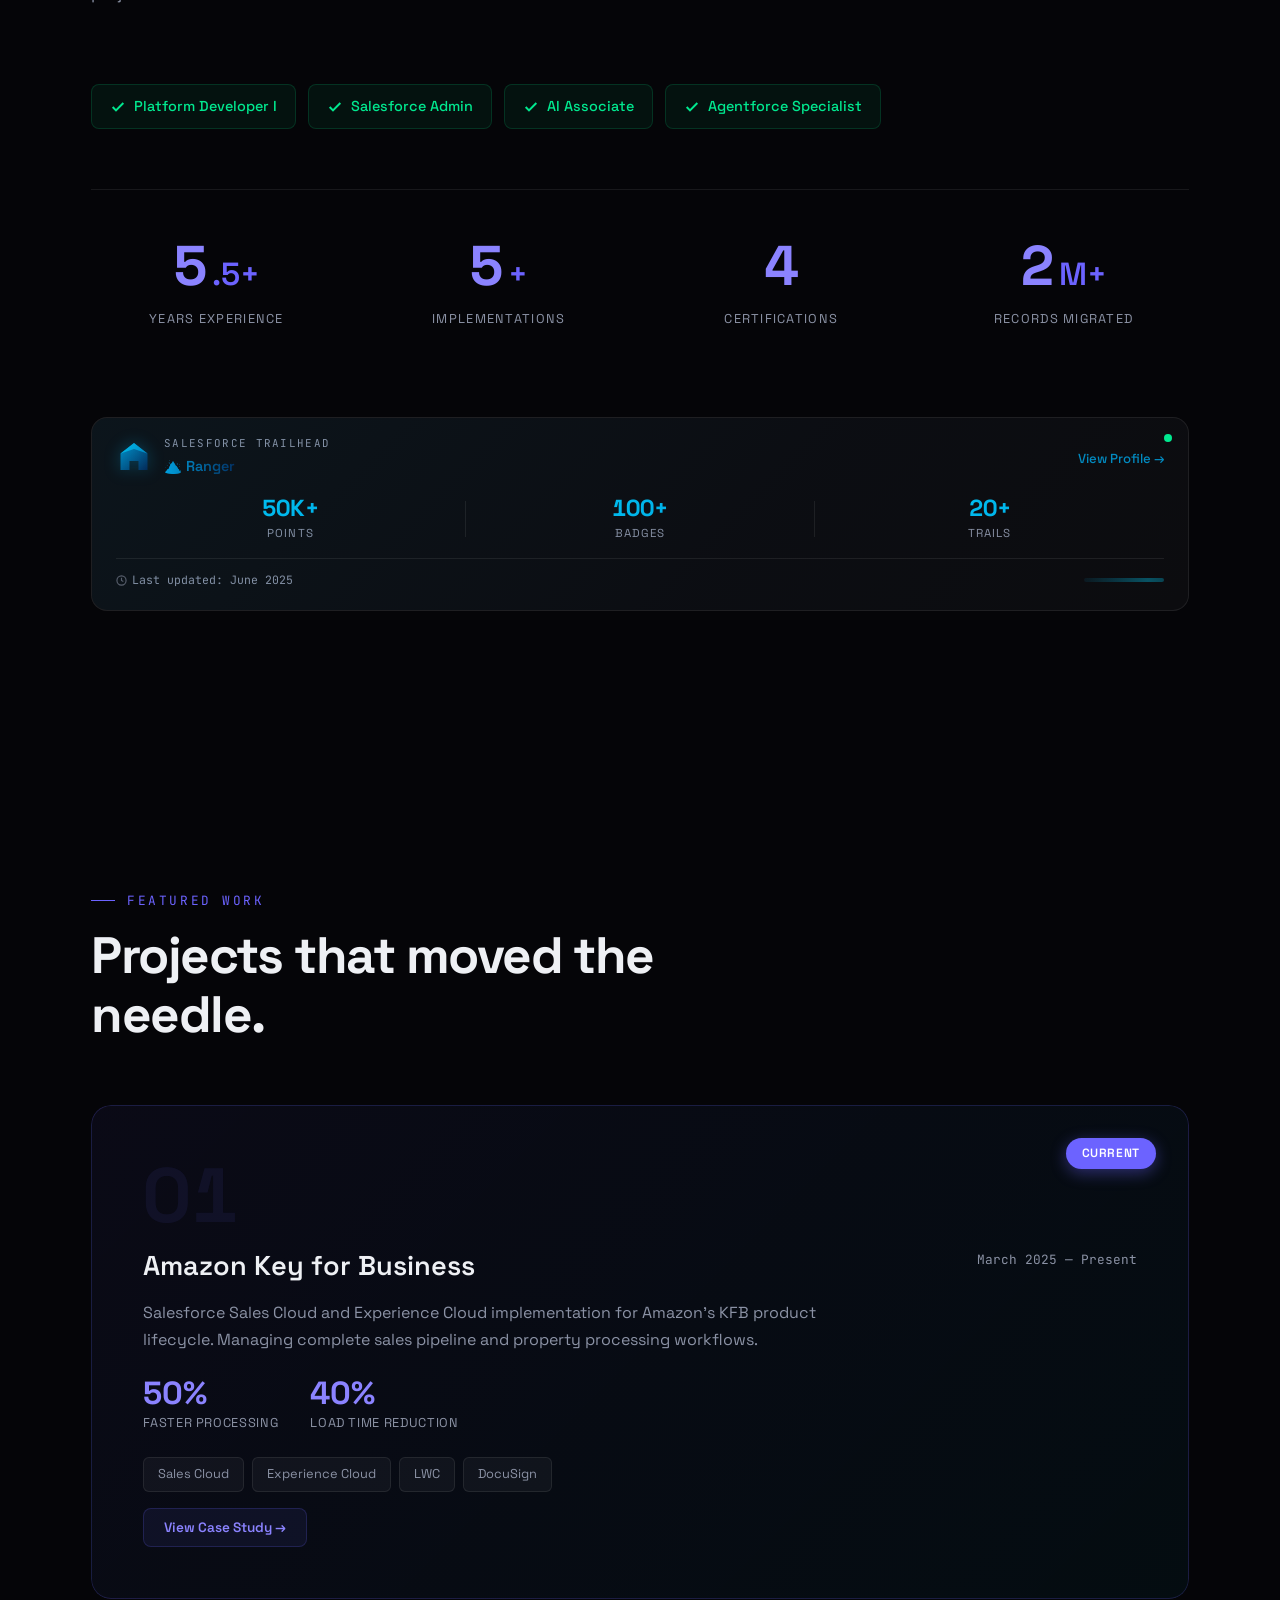
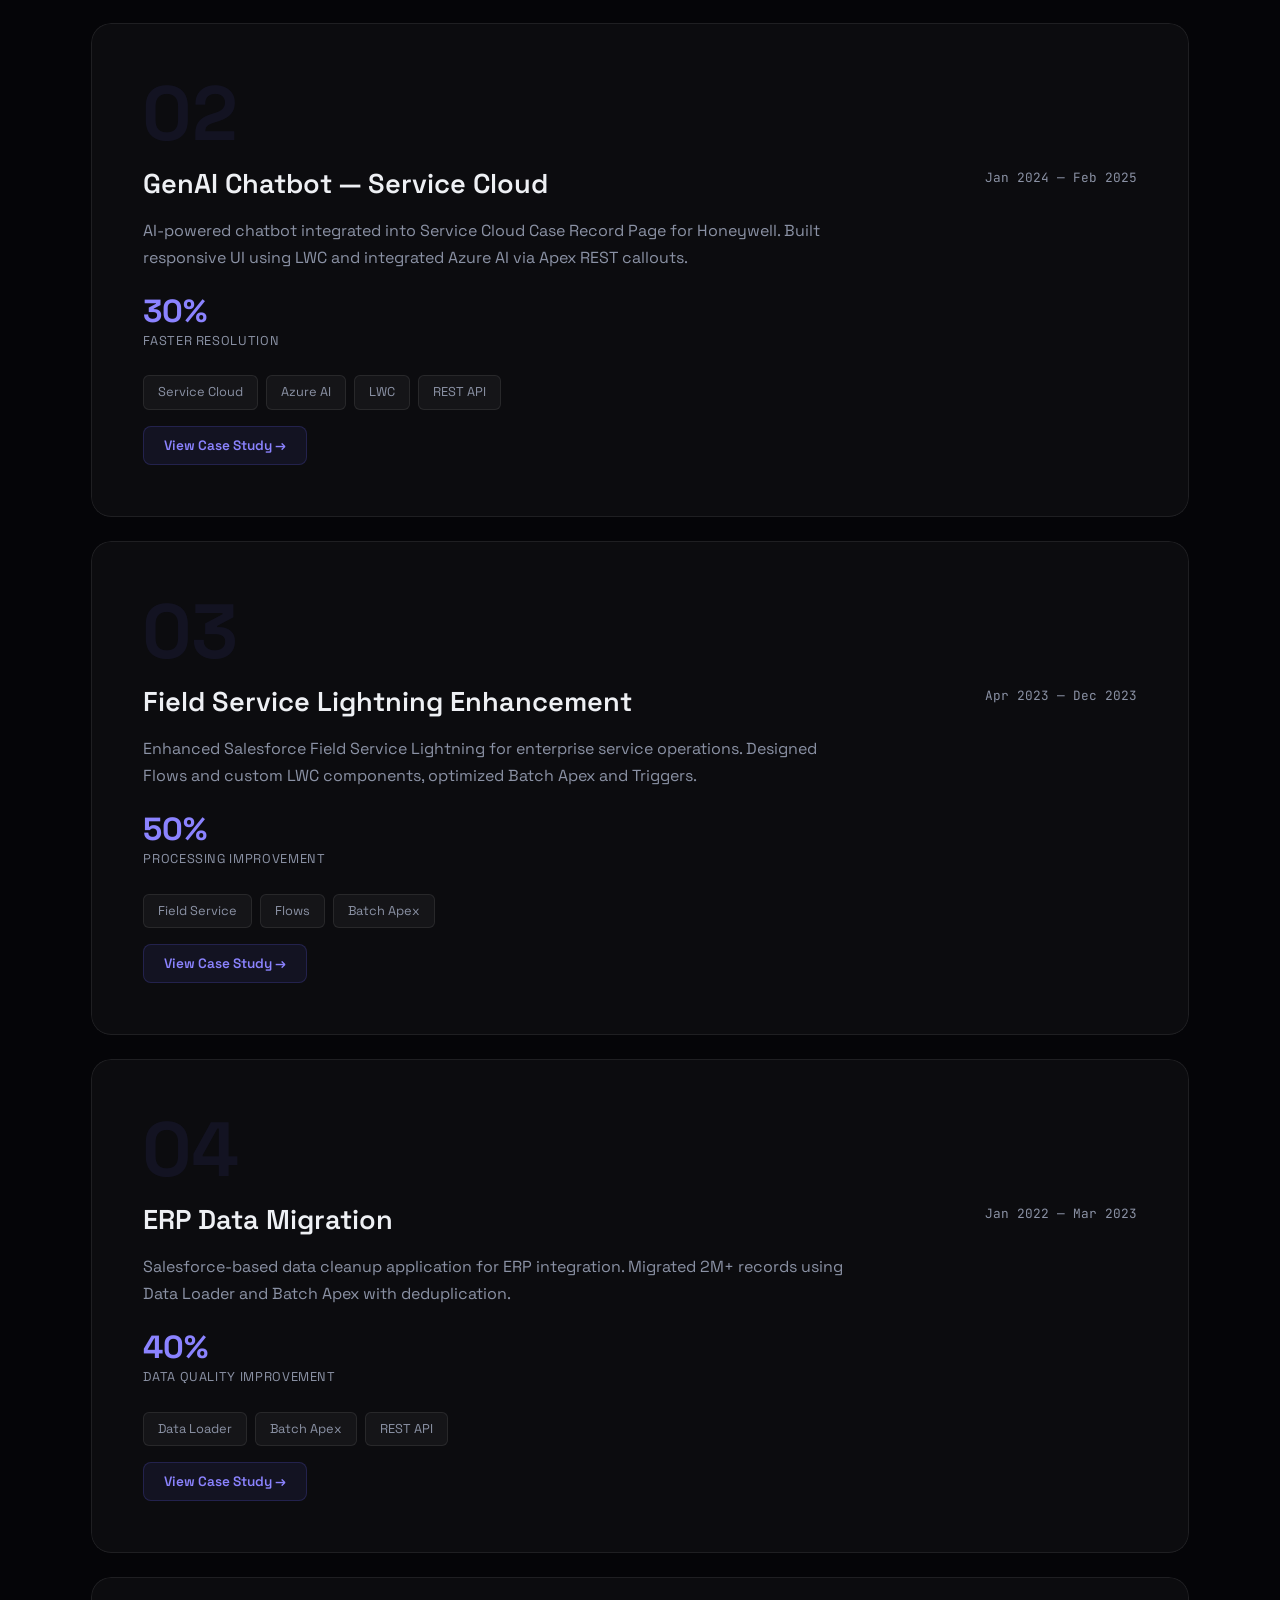
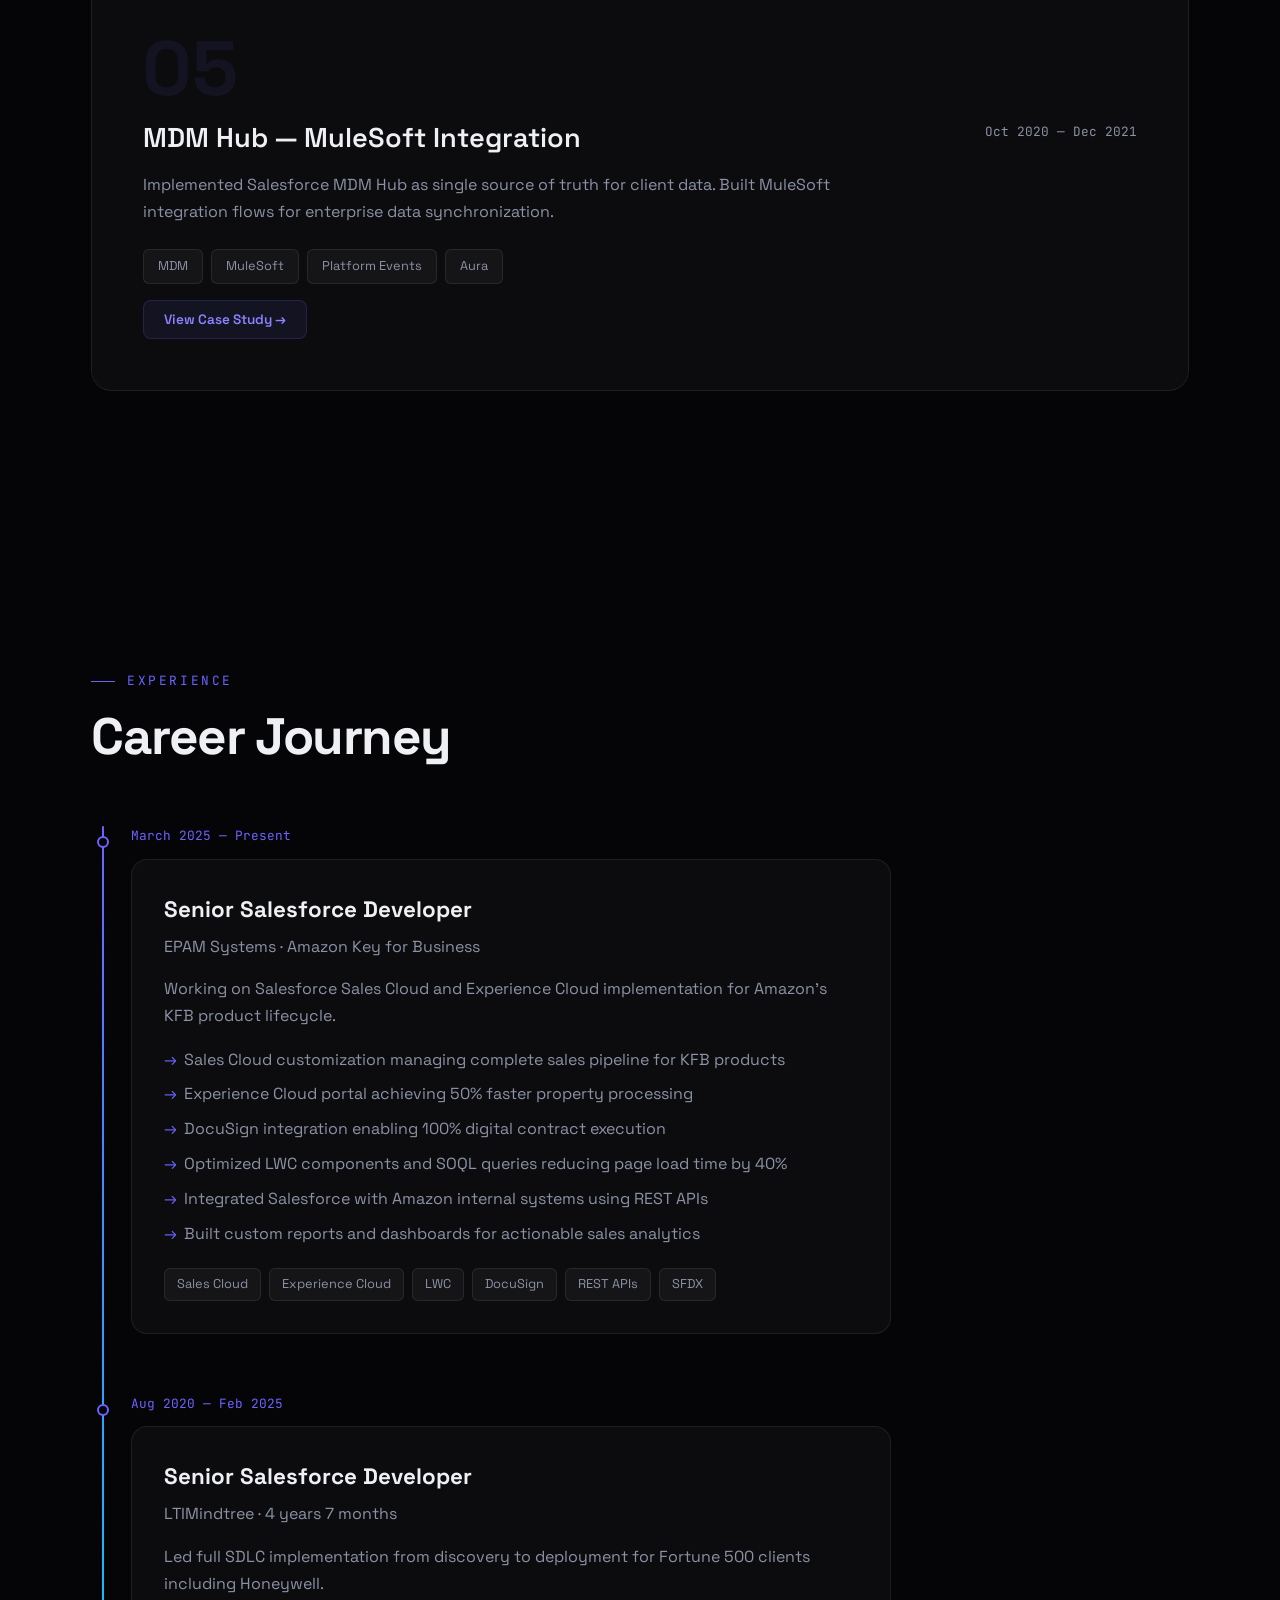
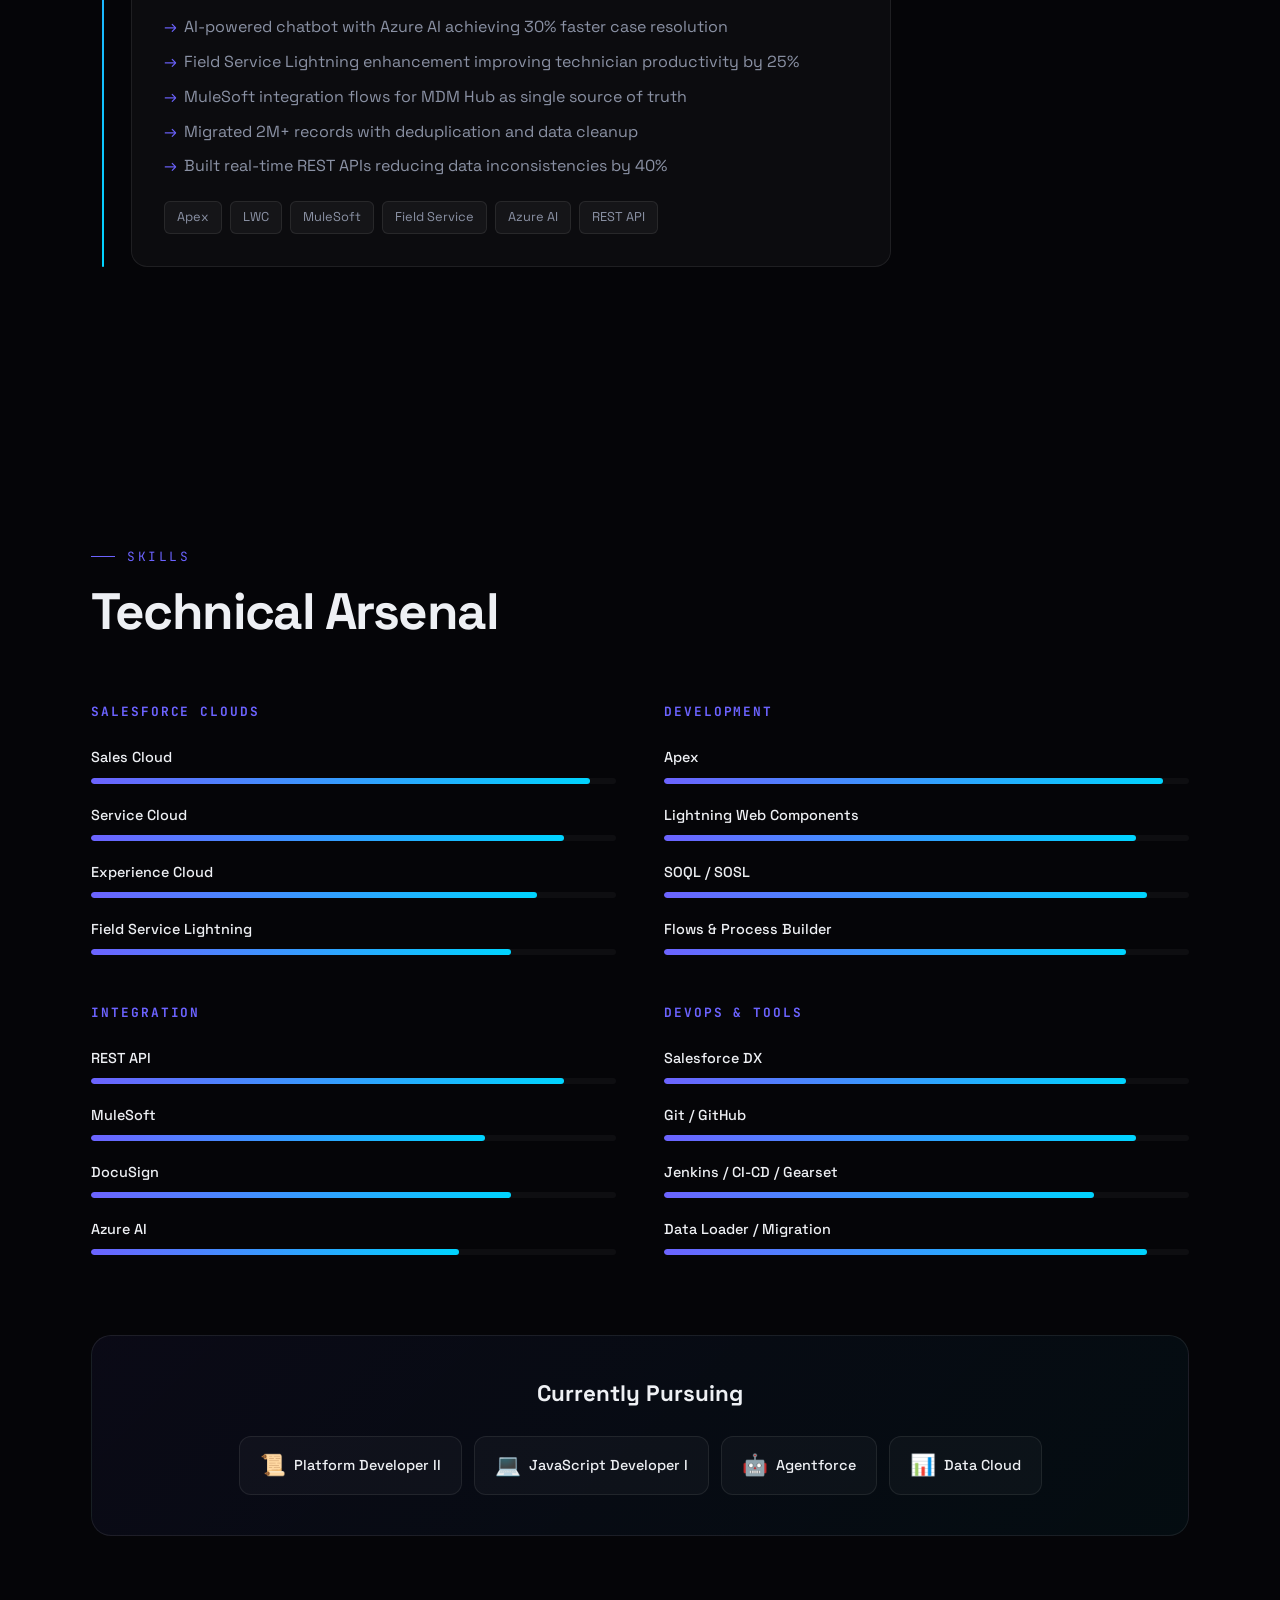
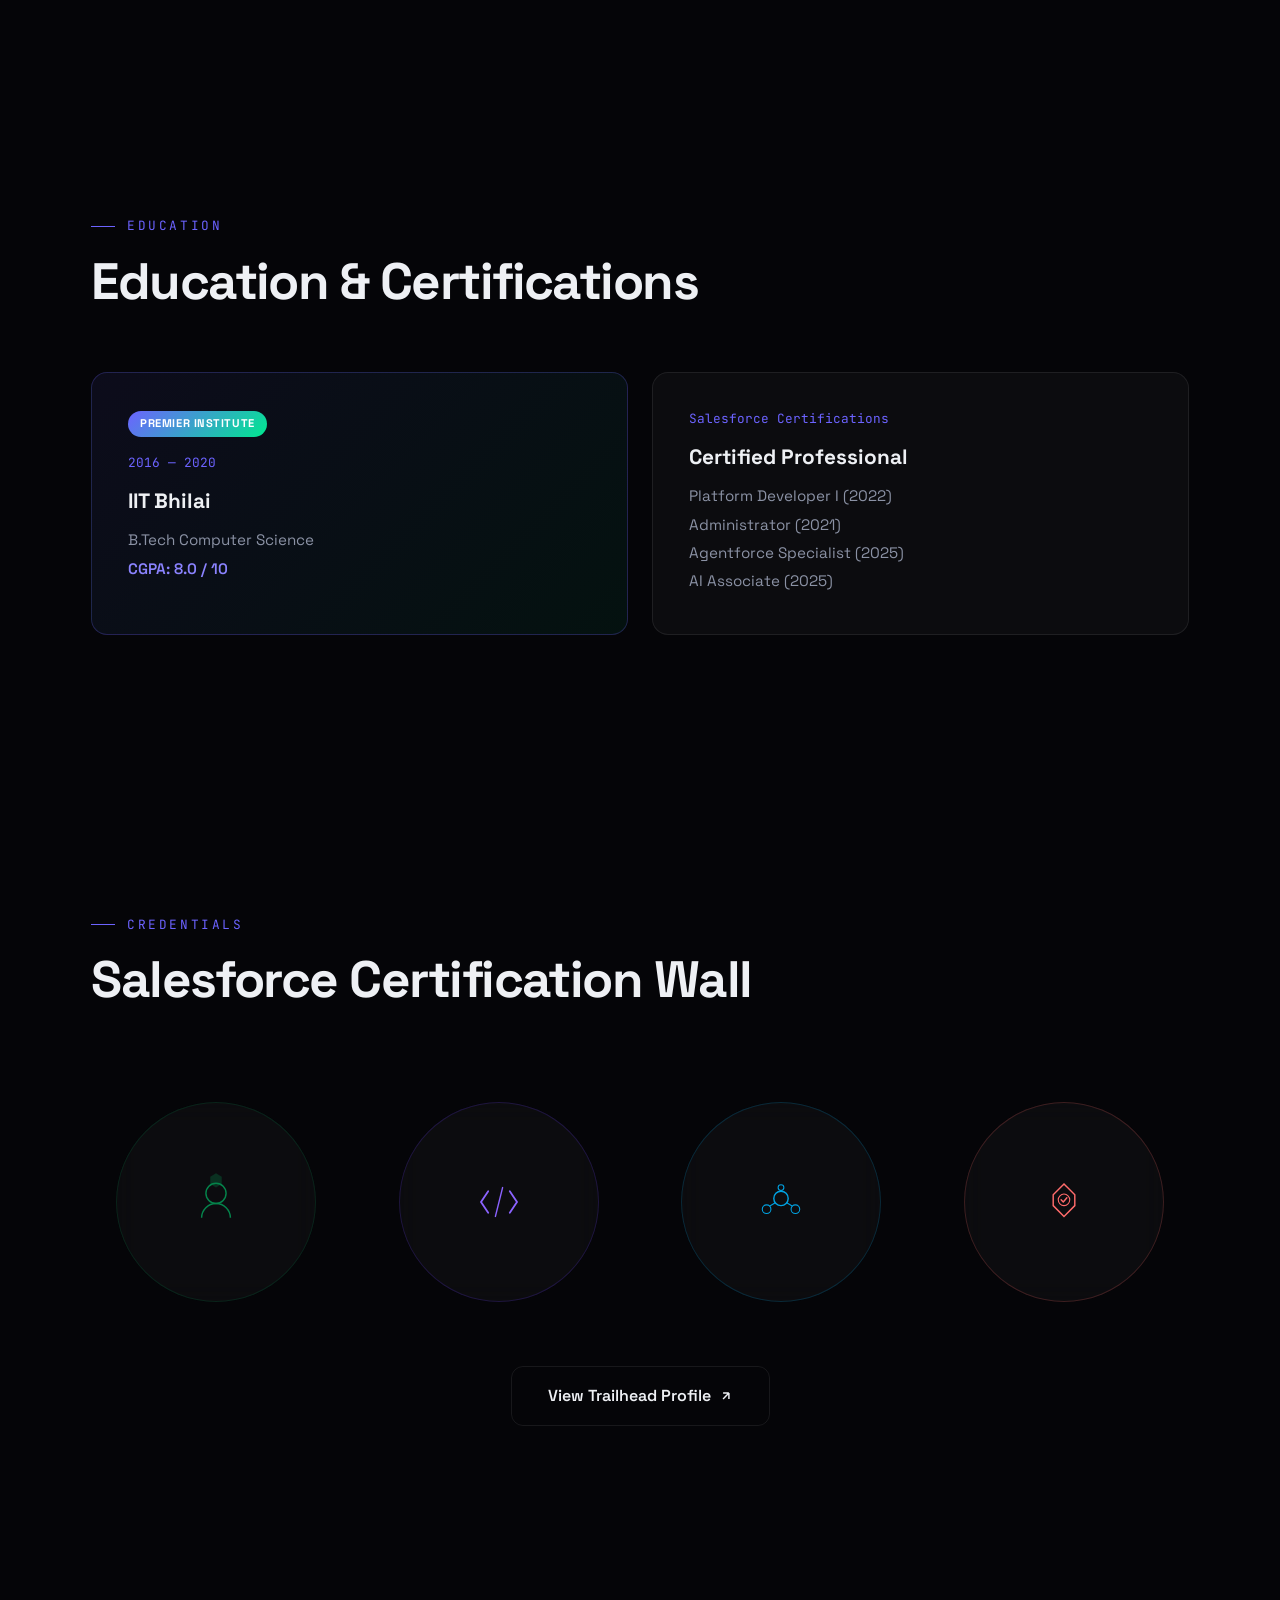
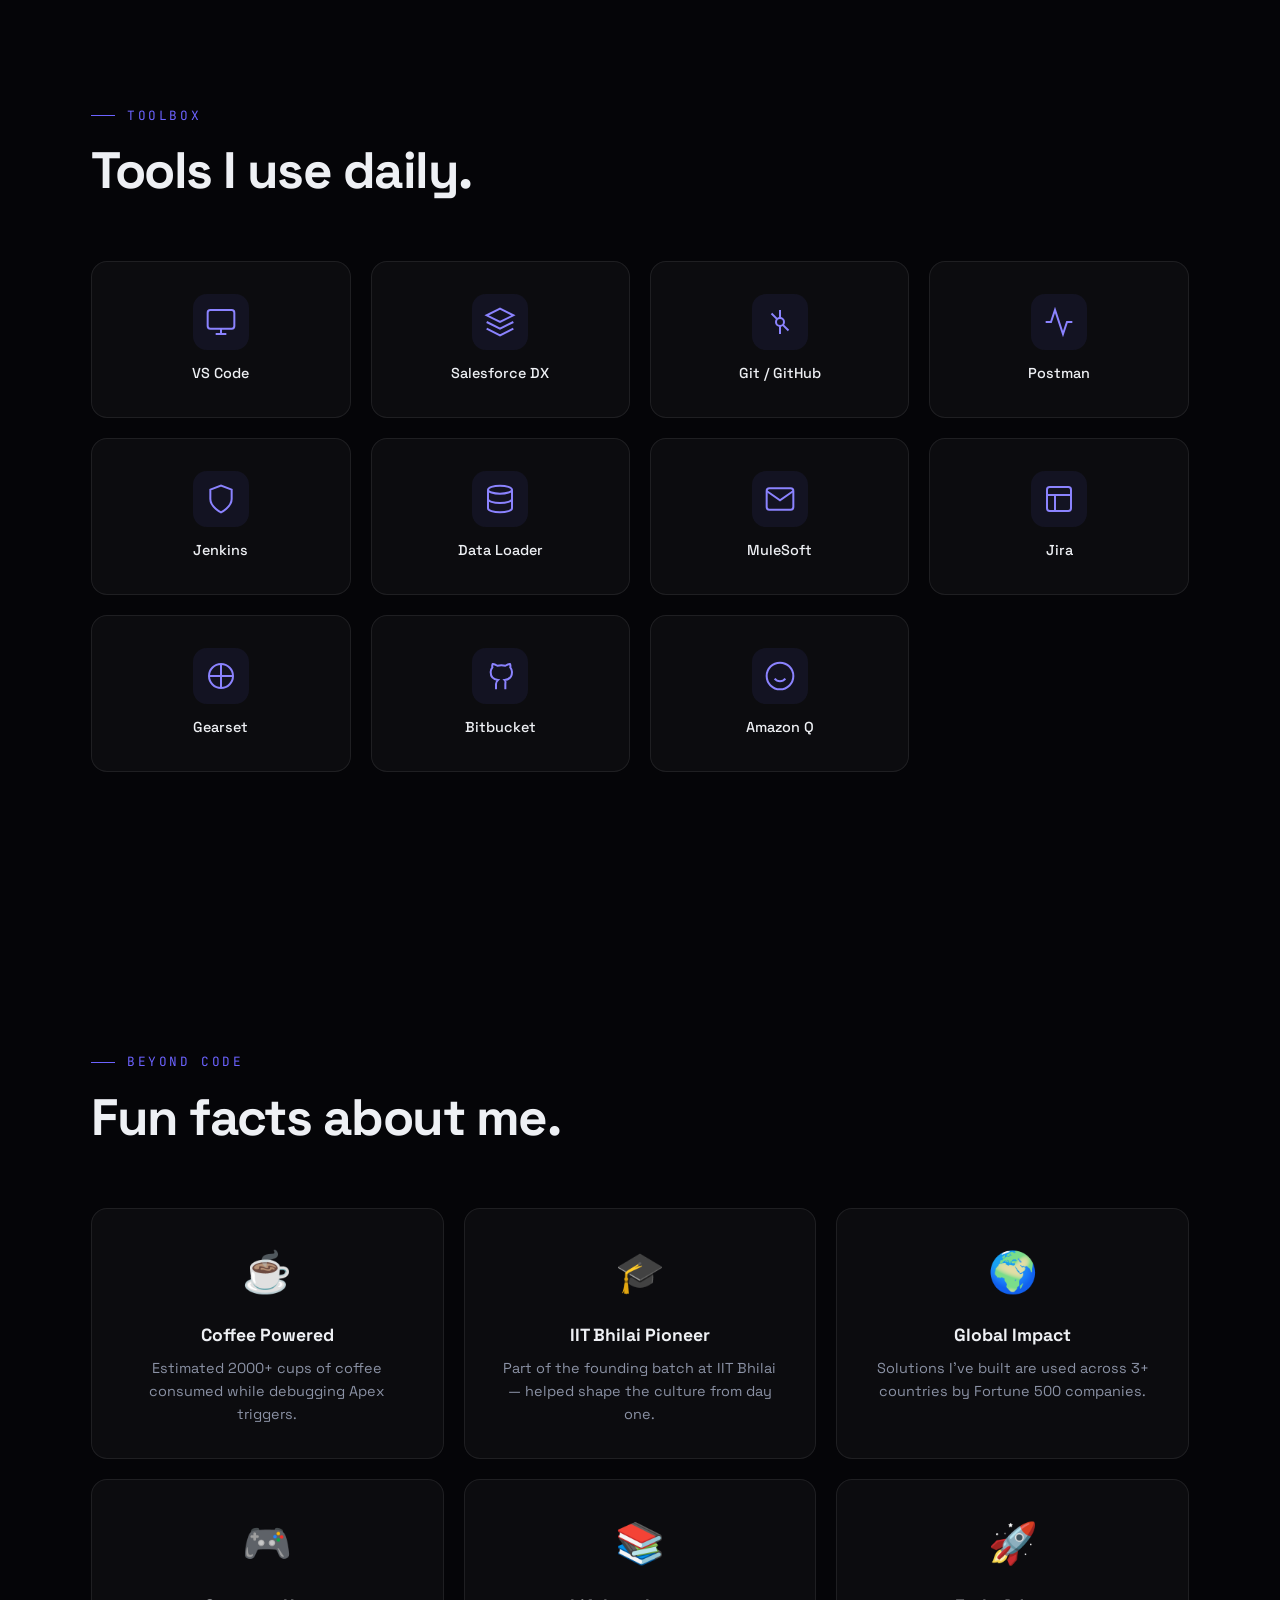
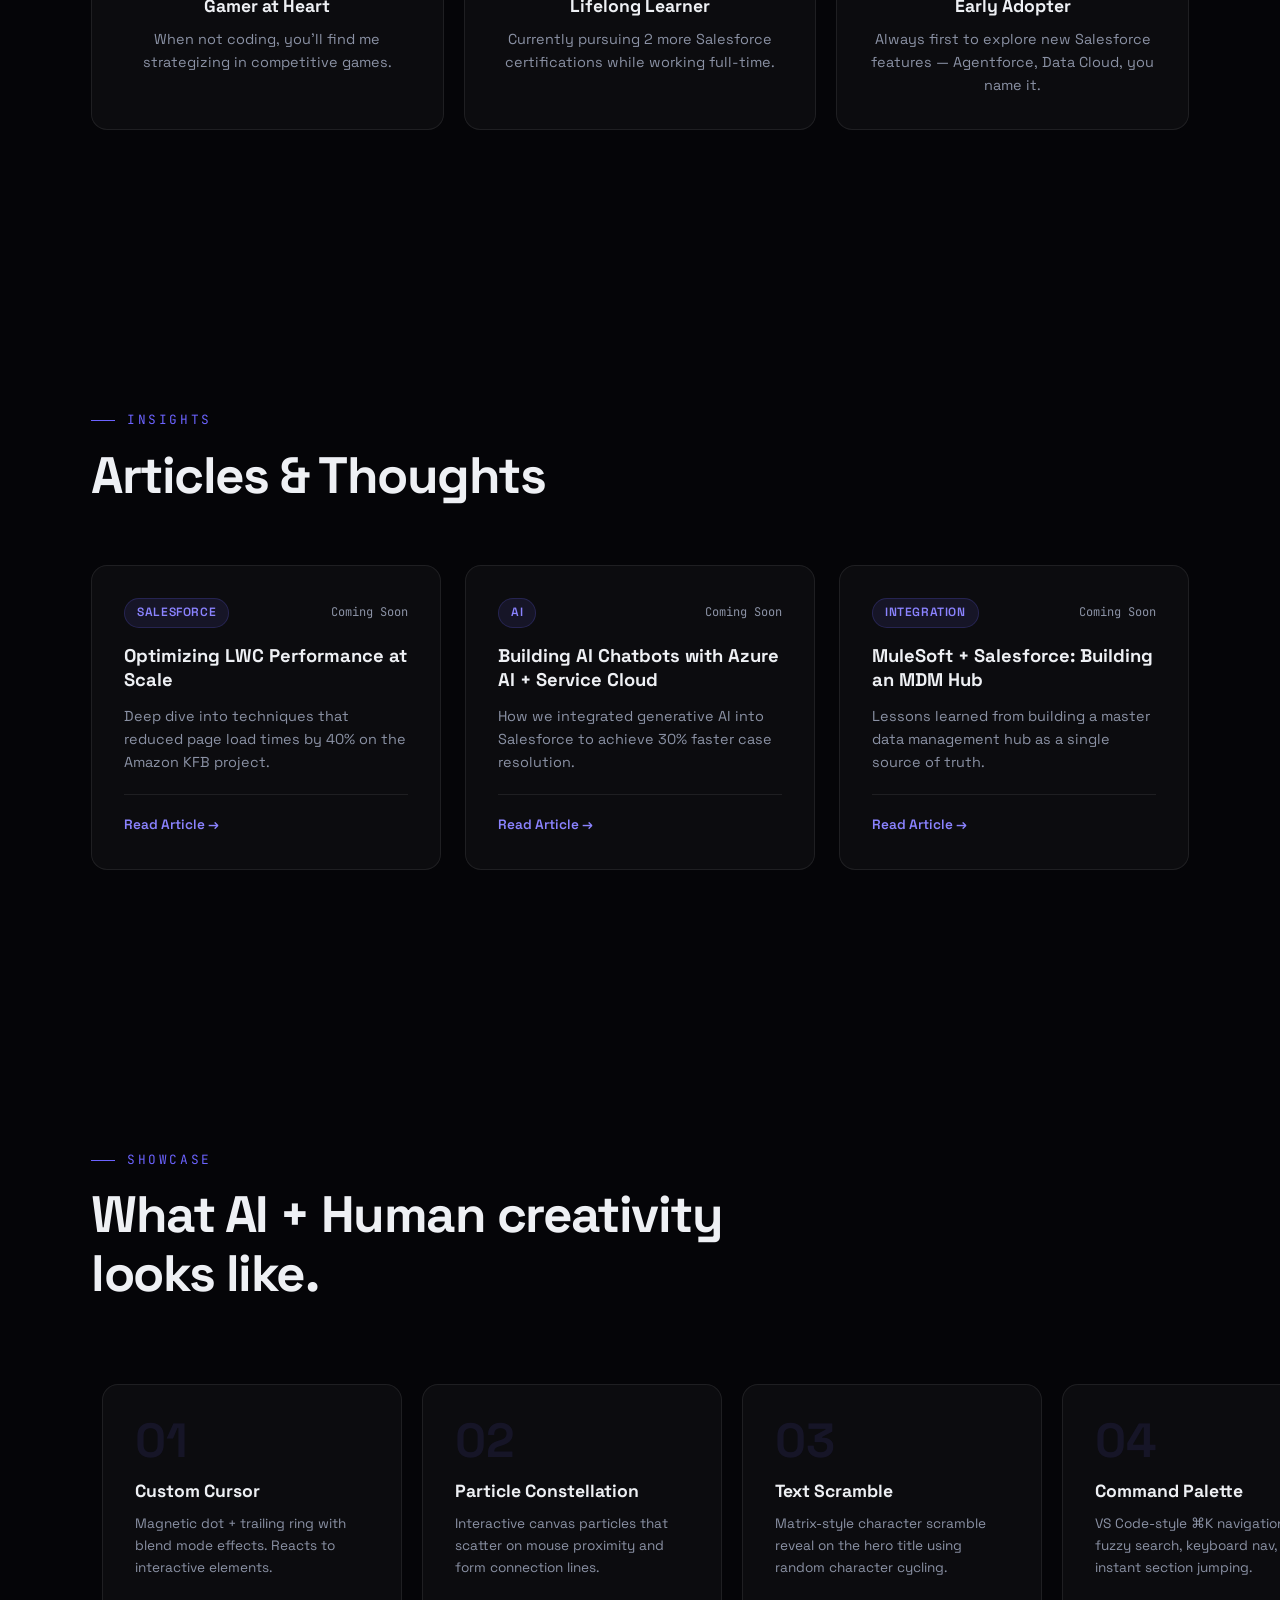
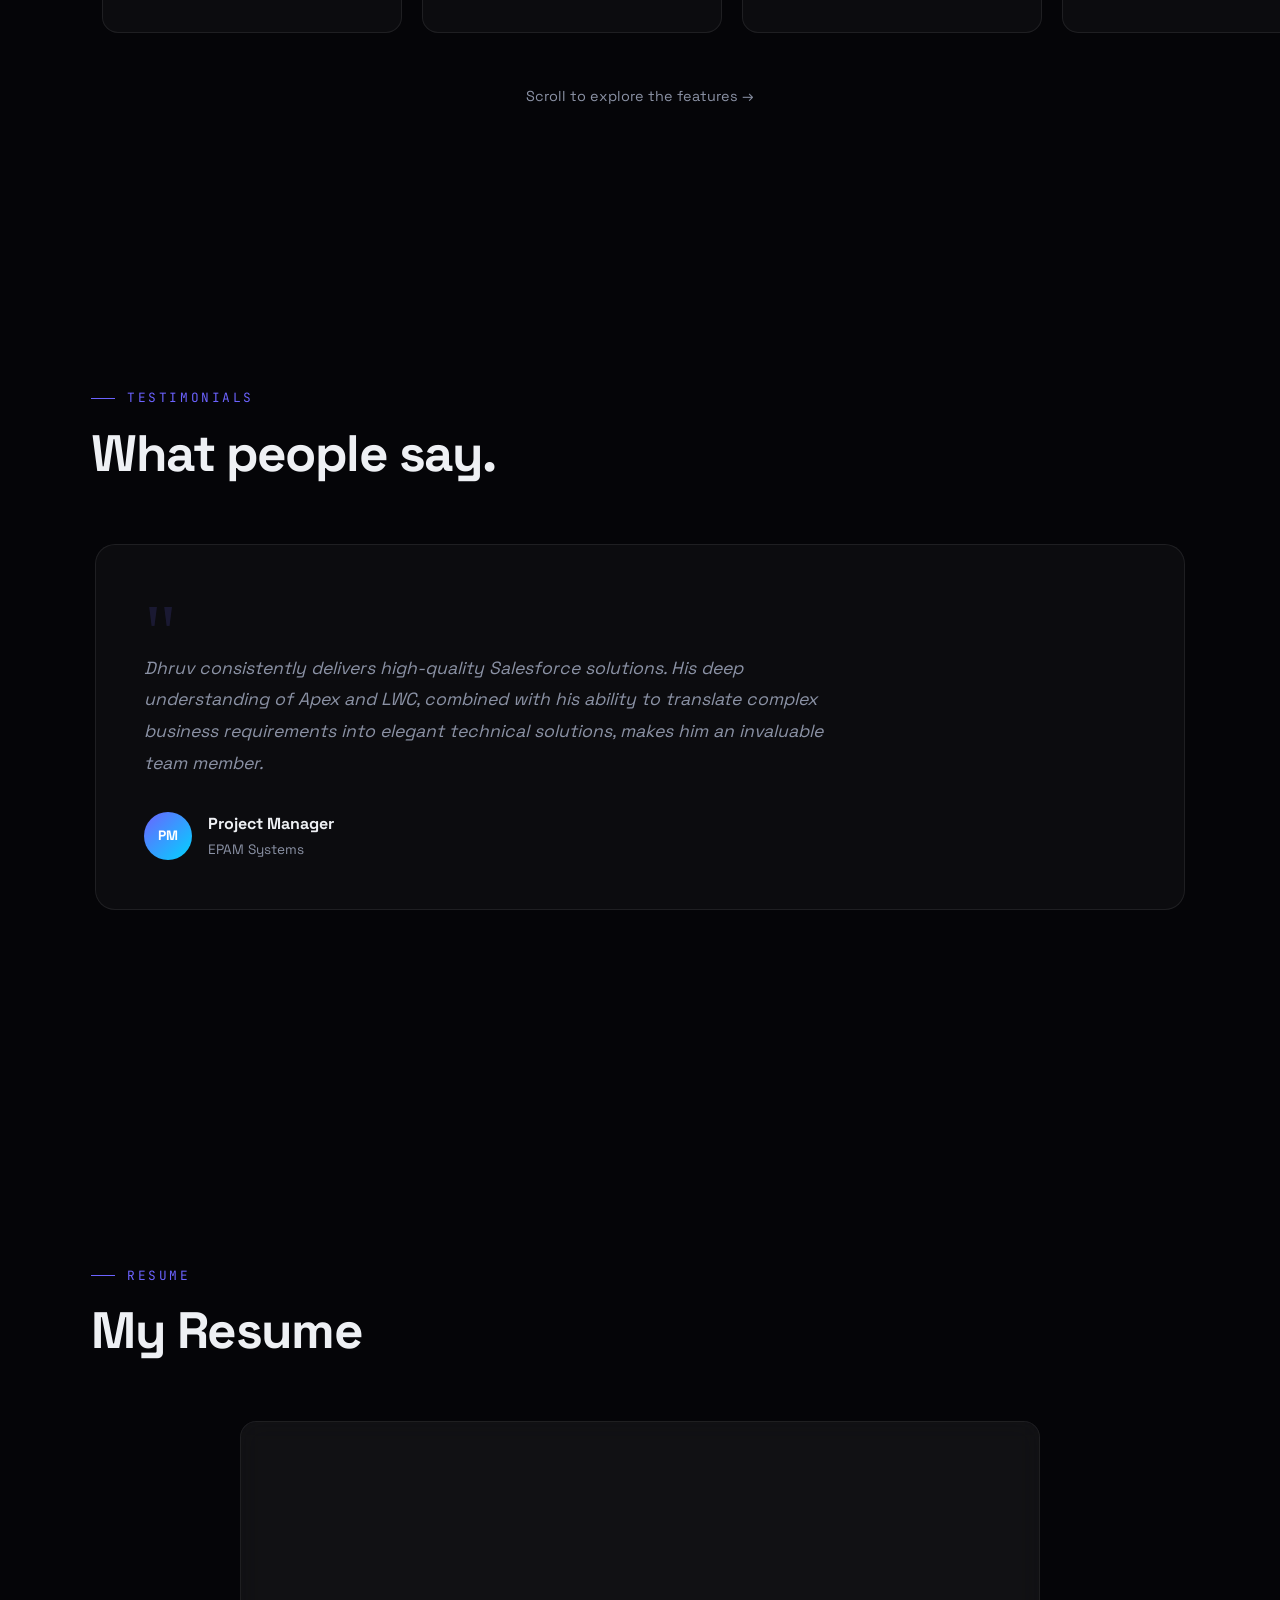
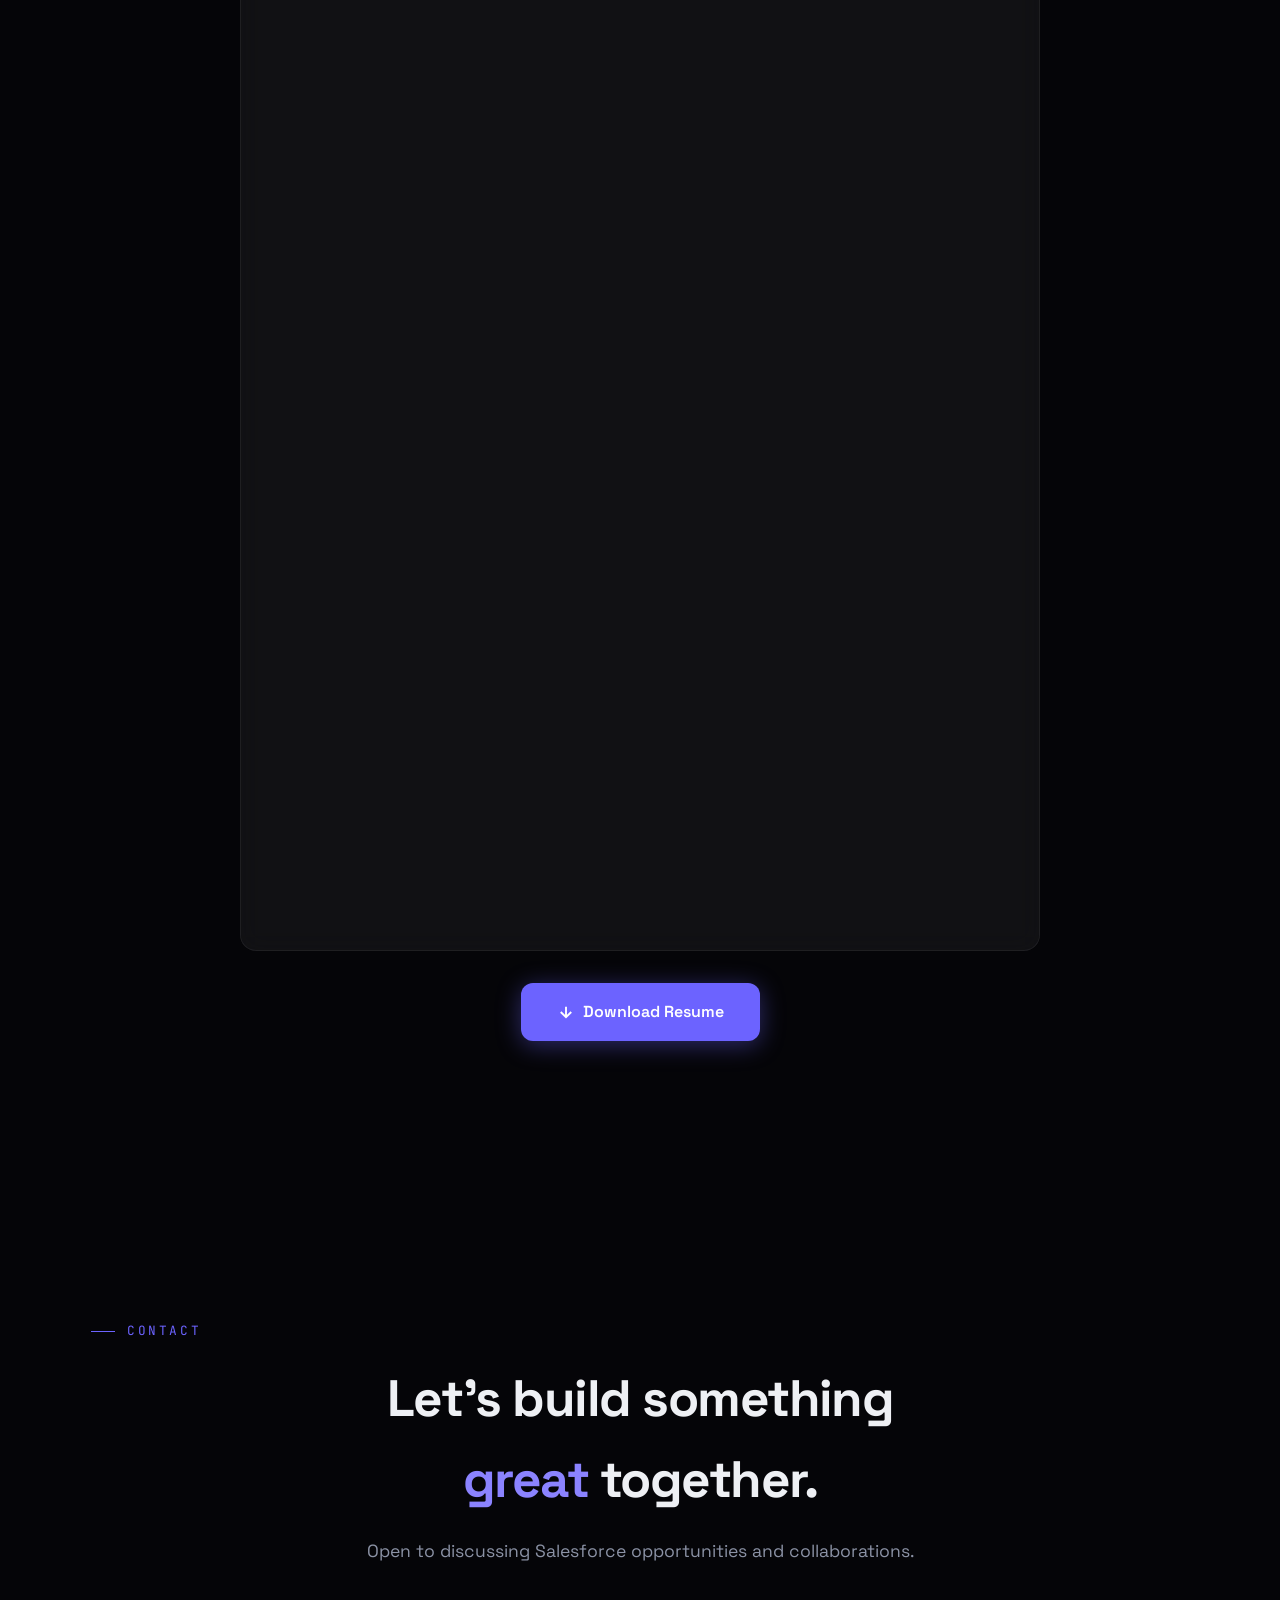
==== commit 28937034: "Add files via upload" ====
--- a/index.html
+++ b/index.html
@@ -1190,6 +1190,44 @@
         </div>
     </footer>
 
+    <!-- Ask Dhruv AI Chatbot -->
+    <button class="chat-bubble" id="chatBubble" aria-label="Open AI chat assistant" title="Ask Dhruv AI">
+        <svg width="24" height="24" viewBox="0 0 24 24" fill="none" stroke="currentColor" stroke-width="2"><path d="M21 15a2 2 0 01-2 2H7l-4 4V5a2 2 0 012-2h14a2 2 0 012 2z"/></svg>
+        <span class="chat-bubble-dot" aria-hidden="true"></span>
+        <span class="chat-bubble-label">Ask Dhruv</span>
+    </button>
+
+    <div class="chat-window" id="chatWindow" role="dialog" aria-label="Ask Dhruv AI assistant" aria-hidden="true">
+        <div class="chat-header">
+            <div class="chat-header-left">
+                <div class="chat-avatar">DA</div>
+                <div>
+                    <span class="chat-title">Ask Dhruv</span>
+                    <span class="chat-status"><span class="chat-status-dot"></span>AI-powered</span>
+                </div>
+            </div>
+            <button class="chat-close" id="chatClose" aria-label="Close chat">
+                <svg width="18" height="18" viewBox="0 0 24 24" fill="none" stroke="currentColor" stroke-width="2"><path d="M18 6L6 18M6 6l12 12"/></svg>
+            </button>
+        </div>
+        <div class="chat-messages" id="chatMessages"></div>
+        <div class="chat-chips" id="chatChips">
+            <button class="chat-chip" data-msg="Who is Dhruv?">👤 Who is Dhruv?</button>
+            <button class="chat-chip" data-msg="What are Dhruv's top skills?">⚡ Skills</button>
+            <button class="chat-chip" data-msg="Tell me about Dhruv's Salesforce projects">💼 Projects</button>
+            <button class="chat-chip" data-msg="What certifications does Dhruv have?">🏅 Certifications</button>
+            <button class="chat-chip" data-msg="How can I contact Dhruv?">📬 Contact</button>
+            <button class="chat-chip" data-msg="Review my resume and give tips">📄 Resume tips</button>
+        </div>
+        <div class="chat-input-row">
+            <input type="text" class="chat-input" id="chatInput" placeholder="Ask me anything..." autocomplete="off" aria-label="Type your message">
+            <button class="chat-send" id="chatSend" aria-label="Send message">
+                <svg width="18" height="18" viewBox="0 0 24 24" fill="none" stroke="currentColor" stroke-width="2"><path d="M22 2L11 13"/><path d="M22 2l-7 20-4-9-9-4 20-7z"/></svg>
+            </button>
+        </div>
+        <div class="chat-footer">Powered by Gemini · <a href="https://dhruvagrawal-16.github.io" target="_blank">dhruvagrawal.dev</a></div>
+    </div>
+
     <script src="script.js"></script>
     <script src="gsap-animations.js"></script>
     <noscript>
--- a/style.css
+++ b/style.css
@@ -3143,3 +3143,329 @@
     .cert-badge { max-width: 140px; }
     .cert-hex { width: 48px; height: 48px; }
 }
+
+/* ═══════════════════════════════════════════════════════════════
+   ASK DHRUV — AI CHATBOT WIDGET
+   ═══════════════════════════════════════════════════════════════ */
+
+/* ── Floating Chat Bubble ── */
+.chat-bubble {
+    position: fixed;
+    bottom: 100px; right: 32px;
+    z-index: 4100;
+    height: 52px;
+    border-radius: 100px;
+    border: none;
+    background: linear-gradient(135deg, var(--accent), var(--accent-light));
+    color: #fff;
+    display: flex; align-items: center; justify-content: center; gap: 8px;
+    padding: 0 20px;
+    cursor: pointer;
+    box-shadow: 0 4px 24px var(--accent-glow);
+    transition: transform 0.3s var(--ease-spring), box-shadow 0.3s, padding 0.3s;
+    animation: chatBubbleEntry 0.6s 3.5s backwards var(--ease-spring);
+}
+
+.chat-bubble:hover {
+    transform: translateY(-3px);
+    box-shadow: 0 8px 36px var(--accent-glow);
+}
+
+.chat-bubble:focus-visible {
+    outline: 2px solid var(--accent); outline-offset: 4px;
+}
+
+.chat-bubble-label {
+    font-family: var(--font);
+    font-size: 0.82rem;
+    font-weight: 600;
+    white-space: nowrap;
+}
+
+.chat-bubble-dot {
+    position: absolute;
+    top: -2px; right: -2px;
+    width: 12px; height: 12px;
+    background: var(--warm);
+    border-radius: 50%;
+    border: 2px solid var(--bg);
+    box-shadow: 0 0 8px var(--warm-glow);
+    animation: notifPulse 2s ease-in-out infinite;
+}
+
+@keyframes chatBubbleEntry {
+    from { opacity: 0; transform: translateY(20px) scale(0.8); }
+    to { opacity: 1; transform: translateY(0) scale(1); }
+}
+
+@keyframes notifPulse {
+    0%, 100% { transform: scale(1); opacity: 1; }
+    50% { transform: scale(1.3); opacity: 0.6; }
+}
+
+/* ── Chat Window ── */
+.chat-window {
+    position: fixed;
+    bottom: 168px; right: 32px;
+    z-index: 4200;
+    width: 390px; height: 540px;
+    background: var(--bg-elevated);
+    border: 1px solid var(--border);
+    border-radius: 20px;
+    display: flex; flex-direction: column;
+    overflow: hidden;
+    backdrop-filter: blur(24px) saturate(180%);
+    -webkit-backdrop-filter: blur(24px) saturate(180%);
+    box-shadow: 0 20px 60px rgba(0,0,0,0.4), 0 0 0 1px rgba(255,255,255,0.04) inset;
+    opacity: 0;
+    transform: translateY(20px) scale(0.95);
+    pointer-events: none;
+    transition: opacity 0.35s var(--ease-out-expo), transform 0.35s var(--ease-out-expo);
+}
+
+.chat-window.open {
+    opacity: 1;
+    transform: translateY(0) scale(1);
+    pointer-events: all;
+}
+
+/* ── Header ── */
+.chat-header {
+    display: flex; align-items: center; justify-content: space-between;
+    padding: 14px 18px;
+    border-bottom: 1px solid var(--border);
+    background: linear-gradient(135deg, rgba(108,99,255,0.06), rgba(0,212,255,0.03));
+    flex-shrink: 0;
+}
+
+.chat-header-left {
+    display: flex; align-items: center; gap: 12px;
+}
+
+.chat-avatar {
+    width: 36px; height: 36px;
+    border-radius: 50%;
+    background: linear-gradient(135deg, var(--accent), var(--cyan));
+    display: flex; align-items: center; justify-content: center;
+    font-size: 0.75rem; font-weight: 700; color: #fff;
+    flex-shrink: 0;
+}
+
+.chat-title {
+    display: block;
+    font-size: 0.95rem;
+    font-weight: 600;
+    color: var(--text);
+    line-height: 1.2;
+}
+
+.chat-status {
+    display: flex; align-items: center; gap: 5px;
+    font-size: 0.68rem;
+    color: var(--text-secondary);
+}
+
+.chat-status-dot {
+    width: 6px; height: 6px;
+    background: var(--green);
+    border-radius: 50%;
+    box-shadow: 0 0 6px var(--green-glow);
+}
+
+.chat-close {
+    background: none; border: none;
+    color: var(--text-secondary);
+    cursor: pointer;
+    padding: 6px;
+    border-radius: 8px;
+    transition: color 0.2s, background 0.2s;
+    display: flex; align-items: center; justify-content: center;
+}
+
+.chat-close:hover {
+    color: var(--text);
+    background: var(--surface-hover);
+}
+
+/* ── Messages Area ── */
+.chat-messages {
+    flex: 1;
+    overflow-y: auto;
+    padding: 16px;
+    display: flex; flex-direction: column; gap: 10px;
+    scrollbar-width: thin;
+    scrollbar-color: var(--border) transparent;
+}
+
+.chat-messages::-webkit-scrollbar { width: 4px; }
+.chat-messages::-webkit-scrollbar-track { background: transparent; }
+.chat-messages::-webkit-scrollbar-thumb { background: var(--border); border-radius: 2px; }
+
+.chat-msg {
+    max-width: 88%;
+    padding: 10px 14px;
+    border-radius: 16px;
+    font-size: 0.85rem;
+    line-height: 1.6;
+    word-wrap: break-word;
+    animation: chatMsgIn 0.3s var(--ease-out-expo);
+}
+
+@keyframes chatMsgIn {
+    from { opacity: 0; transform: translateY(8px); }
+    to { opacity: 1; transform: translateY(0); }
+}
+
+.chat-msg.bot {
+    align-self: flex-start;
+    background: var(--surface);
+    border: 1px solid var(--border);
+    color: var(--text);
+    border-bottom-left-radius: 4px;
+}
+
+/* Simple markdown-like rendering in bot messages */
+.chat-msg.bot strong { color: var(--accent-light); }
+.chat-msg.bot code {
+    background: rgba(108,99,255,0.1);
+    padding: 1px 5px;
+    border-radius: 4px;
+    font-family: var(--mono);
+    font-size: 0.8rem;
+}
+
+.chat-msg.user {
+    align-self: flex-end;
+    background: linear-gradient(135deg, var(--accent), var(--accent-light));
+    color: #fff;
+    border-bottom-right-radius: 4px;
+}
+
+/* ── Typing Indicator ── */
+.chat-typing {
+    display: flex; align-items: center; gap: 5px;
+    padding: 12px 16px;
+    align-self: flex-start;
+    background: var(--surface);
+    border: 1px solid var(--border);
+    border-radius: 16px;
+    border-bottom-left-radius: 4px;
+}
+
+.chat-typing span {
+    width: 7px; height: 7px;
+    background: var(--accent-light);
+    border-radius: 50%;
+    animation: typingBounce 1.4s ease-in-out infinite;
+}
+
+.chat-typing span:nth-child(2) { animation-delay: 0.2s; }
+.chat-typing span:nth-child(3) { animation-delay: 0.4s; }
+
+@keyframes typingBounce {
+    0%, 60%, 100% { transform: translateY(0); opacity: 0.3; }
+    30% { transform: translateY(-8px); opacity: 1; }
+}
+
+/* ── Quick-Ask Chips ── */
+.chat-chips {
+    display: flex; gap: 6px; flex-wrap: wrap;
+    padding: 10px 16px;
+    border-top: 1px solid var(--border);
+    flex-shrink: 0;
+}
+
+.chat-chip {
+    padding: 6px 12px;
+    background: var(--surface);
+    border: 1px solid var(--border);
+    border-radius: 100px;
+    font-size: 0.72rem;
+    font-family: var(--font);
+    color: var(--text-secondary);
+    cursor: pointer;
+    transition: all 0.2s;
+    white-space: nowrap;
+}
+
+.chat-chip:hover {
+    background: rgba(108,99,255,0.08);
+    border-color: rgba(108,99,255,0.3);
+    color: var(--accent-light);
+    transform: translateY(-1px);
+}
+
+/* ── Input Row ── */
+.chat-input-row {
+    display: flex; align-items: center; gap: 8px;
+    padding: 12px 16px;
+    border-top: 1px solid var(--border);
+    background: var(--surface);
+    flex-shrink: 0;
+}
+
+.chat-input {
+    flex: 1;
+    background: none;
+    border: none;
+    outline: none;
+    color: var(--text);
+    font-family: var(--font);
+    font-size: 0.88rem;
+    padding: 4px 0;
+}
+
+.chat-input::placeholder { color: var(--text-secondary); }
+
+.chat-send {
+    background: var(--accent);
+    border: none;
+    color: #fff;
+    width: 36px; height: 36px;
+    border-radius: 10px;
+    display: flex; align-items: center; justify-content: center;
+    cursor: pointer;
+    transition: background 0.2s, transform 0.2s;
+    flex-shrink: 0;
+}
+
+.chat-send:hover {
+    background: var(--accent-light);
+    transform: scale(1.08);
+}
+
+.chat-send:active { transform: scale(0.95); }
+
+/* ── Footer ── */
+.chat-footer {
+    padding: 6px 16px;
+    text-align: center;
+    font-size: 0.62rem;
+    color: var(--text-secondary);
+    opacity: 0.6;
+    border-top: 1px solid var(--border);
+    flex-shrink: 0;
+}
+
+.chat-footer a {
+    color: var(--accent-light);
+    text-decoration: none;
+}
+
+/* ── Responsive ── */
+@media (max-width: 768px) {
+    .chat-bubble { bottom: 88px; right: 20px; }
+    .chat-bubble-label { display: none; }
+    .chat-bubble { width: 52px; padding: 0; border-radius: 50%; }
+    .chat-window { bottom: 152px; right: 16px; width: 340px; height: 480px; }
+}
+
+@media (max-width: 480px) {
+    .chat-window {
+        width: calc(100vw - 16px);
+        height: calc(100vh - 120px);
+        bottom: 8px; right: 8px;
+        border-radius: 16px;
+    }
+    .chat-bubble { bottom: 80px; right: 16px; }
+}
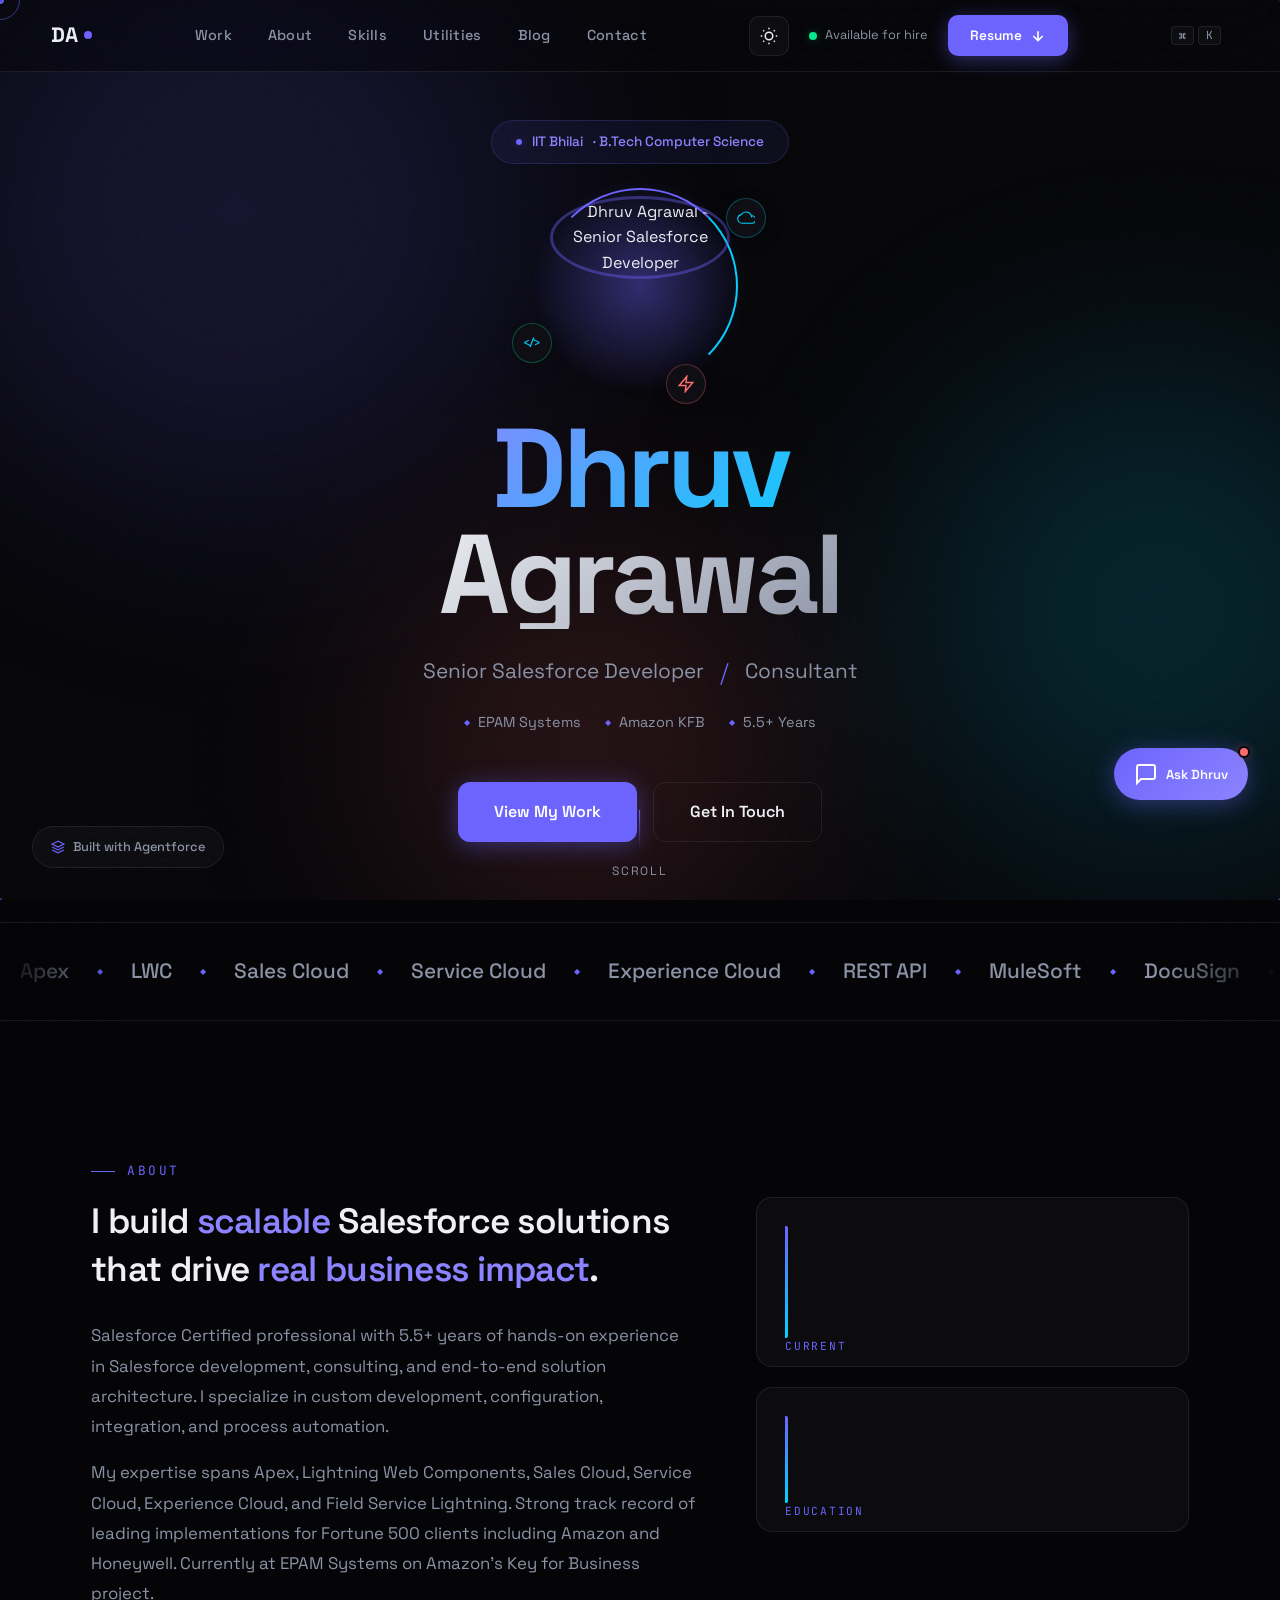
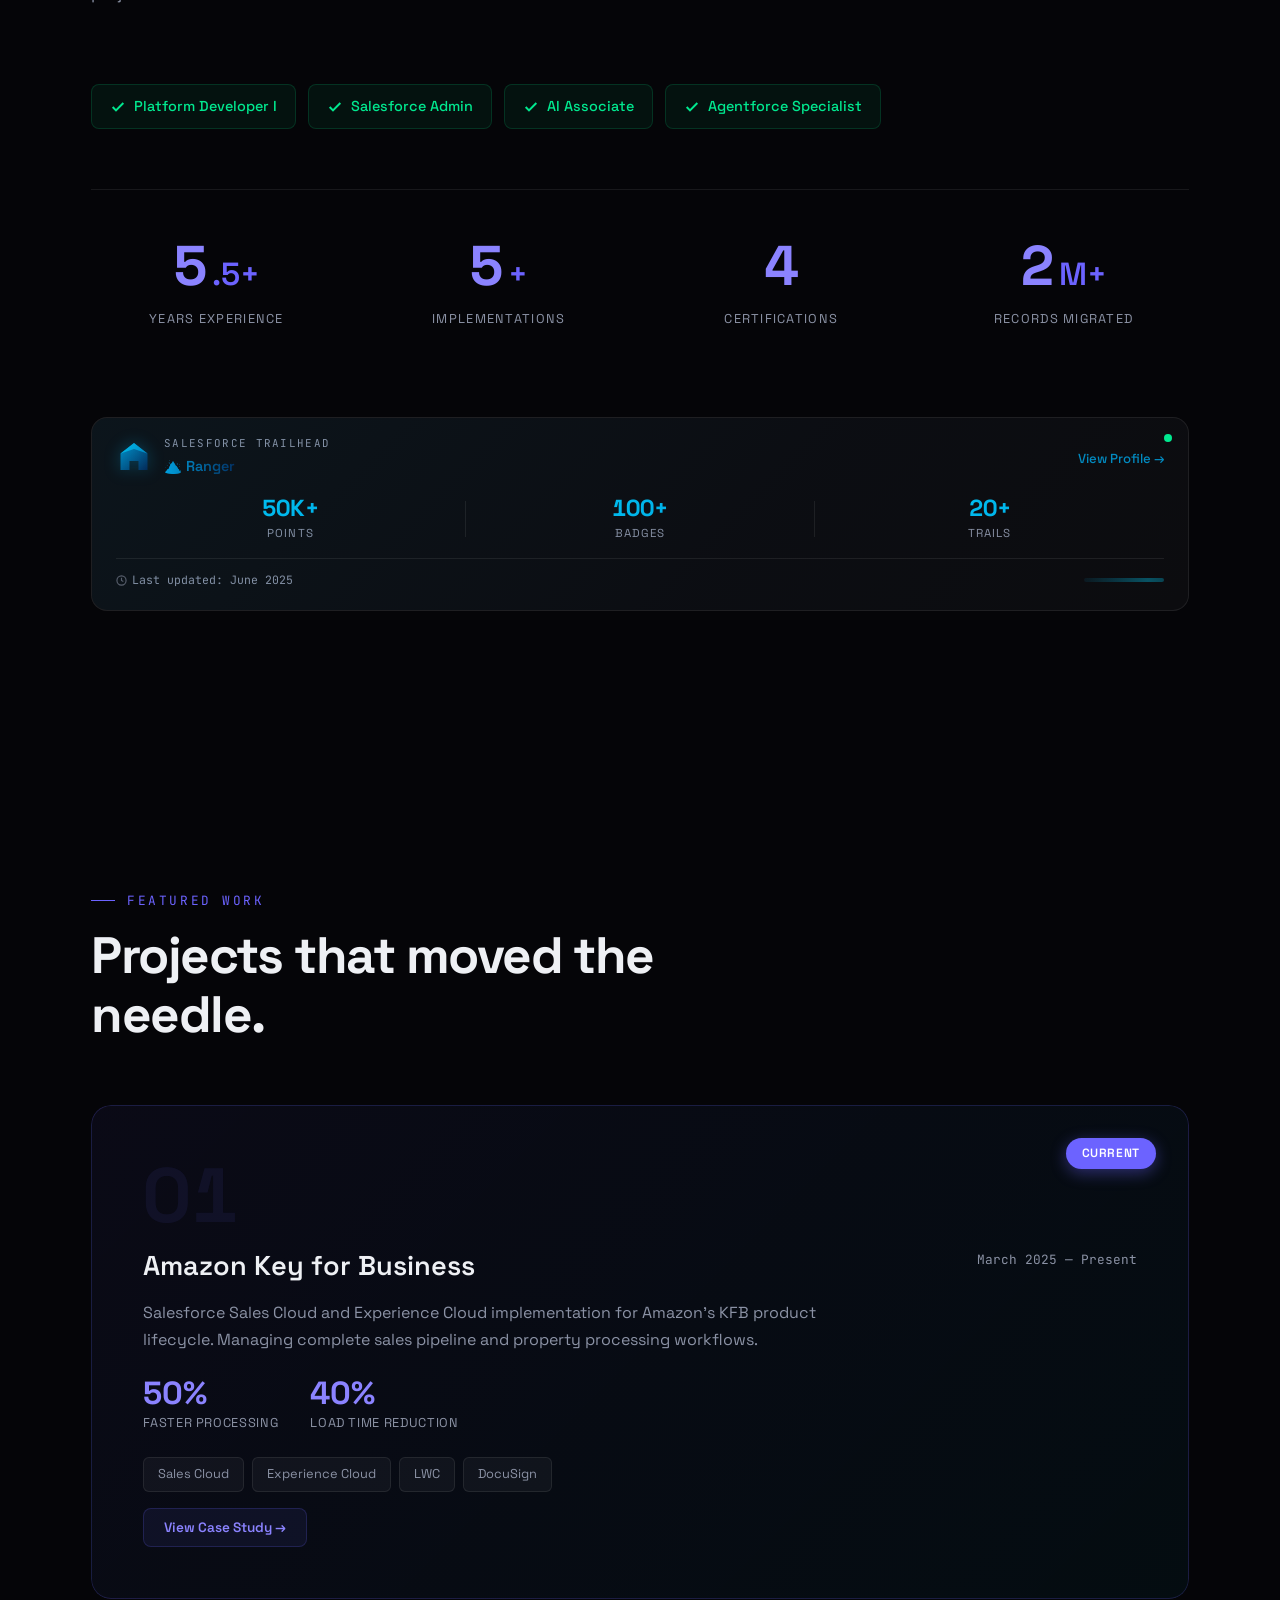
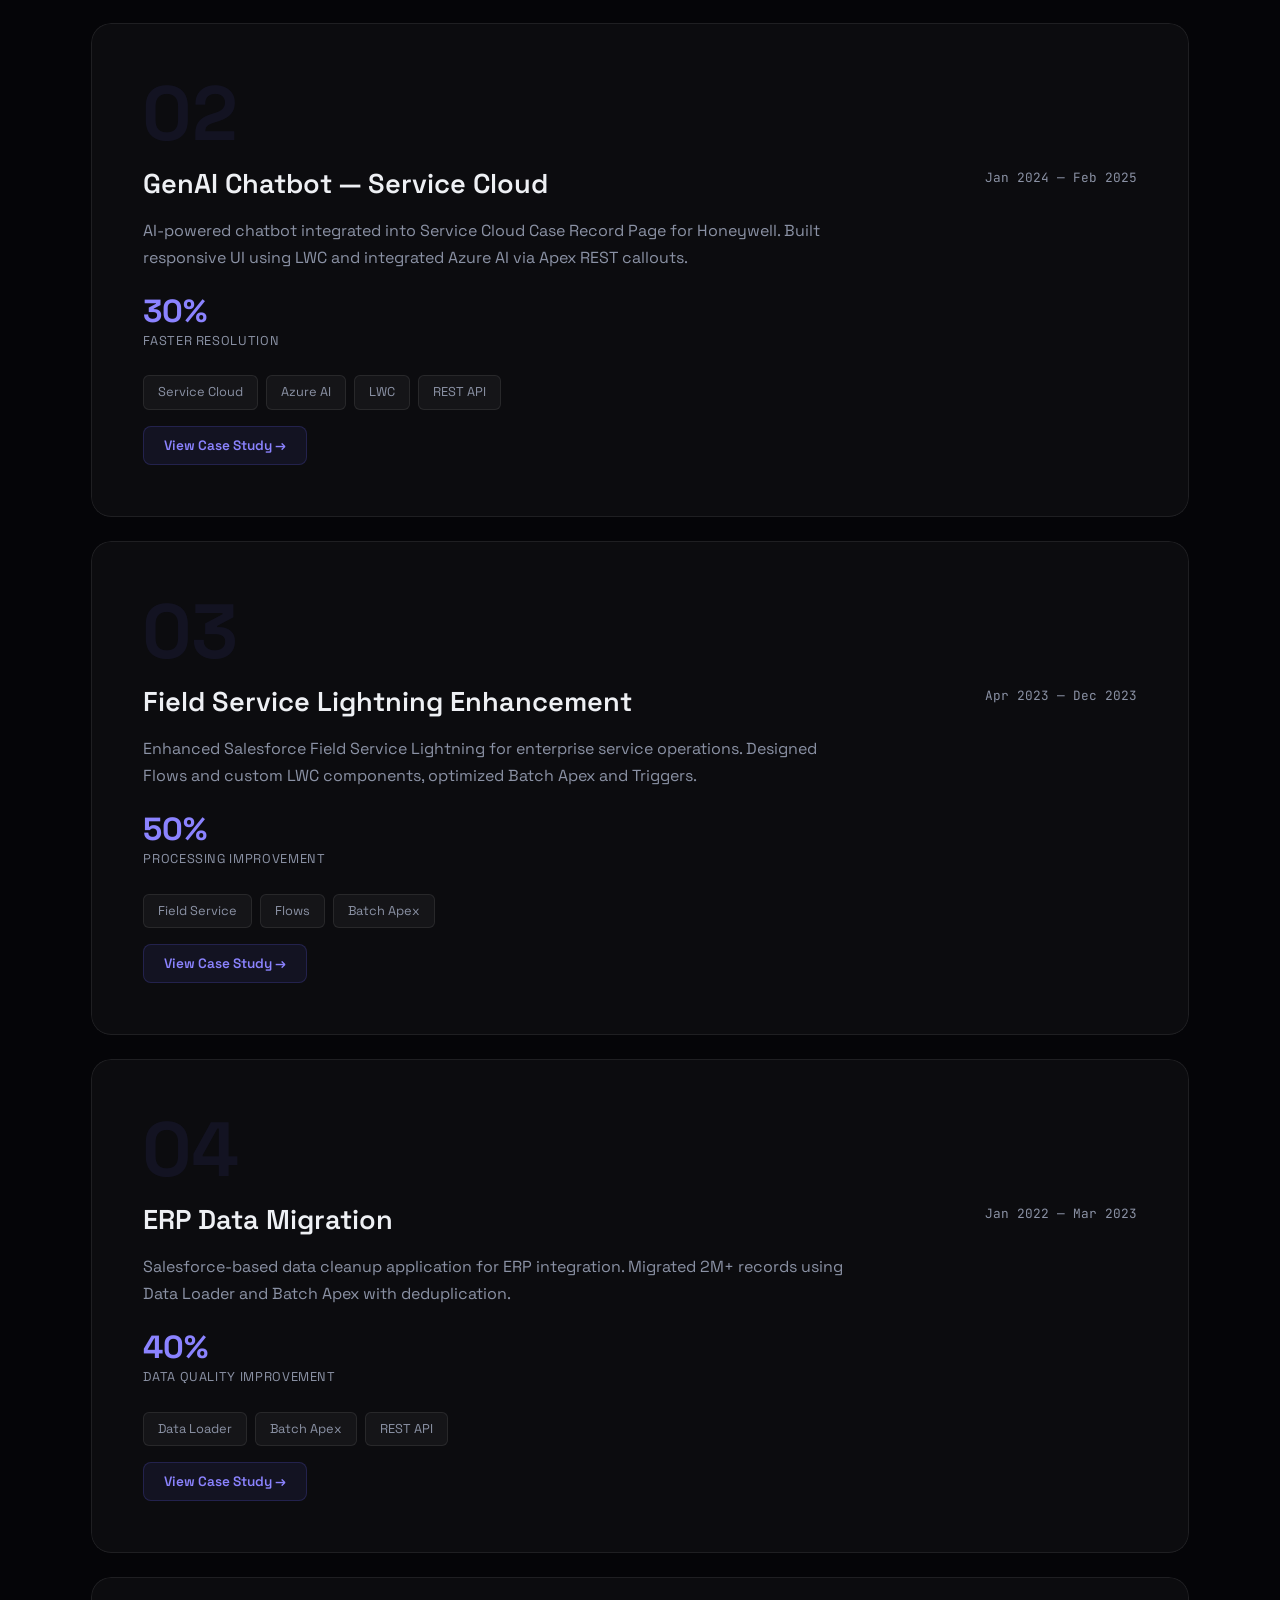
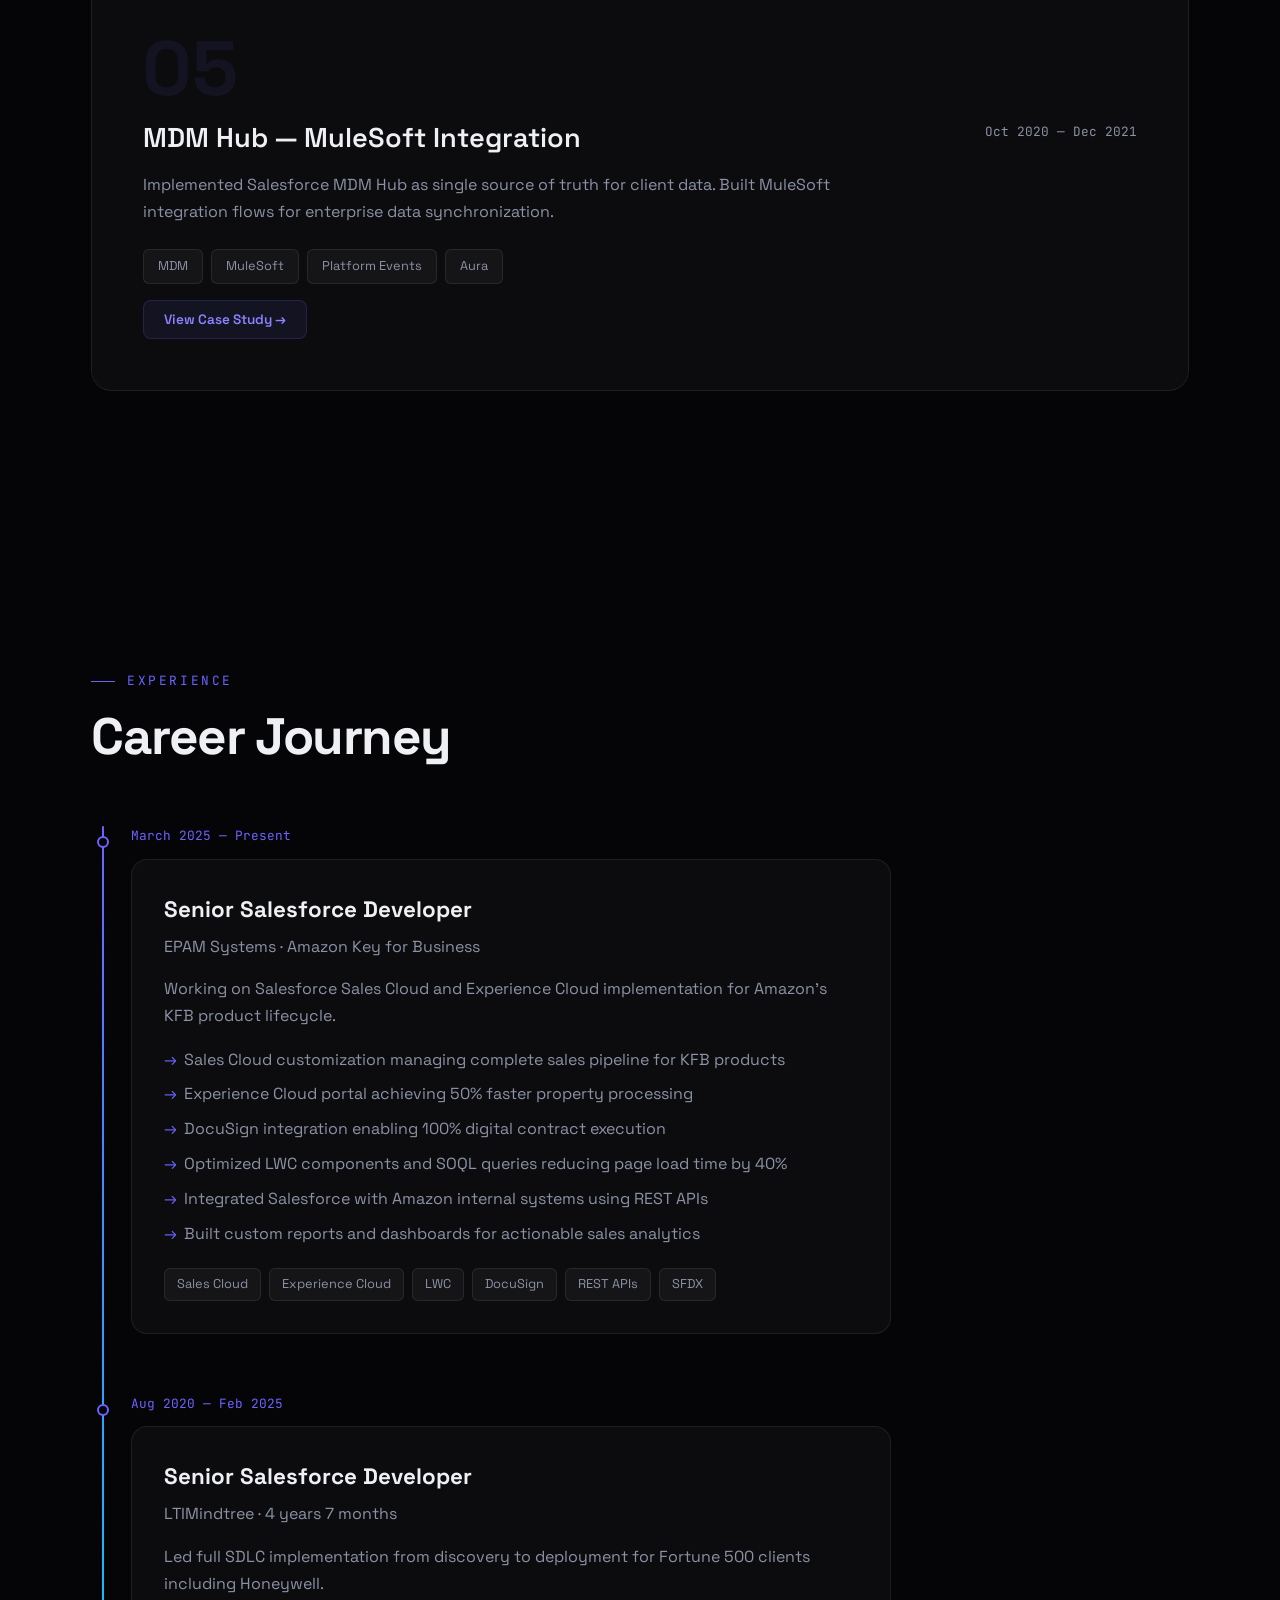
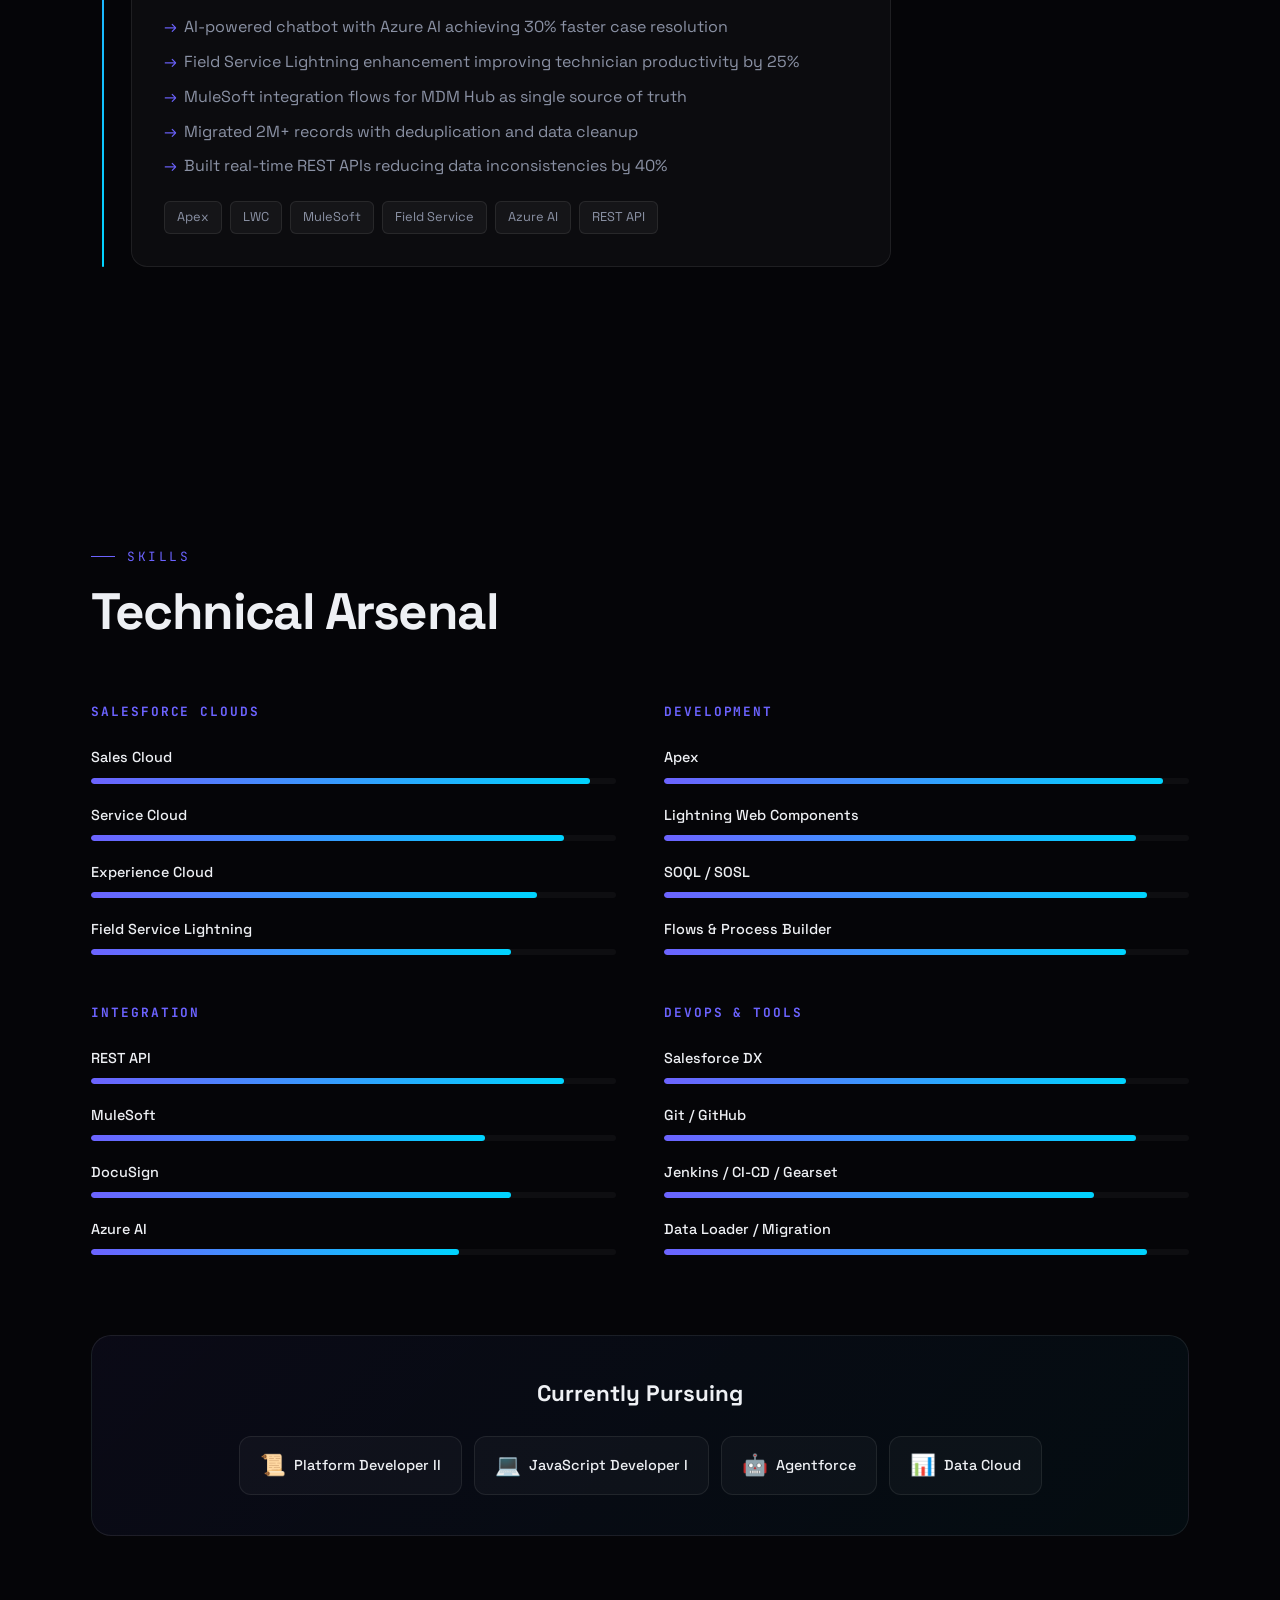
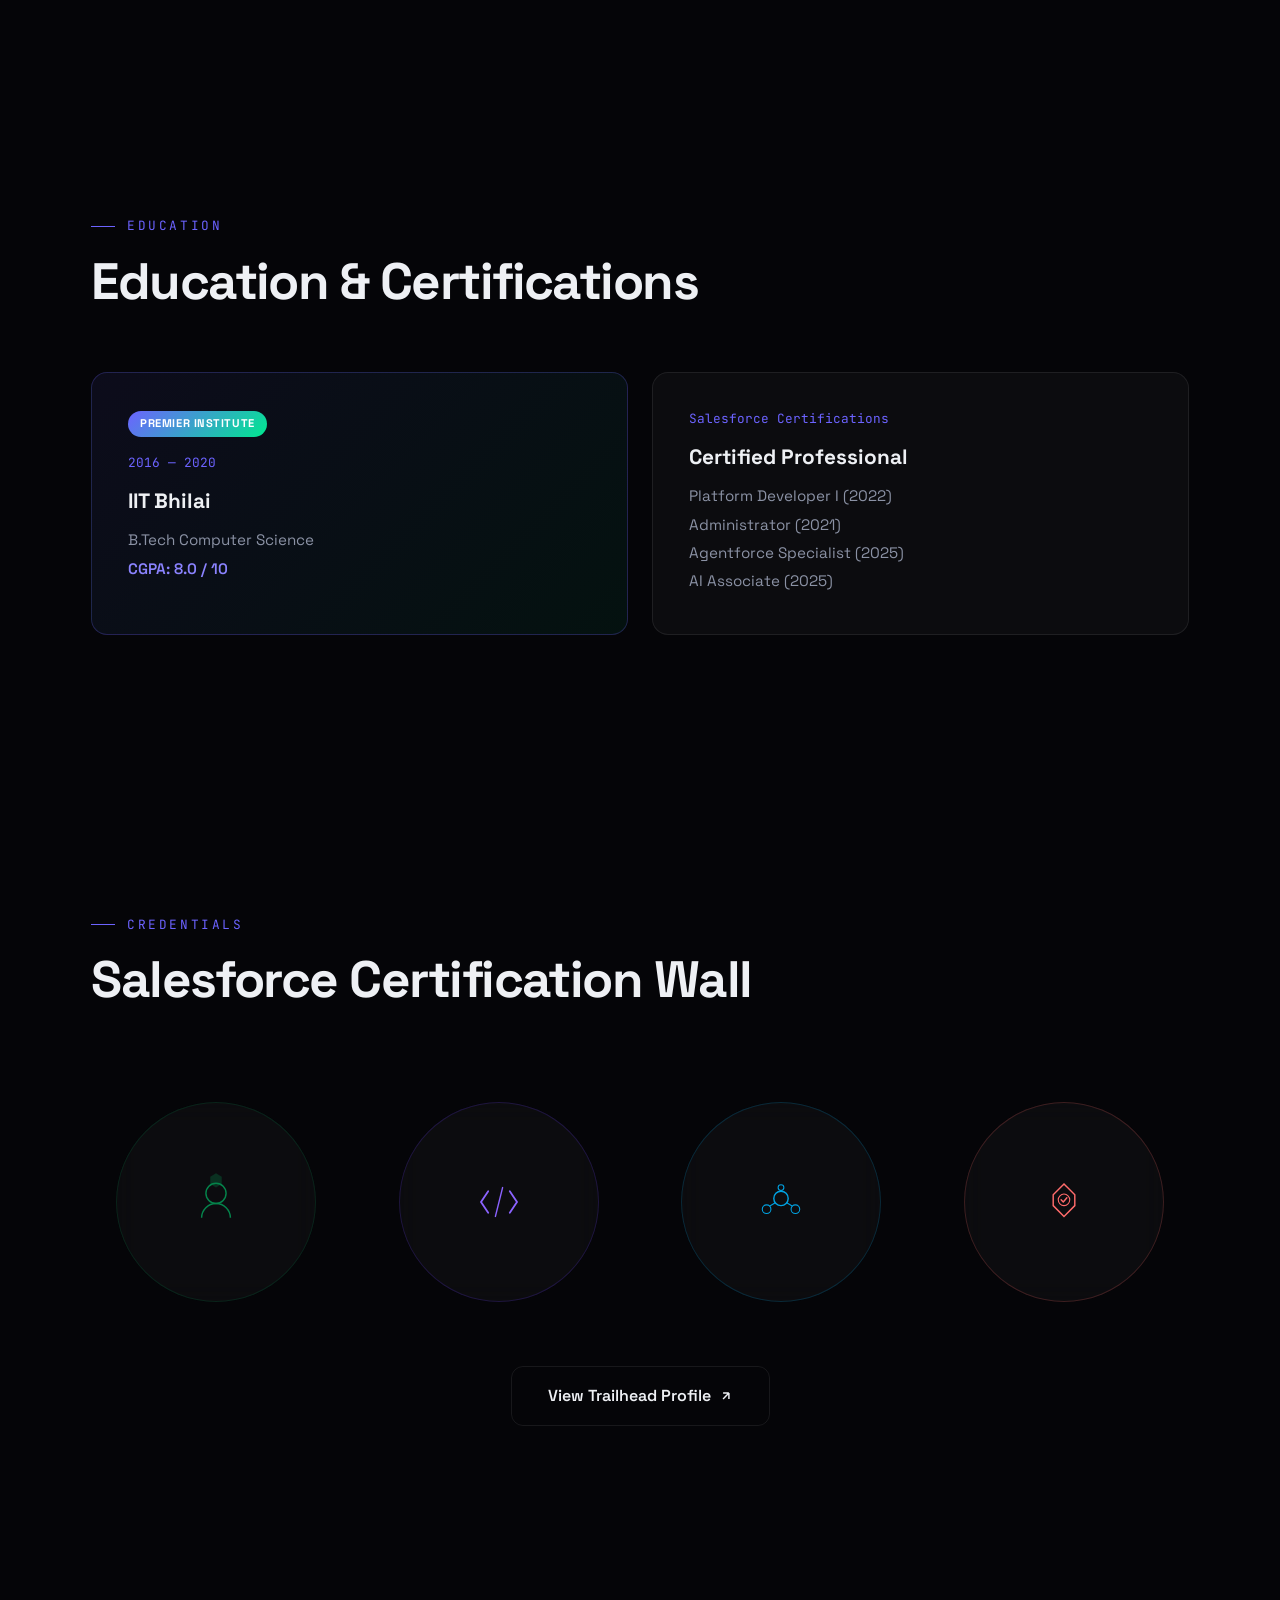
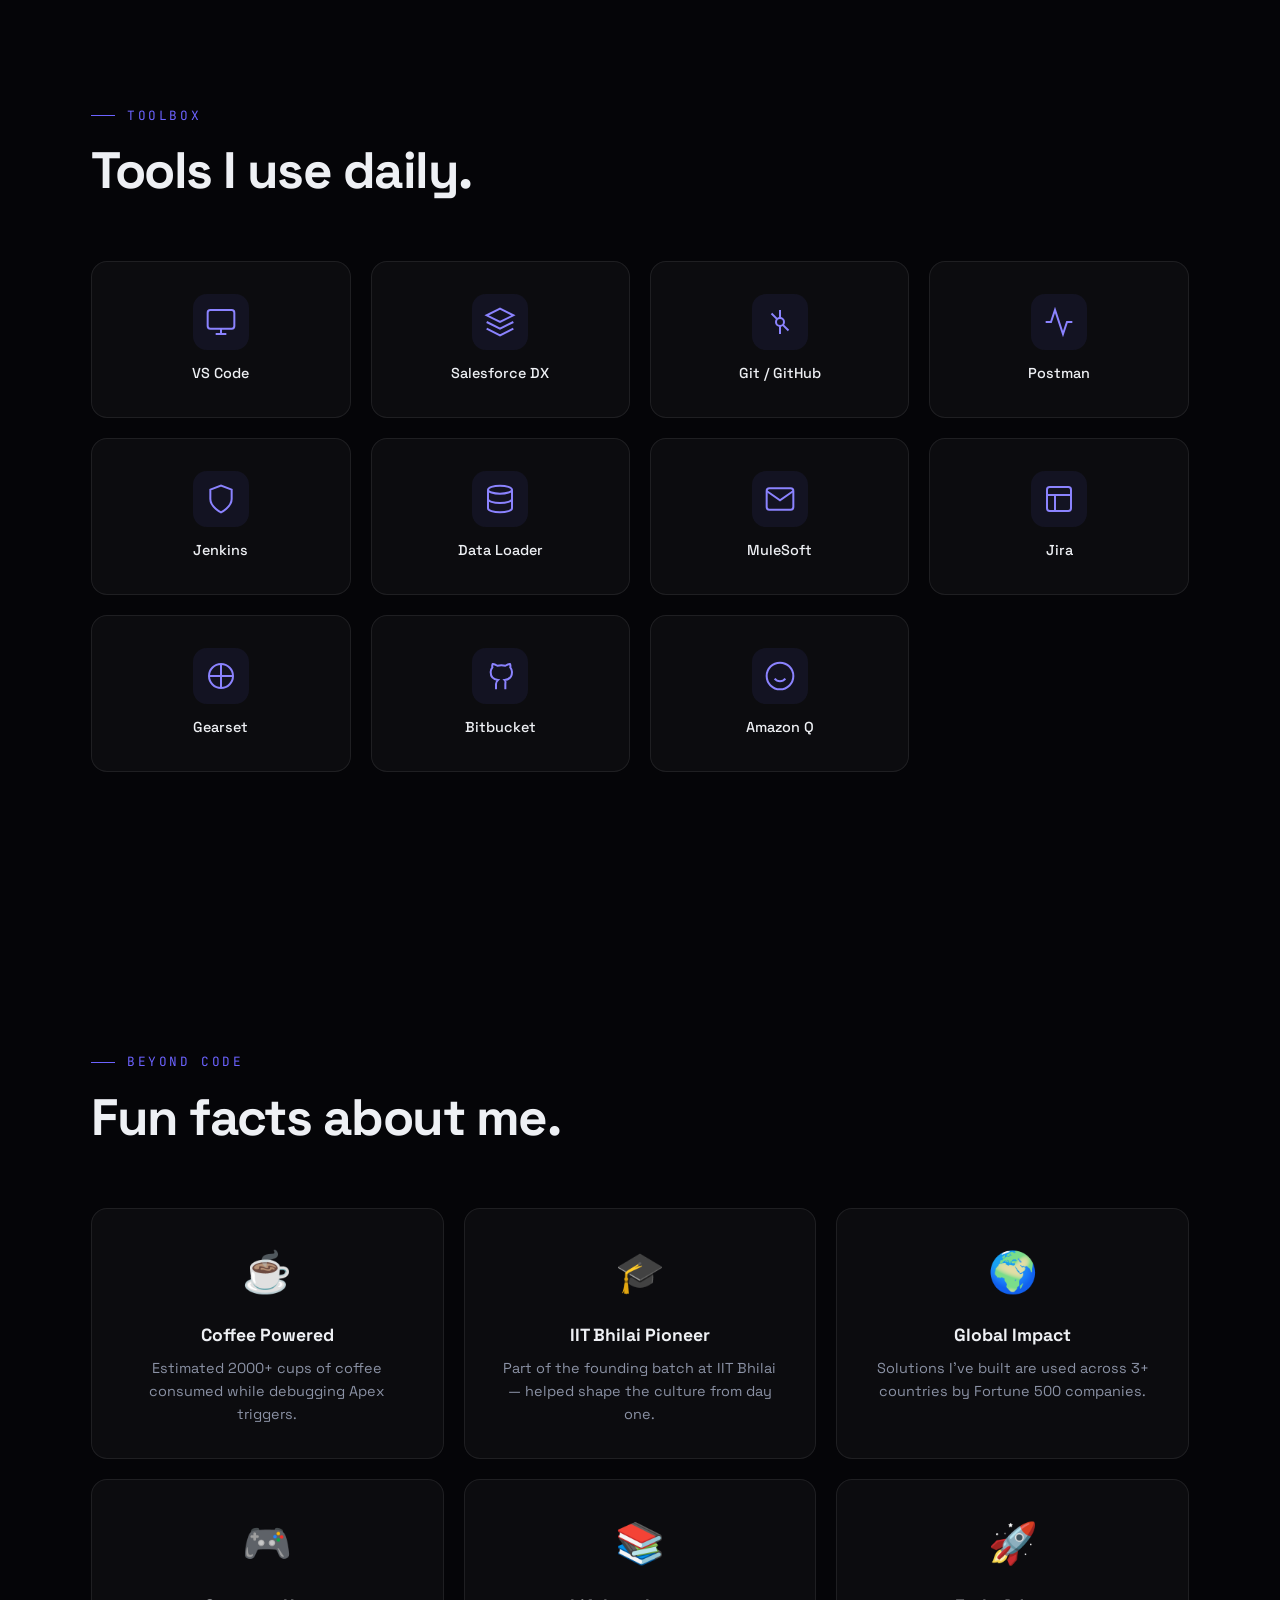
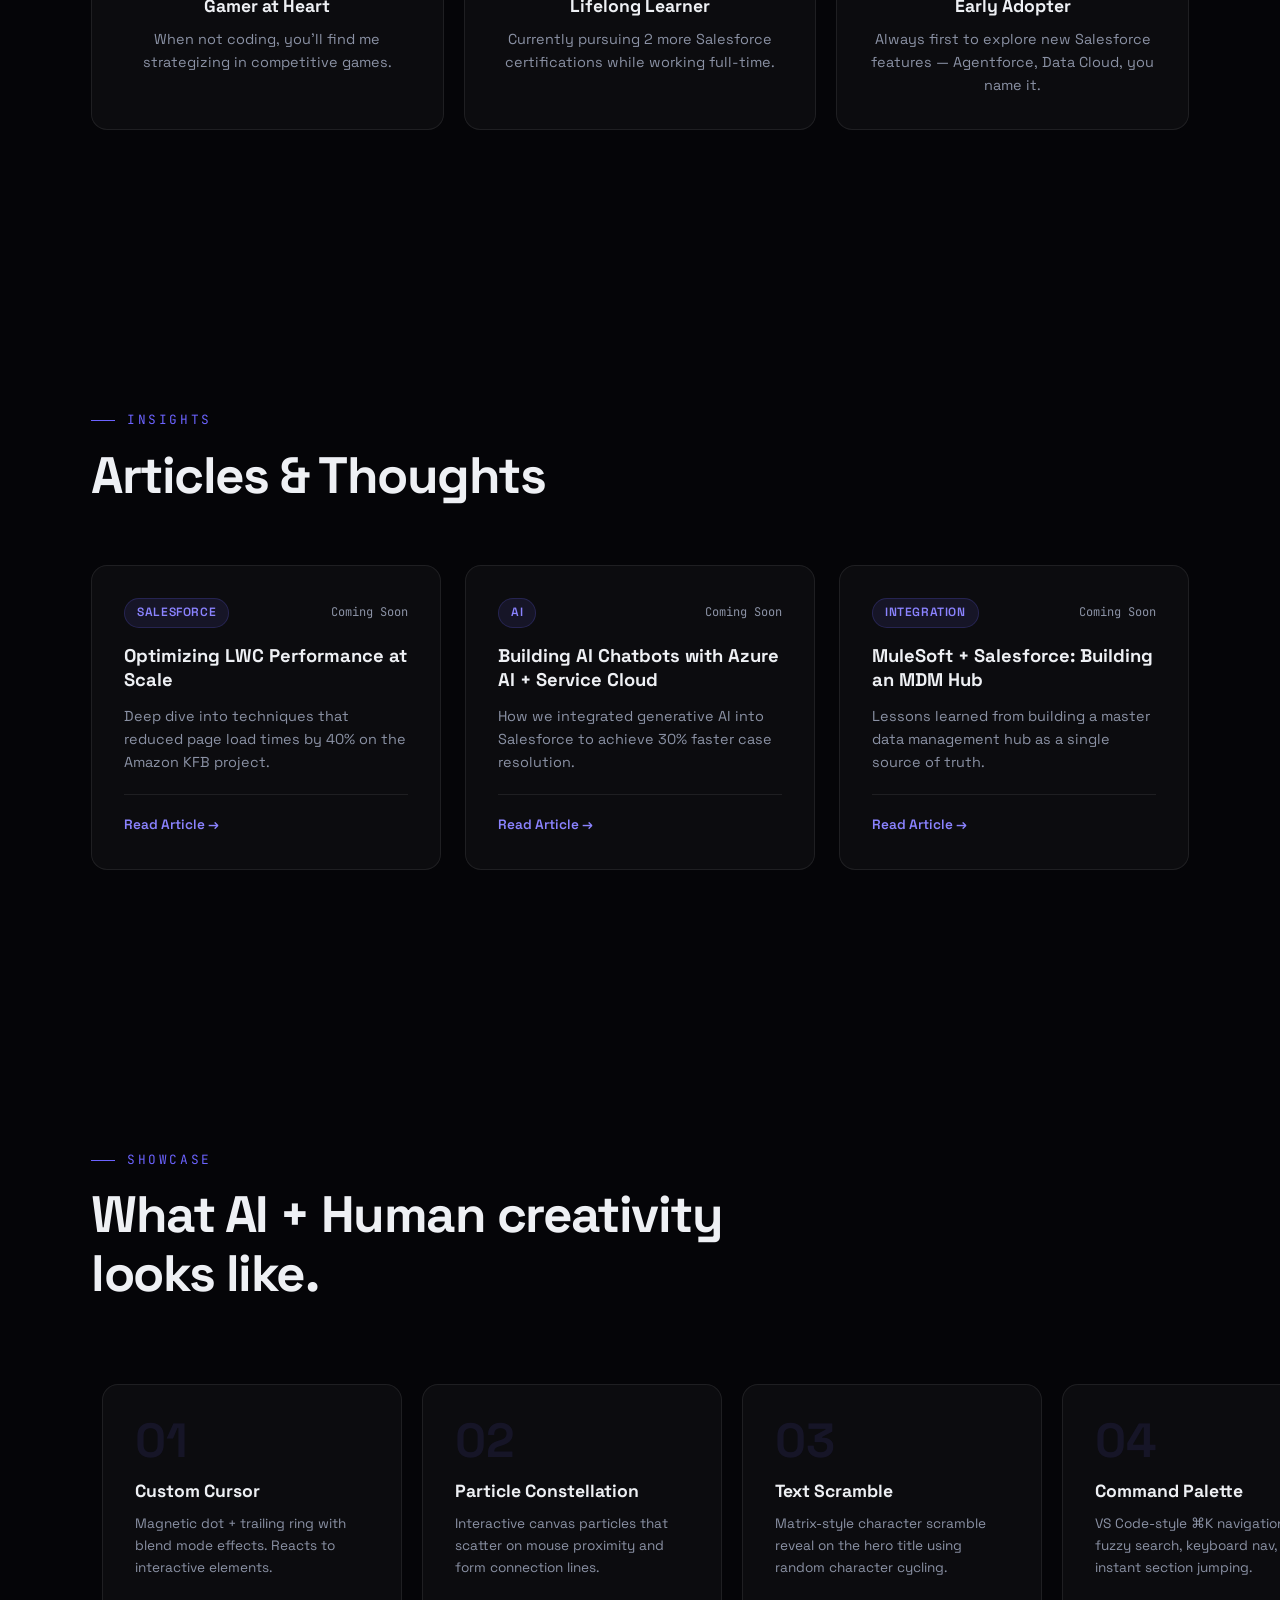
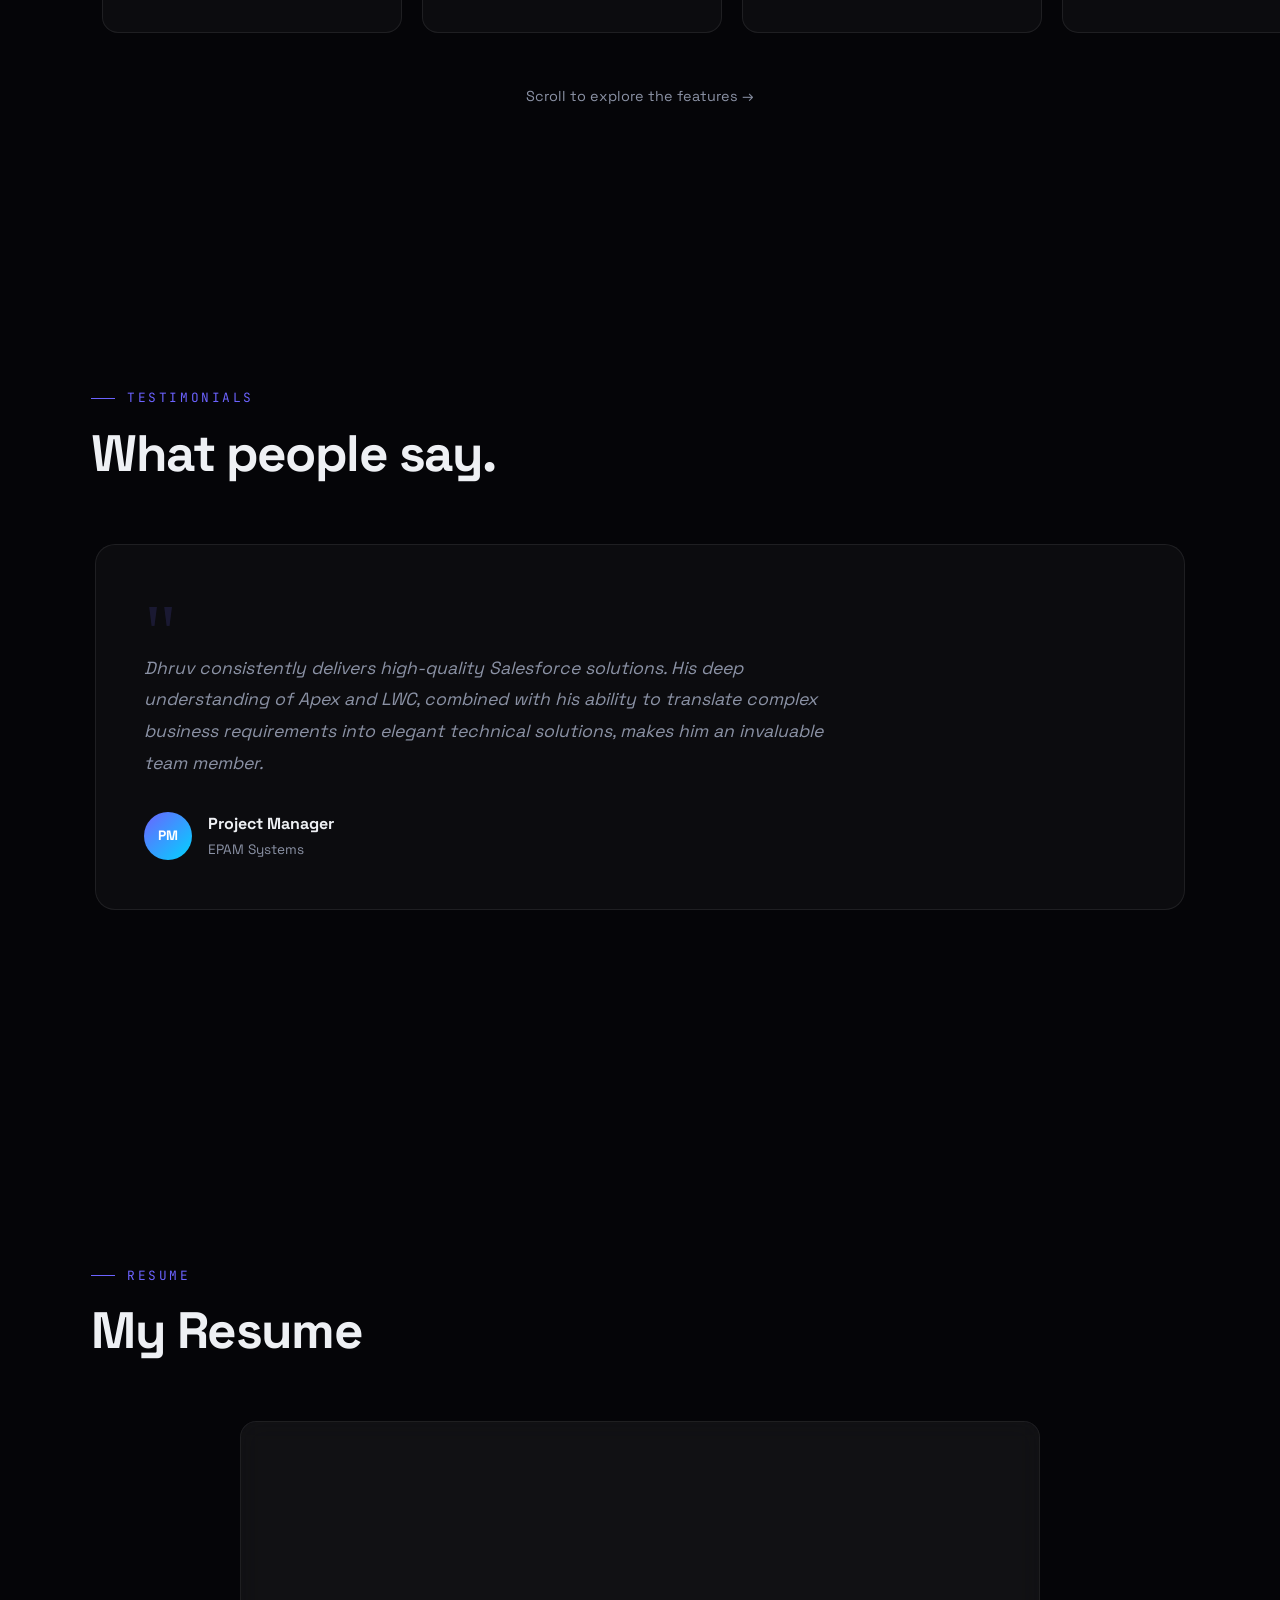
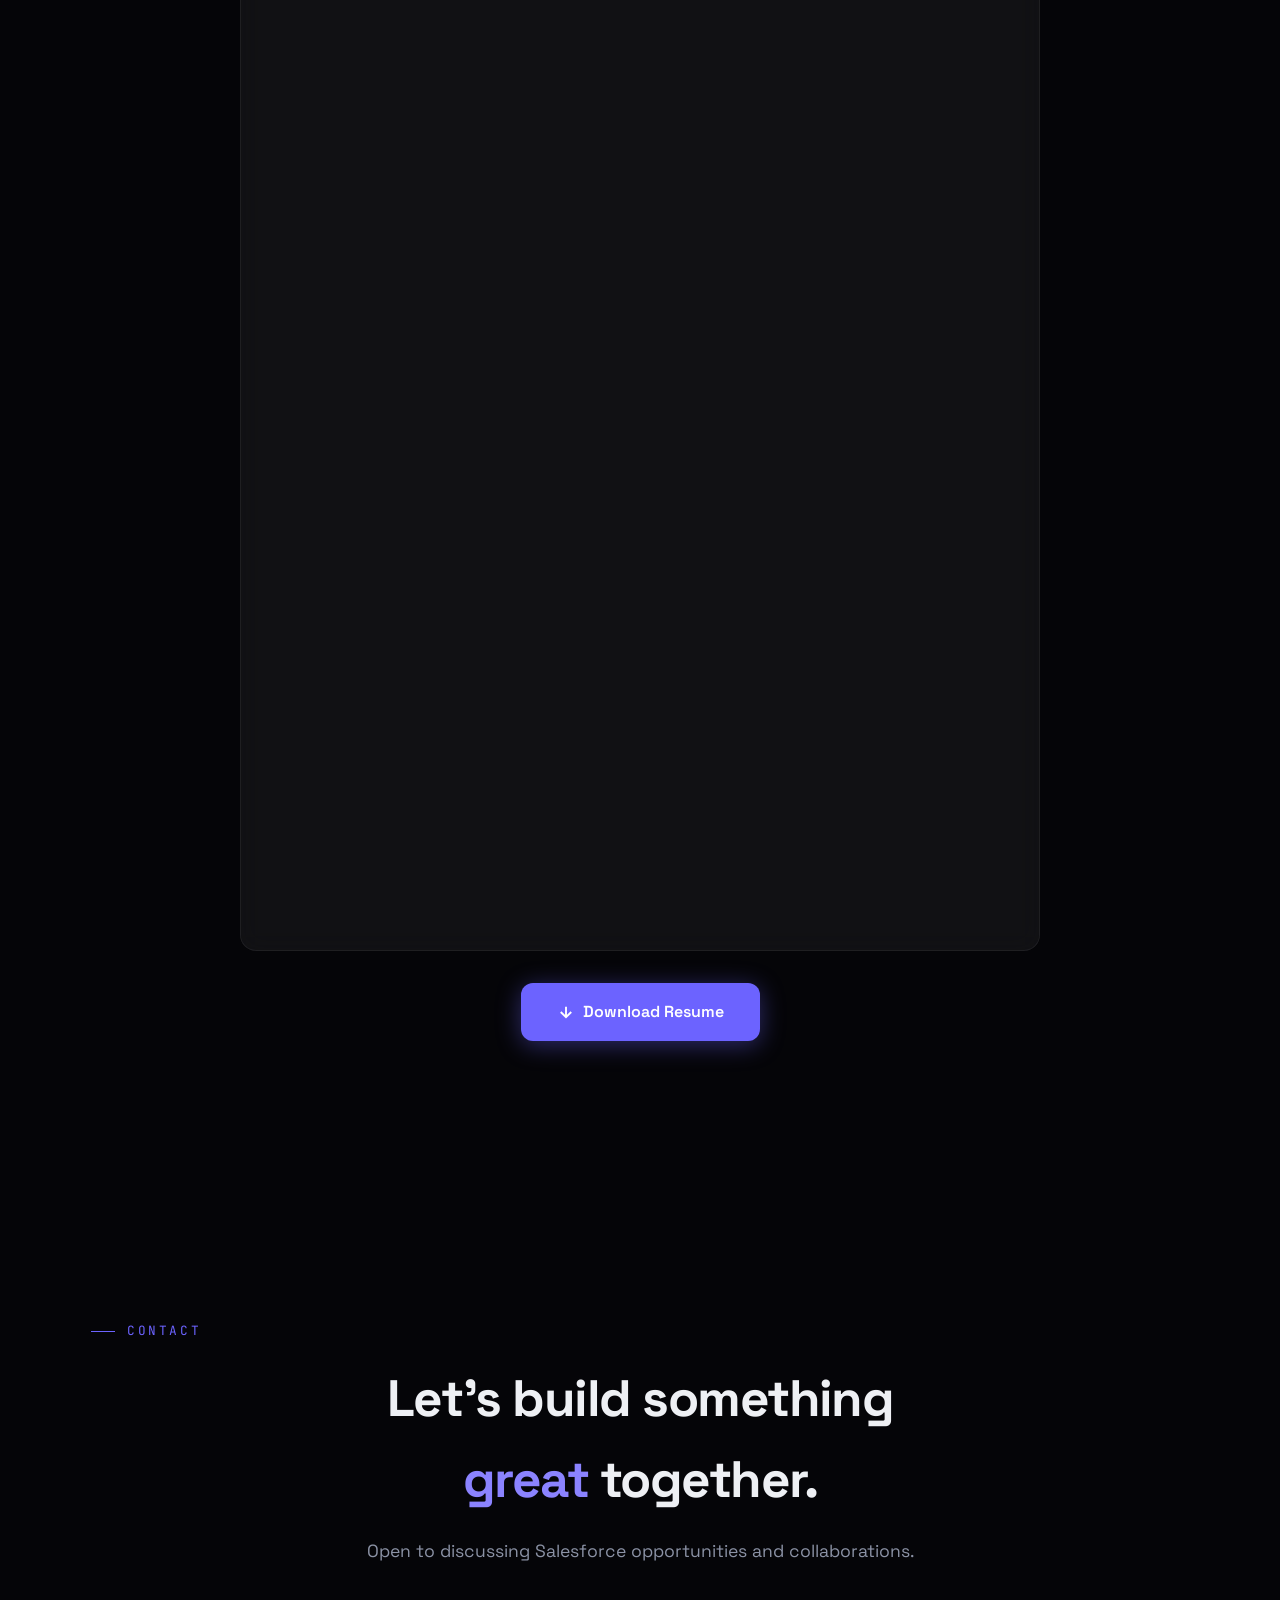
==== commit 5a143537: "Add files via upload" ====
--- a/index.html
+++ b/index.html
@@ -263,7 +263,7 @@
             <div class="hero-content">
                 <div class="hero-badge reveal-up">
                     <span class="badge-dot"></span>
-                    IIT Bhilai &middot; B.Tech Computer Science
+                    <a href="gmat.html" style="text-decoration:none;color:inherit;">IIT Bhilai</a> &middot; B.Tech Computer Science
                 </div>
                 
                 <div class="hero-photo-wrap reveal-up" style="--delay: 0.1s">
